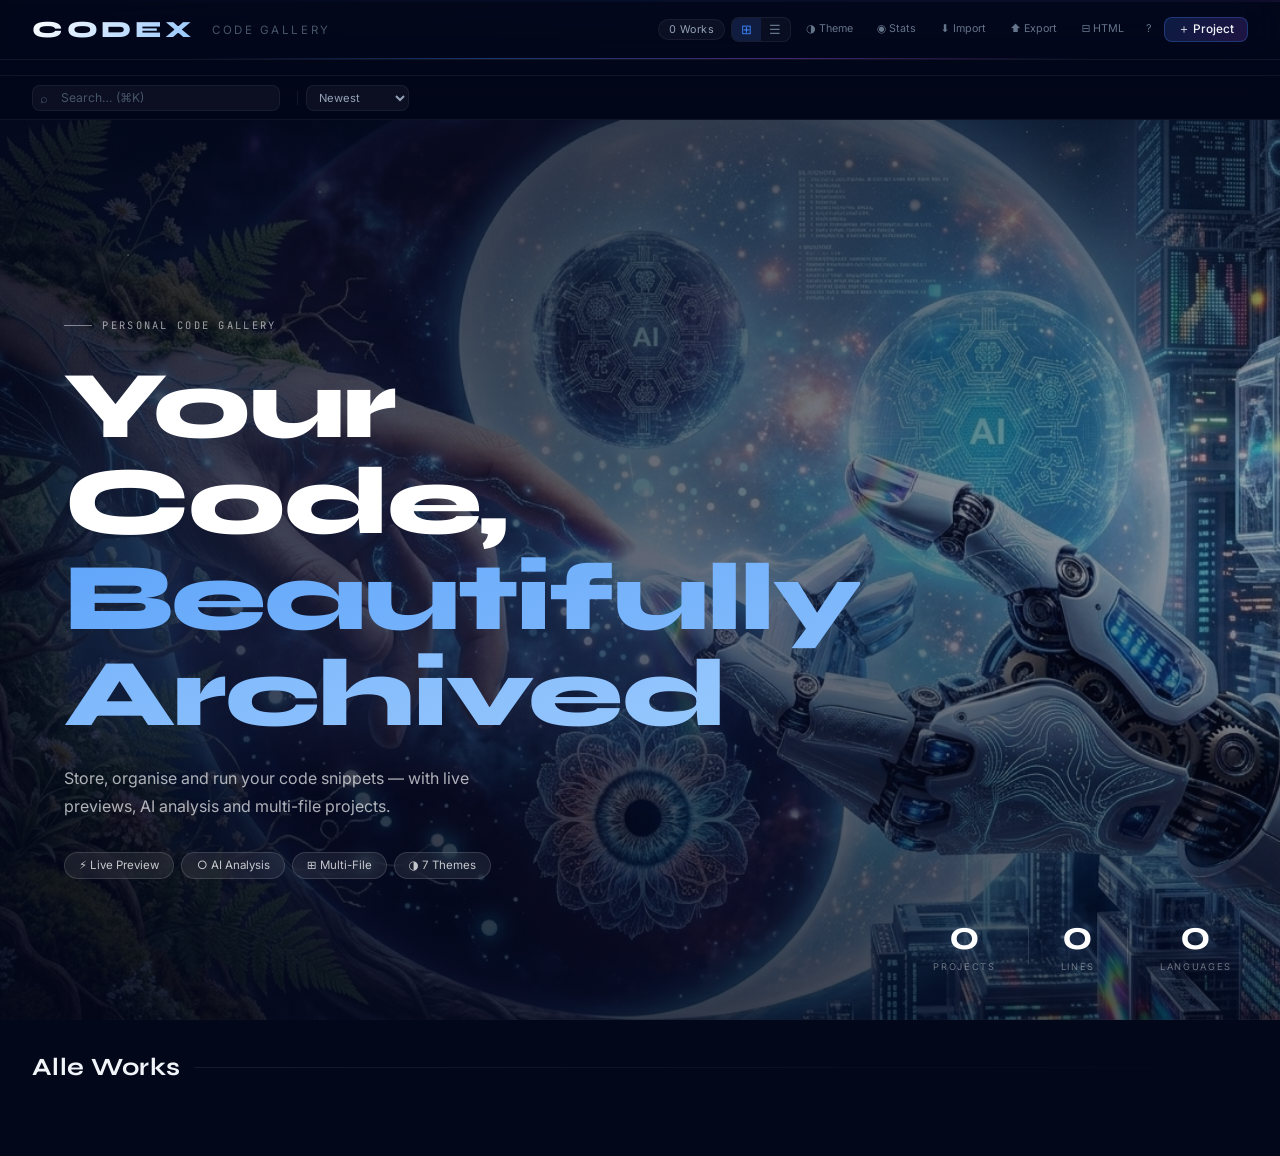
==== index.html @ 8d11b939 "Update index.html" ====
<!DOCTYPE html>
<html lang="en">
<head>
<meta charset="UTF-8">
<meta name="viewport" content="width=device-width, initial-scale=1.0">
<title>CODEX — Code Gallery</title>
<link href="https://fonts.googleapis.com/css2?family=Inter:wght@300;400;500;600;700&family=JetBrains+Mono:wght@300;400;500&family=Syne:wght@600;700;800&display=swap" rel="stylesheet">
<link rel="stylesheet" href="style.css">
</head>
<body>

<!-- ══════════════════════════════════════════
     APP NAV (sticky, appears below hero)
══════════════════════════════════════════ -->
<nav id="app-nav">
  <div class="nav-l">
    <div class="logo" onclick="closeAll()">CODEX</div>
    <span class="nav-gallery-label">Code Gallery</span>
  </div>
  <div class="nav-r">
    <span class="nav-pill" id="pcount">0 Works</span>
    <div class="vtog">
      <button class="vt on" id="vg" onclick="setView('grid')" title="Grid (G)">⊞</button>
      <button class="vt" id="vl" onclick="setView('list')" title="Liste (L)">☰</button>
    </div>
    <button class="btn btn-ghost btn-sm" onclick="toggleTheme()" id="theme-btn">◑ Theme</button>
    <button class="btn btn-ghost btn-sm" onclick="toggleDash()" id="dash-btn">◉ Stats</button>
    <button class="btn btn-ghost btn-sm" onclick="showModal('import-modal')">⬇ Import</button>
    <button class="btn btn-ghost btn-sm" onclick="exportAll()" title="Export JSON">⬆ Export</button>
    <button class="btn btn-ghost btn-sm" onclick="exportHTML()" title="Export read-only HTML gallery">⊟ HTML</button>
    <button class="btn btn-ghost btn-sm btn-ico" onclick="showModal('sc-modal')">?</button>
    <button class="btn btn-primary" onclick="openDrw(null)">＋ Project</button>
  </div>
</nav>

<div class="dash" id="dash"></div>
<div class="coll-bar" id="coll-bar"></div>

<div class="toolbar">
  <div class="sw">
    <span class="si">⌕</span>
    <input id="search" placeholder="Search… (⌘K)" oninput="focusIdx=-1;render()">
  </div>
  <button class="pill" id="fav-pill" onclick="toggleFavFilter()" style="display:none">★ Favorites</button>
  <div class="pills" id="pills"></div>
  <div class="tsep"></div>
  <select class="sortsel" id="sort" onchange="focusIdx=-1;render();window.scrollTo({top:0,behavior:'smooth'})">
    <option value="new">Newest</option>
    <option value="fav">Favorites ★</option>
    <option value="az">A → Z</option>
    <option value="lang">Language</option>
    <option value="lines">Lines</option>
    <option value="cx">Complexity</option>
  </select>
</div>

<div class="recent-bar" id="recent-bar">
  <span class="recent-label">Zuletzt</span>
  <div class="recent-chips" id="recent-chips"></div>
</div>

<!-- ══════════════════════════════════════════
     AMBIENT BACKGROUND (fixed canvas + beam)
══════════════════════════════════════════ -->
<div class="beam"></div>
<canvas id="bg-canvas"></canvas>
<div class="qp-tooltip" id="qp-tooltip">
  <canvas id="qp-cv" width="260" height="96"></canvas>
  <div id="qp-body"></div>
  <div class="qp-info">
    <div class="qp-name" id="qp-name"></div>
    <div class="qp-stats" id="qp-stats"></div>
  </div>
</div>

<!-- ══════════════════════════════════════════
     HERO BANNER
══════════════════════════════════════════ -->
<section class="hero" id="hero">
  <div class="hero-photo-bg"></div>
  <div class="hero-photo-overlay"></div>

  <div class="hero-content">
    <div class="hero-eyebrow">
      <span class="hero-eyebrow-line"></span>
      Personal Code Gallery
    </div>

    <h1 class="hero-title">
      Your Code,<br>
      <span class="hero-title-accent">Beautifully<br>Archived</span>
    </h1>

    <p class="hero-desc">
      Store, organise and run your code snippets — with live
      previews, AI analysis and multi-file projects.
    </p>

    <div class="hero-pills">
      <button class="hero-pill" onclick="openDrw(null)">⚡ Live Preview</button>
      <button class="hero-pill">○ AI Analysis</button>
      <button class="hero-pill">⊞ Multi-File</button>
      <button class="hero-pill">◑ 7 Themes</button>
    </div>
  </div>

  <!-- Stats — bottom right -->
  <div class="hero-stats" id="hero-stats">
    <div class="hero-stat">
      <div class="hero-stat-val" id="hs-projects">0</div>
      <div class="hero-stat-lbl">Projects</div>
    </div>
    <div class="hero-sep"></div>
    <div class="hero-stat">
      <div class="hero-stat-val" id="hs-lines">0</div>
      <div class="hero-stat-lbl">Lines</div>
    </div>
    <div class="hero-sep"></div>
    <div class="hero-stat">
      <div class="hero-stat-val" id="hs-langs">0</div>
      <div class="hero-stat-lbl">Languages</div>
    </div>
  </div>
</section>

<!-- ══════════════════════════════════════════
     GALLERY MAIN
══════════════════════════════════════════ -->
<main>
  <div class="sh">
    <span class="st" id="stitle">Alle Works</span>
    <div class="sr"></div>
    <span class="sc" id="scount"></span>
  </div>
  <div class="gallery" id="gallery"></div>
  <div class="empty" id="empty">
    <div class="empty-glyph">◈</div>
    <h2>No projects yet</h2>
    <p>Start your gallery with your first code project.</p>
    <button class="btn btn-primary" onclick="openDrw(null)">＋ First Project</button>
  </div>
</main>

<!-- ══════════════════════════════════════════
     DETAIL OVERLAY
══════════════════════════════════════════ -->
<div class="ov" id="ov" onclick="handleOvClick(event)">
  <div class="det">
    <div class="dh">
      <div class="dhl">
        <div class="dey">
          <div class="dac" id="dac"></div>
          <span class="dlb" id="dlb"></span>
          <span style="font-family:var(--fc);font-size:.58rem;padding:.09rem .32rem;border-radius:4px;border:1px solid" id="dcx"></span>
          <span style="font-size:.62rem;color:var(--mut);font-family:var(--fc)" id="dlines"></span>
        </div>
        <div class="dn" id="dname"></div>
        <div class="dd" id="ddesc"></div>
      </div>
      <div class="dhr">
        <button class="btn btn-sm" id="dfav-btn" onclick="toggleFav(curP?.id)">☆</button>
        <button class="btn btn-sm btn-ghost" onclick="shareProject()">⎋ Share</button>
        <button class="btn btn-sm" onclick="editCur()">✎</button>
        <button class="btn btn-sm btn-danger" onclick="delCur()">✕</button>
        <button class="btn btn-sm btn-ico btn-ghost" onclick="closeOv()">✕</button>
      </div>
    </div>
    <div class="tabs">
      <div class="tab tab-prev on" onclick="setTab('prev')" id="tprev">◉ Preview</div>
      <div class="tab" onclick="setTab('code')" id="tcode">⌥ Code</div>
      <div class="tab tab-run" onclick="setTab('run')" id="trun">▷ Run</div>
      <div class="tab tab-chart" onclick="setTab('chart')" id="tchart">⬟ Charts</div>
      <div class="tab tab-note" onclick="setTab('note')" id="tnote">✏ Notes</div>
      <div class="tab" onclick="setTab('stats')" id="tstats">◈ Analysis</div>
      <div class="tab tab-ai" onclick="setTab('ai')" id="tai">✦ AI</div>
    </div>
    <div class="dbody">
      <div class="dsb" id="dsb"></div>
      <div class="panel on" id="pprev">
        <div class="pvp">
          <div class="pvbar">
            <span class="pvbar-l" id="pvlbl">Preview</span>
            <div style="flex:1"></div>
            <button class="btn btn-sm btn-ghost" onclick="buildPrev(curP)">↺</button>
          </div>
          <div class="pvc" id="pvc">
            <button class="fs-btn" onclick="openFs()">⛶ Vollbild</button>
          </div>
        </div>
      </div>
      <div class="panel" id="pcode">
        <div class="cbar">
          <div class="cdots">
            <div class="cdot2" style="background:#ff5f57"></div>
            <div class="cdot2" style="background:#ffbd2e"></div>
            <div class="cdot2" style="background:#28c840"></div>
          </div>
          <span class="cfn" id="dfn"></span>
          <div class="cacts2">
            <button class="btn btn-sm btn-ghost" id="editbtn" onclick="toggleEdit()">✎ Edit</button>
            <button class="btn btn-sm btn-ghost" id="cpybtn" onclick="copyCode()">⎘</button>
            <button class="btn btn-sm btn-ghost" onclick="dlCode()">↓</button>
          </div>
        </div>
        <div class="code-wrap">
          <div class="code-scroll" id="code-scroll">
            <pre id="dcode"></pre>
            <textarea class="editor-ta" id="editor-ta" spellcheck="false" oninput="editorLive()" style="display:none;position:absolute;inset:0;height:100%"></textarea>
          </div>
          <div class="minimap" id="minimap" onclick="minimapClick(event)">
            <canvas id="mm-cv"></canvas>
            <div class="mm-vp" id="mm-vp"></div>
          </div>
        </div>
      </div>
      <div class="panel" id="prun">
        <div class="run-panel">
          <div class="run-bar">
            <span style="font-size:.67rem;color:var(--mut2)" id="run-label">JS Run</span>
            <div style="flex:1"></div>
            <button class="btn btn-sm btn-ghost" onclick="clearCons()">✕ Clear</button>
            <button class="btn btn-sm btn-green" onclick="runCode()" id="run-btn">▷ Run</button>
          </div>
          <div class="run-body">
            <div class="run-code"><pre id="run-pre"></pre></div>
            <div class="run-out">
              <div class="run-out-head">
                <span class="run-out-label">Console</span>
                <span style="font-size:.59rem;color:var(--mut)" id="ccount">0</span>
              </div>
              <div class="run-cons" id="run-cons"></div>
            </div>
          </div>
          <div class="run-hint" id="run-hint"></div>
        </div>
      </div>
      <div class="panel" id="pchart"><div class="chart-panel" id="chart-panel"></div></div>
      <div class="panel" id="pnote">
        <div style="display:flex;flex-direction:column;flex:1;overflow:hidden">
          <div class="notes-bar">
            <span style="font-size:.66rem;color:var(--mut2)">✏ Notes</span>
            <div style="flex:1"></div>
            <span style="font-size:.59rem;color:var(--mut)" id="note-st"></span>
          </div>
          <textarea class="notes-ta" id="notes-ta" placeholder="Gedanken, TODOs, Referenzen…" oninput="saveNote()"></textarea>
        </div>
      </div>
      <div class="panel" id="pstats"><div class="sp" id="dstats"></div></div>
      <div class="panel" id="pai">
        <div class="aip">
          <div class="ai-presets" id="ai-presets"></div>
          <div class="ai-bar">
            <input id="ai-input" placeholder='e.g. "Find bugs", "Explain", "Big-O"…' onkeydown="if(event.key==='Enter')runAI()">
            <button class="btn btn-sm" style="background:rgba(168,85,247,.14);border-color:rgba(168,85,247,.28);color:#c4b5fd" onclick="runAI()">✦</button>
          </div>
          <div class="ai-res empty" id="ai-res">
            <div>
              <div style="font-size:2rem;opacity:.16;margin-bottom:.48rem">✦</div>
              <span style="font-size:.74rem">Choose an analysis type or ask about the code</span>
            </div>
          </div>
          <div class="ai-meta" id="ai-meta" style="display:none">
            <span class="ai-metadot"></span>
            <span id="ai-mt" style="font-size:.59rem;color:var(--mut)"></span>
          </div>
        </div>
      </div>
    </div>
  </div>
</div>

<!-- ══════════════════════════════════════════
     FULLSCREEN OVERLAY
══════════════════════════════════════════ -->
<div class="fs-ov" id="fs-ov">
  <div class="fs-head">
    <span class="fs-title" id="fs-title">Fullscreen</span>
    <button class="btn btn-sm btn-ghost" onclick="closeFs()">✕ Close</button>
  </div>
  <div class="fs-body" id="fs-body"></div>
</div>

<!-- ══════════════════════════════════════════
     DRAWER — Add / Edit Project
══════════════════════════════════════════ -->
<div class="drw-bg" id="drwbg" onclick="if(event.target.id==='drwbg')closeDrw()">
  <div class="drw" style="width:540px">
    <div class="dwh">
      <span class="dwt" id="drwtitle">New Project</span>
      <button class="btn btn-ico btn-ghost" onclick="closeDrw()">✕</button>
    </div>
    <div id="drw-steps" style="display:flex;align-items:center;border-bottom:1px solid var(--bdr);flex-shrink:0">
      <div id="step1-tab" onclick="goDrwStep(1)" style="flex:1;text-align:center;padding:.55rem .5rem;font-size:.7rem;cursor:pointer;border-bottom:2px solid var(--blue);color:var(--txt);transition:all .2s"><span style="font-size:.9rem">①</span> Code eingeben</div>
      <div id="step2-tab" style="flex:1;text-align:center;padding:.55rem .5rem;font-size:.7rem;cursor:default;border-bottom:2px solid transparent;color:var(--mut);transition:all .2s"><span style="font-size:.9rem">②</span> KI-Prüfung</div>
      <div id="step3-tab" style="flex:1;text-align:center;padding:.55rem .5rem;font-size:.7rem;cursor:default;border-bottom:2px solid transparent;color:var(--mut);transition:all .2s"><span style="font-size:.9rem">③</span> Preview &amp; Publish</div>
    </div>
    <div id="drw-step1" class="dwb" style="flex:1;overflow-y:auto">
      <div class="field"><label>Project Name *</label><input id="fn" placeholder="e.g. Sierpinski Triangle"></div>
      <div class="field"><label>Description <span style="color:var(--mut);font-size:.7em">(optional — AI fills it in)</span></label><input id="fd" placeholder="AI can fill this in automatically…"></div>
      <div class="frow">
        <div class="field"><label>Collection</label><select id="fcoll"><option value="">– None –</option></select></div>
        <div class="field"><label>Language <span style="color:var(--mut);font-size:.7em" id="lang-auto-hint"></span></label>
          <select id="fl"><option>JavaScript</option><option>TypeScript</option><option>Python</option><option>Rust</option><option>Go</option><option>CSS</option><option>HTML</option><option>C++</option><option>Java</option><option>SQL</option><option>Shell</option><option>Other</option></select>
        </div>
      </div>
      <div class="frow">
        <div class="field"><label>Tags <span style="color:var(--mut);font-size:.7em">(AI suggests)</span></label><input id="ft" placeholder="math, recursion"></div>
        <div class="field"><label>Accent Color</label><div class="swts" id="swts"></div></div>
      </div>
      <div class="field"><label>Code * <span style="color:var(--mut);font-size:.7em" id="code-lines-hint"></span></label><textarea id="fc" placeholder="Paste code here — AI will analyze it automatically…" oninput="onCodeInput()" style="min-height:220px"></textarea></div>
      <div id="preview-type-hint" style="display:none;padding:.55rem .75rem;border-radius:8px;border:1px solid;font-size:.73rem;margin-top:-.2rem"></div>
    </div>
    <div id="drw-step2" style="display:none;flex:1;overflow-y:auto;padding:1.1rem 1.4rem;flex-direction:column;gap:.9rem">
      <div style="display:inline-flex;align-items:center;gap:.4rem;font-size:.62rem;color:#4ade80;background:rgba(74,222,128,.08);border:1px solid rgba(74,222,128,.22);border-radius:99px;padding:.18rem .62rem;margin-bottom:.5rem" id="local-analysis-badge">⚡ Instant local analysis — no API needed</div>
      <div id="ai-score-grid" style="display:grid;grid-template-columns:repeat(4,1fr);gap:.6rem">
        <div class="ai-score-card"><div class="asc-icon">✦</div><div class="asc-val" id="sc-q-val">–</div><div class="asc-lbl">Quality</div></div>
        <div class="ai-score-card"><div class="asc-icon">⬟</div><div class="asc-val" id="sc-cx-val">–</div><div class="asc-lbl">Complexity</div></div>
        <div class="ai-score-card"><div class="asc-icon">🐛</div><div class="asc-val" id="sc-bug-val">–</div><div class="asc-lbl">Bugs</div></div>
        <div class="ai-score-card"><div class="asc-icon">◈</div><div class="asc-val" id="sc-st-val">–</div><div class="asc-lbl">Style</div></div>
      </div>
      <div id="ai-verdict" style="display:none;padding:.85rem 1rem;border-radius:10px;border:1px solid;background:rgba(255,255,255,.02)">
        <div style="display:flex;align-items:center;gap:.75rem;margin-bottom:.5rem"><div id="verdict-light" style="width:14px;height:14px;border-radius:50%;flex-shrink:0"></div><div id="verdict-title" style="font-family:var(--fd);font-size:1rem;font-weight:700;color:var(--txt)"></div></div>
        <div id="verdict-text" style="font-size:.76rem;color:var(--txt2);line-height:1.6"></div>
      </div>
      <div id="ai-review-body" style="background:rgba(255,255,255,.02);border:1px solid var(--bdr);border-radius:8px;padding:1rem;font-size:.78rem;line-height:1.72;color:var(--txt2);min-height:120px">
        <div id="ai-review-loading" style="display:flex;align-items:center;gap:.6rem;justify-content:center;padding:1.5rem 0"><div style="width:22px;height:22px;border:2px solid rgba(168,85,247,.2);border-top-color:var(--purple);border-radius:50%;animation:spin .8s linear infinite"></div><span style="font-size:.74rem;color:var(--mut);font-family:var(--fc)">Analyzing your code locally…</span></div>
        <div id="ai-review-content" style="display:none"></div>
      </div>
      <div id="ai-autofill-preview" style="display:none;background:rgba(59,130,246,.05);border:1px solid rgba(59,130,246,.2);border-radius:8px;padding:.8rem 1rem">
        <div style="font-size:.62rem;text-transform:uppercase;letter-spacing:.14em;color:var(--blue);margin-bottom:.5rem">✦ AI hat ausgefüllt</div>
        <div id="autofill-items" style="display:flex;flex-direction:column;gap:.3rem;font-size:.75rem;color:var(--txt2)"></div>
      </div>
    </div>
    <div id="drw-step3" style="display:none;flex:1;overflow-y:auto;padding:1.1rem 1.4rem;flex-direction:column;gap:.9rem">
      <div>
        <div style="font-size:.62rem;text-transform:uppercase;letter-spacing:.14em;color:var(--mut);margin-bottom:.55rem">Preview — so erscheint es in der Galerie</div>
        <div id="drw-preview-wrap" style="border-radius:12px;overflow:hidden;border:1px solid var(--bdr);aspect-ratio:4/3;background:#000;position:relative"><div id="drw-preview-inner" style="position:absolute;inset:0"></div><div id="drw-preview-label" style="position:absolute;bottom:0;left:0;right:0;padding:.6rem .8rem;background:linear-gradient(to top,rgba(0,0,0,.95),transparent)"><div style="font-family:var(--fd);font-size:1rem;font-weight:700;color:#fff" id="drw-pname"></div><div style="font-size:.62rem;color:rgba(255,255,255,.5);margin-top:.1rem" id="drw-plang"></div></div></div>
      </div>
      <div style="display:flex;flex-direction:column;gap:.7rem">
        <div class="field"><label>Name (final)</label><input id="fn2" style="font-weight:600" oninput="document.getElementById('drw-pname').textContent=this.value"></div>
        <div class="field"><label>Description (final)</label><input id="fd2"></div>
        <div class="field"><label>Tags (comma-separated)</label><input id="ft2"></div>
      </div>
    </div>
    <div class="dwf" id="drw-footer">
      <button class="btn btn-ghost" onclick="closeDrw()">Cancel</button>
      <div style="display:flex;gap:.45rem" id="drw-footer-btns"></div>
    </div>
  </div>
</div>

<!-- ══════════════════════════════════════════
     MODALS
══════════════════════════════════════════ -->
<div class="modal-bg" id="confirm-modal">
  <div class="modal">
    <div class="modal-head"><h3>Delete?</h3></div>
    <div class="modal-body"><p id="cfmsg"></p></div>
    <div class="modal-foot">
      <button class="btn btn-ghost" onclick="hideModal('confirm-modal')">Cancel</button>
      <button class="btn btn-danger" id="cfok">Löschen</button>
    </div>
  </div>
</div>

<div class="modal-bg" id="sc-modal" onclick="if(event.target===this)hideModal('sc-modal')">
  <div class="modal" style="max-width:500px">
    <div class="modal-head" style="display:flex;align-items:center;justify-content:space-between">
      <h3>Keyboard Shortcuts</h3>
      <button class="btn btn-ico btn-ghost" onclick="hideModal('sc-modal')">✕</button>
    </div>
    <div class="modal-body">
      <div class="sc-grid">
        <div class="sc-row"><span class="sc-label">New Project</span><div class="sc-keys"><span class="kbd">⌘</span><span class="kbd">N</span></div></div>
        <div class="sc-row"><span class="sc-label">Search</span><div class="sc-keys"><span class="kbd">⌘</span><span class="kbd">K</span></div></div>
        <div class="sc-row"><span class="sc-label">Close</span><div class="sc-keys"><span class="kbd">Esc</span></div></div>
        <div class="sc-row"><span class="sc-label">Grid / List</span><div class="sc-keys"><span class="kbd">G</span><span class="kbd">L</span></div></div>
        <div class="sc-row"><span class="sc-label">Navigate</span><div class="sc-keys"><span class="kbd">←→↑↓</span></div></div>
        <div class="sc-row"><span class="sc-label">Open</span><div class="sc-keys"><span class="kbd">↵</span></div></div>
        <div class="sc-row"><span class="sc-label">Stats</span><div class="sc-keys"><span class="kbd">D</span></div></div>
        <div class="sc-row"><span class="sc-label">Copy Code</span><div class="sc-keys"><span class="kbd">⌘C</span></div></div>
        <div class="sc-row"><span class="sc-label">Run JS</span><div class="sc-keys"><span class="kbd">⌘↵</span></div></div>
        <div class="sc-row"><span class="sc-label">Fullscreen</span><div class="sc-keys"><span class="kbd">⌘⇧F</span></div></div>
        <div class="sc-row"><span class="sc-label">Favorites</span><div class="sc-keys"><span class="kbd">F</span></div></div>
        <div class="sc-row"><span class="sc-label">Export</span><div class="sc-keys"><span class="kbd">⌘E</span></div></div>
      </div>
    </div>
  </div>
</div>

<div class="modal-bg" id="import-modal" onclick="if(event.target===this)hideModal('import-modal')">
  <div class="modal">
    <div class="modal-head" style="display:flex;align-items:center;justify-content:space-between">
      <h3>Import</h3>
      <button class="btn btn-ico btn-ghost" onclick="hideModal('import-modal')">✕</button>
    </div>
    <div class="modal-body">
      <p>Import a <strong>JSON</strong> or an exported <strong>HTML gallery</strong> file — both work.</p>
      <label class="drop-zone" id="drop-zone" ondragover="dragOver(event)" ondragleave="dragLeave()" ondrop="dropFile(event)" onclick="document.getElementById('file-input').click()">
        <div style="font-size:1.1rem">⬇</div>
        <div style="margin-top:.2rem;font-size:.75rem">Drop file or click</div>
        <div style="font-size:.65rem;margin-top:.12rem;color:var(--mut)">Accepts .json or .html export</div>
        <input type="file" id="file-input" accept=".json,.html" onchange="importFile(event)">
      </label>
      <div style="margin-top:.62rem" class="field">
        <label>Paste JSON</label>
        <textarea id="import-json" style="min-height:70px;font-size:.7rem" placeholder='[{"name":"...","code":"..."}]'></textarea>
      </div>
    </div>
    <div class="modal-foot">
      <button class="btn btn-ghost" onclick="hideModal('import-modal')">Cancel</button>
      <button class="btn btn-primary" onclick="importJSON()">Import</button>
    </div>
  </div>
</div>

<div class="modal-bg" id="share-modal" onclick="if(event.target===this)hideModal('share-modal')">
  <div class="modal">
    <div class="modal-head" style="display:flex;align-items:center;justify-content:space-between">
      <h3>Share</h3>
      <button class="btn btn-ico btn-ghost" onclick="hideModal('share-modal')">✕</button>
    </div>
    <div class="modal-body">
      <p>The URL contains the complete project.</p>
      <div class="qr-wrap"><canvas id="qr-canvas" width="120" height="120"></canvas></div>
      <div class="share-url" id="share-url-text"></div>
    </div>
    <div class="modal-foot">
      <button class="btn btn-ghost" onclick="hideModal('share-modal')">Close</button>
      <button class="btn btn-primary" onclick="copyShareUrl()">⎘ Copy URL</button>
    </div>
  </div>
</div>

<div class="modal-bg" id="coll-modal" onclick="if(event.target===this)hideModal('coll-modal')">
  <div class="modal">
    <div class="modal-head" style="display:flex;align-items:center;justify-content:space-between">
      <h3>New Collection</h3>
      <button class="btn btn-ico btn-ghost" onclick="hideModal('coll-modal')">✕</button>
    </div>
    <div class="modal-body">
      <div style="display:flex;flex-direction:column;gap:.78rem">
        <div class="field"><label>Name *</label><input id="coll-name" placeholder="e.g. Algorithms"></div>
        <div class="field"><label>Color</label><div class="swts" id="coll-swts"></div></div>
      </div>
    </div>
    <div class="modal-foot">
      <button class="btn btn-ghost" onclick="hideModal('coll-modal')">Cancel</button>
      <button class="btn btn-primary" onclick="addColl()">Create</button>
    </div>
  </div>
</div>

<div id="toasts"></div>

<!-- ══════════════════════════════════════════
     SCRIPTS
══════════════════════════════════════════ -->
<script src="script.js"></script>
<script>
  // Update hero stats after data loads
  function updateHeroStats() {
    const total = P.length;
    const lines = P.reduce((s, p) => s + p.code.split('\n').length, 0);
    const langs = new Set(P.map(p => p.language)).size;

    function animCount(el, target) {
      if (!el) return;
      const dur = 900, step = 16;
      let cur = 0, t = 0;
      const tick = () => {
        t += step;
        cur = Math.round(target * Math.min(t / dur, 1));
        el.textContent = cur >= 1000 ? (cur / 1000).toFixed(1) + 'k' : cur;
        if (t < dur) requestAnimationFrame(tick);
      };
      requestAnimationFrame(tick);
    }
    animCount(document.getElementById('hs-projects'), total);
    animCount(document.getElementById('hs-lines'),    lines);
    animCount(document.getElementById('hs-langs'),    langs);
  }

  // Hook into the existing load/render cycle
  const _origLoad = load;
  window.addEventListener('DOMContentLoaded', () => {
    // load() is called at the bottom of script.js already;
    // we just observe when P is populated
    setTimeout(updateHeroStats, 200);
  });
  // Also refresh stats when a project is saved
  const _origSave = save;
  window.save = function() { _origSave(); updateHeroStats(); };
</script>

</body>
</html>
---- style.css ----
:root{
  --bg:#000000;--bg1:#03071a;--bg2:#060d20;--bg3:#0a1128;
  --sur:#0d1526;--sur2:#111c33;--sur3:#162040;
  --bdr:rgba(255,255,255,.06);--bdr2:rgba(255,255,255,.1);--bdr3:rgba(255,255,255,.15);
  --txt:#f1f5f9;--txt2:#94a3b8;--mut:#475569;--mut2:#64748b;
  --blue:#3b82f6;--purple:#a855f7;--cyan:#22d3ee;
  --green:#4ade80;--rose:#fb7185;--amber:#fbbf24;--orange:#fb923c;
  --fi:Inter,system-ui,sans-serif;--fd:'Syne',Inter,sans-serif;--fc:'JetBrains Mono',monospace;
}
*,*::before,*::after{box-sizing:border-box;margin:0;padding:0}
html{font-size:16px}
body{background:var(--bg1);color:var(--txt);font-family:var(--fi);min-height:100vh;-webkit-font-smoothing:antialiased;overflow-x:hidden}
::-webkit-scrollbar{width:4px;height:4px}
::-webkit-scrollbar-thumb{background:rgba(255,255,255,.08);border-radius:4px}
#bg-canvas{position:fixed;inset:0;z-index:0;pointer-events:none;opacity:.55}
.beam{position:fixed;top:0;left:0;right:0;z-index:10;height:1.5px;pointer-events:none;background:linear-gradient(90deg,transparent,#3b82f6,#a855f7,#22d3ee,transparent);background-size:200% 100%;animation:beamAnim 5s ease infinite}
@keyframes beamAnim{0%,100%{background-position:0% 0}50%{background-position:100% 0}}
.btn{display:inline-flex;align-items:center;gap:.3rem;padding:.33rem .8rem;border-radius:8px;border:1px solid rgba(255,255,255,.07);background:rgba(255,255,255,.03);color:var(--txt2);font-family:var(--fi);font-size:.74rem;cursor:pointer;transition:all .18s;white-space:nowrap;line-height:1}
.btn:hover{color:var(--txt);border-color:rgba(255,255,255,.13);background:rgba(255,255,255,.06)}
.btn-primary{background:linear-gradient(135deg,rgba(59,130,246,.18),rgba(168,85,247,.18));border-color:rgba(59,130,246,.3);color:var(--txt);font-weight:500}
.btn-primary:hover{border-color:rgba(59,130,246,.6);box-shadow:0 0 24px rgba(59,130,246,.18),0 0 48px rgba(168,85,247,.08)}
.btn-ghost{border-color:transparent;background:transparent;color:var(--mut2)}
.btn-ghost:hover{background:rgba(255,255,255,.05);border-color:var(--bdr);color:var(--txt)}
.btn-danger{border-color:rgba(251,113,133,.18);color:#f87171}
.btn-danger:hover{background:rgba(251,113,133,.08);border-color:rgba(251,113,133,.38)}
.btn-green{border-color:rgba(74,222,128,.22);color:var(--green);background:rgba(74,222,128,.05)}
.btn-green:hover{background:rgba(74,222,128,.14);border-color:rgba(74,222,128,.48)}
.btn-sm{padding:.19rem .5rem;font-size:.67rem}
.btn-ico{padding:.27rem .35rem}
/* FIX #1: removed duplicate position:relative that was overriding position:sticky */
nav{position:sticky;top:0;z-index:200;height:60px;display:flex;align-items:center;justify-content:space-between;padding:0 2rem;background:rgba(3,7,26,.88);backdrop-filter:blur(24px) saturate(160%);border-bottom:1px solid var(--bdr)}
nav::after{content:'';position:absolute;bottom:0;left:15%;right:15%;height:1px;background:linear-gradient(90deg,transparent,rgba(59,130,246,.4),rgba(168,85,247,.4),transparent)}
.nav-l{display:flex;align-items:center;gap:1.1rem;position:relative;z-index:1}
.nav-gallery-label{font-family:var(--fi);font-size:.72rem;letter-spacing:.22em;text-transform:uppercase;color:var(--mut);user-select:none}
.logo{font-family:var(--fd);font-size:1.45rem;font-weight:800;letter-spacing:.16em;text-transform:uppercase;cursor:pointer;user-select:none;background:linear-gradient(135deg,#fff,#93c5fd,#c4b5fd,#fff);background-size:300% 300%;-webkit-background-clip:text;-webkit-text-fill-color:transparent;background-clip:text;animation:logoShimmer 6s ease infinite;display:flex;align-items:center;gap:.55rem;z-index:1;position:relative}
@keyframes logoShimmer{0%,100%{background-position:0% 50%}50%{background-position:100% 50%}}
.logo-sub{font-family:var(--fi);font-size:.68rem;font-weight:400;-webkit-text-fill-color:var(--mut2)}
.nav-r{display:flex;align-items:center;gap:.4rem;position:relative;z-index:1}
.nav-pill{font-size:.67rem;color:var(--txt2);background:rgba(255,255,255,.04);border:1px solid var(--bdr);border-radius:99px;padding:.18rem .62rem;letter-spacing:.04em;font-variant-numeric:tabular-nums}
.vtog{display:flex;border:1px solid var(--bdr);border-radius:8px;overflow:hidden;background:rgba(255,255,255,.03)}
.vt{background:transparent;border:none;padding:.25rem .54rem;cursor:pointer;color:var(--mut2);font-size:.84rem;transition:all .15s}
.vt.on{background:rgba(59,130,246,.14);color:var(--blue)}
.dash{padding:.82rem 2rem;border-bottom:1px solid var(--bdr);background:rgba(3,7,26,.7);display:none;gap:.8rem;position:relative;z-index:70}
.dash.on{display:flex}
.dc{flex:1;background:rgba(255,255,255,.02);border:1px solid var(--bdr);border-radius:8px;padding:.68rem .9rem;transition:all .2s;cursor:default}
.dc:hover{border-color:rgba(59,130,246,.2);background:rgba(59,130,246,.03)}
.dcl{font-size:.56rem;text-transform:uppercase;letter-spacing:.16em;color:var(--mut);margin-bottom:.22rem}
.dcv{font-family:var(--fd);font-size:1.42rem;font-weight:700;line-height:1}
.dcs{font-size:.6rem;color:var(--mut);margin-top:.1rem}
.dash-chart{height:34px;margin-top:.38rem;position:relative}
.dash-chart canvas{width:100%;height:100%;display:block}
.coll-bar{display:flex;align-items:center;gap:.38rem;padding:.48rem 2rem;border-bottom:1px solid var(--bdr);background:rgba(3,7,26,.5);backdrop-filter:blur(8px);overflow-x:auto;position:relative;z-index:90;-ms-overflow-style:none;scrollbar-width:none}
.coll-bar::-webkit-scrollbar{display:none}
.ctab{display:inline-flex;align-items:center;gap:.3rem;padding:.19rem .68rem;border-radius:99px;border:1px solid var(--bdr);background:transparent;color:var(--mut2);font-size:.67rem;cursor:pointer;transition:all .15s;white-space:nowrap;font-family:var(--fi)}
.ctab:hover{border-color:var(--bdr2);color:var(--txt);background:rgba(255,255,255,.04)}
.ctab.on{border-color:rgba(168,85,247,.38);color:#c4b5fd;background:rgba(168,85,247,.1)}
.ctab-add{padding:.19rem .52rem;border-radius:99px;border:1px dashed rgba(255,255,255,.07);background:transparent;color:var(--mut);font-size:.67rem;cursor:pointer;transition:all .15s}
.ctab-add:hover{border-color:var(--bdr2);color:var(--txt2)}
.cdot{width:6px;height:6px;border-radius:50%;flex-shrink:0}
.toolbar{display:flex;align-items:center;gap:.52rem;padding:.52rem 2rem;border-bottom:1px solid var(--bdr);background:rgba(3,7,26,.65);backdrop-filter:blur(12px);flex-wrap:wrap;position:relative;z-index:80}
.sw{position:relative;flex:1;max-width:248px}
.sw input{width:100%;background:rgba(255,255,255,.04);border:1px solid var(--bdr);border-radius:8px;padding:.29rem .78rem .29rem 1.72rem;font-family:var(--fi);font-size:.76rem;color:var(--txt);outline:none;transition:all .2s}
.sw input::placeholder{color:var(--mut)}
.sw input:focus{border-color:rgba(59,130,246,.34);background:rgba(59,130,246,.04);box-shadow:0 0 0 3px rgba(59,130,246,.07)}
.si{position:absolute;left:.5rem;top:50%;transform:translateY(-50%);color:var(--mut);pointer-events:none;font-size:.84rem}
.pills{display:flex;gap:.24rem;flex-wrap:wrap}
.pill{padding:.17rem .56rem;border-radius:99px;border:1px solid var(--bdr);background:transparent;color:var(--mut2);font-family:var(--fi);font-size:.67rem;cursor:pointer;transition:all .15s;white-space:nowrap}
.pill:hover{border-color:var(--bdr2);color:var(--txt);background:rgba(255,255,255,.04)}
.pill.on{border-color:rgba(59,130,246,.38);color:#93c5fd;background:rgba(59,130,246,.1)}
.tsep{width:1px;height:14px;background:rgba(255,255,255,.07);flex-shrink:0}
.sortsel{background:rgba(255,255,255,.04);border:1px solid var(--bdr);border-radius:8px;padding:.25rem .5rem;font-family:var(--fi);font-size:.7rem;color:var(--txt2);outline:none;cursor:pointer}
.sortsel option{background:#0d1526}
.recent-bar{padding:.55rem 2rem;display:none;gap:.5rem;align-items:center;border-bottom:1px solid var(--bdr);background:rgba(3,7,26,.45);position:relative;z-index:60}
.recent-bar.show{display:flex}
.recent-label{font-size:.6rem;text-transform:uppercase;letter-spacing:.14em;color:var(--mut);white-space:nowrap;flex-shrink:0}
.recent-chips{display:flex;gap:.32rem;flex-wrap:nowrap;overflow-x:auto;-ms-overflow-style:none;scrollbar-width:none}
.recent-chips::-webkit-scrollbar{display:none}
.recent-chip{display:inline-flex;align-items:center;gap:.28rem;padding:.16rem .55rem;border-radius:99px;border:1px solid var(--bdr);background:rgba(255,255,255,.03);color:var(--txt2);font-size:.64rem;cursor:pointer;white-space:nowrap;transition:all .15s;flex-shrink:0}
.recent-chip:hover{border-color:var(--bdr2);color:var(--txt);background:rgba(255,255,255,.06)}
.rc-dot{width:5px;height:5px;border-radius:50%;flex-shrink:0}
main{padding:2rem 2rem 3rem;position:relative;z-index:1}
.sh{display:flex;align-items:center;gap:.8rem;margin-bottom:1.6rem}
.st{font-family:var(--fd);font-size:1.55rem;font-weight:700;color:var(--txt);white-space:nowrap;letter-spacing:.02em}
.sr{flex:1;height:1px;background:linear-gradient(90deg,rgba(255,255,255,.08),transparent)}
.sc{font-size:.64rem;color:var(--mut);font-variant-numeric:tabular-nums}
.gallery{display:grid;grid-template-columns:repeat(auto-fill,minmax(280px,1fr));gap:1.5rem}
.gallery.lm{grid-template-columns:1fr;gap:.8rem}
.empty{text-align:center;padding:5.5rem 2rem;display:none}
.empty-glyph{font-size:2.5rem;opacity:.18;margin-bottom:.9rem}
.empty h2{font-family:var(--fd);font-size:1.8rem;font-weight:700;color:var(--txt2);margin-bottom:.45rem}
.empty p{font-size:.8rem;color:var(--mut);margin-bottom:1.4rem}
.card{border-radius:16px;overflow:hidden;cursor:pointer;display:block;position:relative;aspect-ratio:4/3;background:#000;border:1px solid rgba(255,255,255,.06);transition:transform .3s cubic-bezier(.34,1.2,.64,1),border-color .3s,box-shadow .3s;animation:cIn .45s cubic-bezier(.34,1.2,.64,1) both;user-select:none;box-shadow:0 4px 24px rgba(0,0,0,.5)}
.card.dragging{opacity:.35;transform:scale(.94)}
.card.drag-over{border-color:rgba(59,130,246,.6);box-shadow:0 0 0 2px rgba(59,130,246,.3),0 8px 32px rgba(59,130,246,.15)}
@keyframes cIn{from{opacity:0;transform:translateY(16px) scale(.95)}to{opacity:1;transform:translateY(0) scale(1)}}
.card:hover{transform:translateY(-8px) scale(1.02);border-color:rgba(255,255,255,.18);box-shadow:0 0 0 1px rgba(255,255,255,.08),0 32px 64px -8px rgba(0,0,0,.8),0 0 100px -20px var(--card-glow,rgba(59,130,246,.25))}
.card.focused-card{border-color:rgba(59,130,246,.5);box-shadow:0 0 0 2px rgba(59,130,246,.25),0 20px 40px rgba(0,0,0,.6)}
.card.lm{aspect-ratio:unset;height:100px;display:flex;flex-direction:row}
.card.lm .card-canvas-wrap{flex:0 0 160px;height:100%}
.card.lm .card-overlay{display:flex;flex-direction:row;align-items:center;gap:1rem;padding:.75rem 1.1rem;background:var(--bg2);position:relative;border-radius:0 16px 16px 0;flex:1;transform:none!important;opacity:1!important;backdrop-filter:none;border-left:1px solid rgba(255,255,255,.06)}
.card.lm .card-overlay-name{font-size:1.05rem}
.card.lm .card-overlay-meta{display:flex;flex-direction:row;gap:.75rem;align-items:center;margin-top:0;flex:1}
.card-canvas-wrap{position:absolute;inset:0;z-index:0}
.card.lm .card-canvas-wrap{position:relative;inset:unset}
.card-canvas-wrap canvas{width:100%;height:100%;display:block;image-rendering:pixelated;transition:transform .4s ease,filter .4s ease}
.card:hover .card-canvas-wrap canvas{transform:scale(1.04);filter:brightness(1.08) saturate(1.1)}
.card-live-wrap{position:absolute;inset:0;z-index:0;overflow:hidden;background:#000}
.card.lm .card-live-wrap{position:relative;inset:unset;flex:0 0 200px}
.card-live-wrap iframe{width:100%;height:100%;border:none;display:block;pointer-events:none;transform-origin:top left;transition:filter .4s ease}
.card:hover .card-live-wrap iframe{filter:brightness(1.05) saturate(1.08)}
.card-live-badge{position:absolute;top:10px;left:10px;z-index:16;font-family:var(--fc);font-size:.58rem;font-weight:600;letter-spacing:.08em;padding:.12rem .45rem;border-radius:99px;background:rgba(0,0,0,.75);backdrop-filter:blur(8px);border:1px solid rgba(74,222,128,.35);color:var(--green);display:flex;align-items:center;gap:.3rem}
.card-live-dot{width:5px;height:5px;border-radius:50%;background:var(--green);box-shadow:0 0 6px var(--green);animation:livePulse 2s ease infinite}
@keyframes livePulse{0%,100%{opacity:1}50%{opacity:.4}}
.card-live-placeholder{position:absolute;inset:0;z-index:1;display:flex;align-items:center;justify-content:center;background:var(--bg2);font-size:.7rem;color:var(--mut);font-family:var(--fc);flex-direction:column;gap:.5rem}
.card-live-spinner{width:20px;height:20px;border:2px solid rgba(255,255,255,.08);border-top-color:var(--green);border-radius:50%;animation:spin .8s linear infinite}
.card-top-glow{position:absolute;top:0;left:0;right:0;height:3px;z-index:5;transition:height .3s ease}
.card:hover .card-top-glow{height:4px}
.card-overlay{position:absolute;bottom:0;left:0;right:0;z-index:10;padding:1.4rem 1.2rem 1rem;background:linear-gradient(to top,rgba(0,0,0,.97) 0%,rgba(0,0,0,.85) 50%,transparent 100%);transform:translateY(8px);opacity:0;transition:transform .3s ease,opacity .3s ease}
.card:hover .card-overlay{transform:translateY(0);opacity:1}
.card-label{position:absolute;bottom:0;left:0;right:0;z-index:9;padding:.65rem 1rem .55rem;background:linear-gradient(to top,rgba(0,0,0,.92) 0%,transparent 100%);transition:opacity .3s}
.card:hover .card-label{opacity:0}
.card-label-name{font-family:var(--fd);font-size:.95rem;font-weight:700;color:rgba(255,255,255,.92);white-space:nowrap;overflow:hidden;text-overflow:ellipsis;text-shadow:0 1px 8px rgba(0,0,0,.8)}
.card-label-lang{font-family:var(--fc);font-size:.58rem;color:rgba(255,255,255,.5);letter-spacing:.08em;margin-top:.1rem}
.card-overlay-name{font-family:var(--fd);font-size:1.2rem;font-weight:700;color:#fff;line-height:1.2;margin-bottom:.4rem;text-shadow:0 2px 12px rgba(0,0,0,.6)}
.card-overlay-desc{font-size:.72rem;color:rgba(255,255,255,.7);line-height:1.5;display:-webkit-box;-webkit-line-clamp:2;-webkit-box-orient:vertical;overflow:hidden;margin-bottom:.55rem}
.card-overlay-desc mark,.card-overlay-name mark{background:rgba(251,191,36,.3);color:var(--amber);border-radius:2px}
.card-overlay-meta{display:flex;align-items:center;justify-content:space-between;margin-top:.45rem}
.card-overlay-tags{display:flex;gap:.24rem;flex-wrap:wrap}
.card-chip{position:absolute;z-index:8;font-family:var(--fc);font-size:.57rem;font-weight:500;letter-spacing:.05em;padding:.1rem .4rem;border-radius:5px;border:1px solid;backdrop-filter:blur(12px);background:rgba(0,0,0,.72)}
.card-fav{position:absolute;top:10px;left:10px;z-index:15;background:rgba(0,0,0,.6);border:1px solid rgba(255,255,255,.1);border-radius:99px;padding:.14rem .38rem;font-size:.66rem;cursor:pointer;transition:all .18s;opacity:0;backdrop-filter:blur(8px)}
.card:hover .card-fav,.card-fav.on{opacity:1}
.card-fav.on{color:var(--amber);border-color:rgba(251,191,36,.3);background:rgba(251,191,36,.12)}
.card-drag{position:absolute;bottom:44px;right:10px;z-index:15;opacity:0;cursor:grab;color:rgba(255,255,255,.45);font-size:.78rem;background:rgba(0,0,0,.5);border-radius:4px;padding:.1rem .28rem;transition:opacity .18s}
.card:hover .card-drag{opacity:1}
.card-drag:active{cursor:grabbing}
.card-coll-pip{position:absolute;top:10px;left:50%;transform:translateX(-50%);z-index:15;width:8px;height:8px;border-radius:50%}
.card-acts{display:flex;gap:.22rem;opacity:0;transition:opacity .18s}
.card:hover .card-acts{opacity:1}
.tag{font-size:.58rem;color:rgba(255,255,255,.65);background:rgba(255,255,255,.07);border:1px solid rgba(255,255,255,.12);padding:.06rem .34rem;border-radius:99px;font-family:var(--fc);cursor:pointer;transition:all .15s}
.tag:hover{border-color:rgba(59,130,246,.5);color:#93c5fd;background:rgba(59,130,246,.1)}
.qp-tooltip{position:fixed;z-index:9000;pointer-events:none;opacity:0;transform:translateY(4px) scale(.97);transition:opacity .18s,transform .18s;border-radius:10px;overflow:hidden;border:1px solid rgba(255,255,255,.1);box-shadow:0 20px 60px rgba(0,0,0,.7);width:260px;background:var(--bg2)}
.qp-tooltip.show{opacity:1;transform:translateY(0) scale(1)}
#qp-cv{width:260px;height:96px;display:block;image-rendering:pixelated}
.qp-info{padding:.6rem .75rem;border-top:1px solid var(--bdr)}
.qp-name{font-family:var(--fd);font-size:.85rem;font-weight:700;color:var(--txt);margin-bottom:.18rem;white-space:nowrap;overflow:hidden;text-overflow:ellipsis}
.qp-stats{display:flex;gap:.5rem;font-size:.62rem;color:var(--mut2);font-family:var(--fc)}
.ov{position:fixed;inset:0;z-index:300;background:rgba(0,0,0,.9);backdrop-filter:blur(18px) saturate(150%);display:none;animation:fi .2s ease}
@keyframes fi{from{opacity:0}to{opacity:1}}
.det{position:absolute;inset:0;display:flex;flex-direction:column;max-width:1280px;width:100%;margin:0 auto;background:var(--bg2);border-left:1px solid var(--bdr);border-right:1px solid var(--bdr)}
.dh{display:flex;align-items:flex-start;justify-content:space-between;padding:1.1rem 1.75rem .88rem;border-bottom:1px solid var(--bdr);gap:1rem;flex-shrink:0;background:rgba(3,7,26,.7);backdrop-filter:blur(12px);position:relative;overflow:hidden}
.dh::before{content:'';position:absolute;bottom:0;left:0;right:0;height:1px;background:linear-gradient(90deg,transparent,rgba(59,130,246,.45),rgba(168,85,247,.45),transparent)}
.dhl{flex:1;min-width:0}
.dey{display:flex;align-items:center;gap:.4rem;margin-bottom:.48rem;flex-wrap:wrap}
.dac{height:3px;width:30px;border-radius:2px}
.dlb{font-family:var(--fc);font-size:.62rem;font-weight:500;letter-spacing:.07em;padding:.1rem .44rem;border-radius:99px;border:1px solid}
.dn{font-family:var(--fd);font-size:1.9rem;font-weight:700;line-height:1.1;background:linear-gradient(135deg,#fff,#e2e8f0,#94a3b8);-webkit-background-clip:text;-webkit-text-fill-color:transparent;background-clip:text}
.dd{font-size:.77rem;color:var(--txt2);margin-top:.28rem;max-width:560px;line-height:1.6}
.dhr{display:flex;align-items:center;gap:.37rem;flex-shrink:0;flex-wrap:wrap}
.tabs{display:flex;border-bottom:1px solid var(--bdr);flex-shrink:0;padding:0 1.75rem;background:rgba(3,7,26,.5);overflow-x:auto;-ms-overflow-style:none;scrollbar-width:none}
.tabs::-webkit-scrollbar{display:none}
.tab{padding:.56rem .82rem .5rem;font-size:.71rem;color:var(--mut2);cursor:pointer;border-bottom:2px solid transparent;margin-bottom:-1px;transition:all .18s;display:flex;align-items:center;gap:.26rem;white-space:nowrap}
.tab:hover{color:var(--txt2)}
.tab.on{color:var(--txt);border-bottom-color:var(--blue)}
.tab-prev.on{border-bottom-color:var(--cyan)}.tab-run.on{border-bottom-color:var(--green)}.tab-note.on{border-bottom-color:var(--amber)}.tab-ai.on{border-bottom-color:var(--purple)}.tab-chart.on{border-bottom-color:var(--orange)}
.dbody{flex:1;display:flex;overflow:hidden}
.dsb{width:205px;flex-shrink:0;border-right:1px solid var(--bdr);overflow-y:auto;padding:1rem;background:rgba(0,0,0,.25)}
.sbs{margin-bottom:1.32rem}
.sbl{font-size:.55rem;text-transform:uppercase;letter-spacing:.18em;color:var(--mut);margin-bottom:.44rem;font-weight:500}
.sbst{display:flex;justify-content:space-between;font-size:.68rem;color:var(--txt2);margin-bottom:.2rem}
.sbst span:last-child{color:var(--txt);font-family:var(--fc);font-size:.62rem}
.sbi{display:flex;align-items:center;gap:.34rem;font-size:.68rem;color:var(--txt2);margin-bottom:.2rem}
.sdot{width:6px;height:6px;border-radius:50%;flex-shrink:0}
.fc2{font-size:.59rem;font-family:var(--fc);padding:.1rem .35rem .1rem .27rem;border-radius:4px;display:inline-flex;align-items:center;gap:.22rem;margin:.08rem;border:1px solid;cursor:pointer;transition:opacity .15s}
.fc2:hover{opacity:.7}
.fcn{border-color:rgba(96,165,250,.18);color:#60a5fa;background:rgba(96,165,250,.05)}
.fcc{border-color:rgba(251,191,36,.18);color:#fbbf24;background:rgba(251,191,36,.05)}
.fck{border-color:rgba(52,211,153,.18);color:#34d399;background:rgba(52,211,153,.05)}
.fci{border-color:rgba(167,139,250,.18);color:#a78bfa;background:rgba(167,139,250,.05)}
.fln{font-size:.53rem;color:var(--mut);margin-left:.1rem}
.cx-bar-bg{height:3px;background:rgba(255,255,255,.06);border-radius:2px;overflow:hidden;margin:.22rem 0}
.cx-bar{height:100%;border-radius:2px;transition:width .8s cubic-bezier(.4,0,.2,1)}
.panel{display:none;flex:1;overflow:auto;flex-direction:column}
.panel.on{display:flex}
.pvp{flex:1;display:flex;flex-direction:column;overflow:hidden}
.pvbar{display:flex;align-items:center;gap:.5rem;padding:.42rem .85rem;border-bottom:1px solid var(--bdr);background:rgba(3,7,26,.8);flex-shrink:0}
.pvbar-l{font-size:.66rem;color:var(--mut2)}
.pvc{flex:1;overflow:auto;display:flex;align-items:center;justify-content:center;background:#000;position:relative}
.pv-cw{width:100%;height:100%;display:flex;align-items:center;justify-content:center;flex-direction:column;gap:1.1rem;padding:1.5rem}
.pv-cw canvas{max-width:92%;max-height:85%;border:1px solid rgba(255,255,255,.07);border-radius:10px;box-shadow:0 0 60px rgba(59,130,246,.1)}
.pv-iframe{width:100%;height:100%;border:none}
.pv-meta{font-size:.63rem;color:var(--mut);font-family:var(--fc);text-align:center}
.fs-btn{position:absolute;top:10px;right:10px;z-index:20;background:rgba(0,0,0,.72);border:1px solid rgba(255,255,255,.09);border-radius:7px;padding:.27rem .5rem;font-size:.62rem;color:var(--mut2);cursor:pointer;transition:all .18s;backdrop-filter:blur(8px)}
.fs-btn:hover{color:var(--txt);border-color:rgba(59,130,246,.38)}
.code-wrap{flex:1;display:flex;overflow:hidden}
.code-scroll{flex:1;overflow:auto;position:relative}
.cbar{display:flex;align-items:center;gap:.44rem;padding:.42rem .82rem;border-bottom:1px solid var(--bdr);background:rgba(3,7,26,.8);flex-shrink:0}
.cdots{display:flex;gap:.3rem}
.cdot2{width:9px;height:9px;border-radius:50%}
.cfn{font-family:var(--fc);font-size:.66rem;color:var(--mut2);flex:1;margin-left:.26rem}
.cacts2{display:flex;gap:.25rem;margin-left:auto}
pre{margin:0;padding:1.25rem 1.25rem 3rem;font-family:var(--fc);font-size:.76rem;line-height:1.8;color:#cdd6f4}
.cl{display:flex;transition:background .1s}
.cl:hover{background:rgba(59,130,246,.05)}
.ln{color:rgba(71,85,105,.5);user-select:none;min-width:2.2rem;padding-right:.72rem;text-align:right;font-size:.63rem;flex-shrink:0}
.lc{flex:1;white-space:pre-wrap;word-break:break-all}
.lc mark{background:rgba(251,191,36,.22);color:var(--amber);border-radius:2px}
.minimap{width:72px;flex-shrink:0;border-left:1px solid var(--bdr);background:rgba(0,0,0,.45);cursor:pointer;overflow:hidden;position:relative}
.mm-vp{position:absolute;left:0;right:0;background:rgba(59,130,246,.1);border:1px solid rgba(59,130,246,.22);pointer-events:none;transition:top .08s}
.editor-ta{flex:1;background:transparent;border:none;outline:none;resize:none;font-family:var(--fc);font-size:.76rem;color:#cdd6f4;line-height:1.8;padding:1.25rem;tab-size:2;width:100%;display:block;caret-color:var(--blue)}
.editor-ta::selection{background:rgba(59,130,246,.24)}
.run-panel{flex:1;display:flex;flex-direction:column}
.run-bar{display:flex;align-items:center;gap:.48rem;padding:.42rem .85rem;border-bottom:1px solid var(--bdr);background:rgba(3,7,26,.8);flex-shrink:0}
.run-body{flex:1;display:flex;overflow:hidden}
.run-code{flex:1;overflow-y:auto;border-right:1px solid var(--bdr)}
.run-out{width:340px;flex-shrink:0;display:flex;flex-direction:column;background:rgba(0,0,0,.28)}
.run-out-head{padding:.36rem .82rem;border-bottom:1px solid var(--bdr);display:flex;align-items:center;justify-content:space-between;flex-shrink:0}
.run-out-label{font-size:.61rem;text-transform:uppercase;letter-spacing:.14em;color:var(--mut)}
.run-cons{flex:1;overflow-y:auto;padding:.8rem;font-family:var(--fc);font-size:.7rem;line-height:1.65}
.cline{margin-bottom:.14rem;display:flex;gap:.44rem;align-items:flex-start}
.cline.log{color:#94a3b8}.cline.err{color:#f87171}.cline.warn{color:#fbbf24}.cline.ret{color:#4ade80}.cline.info{color:#60a5fa}
.cts{color:var(--mut);flex-shrink:0;font-size:.59rem;padding-top:.1rem}
.run-hint{padding:.55rem .82rem;border-top:1px solid var(--bdr);font-size:.62rem;color:var(--mut);background:rgba(0,0,0,.2);flex-shrink:0}
.notes-ta{flex:1;background:transparent;border:none;outline:none;resize:none;font-family:var(--fi);font-size:.81rem;color:var(--txt2);line-height:1.76;padding:1.45rem 1.75rem;min-height:100%;display:block;width:100%}
.notes-ta::placeholder{color:var(--mut)}
.notes-ta:focus{color:var(--txt)}
.notes-bar{display:flex;align-items:center;gap:.5rem;padding:.42rem .85rem;border-bottom:1px solid var(--bdr);background:rgba(3,7,26,.8);flex-shrink:0}
.sp{flex:1;padding:1.4rem;overflow-y:auto;display:flex;flex-direction:column;gap:1.18rem}
.sgrid{display:grid;grid-template-columns:repeat(auto-fill,minmax(108px,1fr));gap:.58rem}
.sb2{background:rgba(255,255,255,.02);border:1px solid var(--bdr);border-radius:8px;padding:.68rem;text-align:center;transition:all .2s}
.sb2:hover{border-color:rgba(59,130,246,.22);background:rgba(59,130,246,.03)}
.sb2-l{font-size:.54rem;text-transform:uppercase;letter-spacing:.11em;color:var(--mut);margin-bottom:.22rem}
.sb2-v{font-family:var(--fd);font-size:1.55rem;font-weight:700;line-height:1}
.sb2-u{font-size:.57rem;color:var(--mut);margin-top:.07rem}
.stl{font-size:.61rem;text-transform:uppercase;letter-spacing:.15em;color:var(--mut);margin-bottom:.52rem;font-weight:500}
.si2{display:flex;align-items:center;gap:.54rem;padding:.38rem 0;border-bottom:1px solid rgba(255,255,255,.04)}
.si2:last-child{border-bottom:none}
.sic{width:24px;height:24px;border-radius:5px;display:flex;align-items:center;justify-content:center;font-size:.56rem;flex-shrink:0}
.sin{font-family:var(--fc);font-size:.69rem;color:var(--txt);flex:1}
.sik{font-size:.56rem;color:var(--mut);text-transform:uppercase;letter-spacing:.07em}
.sill{font-size:.59rem;color:var(--mut);font-family:var(--fc);background:rgba(255,255,255,.04);border:1px solid var(--bdr);padding:.06rem .28rem;border-radius:3px;flex-shrink:0}
.chart-panel{flex:1;padding:1.4rem;overflow-y:auto;display:flex;flex-direction:column;gap:1.2rem}
.chart-title{font-family:var(--fd);font-size:.9rem;font-weight:700;color:var(--txt);margin-bottom:.75rem}
.chart-wrap{background:rgba(255,255,255,.02);border:1px solid var(--bdr);border-radius:8px;padding:1rem}
.chart-wrap canvas{width:100%;display:block}
.aip{flex:1;padding:1.25rem;overflow-y:auto;display:flex;flex-direction:column;gap:.88rem}
.ai-presets{display:flex;gap:.26rem;flex-wrap:wrap}
.ai-preset{padding:.18rem .58rem;border-radius:99px;border:1px solid rgba(168,85,247,.22);background:rgba(168,85,247,.07);color:#c4b5fd;font-size:.66rem;cursor:pointer;transition:all .16s;font-family:var(--fi)}
.ai-preset:hover{background:rgba(168,85,247,.17);border-color:rgba(168,85,247,.48)}
.ai-bar{display:flex;gap:.48rem}
.ai-bar input{flex:1;background:rgba(255,255,255,.04);border:1px solid var(--bdr);border-radius:8px;padding:.38rem .64rem;font-family:var(--fi);font-size:.77rem;color:var(--txt);outline:none;transition:all .2s}
.ai-bar input:focus{border-color:rgba(168,85,247,.32);box-shadow:0 0 0 3px rgba(168,85,247,.07)}
.ai-res{background:rgba(255,255,255,.02);border:1px solid var(--bdr);border-radius:8px;padding:1rem 1.08rem;font-size:.78rem;line-height:1.72;color:var(--txt2);flex:1;min-height:118px}
.ai-res.loading{display:flex;align-items:center;justify-content:center;flex-direction:column;gap:.6rem}
.ai-res.empty{display:flex;align-items:center;justify-content:center;text-align:center;color:var(--mut)}
.ai-spin{width:24px;height:24px;border:2px solid rgba(168,85,247,.22);border-top-color:var(--purple);border-radius:50%;animation:spin .8s linear infinite}
@keyframes spin{to{transform:rotate(360deg)}}
.ai-res h4{font-family:var(--fd);font-size:.93rem;font-weight:700;color:#93c5fd;margin:.56rem 0 .2rem}
.ai-res strong{color:var(--txt);font-weight:600}
.ai-res code{font-family:var(--fc);font-size:.71rem;background:rgba(255,255,255,.06);border:1px solid var(--bdr);padding:.07rem .25rem;border-radius:3px;color:#7dd3fc}
.ai-res ul{padding-left:1.05rem;margin:.22rem 0}
.ai-res li{margin-bottom:.13rem}
.ai-meta{font-size:.59rem;color:var(--mut);display:flex;align-items:center;gap:.38rem;flex-shrink:0}
.ai-metadot{width:5px;height:5px;border-radius:50%;background:var(--green)}
.s-kw{color:#c792ea}.s-str{color:#c3e88d}.s-cmt{color:#4a5568;font-style:italic}.s-num{color:#f78c6c}.s-fn{color:#82aaff}.s-cls{color:#ffcb6b}
.fs-ov{position:fixed;inset:0;z-index:600;background:#000;display:none;flex-direction:column;animation:fi .2s ease}
.fs-ov.on{display:flex}
.fs-head{display:flex;align-items:center;justify-content:space-between;padding:.52rem 1rem;border-bottom:1px solid var(--bdr);background:rgba(3,7,26,.95);flex-shrink:0}
.fs-title{font-family:var(--fd);font-size:.92rem;font-weight:700;color:var(--txt)}
.fs-body{flex:1;overflow:hidden}
.fs-body iframe,.fs-body canvas{width:100%;height:100%;border:none;display:block}
#ai-score-grid{margin-bottom:.2rem}
.ai-score-card{background:rgba(255,255,255,.03);border:1px solid var(--bdr);border-radius:10px;padding:.7rem .5rem;text-align:center;transition:all .3s}
.asc-icon{font-size:1.1rem;margin-bottom:.25rem;opacity:.5}
.asc-val{font-family:var(--fd);font-size:1.6rem;font-weight:700;line-height:1;color:var(--mut2);transition:color .4s}
.asc-lbl{font-size:.6rem;text-transform:uppercase;letter-spacing:.1em;color:var(--mut);margin-top:.2rem}
#ai-review-content h4{font-family:var(--fd);font-size:.95rem;font-weight:700;color:#93c5fd;margin:.6rem 0 .2rem}
#ai-review-content strong{color:var(--txt);font-weight:600}
#ai-review-content code{font-family:var(--fc);font-size:.71rem;background:rgba(255,255,255,.06);border:1px solid var(--bdr);padding:.07rem .25rem;border-radius:3px;color:#7dd3fc}
#ai-review-content ul{padding-left:1.1rem;margin:.2rem 0}
#ai-review-content li{margin-bottom:.15rem}
.drw-bg{position:fixed;inset:0;z-index:400;background:rgba(0,0,0,.82);backdrop-filter:blur(8px);display:none;justify-content:flex-end;animation:fi .2s ease}
.drw{width:488px;max-width:95vw;background:var(--bg2);border-left:1px solid var(--bdr);display:flex;flex-direction:column;animation:si .22s ease}
@keyframes si{from{transform:translateX(30px);opacity:0}to{transform:translateX(0);opacity:1}}
.dwh{padding:1.08rem 1.38rem;border-bottom:1px solid var(--bdr);display:flex;align-items:center;justify-content:space-between;flex-shrink:0;background:rgba(3,7,26,.72)}
.dwt{font-family:var(--fd);font-size:1.2rem;font-weight:700;color:var(--txt)}
.dwb{flex:1;overflow-y:auto;padding:1.08rem 1.38rem;display:flex;flex-direction:column;gap:.88rem}
.dwf{padding:.76rem 1.38rem;border-top:1px solid var(--bdr);display:flex;gap:.48rem;justify-content:flex-end;flex-shrink:0;background:rgba(0,0,0,.2)}
.field{display:flex;flex-direction:column;gap:.27rem}
.field label{font-size:.59rem;text-transform:uppercase;letter-spacing:.15em;color:var(--mut)}
.field input,.field select,.field textarea{background:rgba(255,255,255,.04);border:1px solid var(--bdr);border-radius:8px;padding:.38rem .64rem;font-family:var(--fi);font-size:.79rem;color:var(--txt);outline:none;transition:all .2s;width:100%}
.field textarea{resize:vertical;min-height:198px;font-family:var(--fc);font-size:.72rem;line-height:1.65}
.field input:focus,.field select:focus,.field textarea:focus{border-color:rgba(59,130,246,.32);box-shadow:0 0 0 3px rgba(59,130,246,.07)}
.field select option{background:#0d1526}
.frow{display:flex;gap:.7rem}
.frow .field{flex:1}
.swts{display:flex;gap:.36rem;flex-wrap:wrap;margin-top:.13rem}
.sw2{width:20px;height:20px;border-radius:50%;cursor:pointer;border:2px solid transparent;transition:transform .15s,border-color .15s,box-shadow .15s}
.sw2:hover{transform:scale(1.2)}
.sw2.on{border-color:#fff;box-shadow:0 0 10px currentColor}
.modal-bg{position:fixed;inset:0;z-index:500;background:rgba(0,0,0,.88);display:none;align-items:center;justify-content:center;padding:1rem;backdrop-filter:blur(10px)}
.modal-bg.on{display:flex}
.modal{background:var(--bg2);border:1px solid rgba(255,255,255,.08);border-radius:14px;max-width:440px;width:100%;animation:mIn .2s ease;overflow:hidden;box-shadow:0 0 0 1px rgba(59,130,246,.08),0 40px 80px -20px rgba(0,0,0,.8)}
@keyframes mIn{from{opacity:0;transform:scale(.95) translateY(10px)}to{opacity:1;transform:scale(1) translateY(0)}}
.modal-head{padding:1.18rem 1.4rem .92rem;border-bottom:1px solid var(--bdr)}
.modal-head h3{font-family:var(--fd);font-size:1.15rem;font-weight:700;color:var(--txt)}
.modal-body{padding:.95rem 1.4rem}
.modal-body p{font-size:.76rem;color:var(--txt2);margin-bottom:.78rem;line-height:1.56}
.modal-foot{padding:.75rem 1.4rem;border-top:1px solid var(--bdr);display:flex;gap:.48rem;justify-content:flex-end;background:rgba(0,0,0,.2)}
.sc-grid{display:grid;grid-template-columns:1fr 1fr;gap:.38rem}
.sc-row{display:flex;align-items:center;justify-content:space-between;padding:.34rem .52rem;background:rgba(255,255,255,.02);border:1px solid var(--bdr);border-radius:5px}
.sc-label{font-size:.7rem;color:var(--txt2)}
.sc-keys{display:flex;gap:.17rem}
.kbd{font-family:var(--fc);font-size:.59rem;background:rgba(255,255,255,.06);border:1px solid rgba(255,255,255,.1);padding:.09rem .34rem;border-radius:3px;color:var(--txt)}
.share-url{background:rgba(255,255,255,.03);border:1px solid var(--bdr);border-radius:8px;padding:.48rem .7rem;font-family:var(--fc);font-size:.67rem;color:var(--txt2);word-break:break-all;line-height:1.5;max-height:74px;overflow-y:auto;margin-bottom:.68rem}
.qr-wrap{display:flex;justify-content:center;margin-bottom:.68rem}
.qr-wrap canvas{border:4px solid #fff;border-radius:6px}
.drop-zone{border:2px dashed rgba(255,255,255,.07);border-radius:8px;padding:1.22rem;text-align:center;font-size:.76rem;color:var(--mut);transition:all .2s;cursor:pointer}
.drop-zone:hover,.drop-zone.active{border-color:rgba(59,130,246,.38);color:#93c5fd;background:rgba(59,130,246,.05)}
.drop-zone input{display:none}
#toasts{position:fixed;bottom:1.28rem;right:1.28rem;z-index:999;display:flex;flex-direction:column;gap:.36rem;pointer-events:none}
.toast{padding:.46rem .9rem;border-radius:8px;font-size:.72rem;border:1px solid;backdrop-filter:blur(16px);animation:ti .22s ease;max-width:252px;transition:opacity .3s,transform .3s;pointer-events:auto}
.t-ok{background:rgba(0,14,9,.95);border-color:rgba(74,222,128,.18);color:var(--green)}
.t-info{background:rgba(0,8,23,.95);border-color:rgba(59,130,246,.18);color:#93c5fd}
.t-err{background:rgba(24,0,10,.95);border-color:rgba(251,113,133,.18);color:#fb7185}
.t-ai{background:rgba(10,0,20,.95);border-color:rgba(168,85,247,.18);color:#c4b5fd}
@keyframes ti{from{opacity:0;transform:translateX(10px)}to{opacity:1;transform:translateX(0)}}
@media(max-width:700px){nav,.toolbar,main,.dh,.coll-bar,.recent-bar{padding-left:1rem;padding-right:1rem}.dsb,.minimap,.run-out{display:none}.dn{font-size:1.4rem}.gallery{grid-template-columns:1fr}}
/* ══════════════════════════════════════════
   HERO BANNER  — photo-style, matches live site
══════════════════════════════════════════ */

/* ── Light theme variables ── */
body.light-theme{
  --bg:#f0f4f8;--bg1:#e8ecf2;--bg2:#dde3ed;--bg3:#d0d8e8;
  --sur:#c8d0e0;--sur2:#bcc6d8;
  --bdr:rgba(0,0,0,.08);--bdr2:rgba(0,0,0,.14);--bdr3:rgba(0,0,0,.2);
  --txt:#0f172a;--txt2:#334155;--mut:#64748b;--mut2:#94a3b8;
}

.hero{
  position:relative;
  z-index:1;
  min-height:100vh;
  display:flex;
  flex-direction:column;
  align-items:flex-start;
  justify-content:center;
  text-align:left;
  padding:7rem 4rem 4rem;
  overflow:hidden;
  isolation:isolate;
}

/* ── Photo background — image loaded from assets folder ── */
.hero-photo-bg{
  position:absolute;
  inset:0;
  z-index:0;
  background-image:url('assets/hero-bg.jpg');
  background-size:cover;
  background-position:center 30%;
  background-repeat:no-repeat;
  /* Fallback dark gradient if image not yet present */
  background-color:#020510;
}
/* grain overlay */
.hero-photo-bg::after{
  content:'';
  position:absolute;
  inset:0;
  background-image:url("data:image/svg+xml,%3Csvg viewBox='0 0 256 256' xmlns='http://www.w3.org/2000/svg'%3E%3Cfilter id='n'%3E%3CfeTurbulence type='fractalNoise' baseFrequency='0.9' numOctaves='4' stitchTiles='stitch'/%3E%3C/filter%3E%3Crect width='100%25' height='100%25' filter='url(%23n)' opacity='0.06'/%3E%3C/svg%3E");
  background-size:200px 200px;
  opacity:.14;
  pointer-events:none;
}

/* ── Semi-transparent overlay for text readability ── */
.hero-photo-overlay{
  position:absolute;
  inset:0;
  z-index:1;
  background:
    linear-gradient(to right,
      rgba(3,7,26,.80) 0%,
      rgba(3,7,26,.55) 50%,
      rgba(3,7,26,.25) 100%),
    linear-gradient(to bottom,
      rgba(3,7,26,.40) 0%,
      rgba(3,7,26,.10) 40%,
      rgba(3,7,26,.55) 100%);
  pointer-events:none;
}

/* star-field dots */
.hero::before{
  content:'';
  position:absolute;
  inset:0;
  z-index:2;
  background-image:
    radial-gradient(1px 1px at 10%  15%, rgba(255,255,255,.55) 0%, transparent 100%),
    radial-gradient(1px 1px at 25%  8%,  rgba(255,255,255,.4)  0%, transparent 100%),
    radial-gradient(1px 1px at 40%  20%, rgba(255,255,255,.6)  0%, transparent 100%),
    radial-gradient(1px 1px at 60%  5%,  rgba(255,255,255,.45) 0%, transparent 100%),
    radial-gradient(1px 1px at 75%  18%, rgba(255,255,255,.5)  0%, transparent 100%),
    radial-gradient(1px 1px at 88%  10%, rgba(255,255,255,.4)  0%, transparent 100%),
    radial-gradient(1px 1px at 15%  35%, rgba(255,255,255,.25) 0%, transparent 100%),
    radial-gradient(1px 1px at 50%  12%, rgba(255,255,255,.5)  0%, transparent 100%),
    radial-gradient(1.5px 1.5px at 85% 25%, rgba(200,210,255,.6) 0%, transparent 100%),
    radial-gradient(1px 1px at 30%  45%, rgba(255,255,255,.2)  0%, transparent 100%);
  pointer-events:none;
  animation:starTwinkle 8s ease-in-out infinite alternate;
}
@keyframes starTwinkle{
  0%  {opacity:.7}
  50% {opacity:1}
  100%{opacity:.6}
}

.hero-content{
  position:relative;
  z-index:5;
  max-width:600px;
}
.hero-eyebrow{
  display:inline-flex;
  align-items:center;
  gap:.65rem;
  font-family:var(--fc);
  font-size:.65rem;
  letter-spacing:.22em;
  text-transform:uppercase;
  color:rgba(255,255,255,.6);
  margin-bottom:1.6rem;
}
.hero-eyebrow-line{
  display:block;
  width:28px;
  height:1px;
  background:rgba(255,255,255,.45);
  flex-shrink:0;
}
.hero-title{
  font-family:var(--fd);
  font-size:clamp(3.2rem, 7.5vw, 6.5rem);
  font-weight:800;
  line-height:1.0;
  letter-spacing:-.02em;
  color:#fff;
  margin-bottom:1.4rem;
  filter:drop-shadow(0 0 40px rgba(99,160,255,.25));
}
.hero-title-accent{
  background:linear-gradient(160deg,
    #60a5fa 0%,
    #93c5fd 30%,
    #67e8f9 65%,
    #a5f3fc 100%);
  background-size:300% 300%;
  -webkit-background-clip:text;
  -webkit-text-fill-color:transparent;
  background-clip:text;
  animation:heroShimmer 8s ease infinite;
}
@keyframes heroShimmer{
  0%,100%{background-position:0% 50%}
  50%{background-position:100% 50%}
}
.hero-desc{
  font-size:clamp(.88rem,2vw,1rem);
  color:rgba(255,255,255,.68);
  line-height:1.75;
  max-width:480px;
  margin-bottom:2rem;
}
.hero-pills{
  display:flex;
  align-items:center;
  gap:.45rem;
  flex-wrap:wrap;
}
.hero-pill{
  display:inline-flex;
  align-items:center;
  gap:.38rem;
  padding:.33rem .88rem;
  border-radius:99px;
  border:1px solid rgba(255,255,255,.14);
  background:rgba(255,255,255,.07);
  color:rgba(255,255,255,.75);
  font-family:var(--fi);
  font-size:.72rem;
  cursor:pointer;
  backdrop-filter:blur(8px);
  transition:all .2s;
  white-space:nowrap;
}
.hero-pill:hover{
  background:rgba(255,255,255,.14);
  border-color:rgba(255,255,255,.28);
  color:#fff;
}

/* Stats — bottom right of hero */
.hero-stats{
  position:absolute;
  bottom:3rem;
  right:3rem;
  z-index:5;
  display:flex;
  align-items:flex-end;
  gap:2rem;
}
.hero-stat{
  text-align:center;
}
.hero-stat-val{
  font-family:var(--fd);
  font-size:2.6rem;
  font-weight:700;
  color:#fff;
  line-height:1;
  text-shadow:0 0 20px rgba(150,200,255,.35);
}
.hero-stat-lbl{
  font-size:.58rem;
  letter-spacing:.18em;
  text-transform:uppercase;
  color:rgba(255,255,255,.4);
  margin-top:.3rem;
}
.hero-sep{
  width:1px;height:36px;
  background:rgba(255,255,255,.12);
  margin-bottom:.5rem;
}
@media(max-width:700px){
  .hero{min-height:90vh;padding:5rem 1.5rem 3rem}
  .hero-stats{position:relative;bottom:unset;right:unset;margin-top:3rem;gap:1.5rem}
  .hero-sep{display:none}
}
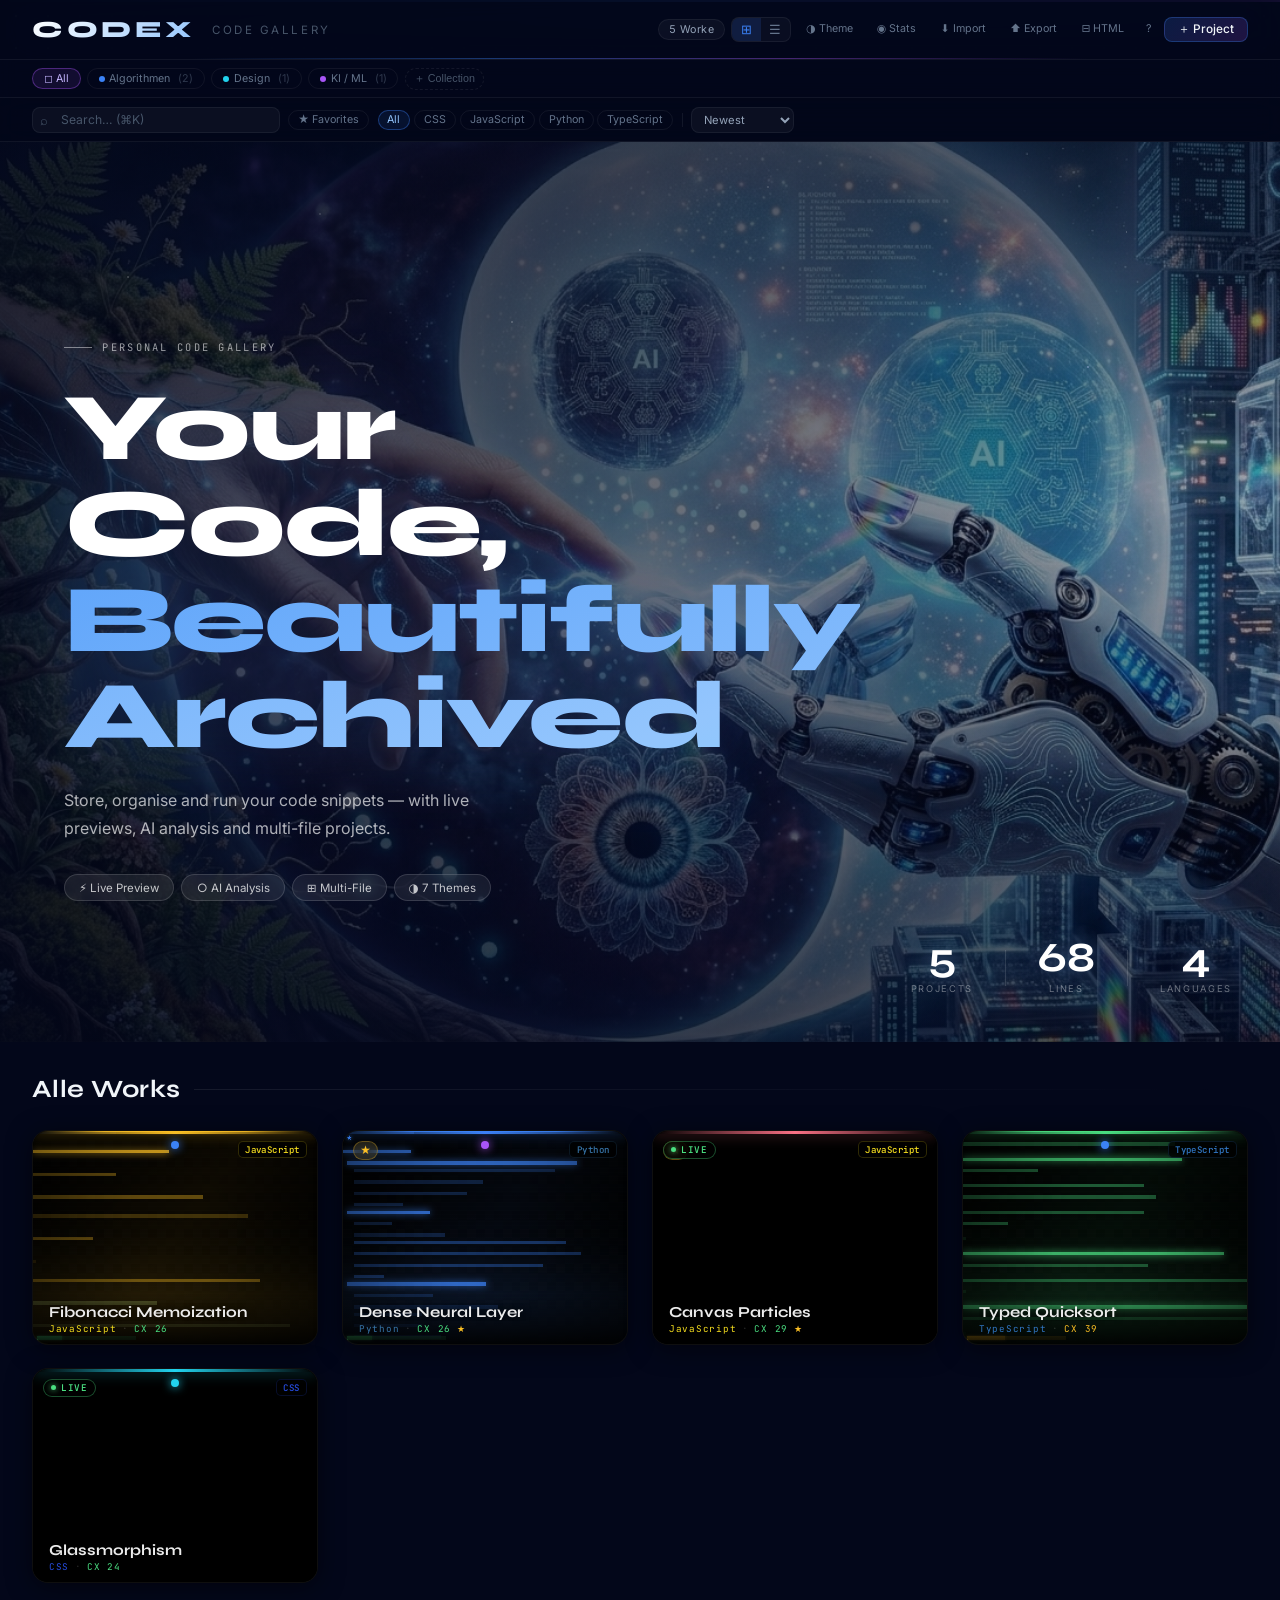
==== commit fe2150a6: "Change script source and adjust hero stats update Updated script source to 'Script.js' and modified " ====
--- a/index.html
+++ b/index.html
@@ -456,7 +456,7 @@
 <!-- ══════════════════════════════════════════
      SCRIPTS
 ══════════════════════════════════════════ -->
-<script src="script.js"></script>
+<script src="Script.js"></script>
 <script>
   // Update hero stats after data loads
   function updateHeroStats() {
@@ -481,14 +481,10 @@
     animCount(document.getElementById('hs-langs'),    langs);
   }
 
-  // Hook into the existing load/render cycle
-  const _origLoad = load;
-  window.addEventListener('DOMContentLoaded', () => {
-    // load() is called at the bottom of script.js already;
-    // we just observe when P is populated
-    setTimeout(updateHeroStats, 200);
-  });
-  // Also refresh stats when a project is saved
+  // Refresh hero stats after initial load (script.js already called load())
+  setTimeout(updateHeroStats, 250);
+
+  // Also refresh stats whenever a project is saved
   const _origSave = save;
   window.save = function() { _origSave(); updateHeroStats(); };
 </script>
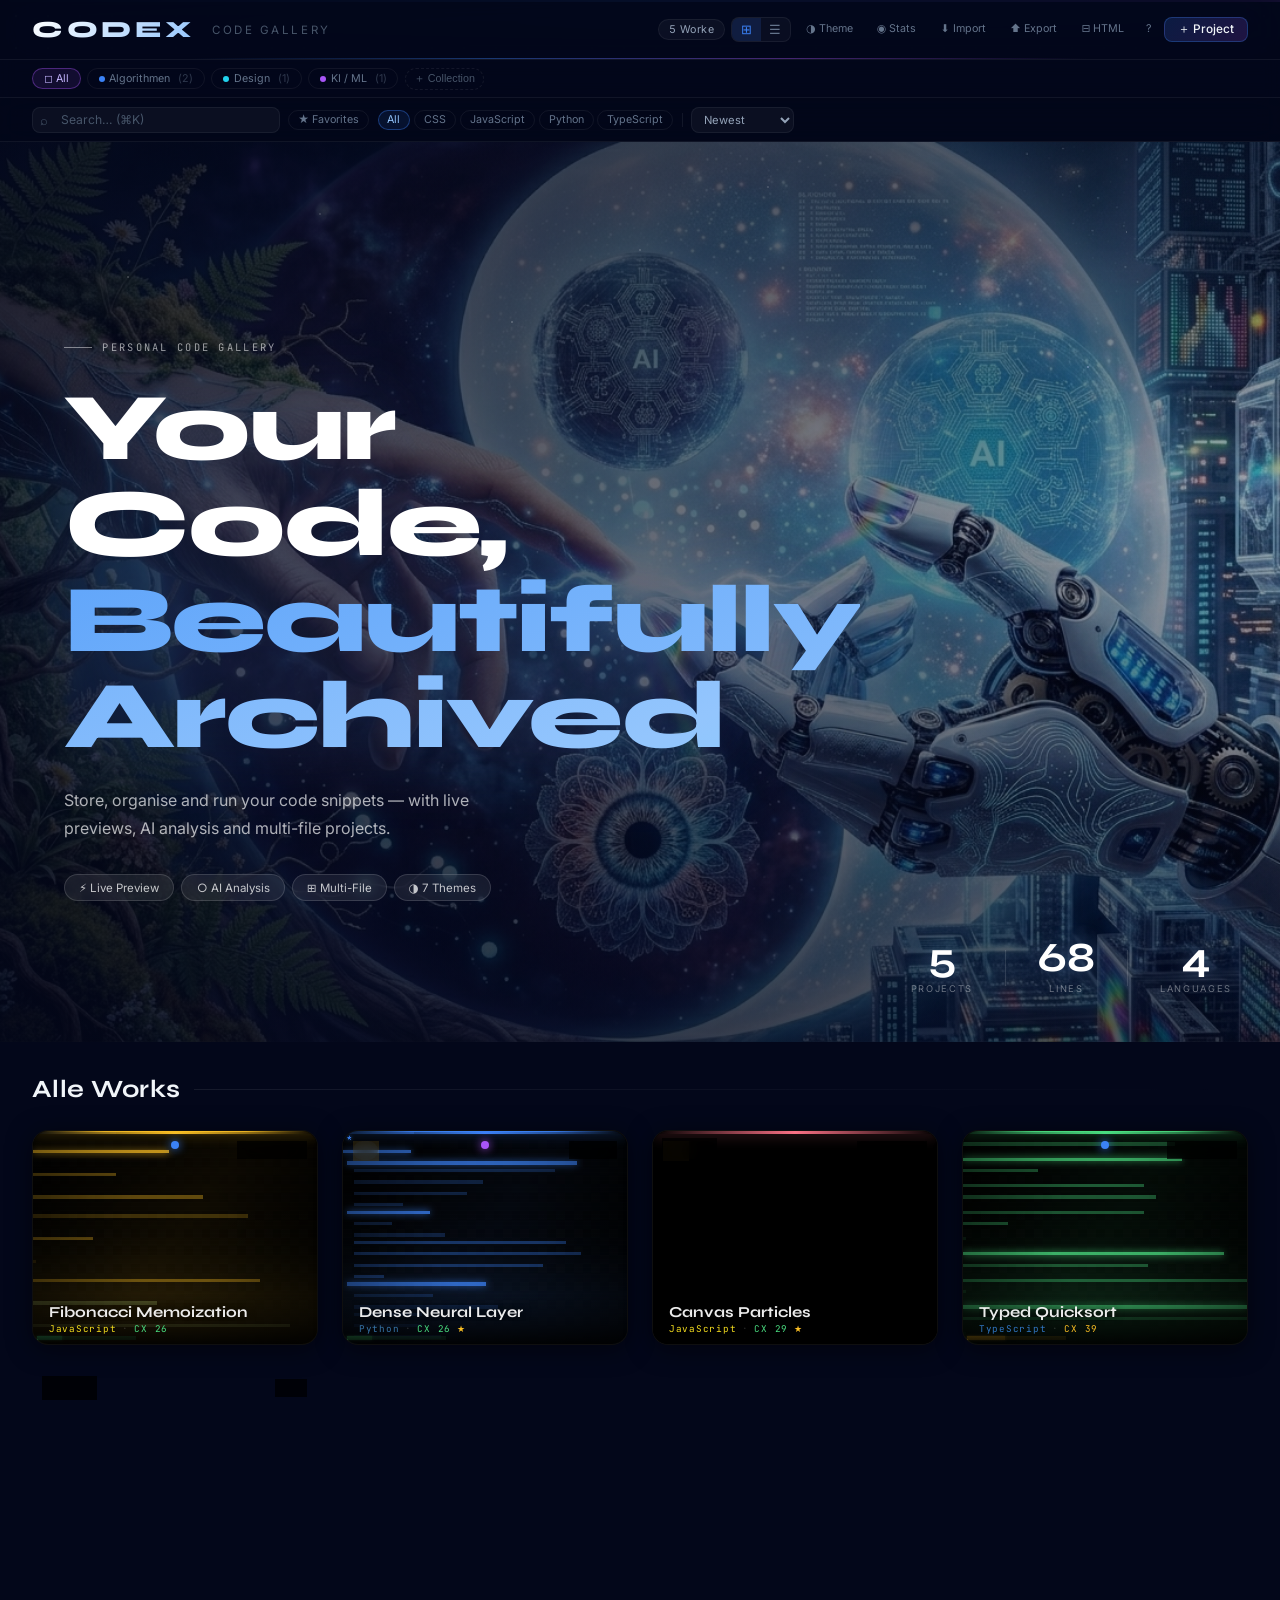
==== commit 1074e181: "Update index.html" ====
--- a/index.html
+++ b/index.html
@@ -456,7 +456,7 @@
 <!-- ══════════════════════════════════════════
      SCRIPTS
 ══════════════════════════════════════════ -->
-<script src="Script.js"></script>
+<script src="script.js"></script>
 <script>
   // Update hero stats after data loads
   function updateHeroStats() {
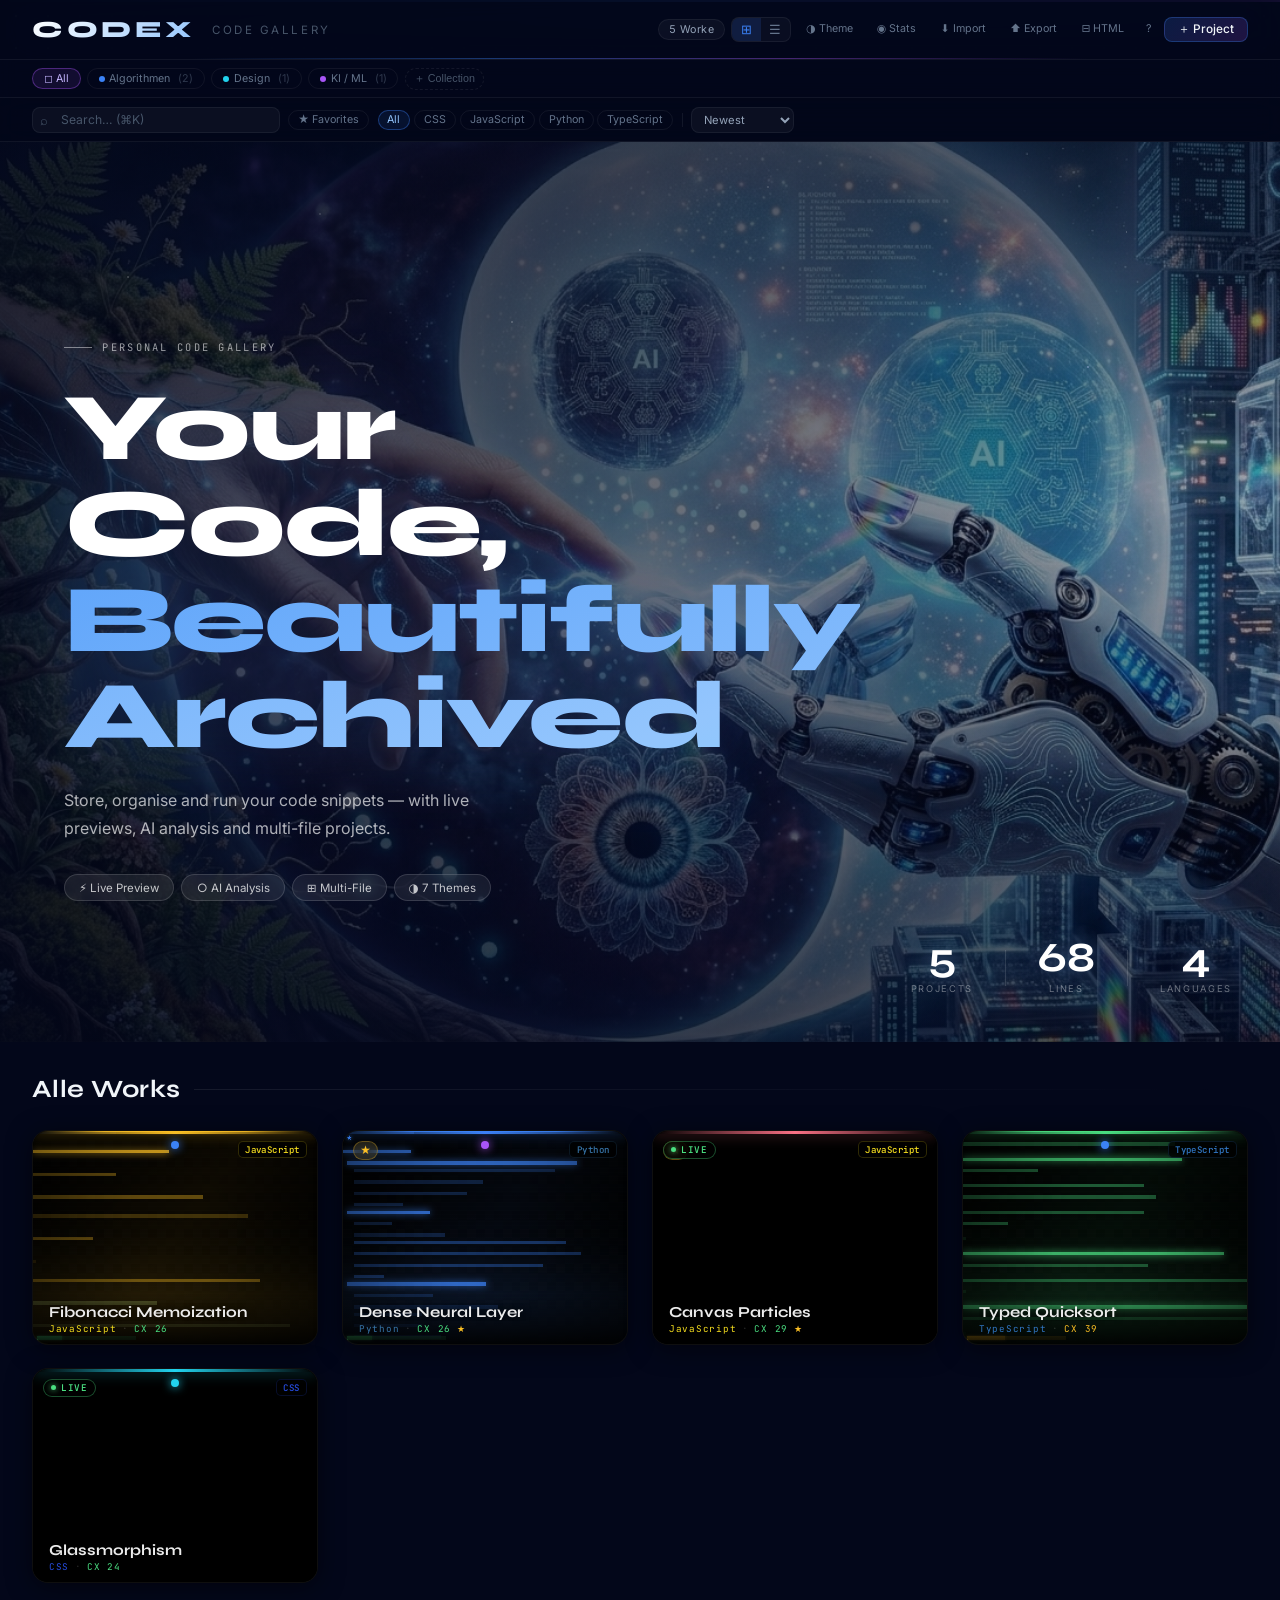
==== commit 5bb56a93: "Refactor hero stats update mechanism" ====
--- a/index.html
+++ b/index.html
@@ -481,12 +481,9 @@
     animCount(document.getElementById('hs-langs'),    langs);
   }
 
-  // Refresh hero stats after initial load (script.js already called load())
-  setTimeout(updateHeroStats, 250);
-
-  // Also refresh stats whenever a project is saved
-  const _origSave = save;
-  window.save = function() { _origSave(); updateHeroStats(); };
+  // Update hero stats on load and after every save (safe: no override needed)
+  setTimeout(updateHeroStats, 300);
+  setInterval(updateHeroStats, 2500);
 </script>
 
 </body>
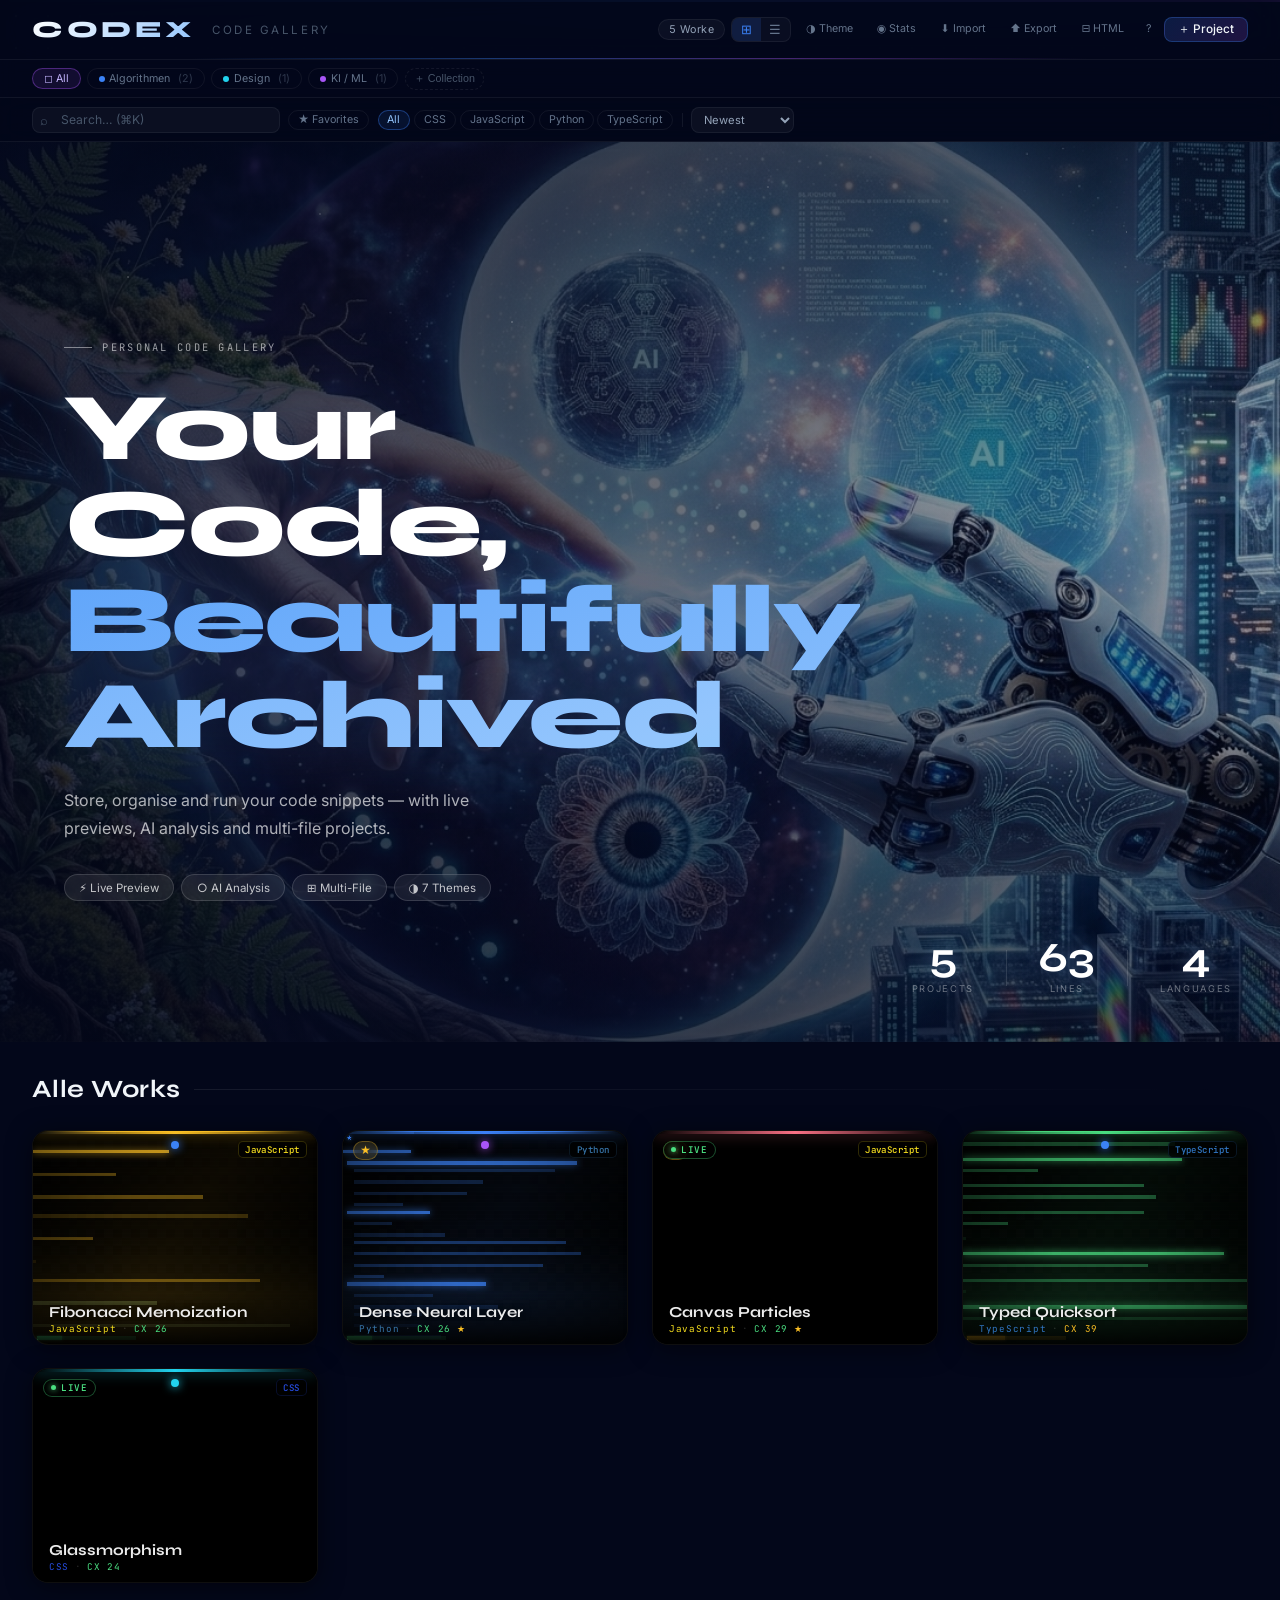
==== commit 1091bc2d: "Update fmt.Println message from 'Hello' to 'Goodbye'" ====
--- a/index.html
+++ b/index.html
@@ -5,7 +5,550 @@
 <meta name="viewport" content="width=device-width, initial-scale=1.0">
 <title>CODEX — Code Gallery</title>
 <link href="https://fonts.googleapis.com/css2?family=Inter:wght@300;400;500;600;700&family=JetBrains+Mono:wght@300;400;500&family=Syne:wght@600;700;800&display=swap" rel="stylesheet">
-<link rel="stylesheet" href="style.css">
+<style>
+:root{
+  --bg:#000000;--bg1:#03071a;--bg2:#060d20;--bg3:#0a1128;
+  --sur:#0d1526;--sur2:#111c33;--sur3:#162040;
+  --bdr:rgba(255,255,255,.06);--bdr2:rgba(255,255,255,.1);--bdr3:rgba(255,255,255,.15);
+  --txt:#f1f5f9;--txt2:#94a3b8;--mut:#475569;--mut2:#64748b;
+  --blue:#3b82f6;--purple:#a855f7;--cyan:#22d3ee;
+  --green:#4ade80;--rose:#fb7185;--amber:#fbbf24;--orange:#fb923c;
+  --fi:Inter,system-ui,sans-serif;--fd:'Syne',Inter,sans-serif;--fc:'JetBrains Mono',monospace;
+}
+*,*::before,*::after{box-sizing:border-box;margin:0;padding:0}
+html{font-size:16px}
+body{background:var(--bg1);color:var(--txt);font-family:var(--fi);min-height:100vh;-webkit-font-smoothing:antialiased;overflow-x:hidden}
+::-webkit-scrollbar{width:4px;height:4px}
+::-webkit-scrollbar-thumb{background:rgba(255,255,255,.08);border-radius:4px}
+#bg-canvas{position:fixed;inset:0;z-index:0;pointer-events:none;opacity:.55}
+.beam{position:fixed;top:0;left:0;right:0;z-index:10;height:1.5px;pointer-events:none;background:linear-gradient(90deg,transparent,#3b82f6,#a855f7,#22d3ee,transparent);background-size:200% 100%;animation:beamAnim 5s ease infinite}
+@keyframes beamAnim{0%,100%{background-position:0% 0}50%{background-position:100% 0}}
+.btn{display:inline-flex;align-items:center;gap:.3rem;padding:.33rem .8rem;border-radius:8px;border:1px solid rgba(255,255,255,.07);background:rgba(255,255,255,.03);color:var(--txt2);font-family:var(--fi);font-size:.74rem;cursor:pointer;transition:all .18s;white-space:nowrap;line-height:1}
+.btn:hover{color:var(--txt);border-color:rgba(255,255,255,.13);background:rgba(255,255,255,.06)}
+.btn-primary{background:linear-gradient(135deg,rgba(59,130,246,.18),rgba(168,85,247,.18));border-color:rgba(59,130,246,.3);color:var(--txt);font-weight:500}
+.btn-primary:hover{border-color:rgba(59,130,246,.6);box-shadow:0 0 24px rgba(59,130,246,.18),0 0 48px rgba(168,85,247,.08)}
+.btn-ghost{border-color:transparent;background:transparent;color:var(--mut2)}
+.btn-ghost:hover{background:rgba(255,255,255,.05);border-color:var(--bdr);color:var(--txt)}
+.btn-danger{border-color:rgba(251,113,133,.18);color:#f87171}
+.btn-danger:hover{background:rgba(251,113,133,.08);border-color:rgba(251,113,133,.38)}
+.btn-green{border-color:rgba(74,222,128,.22);color:var(--green);background:rgba(74,222,128,.05)}
+.btn-green:hover{background:rgba(74,222,128,.14);border-color:rgba(74,222,128,.48)}
+.btn-sm{padding:.19rem .5rem;font-size:.67rem}
+.btn-ico{padding:.27rem .35rem}
+/* FIX #1: removed duplicate position:relative that was overriding position:sticky */
+nav{position:sticky;top:0;z-index:200;height:60px;display:flex;align-items:center;justify-content:space-between;padding:0 2rem;background:rgba(3,7,26,.88);backdrop-filter:blur(24px) saturate(160%);border-bottom:1px solid var(--bdr)}
+nav::after{content:'';position:absolute;bottom:0;left:15%;right:15%;height:1px;background:linear-gradient(90deg,transparent,rgba(59,130,246,.4),rgba(168,85,247,.4),transparent)}
+.nav-l{display:flex;align-items:center;gap:1.1rem;position:relative;z-index:1}
+.nav-gallery-label{font-family:var(--fi);font-size:.72rem;letter-spacing:.22em;text-transform:uppercase;color:var(--mut);user-select:none}
+.logo{font-family:var(--fd);font-size:1.45rem;font-weight:800;letter-spacing:.16em;text-transform:uppercase;cursor:pointer;user-select:none;background:linear-gradient(135deg,#fff,#93c5fd,#c4b5fd,#fff);background-size:300% 300%;-webkit-background-clip:text;-webkit-text-fill-color:transparent;background-clip:text;animation:logoShimmer 6s ease infinite;display:flex;align-items:center;gap:.55rem;z-index:1;position:relative}
+@keyframes logoShimmer{0%,100%{background-position:0% 50%}50%{background-position:100% 50%}}
+.logo-sub{font-family:var(--fi);font-size:.68rem;font-weight:400;-webkit-text-fill-color:var(--mut2)}
+.nav-r{display:flex;align-items:center;gap:.4rem;position:relative;z-index:1}
+.nav-pill{font-size:.67rem;color:var(--txt2);background:rgba(255,255,255,.04);border:1px solid var(--bdr);border-radius:99px;padding:.18rem .62rem;letter-spacing:.04em;font-variant-numeric:tabular-nums}
+.vtog{display:flex;border:1px solid var(--bdr);border-radius:8px;overflow:hidden;background:rgba(255,255,255,.03)}
+.vt{background:transparent;border:none;padding:.25rem .54rem;cursor:pointer;color:var(--mut2);font-size:.84rem;transition:all .15s}
+.vt.on{background:rgba(59,130,246,.14);color:var(--blue)}
+.dash{padding:.82rem 2rem;border-bottom:1px solid var(--bdr);background:rgba(3,7,26,.7);display:none;gap:.8rem;position:relative;z-index:70}
+.dash.on{display:flex}
+.dc{flex:1;background:rgba(255,255,255,.02);border:1px solid var(--bdr);border-radius:8px;padding:.68rem .9rem;transition:all .2s;cursor:default}
+.dc:hover{border-color:rgba(59,130,246,.2);background:rgba(59,130,246,.03)}
+.dcl{font-size:.56rem;text-transform:uppercase;letter-spacing:.16em;color:var(--mut);margin-bottom:.22rem}
+.dcv{font-family:var(--fd);font-size:1.42rem;font-weight:700;line-height:1}
+.dcs{font-size:.6rem;color:var(--mut);margin-top:.1rem}
+.dash-chart{height:34px;margin-top:.38rem;position:relative}
+.dash-chart canvas{width:100%;height:100%;display:block}
+.coll-bar{display:flex;align-items:center;gap:.38rem;padding:.48rem 2rem;border-bottom:1px solid var(--bdr);background:rgba(3,7,26,.5);backdrop-filter:blur(8px);overflow-x:auto;position:relative;z-index:90;-ms-overflow-style:none;scrollbar-width:none}
+.coll-bar::-webkit-scrollbar{display:none}
+.ctab{display:inline-flex;align-items:center;gap:.3rem;padding:.19rem .68rem;border-radius:99px;border:1px solid var(--bdr);background:transparent;color:var(--mut2);font-size:.67rem;cursor:pointer;transition:all .15s;white-space:nowrap;font-family:var(--fi)}
+.ctab:hover{border-color:var(--bdr2);color:var(--txt);background:rgba(255,255,255,.04)}
+.ctab.on{border-color:rgba(168,85,247,.38);color:#c4b5fd;background:rgba(168,85,247,.1)}
+.ctab-add{padding:.19rem .52rem;border-radius:99px;border:1px dashed rgba(255,255,255,.07);background:transparent;color:var(--mut);font-size:.67rem;cursor:pointer;transition:all .15s}
+.ctab-add:hover{border-color:var(--bdr2);color:var(--txt2)}
+.cdot{width:6px;height:6px;border-radius:50%;flex-shrink:0}
+.toolbar{display:flex;align-items:center;gap:.52rem;padding:.52rem 2rem;border-bottom:1px solid var(--bdr);background:rgba(3,7,26,.65);backdrop-filter:blur(12px);flex-wrap:wrap;position:relative;z-index:80}
+.sw{position:relative;flex:1;max-width:248px}
+.sw input{width:100%;background:rgba(255,255,255,.04);border:1px solid var(--bdr);border-radius:8px;padding:.29rem .78rem .29rem 1.72rem;font-family:var(--fi);font-size:.76rem;color:var(--txt);outline:none;transition:all .2s}
+.sw input::placeholder{color:var(--mut)}
+.sw input:focus{border-color:rgba(59,130,246,.34);background:rgba(59,130,246,.04);box-shadow:0 0 0 3px rgba(59,130,246,.07)}
+.si{position:absolute;left:.5rem;top:50%;transform:translateY(-50%);color:var(--mut);pointer-events:none;font-size:.84rem}
+.pills{display:flex;gap:.24rem;flex-wrap:wrap}
+.pill{padding:.17rem .56rem;border-radius:99px;border:1px solid var(--bdr);background:transparent;color:var(--mut2);font-family:var(--fi);font-size:.67rem;cursor:pointer;transition:all .15s;white-space:nowrap}
+.pill:hover{border-color:var(--bdr2);color:var(--txt);background:rgba(255,255,255,.04)}
+.pill.on{border-color:rgba(59,130,246,.38);color:#93c5fd;background:rgba(59,130,246,.1)}
+.tsep{width:1px;height:14px;background:rgba(255,255,255,.07);flex-shrink:0}
+.sortsel{background:rgba(255,255,255,.04);border:1px solid var(--bdr);border-radius:8px;padding:.25rem .5rem;font-family:var(--fi);font-size:.7rem;color:var(--txt2);outline:none;cursor:pointer}
+.sortsel option{background:#0d1526}
+.recent-bar{padding:.55rem 2rem;display:none;gap:.5rem;align-items:center;border-bottom:1px solid var(--bdr);background:rgba(3,7,26,.45);position:relative;z-index:60}
+.recent-bar.show{display:flex}
+.recent-label{font-size:.6rem;text-transform:uppercase;letter-spacing:.14em;color:var(--mut);white-space:nowrap;flex-shrink:0}
+.recent-chips{display:flex;gap:.32rem;flex-wrap:nowrap;overflow-x:auto;-ms-overflow-style:none;scrollbar-width:none}
+.recent-chips::-webkit-scrollbar{display:none}
+.recent-chip{display:inline-flex;align-items:center;gap:.28rem;padding:.16rem .55rem;border-radius:99px;border:1px solid var(--bdr);background:rgba(255,255,255,.03);color:var(--txt2);font-size:.64rem;cursor:pointer;white-space:nowrap;transition:all .15s;flex-shrink:0}
+.recent-chip:hover{border-color:var(--bdr2);color:var(--txt);background:rgba(255,255,255,.06)}
+.rc-dot{width:5px;height:5px;border-radius:50%;flex-shrink:0}
+main{padding:2rem 2rem 3rem;position:relative;z-index:1}
+.sh{display:flex;align-items:center;gap:.8rem;margin-bottom:1.6rem}
+.st{font-family:var(--fd);font-size:1.55rem;font-weight:700;color:var(--txt);white-space:nowrap;letter-spacing:.02em}
+.sr{flex:1;height:1px;background:linear-gradient(90deg,rgba(255,255,255,.08),transparent)}
+.sc{font-size:.64rem;color:var(--mut);font-variant-numeric:tabular-nums}
+.gallery{display:grid;grid-template-columns:repeat(auto-fill,minmax(280px,1fr));gap:1.5rem}
+.gallery.lm{grid-template-columns:1fr;gap:.8rem}
+.empty{text-align:center;padding:5.5rem 2rem;display:none}
+.empty-glyph{font-size:2.5rem;opacity:.18;margin-bottom:.9rem}
+.empty h2{font-family:var(--fd);font-size:1.8rem;font-weight:700;color:var(--txt2);margin-bottom:.45rem}
+.empty p{font-size:.8rem;color:var(--mut);margin-bottom:1.4rem}
+.card{border-radius:16px;overflow:hidden;cursor:pointer;display:block;position:relative;aspect-ratio:4/3;background:#000;border:1px solid rgba(255,255,255,.06);transition:transform .3s cubic-bezier(.34,1.2,.64,1),border-color .3s,box-shadow .3s;animation:cIn .45s cubic-bezier(.34,1.2,.64,1) both;user-select:none;box-shadow:0 4px 24px rgba(0,0,0,.5)}
+.card.dragging{opacity:.35;transform:scale(.94)}
+.card.drag-over{border-color:rgba(59,130,246,.6);box-shadow:0 0 0 2px rgba(59,130,246,.3),0 8px 32px rgba(59,130,246,.15)}
+@keyframes cIn{from{opacity:0;transform:translateY(16px) scale(.95)}to{opacity:1;transform:translateY(0) scale(1)}}
+.card:hover{transform:translateY(-8px) scale(1.02);border-color:rgba(255,255,255,.18);box-shadow:0 0 0 1px rgba(255,255,255,.08),0 32px 64px -8px rgba(0,0,0,.8),0 0 100px -20px var(--card-glow,rgba(59,130,246,.25))}
+.card.focused-card{border-color:rgba(59,130,246,.5);box-shadow:0 0 0 2px rgba(59,130,246,.25),0 20px 40px rgba(0,0,0,.6)}
+.card.lm{aspect-ratio:unset;height:100px;display:flex;flex-direction:row}
+.card.lm .card-canvas-wrap{flex:0 0 160px;height:100%}
+.card.lm .card-overlay{display:flex;flex-direction:row;align-items:center;gap:1rem;padding:.75rem 1.1rem;background:var(--bg2);position:relative;border-radius:0 16px 16px 0;flex:1;transform:none!important;opacity:1!important;backdrop-filter:none;border-left:1px solid rgba(255,255,255,.06)}
+.card.lm .card-overlay-name{font-size:1.05rem}
+.card.lm .card-overlay-meta{display:flex;flex-direction:row;gap:.75rem;align-items:center;margin-top:0;flex:1}
+.card-canvas-wrap{position:absolute;inset:0;z-index:0}
+.card.lm .card-canvas-wrap{position:relative;inset:unset}
+.card-canvas-wrap canvas{width:100%;height:100%;display:block;image-rendering:pixelated;transition:transform .4s ease,filter .4s ease}
+.card:hover .card-canvas-wrap canvas{transform:scale(1.04);filter:brightness(1.08) saturate(1.1)}
+.card-live-wrap{position:absolute;inset:0;z-index:0;overflow:hidden;background:#000}
+.card.lm .card-live-wrap{position:relative;inset:unset;flex:0 0 200px}
+.card-live-wrap iframe{width:100%;height:100%;border:none;display:block;pointer-events:none;transform-origin:top left;transition:filter .4s ease}
+.card:hover .card-live-wrap iframe{filter:brightness(1.05) saturate(1.08)}
+.card-live-badge{position:absolute;top:10px;left:10px;z-index:16;font-family:var(--fc);font-size:.58rem;font-weight:600;letter-spacing:.08em;padding:.12rem .45rem;border-radius:99px;background:rgba(0,0,0,.75);backdrop-filter:blur(8px);border:1px solid rgba(74,222,128,.35);color:var(--green);display:flex;align-items:center;gap:.3rem}
+.card-live-dot{width:5px;height:5px;border-radius:50%;background:var(--green);box-shadow:0 0 6px var(--green);animation:livePulse 2s ease infinite}
+@keyframes livePulse{0%,100%{opacity:1}50%{opacity:.4}}
+.card-live-placeholder{position:absolute;inset:0;z-index:1;display:flex;align-items:center;justify-content:center;background:var(--bg2);font-size:.7rem;color:var(--mut);font-family:var(--fc);flex-direction:column;gap:.5rem}
+.card-live-spinner{width:20px;height:20px;border:2px solid rgba(255,255,255,.08);border-top-color:var(--green);border-radius:50%;animation:spin .8s linear infinite}
+.card-top-glow{position:absolute;top:0;left:0;right:0;height:3px;z-index:5;transition:height .3s ease}
+.card:hover .card-top-glow{height:4px}
+.card-overlay{position:absolute;bottom:0;left:0;right:0;z-index:10;padding:1.4rem 1.2rem 1rem;background:linear-gradient(to top,rgba(0,0,0,.97) 0%,rgba(0,0,0,.85) 50%,transparent 100%);transform:translateY(8px);opacity:0;transition:transform .3s ease,opacity .3s ease}
+.card:hover .card-overlay{transform:translateY(0);opacity:1}
+.card-label{position:absolute;bottom:0;left:0;right:0;z-index:9;padding:.65rem 1rem .55rem;background:linear-gradient(to top,rgba(0,0,0,.92) 0%,transparent 100%);transition:opacity .3s}
+.card:hover .card-label{opacity:0}
+.card-label-name{font-family:var(--fd);font-size:.95rem;font-weight:700;color:rgba(255,255,255,.92);white-space:nowrap;overflow:hidden;text-overflow:ellipsis;text-shadow:0 1px 8px rgba(0,0,0,.8)}
+.card-label-lang{font-family:var(--fc);font-size:.58rem;color:rgba(255,255,255,.5);letter-spacing:.08em;margin-top:.1rem}
+.card-overlay-name{font-family:var(--fd);font-size:1.2rem;font-weight:700;color:#fff;line-height:1.2;margin-bottom:.4rem;text-shadow:0 2px 12px rgba(0,0,0,.6)}
+.card-overlay-desc{font-size:.72rem;color:rgba(255,255,255,.7);line-height:1.5;display:-webkit-box;-webkit-line-clamp:2;-webkit-box-orient:vertical;overflow:hidden;margin-bottom:.55rem}
+.card-overlay-desc mark,.card-overlay-name mark{background:rgba(251,191,36,.3);color:var(--amber);border-radius:2px}
+.card-overlay-meta{display:flex;align-items:center;justify-content:space-between;margin-top:.45rem}
+.card-overlay-tags{display:flex;gap:.24rem;flex-wrap:wrap}
+.card-chip{position:absolute;z-index:8;font-family:var(--fc);font-size:.57rem;font-weight:500;letter-spacing:.05em;padding:.1rem .4rem;border-radius:5px;border:1px solid;backdrop-filter:blur(12px);background:rgba(0,0,0,.72)}
+.card-fav{position:absolute;top:10px;left:10px;z-index:15;background:rgba(0,0,0,.6);border:1px solid rgba(255,255,255,.1);border-radius:99px;padding:.14rem .38rem;font-size:.66rem;cursor:pointer;transition:all .18s;opacity:0;backdrop-filter:blur(8px)}
+.card:hover .card-fav,.card-fav.on{opacity:1}
+.card-fav.on{color:var(--amber);border-color:rgba(251,191,36,.3);background:rgba(251,191,36,.12)}
+.card-drag{position:absolute;bottom:44px;right:10px;z-index:15;opacity:0;cursor:grab;color:rgba(255,255,255,.45);font-size:.78rem;background:rgba(0,0,0,.5);border-radius:4px;padding:.1rem .28rem;transition:opacity .18s}
+.card:hover .card-drag{opacity:1}
+.card-drag:active{cursor:grabbing}
+.card-coll-pip{position:absolute;top:10px;left:50%;transform:translateX(-50%);z-index:15;width:8px;height:8px;border-radius:50%}
+.card-acts{display:flex;gap:.22rem;opacity:0;transition:opacity .18s}
+.card:hover .card-acts{opacity:1}
+.tag{font-size:.58rem;color:rgba(255,255,255,.65);background:rgba(255,255,255,.07);border:1px solid rgba(255,255,255,.12);padding:.06rem .34rem;border-radius:99px;font-family:var(--fc);cursor:pointer;transition:all .15s}
+.tag:hover{border-color:rgba(59,130,246,.5);color:#93c5fd;background:rgba(59,130,246,.1)}
+.qp-tooltip{position:fixed;z-index:9000;pointer-events:none;opacity:0;transform:translateY(4px) scale(.97);transition:opacity .18s,transform .18s;border-radius:10px;overflow:hidden;border:1px solid rgba(255,255,255,.1);box-shadow:0 20px 60px rgba(0,0,0,.7);width:260px;background:var(--bg2)}
+.qp-tooltip.show{opacity:1;transform:translateY(0) scale(1)}
+#qp-cv{width:260px;height:96px;display:block;image-rendering:pixelated}
+.qp-info{padding:.6rem .75rem;border-top:1px solid var(--bdr)}
+.qp-name{font-family:var(--fd);font-size:.85rem;font-weight:700;color:var(--txt);margin-bottom:.18rem;white-space:nowrap;overflow:hidden;text-overflow:ellipsis}
+.qp-stats{display:flex;gap:.5rem;font-size:.62rem;color:var(--mut2);font-family:var(--fc)}
+.ov{position:fixed;inset:0;z-index:300;background:rgba(0,0,0,.9);backdrop-filter:blur(18px) saturate(150%);display:none;animation:fi .2s ease}
+@keyframes fi{from{opacity:0}to{opacity:1}}
+.det{position:absolute;inset:0;display:flex;flex-direction:column;max-width:1280px;width:100%;margin:0 auto;background:var(--bg2);border-left:1px solid var(--bdr);border-right:1px solid var(--bdr)}
+.dh{display:flex;align-items:flex-start;justify-content:space-between;padding:1.1rem 1.75rem .88rem;border-bottom:1px solid var(--bdr);gap:1rem;flex-shrink:0;background:rgba(3,7,26,.7);backdrop-filter:blur(12px);position:relative;overflow:hidden}
+.dh::before{content:'';position:absolute;bottom:0;left:0;right:0;height:1px;background:linear-gradient(90deg,transparent,rgba(59,130,246,.45),rgba(168,85,247,.45),transparent)}
+.dhl{flex:1;min-width:0}
+.dey{display:flex;align-items:center;gap:.4rem;margin-bottom:.48rem;flex-wrap:wrap}
+.dac{height:3px;width:30px;border-radius:2px}
+.dlb{font-family:var(--fc);font-size:.62rem;font-weight:500;letter-spacing:.07em;padding:.1rem .44rem;border-radius:99px;border:1px solid}
+.dn{font-family:var(--fd);font-size:1.9rem;font-weight:700;line-height:1.1;background:linear-gradient(135deg,#fff,#e2e8f0,#94a3b8);-webkit-background-clip:text;-webkit-text-fill-color:transparent;background-clip:text}
+.dd{font-size:.77rem;color:var(--txt2);margin-top:.28rem;max-width:560px;line-height:1.6}
+.dhr{display:flex;align-items:center;gap:.37rem;flex-shrink:0;flex-wrap:wrap}
+.tabs{display:flex;border-bottom:1px solid var(--bdr);flex-shrink:0;padding:0 1.75rem;background:rgba(3,7,26,.5);overflow-x:auto;-ms-overflow-style:none;scrollbar-width:none}
+.tabs::-webkit-scrollbar{display:none}
+.tab{padding:.56rem .82rem .5rem;font-size:.71rem;color:var(--mut2);cursor:pointer;border-bottom:2px solid transparent;margin-bottom:-1px;transition:all .18s;display:flex;align-items:center;gap:.26rem;white-space:nowrap}
+.tab:hover{color:var(--txt2)}
+.tab.on{color:var(--txt);border-bottom-color:var(--blue)}
+.tab-prev.on{border-bottom-color:var(--cyan)}.tab-run.on{border-bottom-color:var(--green)}.tab-note.on{border-bottom-color:var(--amber)}.tab-ai.on{border-bottom-color:var(--purple)}.tab-chart.on{border-bottom-color:var(--orange)}
+.dbody{flex:1;display:flex;overflow:hidden}
+.dsb{width:205px;flex-shrink:0;border-right:1px solid var(--bdr);overflow-y:auto;padding:1rem;background:rgba(0,0,0,.25)}
+.sbs{margin-bottom:1.32rem}
+.sbl{font-size:.55rem;text-transform:uppercase;letter-spacing:.18em;color:var(--mut);margin-bottom:.44rem;font-weight:500}
+.sbst{display:flex;justify-content:space-between;font-size:.68rem;color:var(--txt2);margin-bottom:.2rem}
+.sbst span:last-child{color:var(--txt);font-family:var(--fc);font-size:.62rem}
+.sbi{display:flex;align-items:center;gap:.34rem;font-size:.68rem;color:var(--txt2);margin-bottom:.2rem}
+.sdot{width:6px;height:6px;border-radius:50%;flex-shrink:0}
+.fc2{font-size:.59rem;font-family:var(--fc);padding:.1rem .35rem .1rem .27rem;border-radius:4px;display:inline-flex;align-items:center;gap:.22rem;margin:.08rem;border:1px solid;cursor:pointer;transition:opacity .15s}
+.fc2:hover{opacity:.7}
+.fcn{border-color:rgba(96,165,250,.18);color:#60a5fa;background:rgba(96,165,250,.05)}
+.fcc{border-color:rgba(251,191,36,.18);color:#fbbf24;background:rgba(251,191,36,.05)}
+.fck{border-color:rgba(52,211,153,.18);color:#34d399;background:rgba(52,211,153,.05)}
+.fci{border-color:rgba(167,139,250,.18);color:#a78bfa;background:rgba(167,139,250,.05)}
+.fln{font-size:.53rem;color:var(--mut);margin-left:.1rem}
+.cx-bar-bg{height:3px;background:rgba(255,255,255,.06);border-radius:2px;overflow:hidden;margin:.22rem 0}
+.cx-bar{height:100%;border-radius:2px;transition:width .8s cubic-bezier(.4,0,.2,1)}
+.panel{display:none;flex:1;overflow:auto;flex-direction:column}
+.panel.on{display:flex}
+.pvp{flex:1;display:flex;flex-direction:column;overflow:hidden}
+.pvbar{display:flex;align-items:center;gap:.5rem;padding:.42rem .85rem;border-bottom:1px solid var(--bdr);background:rgba(3,7,26,.8);flex-shrink:0}
+.pvbar-l{font-size:.66rem;color:var(--mut2)}
+.pvc{flex:1;overflow:auto;display:flex;align-items:center;justify-content:center;background:#000;position:relative}
+.pv-cw{width:100%;height:100%;display:flex;align-items:center;justify-content:center;flex-direction:column;gap:1.1rem;padding:1.5rem}
+.pv-cw canvas{max-width:92%;max-height:85%;border:1px solid rgba(255,255,255,.07);border-radius:10px;box-shadow:0 0 60px rgba(59,130,246,.1)}
+.pv-iframe{width:100%;height:100%;border:none}
+.pv-meta{font-size:.63rem;color:var(--mut);font-family:var(--fc);text-align:center}
+.fs-btn{position:absolute;top:10px;right:10px;z-index:20;background:rgba(0,0,0,.72);border:1px solid rgba(255,255,255,.09);border-radius:7px;padding:.27rem .5rem;font-size:.62rem;color:var(--mut2);cursor:pointer;transition:all .18s;backdrop-filter:blur(8px)}
+.fs-btn:hover{color:var(--txt);border-color:rgba(59,130,246,.38)}
+.code-wrap{flex:1;display:flex;overflow:hidden}
+.code-scroll{flex:1;overflow:auto;position:relative}
+.cbar{display:flex;align-items:center;gap:.44rem;padding:.42rem .82rem;border-bottom:1px solid var(--bdr);background:rgba(3,7,26,.8);flex-shrink:0}
+.cdots{display:flex;gap:.3rem}
+.cdot2{width:9px;height:9px;border-radius:50%}
+.cfn{font-family:var(--fc);font-size:.66rem;color:var(--mut2);flex:1;margin-left:.26rem}
+.cacts2{display:flex;gap:.25rem;margin-left:auto}
+pre{margin:0;padding:1.25rem 1.25rem 3rem;font-family:var(--fc);font-size:.76rem;line-height:1.8;color:#cdd6f4}
+.cl{display:flex;transition:background .1s}
+.cl:hover{background:rgba(59,130,246,.05)}
+.ln{color:rgba(71,85,105,.5);user-select:none;min-width:2.2rem;padding-right:.72rem;text-align:right;font-size:.63rem;flex-shrink:0}
+.lc{flex:1;white-space:pre-wrap;word-break:break-all}
+.lc mark{background:rgba(251,191,36,.22);color:var(--amber);border-radius:2px}
+.minimap{width:72px;flex-shrink:0;border-left:1px solid var(--bdr);background:rgba(0,0,0,.45);cursor:pointer;overflow:hidden;position:relative}
+.mm-vp{position:absolute;left:0;right:0;background:rgba(59,130,246,.1);border:1px solid rgba(59,130,246,.22);pointer-events:none;transition:top .08s}
+.editor-ta{flex:1;background:transparent;border:none;outline:none;resize:none;font-family:var(--fc);font-size:.76rem;color:#cdd6f4;line-height:1.8;padding:1.25rem;tab-size:2;width:100%;display:block;caret-color:var(--blue)}
+.editor-ta::selection{background:rgba(59,130,246,.24)}
+.run-panel{flex:1;display:flex;flex-direction:column}
+.run-bar{display:flex;align-items:center;gap:.48rem;padding:.42rem .85rem;border-bottom:1px solid var(--bdr);background:rgba(3,7,26,.8);flex-shrink:0}
+.run-body{flex:1;display:flex;overflow:hidden}
+.run-code{flex:1;overflow-y:auto;border-right:1px solid var(--bdr)}
+.run-out{width:340px;flex-shrink:0;display:flex;flex-direction:column;background:rgba(0,0,0,.28)}
+.run-out-head{padding:.36rem .82rem;border-bottom:1px solid var(--bdr);display:flex;align-items:center;justify-content:space-between;flex-shrink:0}
+.run-out-label{font-size:.61rem;text-transform:uppercase;letter-spacing:.14em;color:var(--mut)}
+.run-cons{flex:1;overflow-y:auto;padding:.8rem;font-family:var(--fc);font-size:.7rem;line-height:1.65}
+.cline{margin-bottom:.14rem;display:flex;gap:.44rem;align-items:flex-start}
+.cline.log{color:#94a3b8}.cline.err{color:#f87171}.cline.warn{color:#fbbf24}.cline.ret{color:#4ade80}.cline.info{color:#60a5fa}
+.cts{color:var(--mut);flex-shrink:0;font-size:.59rem;padding-top:.1rem}
+.run-hint{padding:.55rem .82rem;border-top:1px solid var(--bdr);font-size:.62rem;color:var(--mut);background:rgba(0,0,0,.2);flex-shrink:0}
+.notes-ta{flex:1;background:transparent;border:none;outline:none;resize:none;font-family:var(--fi);font-size:.81rem;color:var(--txt2);line-height:1.76;padding:1.45rem 1.75rem;min-height:100%;display:block;width:100%}
+.notes-ta::placeholder{color:var(--mut)}
+.notes-ta:focus{color:var(--txt)}
+.notes-bar{display:flex;align-items:center;gap:.5rem;padding:.42rem .85rem;border-bottom:1px solid var(--bdr);background:rgba(3,7,26,.8);flex-shrink:0}
+.sp{flex:1;padding:1.4rem;overflow-y:auto;display:flex;flex-direction:column;gap:1.18rem}
+.sgrid{display:grid;grid-template-columns:repeat(auto-fill,minmax(108px,1fr));gap:.58rem}
+.sb2{background:rgba(255,255,255,.02);border:1px solid var(--bdr);border-radius:8px;padding:.68rem;text-align:center;transition:all .2s}
+.sb2:hover{border-color:rgba(59,130,246,.22);background:rgba(59,130,246,.03)}
+.sb2-l{font-size:.54rem;text-transform:uppercase;letter-spacing:.11em;color:var(--mut);margin-bottom:.22rem}
+.sb2-v{font-family:var(--fd);font-size:1.55rem;font-weight:700;line-height:1}
+.sb2-u{font-size:.57rem;color:var(--mut);margin-top:.07rem}
+.stl{font-size:.61rem;text-transform:uppercase;letter-spacing:.15em;color:var(--mut);margin-bottom:.52rem;font-weight:500}
+.si2{display:flex;align-items:center;gap:.54rem;padding:.38rem 0;border-bottom:1px solid rgba(255,255,255,.04)}
+.si2:last-child{border-bottom:none}
+.sic{width:24px;height:24px;border-radius:5px;display:flex;align-items:center;justify-content:center;font-size:.56rem;flex-shrink:0}
+.sin{font-family:var(--fc);font-size:.69rem;color:var(--txt);flex:1}
+.sik{font-size:.56rem;color:var(--mut);text-transform:uppercase;letter-spacing:.07em}
+.sill{font-size:.59rem;color:var(--mut);font-family:var(--fc);background:rgba(255,255,255,.04);border:1px solid var(--bdr);padding:.06rem .28rem;border-radius:3px;flex-shrink:0}
+.chart-panel{flex:1;padding:1.4rem;overflow-y:auto;display:flex;flex-direction:column;gap:1.2rem}
+.chart-title{font-family:var(--fd);font-size:.9rem;font-weight:700;color:var(--txt);margin-bottom:.75rem}
+.chart-wrap{background:rgba(255,255,255,.02);border:1px solid var(--bdr);border-radius:8px;padding:1rem}
+.chart-wrap canvas{width:100%;display:block}
+.aip{flex:1;padding:1.25rem;overflow-y:auto;display:flex;flex-direction:column;gap:.88rem}
+.ai-presets{display:flex;gap:.26rem;flex-wrap:wrap}
+.ai-preset{padding:.18rem .58rem;border-radius:99px;border:1px solid rgba(168,85,247,.22);background:rgba(168,85,247,.07);color:#c4b5fd;font-size:.66rem;cursor:pointer;transition:all .16s;font-family:var(--fi)}
+.ai-preset:hover{background:rgba(168,85,247,.17);border-color:rgba(168,85,247,.48)}
+.ai-bar{display:flex;gap:.48rem}
+.ai-bar input{flex:1;background:rgba(255,255,255,.04);border:1px solid var(--bdr);border-radius:8px;padding:.38rem .64rem;font-family:var(--fi);font-size:.77rem;color:var(--txt);outline:none;transition:all .2s}
+.ai-bar input:focus{border-color:rgba(168,85,247,.32);box-shadow:0 0 0 3px rgba(168,85,247,.07)}
+.ai-res{background:rgba(255,255,255,.02);border:1px solid var(--bdr);border-radius:8px;padding:1rem 1.08rem;font-size:.78rem;line-height:1.72;color:var(--txt2);flex:1;min-height:118px}
+.ai-res.loading{display:flex;align-items:center;justify-content:center;flex-direction:column;gap:.6rem}
+.ai-res.empty{display:flex;align-items:center;justify-content:center;text-align:center;color:var(--mut)}
+.ai-spin{width:24px;height:24px;border:2px solid rgba(168,85,247,.22);border-top-color:var(--purple);border-radius:50%;animation:spin .8s linear infinite}
+@keyframes spin{to{transform:rotate(360deg)}}
+.ai-res h4{font-family:var(--fd);font-size:.93rem;font-weight:700;color:#93c5fd;margin:.56rem 0 .2rem}
+.ai-res strong{color:var(--txt);font-weight:600}
+.ai-res code{font-family:var(--fc);font-size:.71rem;background:rgba(255,255,255,.06);border:1px solid var(--bdr);padding:.07rem .25rem;border-radius:3px;color:#7dd3fc}
+.ai-res ul{padding-left:1.05rem;margin:.22rem 0}
+.ai-res li{margin-bottom:.13rem}
+.ai-meta{font-size:.59rem;color:var(--mut);display:flex;align-items:center;gap:.38rem;flex-shrink:0}
+.ai-metadot{width:5px;height:5px;border-radius:50%;background:var(--green)}
+.s-kw{color:#c792ea}.s-str{color:#c3e88d}.s-cmt{color:#4a5568;font-style:italic}.s-num{color:#f78c6c}.s-fn{color:#82aaff}.s-cls{color:#ffcb6b}
+.fs-ov{position:fixed;inset:0;z-index:600;background:#000;display:none;flex-direction:column;animation:fi .2s ease}
+.fs-ov.on{display:flex}
+.fs-head{display:flex;align-items:center;justify-content:space-between;padding:.52rem 1rem;border-bottom:1px solid var(--bdr);background:rgba(3,7,26,.95);flex-shrink:0}
+.fs-title{font-family:var(--fd);font-size:.92rem;font-weight:700;color:var(--txt)}
+.fs-body{flex:1;overflow:hidden}
+.fs-body iframe,.fs-body canvas{width:100%;height:100%;border:none;display:block}
+#ai-score-grid{margin-bottom:.2rem}
+.ai-score-card{background:rgba(255,255,255,.03);border:1px solid var(--bdr);border-radius:10px;padding:.7rem .5rem;text-align:center;transition:all .3s}
+.asc-icon{font-size:1.1rem;margin-bottom:.25rem;opacity:.5}
+.asc-val{font-family:var(--fd);font-size:1.6rem;font-weight:700;line-height:1;color:var(--mut2);transition:color .4s}
+.asc-lbl{font-size:.6rem;text-transform:uppercase;letter-spacing:.1em;color:var(--mut);margin-top:.2rem}
+#ai-review-content h4{font-family:var(--fd);font-size:.95rem;font-weight:700;color:#93c5fd;margin:.6rem 0 .2rem}
+#ai-review-content strong{color:var(--txt);font-weight:600}
+#ai-review-content code{font-family:var(--fc);font-size:.71rem;background:rgba(255,255,255,.06);border:1px solid var(--bdr);padding:.07rem .25rem;border-radius:3px;color:#7dd3fc}
+#ai-review-content ul{padding-left:1.1rem;margin:.2rem 0}
+#ai-review-content li{margin-bottom:.15rem}
+.drw-bg{position:fixed;inset:0;z-index:400;background:rgba(0,0,0,.82);backdrop-filter:blur(8px);display:none;justify-content:flex-end;animation:fi .2s ease}
+.drw{width:488px;max-width:95vw;background:var(--bg2);border-left:1px solid var(--bdr);display:flex;flex-direction:column;animation:si .22s ease}
+@keyframes si{from{transform:translateX(30px);opacity:0}to{transform:translateX(0);opacity:1}}
+.dwh{padding:1.08rem 1.38rem;border-bottom:1px solid var(--bdr);display:flex;align-items:center;justify-content:space-between;flex-shrink:0;background:rgba(3,7,26,.72)}
+.dwt{font-family:var(--fd);font-size:1.2rem;font-weight:700;color:var(--txt)}
+.dwb{flex:1;overflow-y:auto;padding:1.08rem 1.38rem;display:flex;flex-direction:column;gap:.88rem}
+.dwf{padding:.76rem 1.38rem;border-top:1px solid var(--bdr);display:flex;gap:.48rem;justify-content:flex-end;flex-shrink:0;background:rgba(0,0,0,.2)}
+.field{display:flex;flex-direction:column;gap:.27rem}
+.field label{font-size:.59rem;text-transform:uppercase;letter-spacing:.15em;color:var(--mut)}
+.field input,.field select,.field textarea{background:rgba(255,255,255,.04);border:1px solid var(--bdr);border-radius:8px;padding:.38rem .64rem;font-family:var(--fi);font-size:.79rem;color:var(--txt);outline:none;transition:all .2s;width:100%}
+.field textarea{resize:vertical;min-height:198px;font-family:var(--fc);font-size:.72rem;line-height:1.65}
+.field input:focus,.field select:focus,.field textarea:focus{border-color:rgba(59,130,246,.32);box-shadow:0 0 0 3px rgba(59,130,246,.07)}
+.field select option{background:#0d1526}
+.frow{display:flex;gap:.7rem}
+.frow .field{flex:1}
+.swts{display:flex;gap:.36rem;flex-wrap:wrap;margin-top:.13rem}
+.sw2{width:20px;height:20px;border-radius:50%;cursor:pointer;border:2px solid transparent;transition:transform .15s,border-color .15s,box-shadow .15s}
+.sw2:hover{transform:scale(1.2)}
+.sw2.on{border-color:#fff;box-shadow:0 0 10px currentColor}
+.modal-bg{position:fixed;inset:0;z-index:500;background:rgba(0,0,0,.88);display:none;align-items:center;justify-content:center;padding:1rem;backdrop-filter:blur(10px)}
+.modal-bg.on{display:flex}
+.modal{background:var(--bg2);border:1px solid rgba(255,255,255,.08);border-radius:14px;max-width:440px;width:100%;animation:mIn .2s ease;overflow:hidden;box-shadow:0 0 0 1px rgba(59,130,246,.08),0 40px 80px -20px rgba(0,0,0,.8)}
+@keyframes mIn{from{opacity:0;transform:scale(.95) translateY(10px)}to{opacity:1;transform:scale(1) translateY(0)}}
+.modal-head{padding:1.18rem 1.4rem .92rem;border-bottom:1px solid var(--bdr)}
+.modal-head h3{font-family:var(--fd);font-size:1.15rem;font-weight:700;color:var(--txt)}
+.modal-body{padding:.95rem 1.4rem}
+.modal-body p{font-size:.76rem;color:var(--txt2);margin-bottom:.78rem;line-height:1.56}
+.modal-foot{padding:.75rem 1.4rem;border-top:1px solid var(--bdr);display:flex;gap:.48rem;justify-content:flex-end;background:rgba(0,0,0,.2)}
+.sc-grid{display:grid;grid-template-columns:1fr 1fr;gap:.38rem}
+.sc-row{display:flex;align-items:center;justify-content:space-between;padding:.34rem .52rem;background:rgba(255,255,255,.02);border:1px solid var(--bdr);border-radius:5px}
+.sc-label{font-size:.7rem;color:var(--txt2)}
+.sc-keys{display:flex;gap:.17rem}
+.kbd{font-family:var(--fc);font-size:.59rem;background:rgba(255,255,255,.06);border:1px solid rgba(255,255,255,.1);padding:.09rem .34rem;border-radius:3px;color:var(--txt)}
+.share-url{background:rgba(255,255,255,.03);border:1px solid var(--bdr);border-radius:8px;padding:.48rem .7rem;font-family:var(--fc);font-size:.67rem;color:var(--txt2);word-break:break-all;line-height:1.5;max-height:74px;overflow-y:auto;margin-bottom:.68rem}
+.qr-wrap{display:flex;justify-content:center;margin-bottom:.68rem}
+.qr-wrap canvas{border:4px solid #fff;border-radius:6px}
+.drop-zone{border:2px dashed rgba(255,255,255,.07);border-radius:8px;padding:1.22rem;text-align:center;font-size:.76rem;color:var(--mut);transition:all .2s;cursor:pointer}
+.drop-zone:hover,.drop-zone.active{border-color:rgba(59,130,246,.38);color:#93c5fd;background:rgba(59,130,246,.05)}
+.drop-zone input{display:none}
+#toasts{position:fixed;bottom:1.28rem;right:1.28rem;z-index:999;display:flex;flex-direction:column;gap:.36rem;pointer-events:none}
+.toast{padding:.46rem .9rem;border-radius:8px;font-size:.72rem;border:1px solid;backdrop-filter:blur(16px);animation:ti .22s ease;max-width:252px;transition:opacity .3s,transform .3s;pointer-events:auto}
+.t-ok{background:rgba(0,14,9,.95);border-color:rgba(74,222,128,.18);color:var(--green)}
+.t-info{background:rgba(0,8,23,.95);border-color:rgba(59,130,246,.18);color:#93c5fd}
+.t-err{background:rgba(24,0,10,.95);border-color:rgba(251,113,133,.18);color:#fb7185}
+.t-ai{background:rgba(10,0,20,.95);border-color:rgba(168,85,247,.18);color:#c4b5fd}
+@keyframes ti{from{opacity:0;transform:translateX(10px)}to{opacity:1;transform:translateX(0)}}
+@media(max-width:700px){nav,.toolbar,main,.dh,.coll-bar,.recent-bar{padding-left:1rem;padding-right:1rem}.dsb,.minimap,.run-out{display:none}.dn{font-size:1.4rem}.gallery{grid-template-columns:1fr}}
+/* ══════════════════════════════════════════
+   HERO BANNER  — photo-style, matches live site
+══════════════════════════════════════════ */
+
+/* ── Light theme variables ── */
+body.light-theme{
+  --bg:#f0f4f8;--bg1:#e8ecf2;--bg2:#dde3ed;--bg3:#d0d8e8;
+  --sur:#c8d0e0;--sur2:#bcc6d8;
+  --bdr:rgba(0,0,0,.08);--bdr2:rgba(0,0,0,.14);--bdr3:rgba(0,0,0,.2);
+  --txt:#0f172a;--txt2:#334155;--mut:#64748b;--mut2:#94a3b8;
+}
+
+.hero{
+  position:relative;
+  z-index:1;
+  min-height:100vh;
+  display:flex;
+  flex-direction:column;
+  align-items:flex-start;
+  justify-content:center;
+  text-align:left;
+  padding:7rem 4rem 4rem;
+  overflow:hidden;
+  isolation:isolate;
+}
+
+/* ── Photo background — image loaded from assets folder ── */
+.hero-photo-bg{
+  position:absolute;
+  inset:0;
+  z-index:0;
+  background-image:url('assets/hero-bg.jpg');
+  background-size:cover;
+  background-position:center 30%;
+  background-repeat:no-repeat;
+  /* Fallback dark gradient if image not yet present */
+  background-color:#020510;
+}
+/* grain overlay */
+.hero-photo-bg::after{
+  content:'';
+  position:absolute;
+  inset:0;
+  background-image:url("data:image/svg+xml,%3Csvg viewBox='0 0 256 256' xmlns='http://www.w3.org/2000/svg'%3E%3Cfilter id='n'%3E%3CfeTurbulence type='fractalNoise' baseFrequency='0.9' numOctaves='4' stitchTiles='stitch'/%3E%3C/filter%3E%3Crect width='100%25' height='100%25' filter='url(%23n)' opacity='0.06'/%3E%3C/svg%3E");
+  background-size:200px 200px;
+  opacity:.14;
+  pointer-events:none;
+}
+
+/* ── Semi-transparent overlay for text readability ── */
+.hero-photo-overlay{
+  position:absolute;
+  inset:0;
+  z-index:1;
+  background:
+    linear-gradient(to right,
+      rgba(3,7,26,.80) 0%,
+      rgba(3,7,26,.55) 50%,
+      rgba(3,7,26,.25) 100%),
+    linear-gradient(to bottom,
+      rgba(3,7,26,.40) 0%,
+      rgba(3,7,26,.10) 40%,
+      rgba(3,7,26,.55) 100%);
+  pointer-events:none;
+}
+
+/* star-field dots */
+.hero::before{
+  content:'';
+  position:absolute;
+  inset:0;
+  z-index:2;
+  background-image:
+    radial-gradient(1px 1px at 10%  15%, rgba(255,255,255,.55) 0%, transparent 100%),
+    radial-gradient(1px 1px at 25%  8%,  rgba(255,255,255,.4)  0%, transparent 100%),
+    radial-gradient(1px 1px at 40%  20%, rgba(255,255,255,.6)  0%, transparent 100%),
+    radial-gradient(1px 1px at 60%  5%,  rgba(255,255,255,.45) 0%, transparent 100%),
+    radial-gradient(1px 1px at 75%  18%, rgba(255,255,255,.5)  0%, transparent 100%),
+    radial-gradient(1px 1px at 88%  10%, rgba(255,255,255,.4)  0%, transparent 100%),
+    radial-gradient(1px 1px at 15%  35%, rgba(255,255,255,.25) 0%, transparent 100%),
+    radial-gradient(1px 1px at 50%  12%, rgba(255,255,255,.5)  0%, transparent 100%),
+    radial-gradient(1.5px 1.5px at 85% 25%, rgba(200,210,255,.6) 0%, transparent 100%),
+    radial-gradient(1px 1px at 30%  45%, rgba(255,255,255,.2)  0%, transparent 100%);
+  pointer-events:none;
+  animation:starTwinkle 8s ease-in-out infinite alternate;
+}
+@keyframes starTwinkle{
+  0%  {opacity:.7}
+  50% {opacity:1}
+  100%{opacity:.6}
+}
+
+.hero-content{
+  position:relative;
+  z-index:5;
+  max-width:600px;
+}
+.hero-eyebrow{
+  display:inline-flex;
+  align-items:center;
+  gap:.65rem;
+  font-family:var(--fc);
+  font-size:.65rem;
+  letter-spacing:.22em;
+  text-transform:uppercase;
+  color:rgba(255,255,255,.6);
+  margin-bottom:1.6rem;
+}
+.hero-eyebrow-line{
+  display:block;
+  width:28px;
+  height:1px;
+  background:rgba(255,255,255,.45);
+  flex-shrink:0;
+}
+.hero-title{
+  font-family:var(--fd);
+  font-size:clamp(3.2rem, 7.5vw, 6.5rem);
+  font-weight:800;
+  line-height:1.0;
+  letter-spacing:-.02em;
+  color:#fff;
+  margin-bottom:1.4rem;
+  filter:drop-shadow(0 0 40px rgba(99,160,255,.25));
+}
+.hero-title-accent{
+  background:linear-gradient(160deg,
+    #60a5fa 0%,
+    #93c5fd 30%,
+    #67e8f9 65%,
+    #a5f3fc 100%);
+  background-size:300% 300%;
+  -webkit-background-clip:text;
+  -webkit-text-fill-color:transparent;
+  background-clip:text;
+  animation:heroShimmer 8s ease infinite;
+}
+@keyframes heroShimmer{
+  0%,100%{background-position:0% 50%}
+  50%{background-position:100% 50%}
+}
+.hero-desc{
+  font-size:clamp(.88rem,2vw,1rem);
+  color:rgba(255,255,255,.68);
+  line-height:1.75;
+  max-width:480px;
+  margin-bottom:2rem;
+}
+.hero-pills{
+  display:flex;
+  align-items:center;
+  gap:.45rem;
+  flex-wrap:wrap;
+}
+.hero-pill{
+  display:inline-flex;
+  align-items:center;
+  gap:.38rem;
+  padding:.33rem .88rem;
+  border-radius:99px;
+  border:1px solid rgba(255,255,255,.14);
+  background:rgba(255,255,255,.07);
+  color:rgba(255,255,255,.75);
+  font-family:var(--fi);
+  font-size:.72rem;
+  cursor:pointer;
+  backdrop-filter:blur(8px);
+  transition:all .2s;
+  white-space:nowrap;
+}
+.hero-pill:hover{
+  background:rgba(255,255,255,.14);
+  border-color:rgba(255,255,255,.28);
+  color:#fff;
+}
+
+/* Stats — bottom right of hero */
+.hero-stats{
+  position:absolute;
+  bottom:3rem;
+  right:3rem;
+  z-index:5;
+  display:flex;
+  align-items:flex-end;
+  gap:2rem;
+}
+.hero-stat{
+  text-align:center;
+}
+.hero-stat-val{
+  font-family:var(--fd);
+  font-size:2.6rem;
+  font-weight:700;
+  color:#fff;
+  line-height:1;
+  text-shadow:0 0 20px rgba(150,200,255,.35);
+}
+.hero-stat-lbl{
+  font-size:.58rem;
+  letter-spacing:.18em;
+  text-transform:uppercase;
+  color:rgba(255,255,255,.4);
+  margin-top:.3rem;
+}
+.hero-sep{
+  width:1px;height:36px;
+  background:rgba(255,255,255,.12);
+  margin-bottom:.5rem;
+}
+@media(max-width:700px){
+  .hero{min-height:90vh;padding:5rem 1.5rem 3rem}
+  .hero-stats{position:relative;bottom:unset;right:unset;margin-top:3rem;gap:1.5rem}
+  .hero-sep{display:none}
+}
+
+</style>
 </head>
 <body>
 
@@ -456,7 +999,7 @@
 <!-- ══════════════════════════════════════════
      SCRIPTS
 ══════════════════════════════════════════ -->
-<script src="script.js"></script>
+
 <script>
   // Update hero stats after data loads
   function updateHeroStats() {
@@ -481,10 +1024,1363 @@
     animCount(document.getElementById('hs-langs'),    langs);
   }
 
-  // Update hero stats on load and after every save (safe: no override needed)
-  setTimeout(updateHeroStats, 300);
-  setInterval(updateHeroStats, 2500);
+  // Update hero stats periodically (safe approach)
+  setTimeout(updateHeroStats, 400);
+  setInterval(updateHeroStats, 3000);
 </script>
 
+<script>
+const SK='codex_v9';
+
+function apiHeaders(){return{'Content-Type':'application/json'}}
+
+// ══════════════════════════════════════════
+// LOCAL AI ENGINE (no API needed)
+// ══════════════════════════════════════════
+const LocalAI = {
+
+  // ── ENTRY POINT: routes prompt to correct handler ──────────
+  analyze(code, lang, prompt) {
+    const p = prompt.toLowerCase();
+    const s = cst(code), a = ana(code, lang), cxs = cx(code);
+    if (p.includes('explain') || p.includes('what') || p.includes('how'))
+      return this.explain(code, lang, s, a, cxs);
+    if (p.includes('bug') || p.includes('error') || p.includes('issue') || p.includes('fix'))
+      return this.bugs(code, lang, s, a);
+    if (p.includes('big-o') || p.includes('complex') || p.includes('o(n') || p.includes('time'))
+      return this.complexity(code, lang, a, cxs);
+    if (p.includes('test') || p.includes('unit'))
+      return this.tests(code, lang, a);
+    if (p.includes('doc') || p.includes('comment') || p.includes('api'))
+      return this.docs(code, lang, a);
+    if (p.includes('refactor') || p.includes('clean') || p.includes('restructur'))
+      return this.refactor(code, lang, s, a);
+    if (p.includes('improve') || p.includes('better') || p.includes('optim') || p.includes('performance'))
+      return this.improve(code, lang, s, a, cxs);
+    return this.explain(code, lang, s, a, cxs);
+  },
+
+  // ── EXPLAIN ────────────────────────────────────────────────
+  explain(code, lang, s, a, cxs) {
+    const lines = code.split('\n');
+    const imports = a.im.map(i => i.t).join(', ');
+    const fns = a.fn.map(f => `\`${f.n}()\``).join(', ');
+    const cls = a.cl.map(c => `\`${c.n}\``).join(', ');
+    const cc = cxC(cxs);
+
+    let out = `## What this ${lang} code does\n\n`;
+
+    // Purpose detection
+    const codeLow = code.toLowerCase();
+    const purposes = [];
+    if (/\b(sort|quicksort|mergesort|bubble|insertion)\b/i.test(code)) purposes.push('a **sorting algorithm**');
+    if (/\b(fibonacci|fib)\b/i.test(code)) purposes.push('the **Fibonacci sequence**');
+    if (/\b(search|binary.search|linear.search)\b/i.test(code)) purposes.push('a **search algorithm**');
+    if (/\b(hash|hashmap|dictionary|map)\b/i.test(code)) purposes.push('a **hash map / dictionary**');
+    if (/\b(tree|node|leaf|root|bst)\b/i.test(code)) purposes.push('a **tree data structure**');
+    if (/\b(graph|vertex|edge|dijkstra|bfs|dfs)\b/i.test(code)) purposes.push('a **graph algorithm**');
+    if (/\b(neural|layer|backprop|gradient|weight)\b/i.test(code)) purposes.push('a **neural network layer**');
+    if (/canvas|requestAnimationFrame|ctx\./i.test(code)) purposes.push('a **canvas animation**');
+    if (/\b(class|extends|prototype)\b/.test(code) && a.cl.length > 0) purposes.push('**object-oriented code**');
+    if (/\b(fetch|axios|xhr|http|request|response)\b/i.test(code)) purposes.push('**HTTP requests / API calls**');
+    if (/\b(regex|regexp|match|replace)\b/i.test(code)) purposes.push('**regular expression processing**');
+    if (/\b(encrypt|decrypt|hash|sha|md5|aes)\b/i.test(code)) purposes.push('**cryptography**');
+
+    if (purposes.length > 0) {
+      out += `This code implements ${purposes.join(' and ')}.\n\n`;
+    } else {
+      out += `This is a ${lang} module with **${s.tot} lines** of code.\n\n`;
+    }
+
+    // Structure
+    out += `## Structure\n\n`;
+    out += `- **${s.tot} total lines** (${s.ne} code, ${s.cm} comments, ${s.tot - s.ne - s.cm} blank)\n`;
+    if (a.fn.length > 0) out += `- **Functions:** ${fns}\n`;
+    if (a.cl.length > 0) out += `- **Classes:** ${cls}\n`;
+    if (a.co.length > 0) out += `- **Constants:** ${a.co.map(c => `\`${c.n}\``).join(', ')}\n`;
+    if (imports) out += `- **Imports:** ${imports}\n`;
+    out += `- **Complexity:** ${cxs}/100 — ${cc.l}\n\n`;
+
+    // Function explanations
+    if (a.fn.length > 0) {
+      out += `## Key Functions\n\n`;
+      a.fn.slice(0, 6).forEach(fn => {
+        const fnLines = lines.slice(fn.l - 1, fn.l + 8);
+        const hasReturn = fnLines.some(l => /\breturn\b/.test(l));
+        const hasAsync = fnLines.some(l => /\basync\b/.test(l));
+        const hasLoop = fnLines.some(l => /\b(for|while|forEach|map)\b/.test(l));
+        const hasRecursion = fnLines.some(l => new RegExp(`\\b${fn.n}\\s*\\(`).test(l));
+        const traits = [];
+        if (hasAsync) traits.push('async');
+        if (hasLoop) traits.push('iterative');
+        if (hasRecursion) traits.push('recursive');
+        if (hasReturn) traits.push('returns a value');
+        out += `**\`${fn.n}()\`** (line ${fn.l})`;
+        if (traits.length > 0) out += ` — ${traits.join(', ')}`;
+        out += `\n`;
+      });
+      if (a.fn.length > 6) out += `\n...and ${a.fn.length - 6} more functions.\n`;
+      out += '\n';
+    }
+
+    // How it works (pattern-based)
+    out += `## How it works\n\n`;
+    if (/\brecursion\b|function\s+\w+[^{]+\{[\s\S]*?\1\s*\(/i.test(code) ||
+        a.fn.some(f => code.slice(code.indexOf(`function ${f.n}`)).slice(0, 300).includes(f.n + '('))) {
+      out += `- Uses **recursion** — functions call themselves\n`;
+    }
+    if (/\b(for|while|forEach)\b/.test(code)) out += `- Uses **iteration** (loops)\n`;
+    if (/\b(map|filter|reduce)\b/.test(code)) out += `- Uses **functional programming** patterns\n`;
+    if (/\basync\b|\bawait\b/.test(code)) out += `- Uses **async/await** for non-blocking operations\n`;
+    if (/\btry\b[\s\S]*?\bcatch\b/.test(code)) out += `- Has **error handling** (try/catch)\n`;
+    if (/\bconst\b/.test(code) && !/\bvar\b/.test(code)) out += `- Uses **modern JS** (const/let, no var)\n`;
+    if (/=>/g.test(code)) out += `- Uses **arrow functions**\n`;
+
+    return out;
+  },
+
+  // ── BUG DETECTION ──────────────────────────────────────────
+  bugs(code, lang, s, a) {
+    const lines = code.split('\n');
+    const issues = [];
+
+    // Universal patterns
+    lines.forEach((line, i) => {
+      const n = i + 1, t = line.trim();
+      if (/\/\/\s*(TODO|FIXME|HACK|BUG|XXX)/i.test(t))
+        issues.push({ sev: 'warn', line: n, msg: `**TODO/FIXME** marker — unfinished code` });
+      if (t.length > 200)
+        issues.push({ sev: 'info', line: n, msg: `Line is very long (${t.length} chars) — hard to read` });
+    });
+
+    // JavaScript / TypeScript
+    if (['JavaScript', 'TypeScript'].includes(lang)) {
+      lines.forEach((line, i) => {
+        const n = i + 1, t = line.trim();
+        if (/[^=!<>]=[^=>]/.test(t) && /==[^=]/.test(t))
+          issues.push({ sev: 'err', line: n, msg: `Loose equality \`==\` — use \`===\` for strict comparison` });
+        if (/\bvar\s+/.test(t))
+          issues.push({ sev: 'warn', line: n, msg: `\`var\` is function-scoped and hoisted — use \`const\` or \`let\`` });
+        if (/console\.log/.test(t))
+          issues.push({ sev: 'info', line: n, msg: `\`console.log()\` debug statement — remove before production` });
+        if (/catch\s*\([^)]*\)\s*\{\s*\}/.test(t))
+          issues.push({ sev: 'err', line: n, msg: `Empty \`catch\` block — errors are silently swallowed` });
+        if (/\bnew Array\(/.test(t))
+          issues.push({ sev: 'info', line: n, msg: `\`new Array()\` can be confusing — prefer \`[]\` literal` });
+        if (/==(null|undefined)/.test(t) && !/===/g.test(t))
+          issues.push({ sev: 'warn', line: n, msg: `Null check with \`==\` — intentional? Use \`=== null\`` });
+        if (/document\.write\b/.test(t))
+          issues.push({ sev: 'err', line: n, msg: `\`document.write()\` is dangerous and deprecated` });
+        if (/\beval\s*\(/.test(t))
+          issues.push({ sev: 'err', line: n, msg: `\`eval()\` is a security risk — avoid it` });
+        if (/\bsetTimeout\s*\(\s*['"]/.test(t))
+          issues.push({ sev: 'err', line: n, msg: `\`setTimeout\` with string argument — use a function instead` });
+      });
+      if (!code.includes('use strict') && lang === 'JavaScript' && !code.includes('import '))
+        issues.push({ sev: 'info', line: 1, msg: `Consider adding \`'use strict';\` for safer JS` });
+    }
+
+    // Python
+    if (lang === 'Python') {
+      lines.forEach((line, i) => {
+        const n = i + 1, t = line.trim();
+        if (/^except\s*:/.test(t))
+          issues.push({ sev: 'err', line: n, msg: `Bare \`except:\` catches everything including \`KeyboardInterrupt\`` });
+        if (/^except\s+Exception\s*:/.test(t))
+          issues.push({ sev: 'warn', line: n, msg: `\`except Exception\` is very broad — be more specific` });
+        if (/\bprint\s*\(/.test(t))
+          issues.push({ sev: 'info', line: n, msg: `\`print()\` debug statement — use \`logging\` in production` });
+        if (/\bl\b\s*=|\bO\b\s*=|\bI\b\s*=/.test(t))
+          issues.push({ sev: 'warn', line: n, msg: `Variable name \`l\`, \`O\` or \`I\` — easily confused with 1/0` });
+        if (/\btype\s*\(/.test(t) && /==/.test(t))
+          issues.push({ sev: 'warn', line: n, msg: `Use \`isinstance()\` instead of comparing \`type()\`` });
+      });
+    }
+
+    // Rust
+    if (lang === 'Rust') {
+      lines.forEach((line, i) => {
+        const n = i + 1, t = line.trim();
+        if (/\.unwrap\(\)/.test(t))
+          issues.push({ sev: 'warn', line: n, msg: `\`.unwrap()\` will panic on \`None\`/\`Err\` — use \`?\` or match` });
+        if (/\.expect\(/.test(t))
+          issues.push({ sev: 'info', line: n, msg: `\`.expect()\` panics on error — handle \`Result\` properly in production` });
+        if (/\bclone\(\)/.test(t))
+          issues.push({ sev: 'info', line: n, msg: `\`.clone()\` found — check if borrowing is possible instead` });
+      });
+    }
+
+    // CSS
+    if (lang === 'CSS') {
+      lines.forEach((line, i) => {
+        const n = i + 1, t = line.trim();
+        if (/!important/.test(t))
+          issues.push({ sev: 'warn', line: n, msg: `\`!important\` overrides cascade — use specificity instead` });
+        if (/color:\s*#[0-9a-f]{3,6}/.test(t) && !/var\(/.test(t))
+          issues.push({ sev: 'info', line: n, msg: `Hardcoded color — consider using CSS custom properties (--var)` });
+      });
+    }
+
+    // Complexity warning
+    const cxs = cx(code);
+    if (cxs > 75)
+      issues.push({ sev: 'warn', line: 0, msg: `High complexity score (${cxs}/100) — consider splitting into smaller functions` });
+
+    // Missing return
+    if (['JavaScript', 'TypeScript'].includes(lang)) {
+      a.fn.forEach(fn => {
+        const fnCode = code.slice(code.indexOf(`function ${fn.n}`)).slice(0, 400);
+        if (!/\breturn\b/.test(fnCode) && !/=>\s*\{/.test(fnCode))
+          issues.push({ sev: 'info', line: fn.l, msg: `\`${fn.n}()\` has no return statement — returns \`undefined\`` });
+      });
+    }
+
+    if (issues.length === 0) {
+      return `## Bug Analysis\n\n✅ **No obvious issues detected!**\n\nThe code looks clean. Run unit tests to verify edge cases.\n\n**Tips for robustness:**\n- Add input validation\n- Test with null/undefined inputs\n- Check boundary conditions`;
+    }
+
+    const errors = issues.filter(i => i.sev === 'err');
+    const warns = issues.filter(i => i.sev === 'warn');
+    const infos = issues.filter(i => i.sev === 'info');
+
+    let out = `## Bug Analysis\n\nFound **${issues.length} issue${issues.length !== 1 ? 's' : ''}** (${errors.length} errors, ${warns.length} warnings, ${infos.length} info)\n\n`;
+
+    if (errors.length > 0) {
+      out += `### 🔴 Errors\n`;
+      errors.forEach(i => { out += `- **Line ${i.line || '?'}:** ${i.msg}\n`; });
+      out += '\n';
+    }
+    if (warns.length > 0) {
+      out += `### 🟡 Warnings\n`;
+      warns.forEach(i => { out += `- **Line ${i.line || '?'}:** ${i.msg}\n`; });
+      out += '\n';
+    }
+    if (infos.length > 0) {
+      out += `### 🔵 Info\n`;
+      infos.forEach(i => { out += `- **Line ${i.line || '?'}:** ${i.msg}\n`; });
+    }
+    return out;
+  },
+
+  // ── COMPLEXITY ANALYSIS ────────────────────────────────────
+  complexity(code, lang, a, cxs) {
+    const cc = cxC(cxs);
+    let out = `## Big-O Complexity Analysis\n\n`;
+    out += `**Overall complexity score:** ${cxs}/100 — ${cc.l}\n\n`;
+
+    // Pattern-based Big-O detection
+    const hasNestedLoop = /for[\s\S]{0,200}for/.test(code) || /while[\s\S]{0,200}while/.test(code);
+    const hasSingleLoop = /\b(for|while|forEach|map|filter|reduce)\b/.test(code);
+    const hasRecursion = a.fn.some(f => {
+      const idx = code.indexOf(f.n + '(');
+      if (idx < 0) return false;
+      const fnBody = code.slice(idx, idx + 500);
+      return (fnBody.match(new RegExp(f.n + '\\s*\\(', 'g')) || []).length > 1;
+    });
+    const hasSort = /\b(sort|quicksort|mergesort|heapsort)\b/i.test(code);
+    const hasBinarySearch = /\bbinary.?search\b/i.test(code) || /\bmid\s*=/.test(code);
+    const hasHashMap = /\b(Map|Set|{}\s*;|Object\.keys)\b/.test(code) || /\bdict\b/.test(code);
+
+    out += `### Time Complexity\n\n`;
+    if (hasNestedLoop) {
+      out += `- **O(n²)** — nested loops detected\n`;
+      out += `  - Each iteration runs another full iteration → quadratic growth\n`;
+    } else if (hasRecursion && hasSort) {
+      out += `- **O(n log n)** — recursive sort detected\n`;
+      out += `  - Divide-and-conquer strategy → log n recursion levels × n work\n`;
+    } else if (hasBinarySearch) {
+      out += `- **O(log n)** — binary search pattern detected\n`;
+      out += `  - Halves the search space each step\n`;
+    } else if (hasRecursion) {
+      out += `- **O(n) to O(2ⁿ)** — recursion detected\n`;
+      out += `  - Depends on branching: linear (tail recursion) to exponential (naive fibonacci)\n`;
+    } else if (hasSingleLoop) {
+      out += `- **O(n)** — single loop / iteration detected\n`;
+      out += `  - Processes each element once → linear growth\n`;
+    } else if (hasHashMap) {
+      out += `- **O(1)** average — hash map lookups\n`;
+      out += `  - Hash maps provide constant-time average access\n`;
+    } else {
+      out += `- **O(1)** — no loops or recursion detected\n`;
+      out += `  - Constant time: runs the same regardless of input size\n`;
+    }
+
+    out += `\n### Space Complexity\n\n`;
+    const hasExtraArray = /\[\]|\bnew Array\b|\.push\(/.test(code);
+    const hasRecursiveStack = hasRecursion;
+    if (hasRecursiveStack) {
+      out += `- **O(n)** — recursion uses call stack proportional to input depth\n`;
+    } else if (hasExtraArray) {
+      out += `- **O(n)** — creates new arrays proportional to input size\n`;
+    } else {
+      out += `- **O(1)** — no extra data structures allocated\n`;
+    }
+
+    if (a.fn.length > 0) {
+      out += `\n### Per-Function Breakdown\n\n`;
+      a.fn.slice(0, 5).forEach(fn => {
+        const fnCode = code.slice(
+          code.indexOf(fn.n),
+          code.indexOf(fn.n) + 500
+        );
+        const nested = /for[\s\S]{0,100}for/.test(fnCode);
+        const loop = /\b(for|while|forEach|map)\b/.test(fnCode);
+        const recur = (fnCode.match(new RegExp(fn.n + '\\s*\\(', 'g')) || []).length > 1;
+        const bigO = nested ? 'O(n²)' : recur ? 'O(n)' : loop ? 'O(n)' : 'O(1)';
+        out += `- \`${fn.n}()\` → **${bigO}**\n`;
+      });
+    }
+
+    out += `\n### Optimization Tips\n\n`;
+    if (hasNestedLoop)
+      out += `- Consider using a hash map to reduce O(n²) → O(n)\n`;
+    if (hasRecursion && !code.includes('memo') && !code.includes('cache'))
+      out += `- Add **memoization** to avoid repeated recursive calls\n`;
+    if (hasSingleLoop && hasSort)
+      out += `- If data is nearly sorted, **insertion sort** can be O(n)\n`;
+
+    return out;
+  },
+
+  // ── IMPROVEMENT SUGGESTIONS ────────────────────────────────
+  improve(code, lang, s, a, cxs) {
+    const suggestions = [];
+    const cc = cxC(cxs);
+
+    let out = `## Improvement Suggestions\n\n`;
+    out += `Current state: **${s.tot} lines**, complexity **${cxs}/100** (${cc.l}), **${a.fn.length} functions**\n\n`;
+
+    // Performance
+    out += `### ⚡ Performance\n`;
+    if (/\.forEach[\s\S]{0,50}\.push\(/.test(code))
+      out += `- Replace \`.forEach() + .push()\` with \`.map()\` — more idiomatic and slightly faster\n`;
+    if (/for\s*\(let i=0[\s\S]{0,100}\.length/.test(code))
+      out += `- Cache array length: \`const len = arr.length\` outside the loop\n`;
+    if (code.split('document.querySelector').length > 3)
+      out += `- Cache DOM queries in variables — querying the DOM repeatedly is slow\n`;
+    if (/\+\s*['"]|['"]\s*\+/.test(code) && lang !== 'Python')
+      out += `- Use template literals \`\${var}\` instead of string concatenation\n`;
+    if (suggestions.length === 0 && cxs < 40)
+      out += `- Performance looks good! No obvious bottlenecks.\n`;
+
+    // Readability
+    out += `\n### 📖 Readability\n`;
+    if (s.cm / s.tot < 0.08 && s.tot > 15)
+      out += `- Add comments to explain **why**, not just **what** the code does\n`;
+    if (s.al > 80)
+      out += `- Shorten long lines — aim for **< 80 characters** per line\n`;
+    if (a.fn.some(f => f.n.length <= 2))
+      out += `- Use descriptive function names (avoid single-letter names like \`a\`, \`fn\`)\n`;
+    if (cxs > 50)
+      out += `- Extract complex logic into smaller, **single-responsibility** functions\n`;
+    if (!/^\/\/|^#|^\/\*/.test(code.trim()))
+      out += `- Add a **file header comment** explaining the module's purpose\n`;
+
+    // Maintainability
+    out += `\n### 🔧 Maintainability\n`;
+    if (a.cl.length === 0 && a.fn.length > 5 && lang !== 'Python')
+      out += `- Consider grouping related functions into a **class** or **module**\n`;
+    if (/\b(1000|9999|255|3\.14|2\.71)\b/.test(code))
+      out += `- Replace magic numbers with **named constants** (e.g. \`const MAX = 1000\`)\n`;
+    if (a.fn.length > 10)
+      out += `- Split into **multiple files/modules** — this file is doing a lot\n`;
+    if (!/export/.test(code) && lang !== 'Python' && a.fn.length > 3)
+      out += `- Add \`export\` statements to make functions reusable as a module\n`;
+
+    // Modern patterns
+    out += `\n### 🌟 Modern Patterns\n`;
+    if (/\bvar\s+/.test(code))
+      out += `- Replace \`var\` with \`const\` (immutable) or \`let\` (reassignable)\n`;
+    if (/function\s*\(/.test(code) && !/=>\s/.test(code) && lang === 'JavaScript')
+      out += `- Use **arrow functions** \`(x) => x * 2\` for shorter anonymous functions\n`;
+    if (/\.then\(/.test(code) && !/async/.test(code))
+      out += `- Convert \`.then()\` chains to **async/await** for cleaner flow\n`;
+    if (/Object\.assign/.test(code))
+      out += `- Use **spread operator** \`{...obj}\` instead of \`Object.assign()\`\n`;
+
+    return out;
+  },
+
+  // ── TEST SUGGESTIONS ───────────────────────────────────────
+  tests(code, lang, a) {
+    const fw = {
+      JavaScript: 'Jest', TypeScript: 'Jest', Python: 'pytest',
+      Rust: 'built-in tests (#[test])', Go: 'testing package',
+      Java: 'JUnit 5', 'C++': 'Google Test'
+    };
+    const framework = fw[lang] || 'your preferred test framework';
+
+    let out = `## Unit Test Suggestions\n\n`;
+    out += `**Recommended framework:** ${framework}\n\n`;
+
+    if (a.fn.length === 0) {
+      out += `No functions detected — tests depend on your code structure.\n\n`;
+      out += `**General test checklist:**\n`;
+      out += `- Test with empty input\n- Test with typical input\n- Test with boundary values\n- Test error cases\n`;
+      return out;
+    }
+
+    out += `### Test Cases\n\n`;
+    a.fn.slice(0, 5).forEach(fn => {
+      out += `**\`${fn.n}()\`** — suggested tests:\n`;
+
+      // Generate test names based on function name patterns
+      const nm = fn.n.toLowerCase();
+      if (/sort|order/.test(nm)) {
+        out += `- ✅ Empty array → returns \`[]\`\n`;
+        out += `- ✅ Single element → returns same element\n`;
+        out += `- ✅ Already sorted → unchanged\n`;
+        out += `- ✅ Reverse sorted → correctly sorted\n`;
+        out += `- ✅ Duplicates → all preserved\n`;
+      } else if (/search|find|get|lookup/.test(nm)) {
+        out += `- ✅ Element exists → returns correct index/value\n`;
+        out += `- ✅ Element missing → returns -1/null/undefined\n`;
+        out += `- ✅ Empty collection → handles gracefully\n`;
+        out += `- ✅ Duplicate values → returns first match\n`;
+      } else if (/calc|compute|sum|add|multiply/.test(nm)) {
+        out += `- ✅ Zero input → returns 0\n`;
+        out += `- ✅ Positive numbers → correct result\n`;
+        out += `- ✅ Negative numbers → correct result\n`;
+        out += `- ✅ Large numbers → no overflow\n`;
+      } else if (/parse|format|convert/.test(nm)) {
+        out += `- ✅ Valid input → correct output format\n`;
+        out += `- ✅ Invalid input → throws or returns null\n`;
+        out += `- ✅ Edge case strings → empty, whitespace\n`;
+      } else {
+        out += `- ✅ Happy path — typical valid input\n`;
+        out += `- ✅ Edge case — empty/null/zero input\n`;
+        out += `- ✅ Error case — invalid input throws\n`;
+        out += `- ✅ Boundary — max/min values\n`;
+      }
+      out += '\n';
+    });
+
+    // Code example
+    if (lang === 'JavaScript' || lang === 'TypeScript') {
+      const firstFn = a.fn[0].n;
+      out += `### Example (Jest)\n\n`;
+      out += `\`\`\`js\nimport { ${firstFn} } from './yourFile';\n\ndescribe('${firstFn}', () => {\n  test('handles empty input', () => {\n    expect(${firstFn}([])).toEqual([]);\n  });\n  test('typical case', () => {\n    expect(${firstFn}([3,1,2])).toEqual([1,2,3]);\n  });\n});\n\`\`\``;
+    } else if (lang === 'Python') {
+      const firstFn = a.fn[0].n;
+      out += `### Example (pytest)\n\n`;
+      out += `\`\`\`python\nfrom your_module import ${firstFn}\n\ndef test_${firstFn}_empty():\n    assert ${firstFn}([]) == []\n\ndef test_${firstFn}_typical():\n    assert ${firstFn}([3,1,2]) == [1,2,3]\n\`\`\``;
+    }
+
+    return out;
+  },
+
+  // ── DOCUMENTATION ──────────────────────────────────────────
+  docs(code, lang, a) {
+    let out = `## API Documentation\n\n`;
+    const isJS = ['JavaScript', 'TypeScript'].includes(lang);
+    const isPy = lang === 'Python';
+
+    if (a.fn.length === 0 && a.cl.length === 0) {
+      out += `No functions or classes detected.\n`;
+      return out;
+    }
+
+    // Classes
+    a.cl.slice(0, 3).forEach(cl => {
+      out += `### Class \`${cl.n}\`\n\n`;
+      out += `> *Line ${cl.l}*\n\n`;
+      const classMethods = a.fn.filter(f => {
+        const idx = code.indexOf(`class ${cl.n}`);
+        return f.l > cl.l && f.l < (cl.l + 80);
+      });
+      if (classMethods.length > 0) {
+        out += `**Methods:**\n`;
+        classMethods.forEach(m => { out += `- \`${m.n}()\`\n`; });
+      }
+      out += '\n';
+    });
+
+    // Functions
+    a.fn.slice(0, 6).forEach(fn => {
+      out += `### \`${fn.n}()\`\n\n`;
+      // Try to extract signature
+      const lines = code.split('\n');
+      const defLine = lines[fn.l - 1] || '';
+      const params = defLine.match(/\(([^)]*)\)/);
+      const paramList = params ? params[1] : '';
+
+      if (isJS) {
+        out += `\`\`\`js\n${defLine.trim()}\n\`\`\`\n\n`;
+      } else if (isPy) {
+        out += `\`\`\`python\n${defLine.trim()}\n\`\`\`\n\n`;
+      }
+
+      out += `**Parameters:**\n`;
+      if (paramList.trim()) {
+        paramList.split(',').map(p => p.trim()).filter(Boolean).forEach(p => {
+          const name = p.split(/[:=]/)[0].trim().replace(/\.\.\./g, '');
+          out += `- \`${name}\` — description\n`;
+        });
+      } else {
+        out += `- *(none)*\n`;
+      }
+
+      const fnCode = lines.slice(fn.l - 1, fn.l + 15).join('\n');
+      const hasReturn = /\breturn\s+[^;]/.test(fnCode);
+      out += `\n**Returns:** ${hasReturn ? '`value` — description' : '`void` — no return value'}\n\n`;
+
+      out += `**Example:**\n`;
+      if (isJS) out += `\`\`\`js\nconst result = ${fn.n}(/* args */);\nconsole.log(result);\n\`\`\`\n\n`;
+      else if (isPy) out += `\`\`\`python\nresult = ${fn.n}(# args)\nprint(result)\n\`\`\`\n\n`;
+    });
+
+    return out;
+  },
+
+  // ── REFACTORING ────────────────────────────────────────────
+  refactor(code, lang, s, a) {
+    let out = `## Refactoring Suggestions\n\n`;
+    const isJS = ['JavaScript', 'TypeScript'].includes(lang);
+    let count = 0;
+
+    // 1. Long functions
+    if (a.fn.length > 1) {
+      const lines = code.split('\n');
+      a.fn.forEach((fn, i) => {
+        const nextFn = a.fn[i + 1];
+        const end = nextFn ? nextFn.l - 1 : lines.length;
+        const len = end - fn.l;
+        if (len > 40) {
+          out += `### 1. Split long function \`${fn.n}()\`\n\n`;
+          out += `This function is ~**${len} lines** — hard to test and understand.\n`;
+          out += `**How to refactor:**\n`;
+          out += `- Identify logical sections (setup, processing, output)\n`;
+          out += `- Extract each section into a named helper function\n`;
+          out += `- Aim for functions under **20-30 lines**\n\n`;
+          count++;
+        }
+      });
+    }
+
+    // 2. Magic numbers
+    const magics = [];
+    code.split('\n').forEach((line, i) => {
+      const m = line.match(/\b([2-9]\d{2,}|\d{4,})\b/g);
+      if (m) m.forEach(n => { if (n !== '2023' && n !== '2024' && n !== '2025') magics.push({ n, line: i + 1 }); });
+    });
+    if (magics.length > 0) {
+      out += `### ${++count}. Replace magic numbers with constants\n\n`;
+      out += `Found ${magics.length} magic number(s):\n`;
+      magics.slice(0, 4).forEach(m => {
+        out += `- Line ${m.line}: \`${m.n}\` → \`const MEANINGFUL_NAME = ${m.n}\`\n`;
+      });
+      out += '\n';
+    }
+
+    // 3. Repeated code
+    const fnCodes = a.fn.map(f => {
+      const idx = code.indexOf(f.n + '(');
+      return { name: f.n, code: code.slice(idx, idx + 200) };
+    });
+
+    // 4. Long parameter lists
+    a.fn.forEach(fn => {
+      const defLine = code.split('\n')[fn.l - 1] || '';
+      const params = defLine.match(/\(([^)]{40,})\)/);
+      if (params) {
+        out += `### ${++count}. Reduce parameters of \`${fn.n}()\`\n\n`;
+        out += `This function has many parameters — consider using an **options object**:\n\n`;
+        if (isJS) {
+          out += `\`\`\`js\n// Before\nfunction ${fn.n}(a, b, c, d) { ... }\n\n// After\nfunction ${fn.n}({ a, b, c, d }) { ... }\n\`\`\`\n\n`;
+        }
+      }
+    });
+
+    // 5. Deeply nested code
+    const maxIndent = Math.max(...code.split('\n').map(l => (l.match(/^(\s+)/)?.[1]?.length || 0)));
+    if (maxIndent > 16) {
+      out += `### ${++count}. Reduce nesting depth\n\n`;
+      out += `Code is nested **${Math.round(maxIndent / 2)} levels** deep — hard to follow.\n`;
+      out += `**Techniques:**\n`;
+      out += `- Use **early returns** to handle edge cases first\n`;
+      out += `- Extract nested blocks into named functions\n`;
+      out += `- Replace nested ifs with a single switch/object map\n\n`;
+    }
+
+    if (count === 0) {
+      out += `✅ **Code structure looks clean!**\n\n`;
+      out += `Minor style suggestions:\n`;
+      if (isJS) out += `- Use **destructuring** for cleaner variable extraction\n`;
+      out += `- Add **JSDoc/docstring** comments for public functions\n`;
+      out += `- Consider a consistent naming convention throughout\n`;
+    }
+
+    return out;
+  }
+};
+
+const ACC=['#3b82f6','#a855f7','#22d3ee','#4ade80','#fbbf24','#fb7185','#f97316','#c084fc','#34d399','#60a5fa'];
+const LC={JavaScript:'#f7df1e',TypeScript:'#3178c6',Python:'#3776ab',Rust:'#ce422b',Go:'#00add8',CSS:'#264de4',HTML:'#e34c26','C++':'#00599c',Java:'#007396',SQL:'#fbbf24',Shell:'#4ade80',Other:'#a855f7'};
+const EXT={JavaScript:'script.js',TypeScript:'module.ts',Python:'main.py',Rust:'main.rs',Go:'main.go',CSS:'styles.css',HTML:'index.html','C++':'main.cpp',Java:'Main.java',SQL:'query.sql',Shell:'run.sh',Other:'code.txt'};
+const AI_P=[
+  {l:'✦ Explain',p:'Explain this code in detail. What does it do and how does it work?'},
+  {l:'🐛 Bugs',p:'Find bugs and edge cases. Include line numbers.'},
+  {l:'⚡ Big-O',p:'Analyze time and space complexity for each algorithm.'},
+  {l:'⚙ Improve',p:'Improve performance, readability, and best practices.'},
+  {l:'🧪 Tests',p:'Write unit tests using the appropriate testing library.'},
+  {l:'📖 Docs',p:'Generate API documentation: parameters, return values, examples.'},
+  {l:'♻ Refactor',p:'Refactor this code: structure, naming, modularity.'},
+];
+let P=[],C=[],curP=null,flt='All',vw='grid',dashOn=false,selC=ACC[0],pDel=null,curtab='prev',favOnly=false,curColl=null,aiCache={},editMode=false,selCollC=ACC[0],ntTimer=null,recentIds=[],focusIdx=-1,dragSrcId=null,galleryObserver=null;
+let mouse={x:0,y:0};
+
+(function(){
+  const cv=document.getElementById('bg-canvas'),ctx=cv.getContext('2d');
+  let W,H,dots=[];const SP=32,R=1.2;
+  function resize(){W=cv.width=innerWidth;H=cv.height=innerHeight;dots=[];for(let x=SP/2;x<W;x+=SP)for(let y=SP/2;y<H;y+=SP)dots.push({x,y});}
+  function draw(){ctx.clearRect(0,0,W,H);const mx=mouse.x,my=mouse.y,RL=160;for(const d of dots){const dx=d.x-mx,dy=d.y-my,dist=Math.sqrt(dx*dx+dy*dy);let b=0.06;if(dist<RL)b=0.06+0.44*(1-dist/RL)**2;ctx.beginPath();ctx.arc(d.x,d.y,R,0,Math.PI*2);ctx.fillStyle=`rgba(255,255,255,${b})`;ctx.fill();}requestAnimationFrame(draw);}
+  window.addEventListener('mousemove',e=>{mouse.x=e.clientX;mouse.y=e.clientY});
+  window.addEventListener('resize',resize);resize();draw();
+})();
+
+function load(){try{const d=JSON.parse(localStorage.getItem(SK)||'{}');P=d.P||[];C=d.C||[];recentIds=d.recent||[]}catch{P=[];C=[];recentIds=[]}if(!P.length)P=defs();checkShare()}
+function save(){localStorage.setItem(SK,JSON.stringify({P,C,recent:recentIds}))}
+function uid(){return Date.now().toString(36)+Math.random().toString(36).slice(2,5)}
+function esc(s){return String(s||'').replace(/&/g,'&amp;').replace(/</g,'&lt;').replace(/>/g,'&gt;').replace(/"/g,'&quot;')}
+
+function defs(){
+  C=[{id:'c1',name:'Algorithmen',color:'#3b82f6'},{id:'c2',name:'Design',color:'#22d3ee'},{id:'c3',name:'KI / ML',color:'#a855f7'}];
+  return[
+    {id:uid(),name:'Fibonacci Memoization',accentColor:'#fbbf24',language:'JavaScript',tags:['rekursion','math','dp'],starred:false,collId:'c1',note:'Goldener Schnitt nähert sich für große n an.',description:'Rekursive Fibonacci mit Memoization-Cache. O(n) statt exponentiell.',code:"// Memoized Fibonacci\nfunction fibonacci(n, memo = {}) {\n  if (n <= 1) return n;\n  if (memo[n] !== undefined) return memo[n];\n  memo[n] = fibonacci(n-1, memo) + fibonacci(n-2, memo);\n  return memo[n];\n}\nconst seq = Array.from({length:15},(_,i)=>fibonacci(i));\nconsole.log('Fibonacci:', seq);\nconsole.log('Goldener Schnitt:', (seq[14]/seq[13]).toFixed(10));"},
+    {id:uid(),name:'Dense Neural Layer',accentColor:'#3b82f6',language:'Python',tags:['ML','numpy','backprop'],starred:true,collId:'c3',note:'',description:'Vollverbundene Netzschicht mit Backpropagation.',code:"import numpy as np\n\nclass DenseLayer:\n    def __init__(self, in_size, out_size, activation='relu'):\n        self.W = np.random.randn(in_size, out_size) * 0.01\n        self.b = np.zeros((1, out_size))\n        self.activation = activation\n        self.x = None\n    def forward(self, x):\n        self.x = x\n        z = x @ self.W + self.b\n        if self.activation == 'relu': return np.maximum(0, z)\n        if self.activation == 'sigmoid': return 1/(1+np.exp(-z))\n        if self.activation == 'tanh': return np.tanh(z)\n        return z\n    def backward(self, dout, lr=0.001):\n        dW = self.x.T @ dout\n        db = dout.sum(axis=0, keepdims=True)\n        self.W -= lr * dW\n        self.b -= lr * db\n        return dout @ self.W.T"},
+    {id:uid(),name:'Canvas Particles',accentColor:'#fb7185',language:'JavaScript',tags:['canvas','particles','animation'],starred:true,collId:null,note:'120 Partikel, Verbindung < 120px.',description:'Interaktives Partikelsystem mit Canvas-API.',code:"window.onload=function(){\n  var c=document.querySelector('canvas'),ctx=c.getContext('2d');\n  c.width=innerWidth;c.height=innerHeight;\n  var pts=[];\n  for(var i=0;i<120;i++)pts.push({x:Math.random()*c.width,y:Math.random()*c.height,vx:(Math.random()-.5)*.8,vy:(Math.random()-.5)*.8,r:Math.random()*2+1,h:Math.floor(Math.random()*60+200)});\n  window.onresize=function(){c.width=innerWidth;c.height=innerHeight};\n  function step(){ctx.fillStyle='rgba(0,0,0,.1)';ctx.fillRect(0,0,c.width,c.height);for(var i=0;i<pts.length;i++){var p=pts[i];p.x+=p.vx;p.y+=p.vy;if(p.x<0||p.x>c.width)p.vx*=-1;if(p.y<0||p.y>c.height)p.vy*=-1;ctx.beginPath();ctx.arc(p.x,p.y,p.r,0,Math.PI*2);ctx.fillStyle='hsl('+p.h+',80%,70%)';ctx.fill();}for(var i=0;i<pts.length;i++)for(var j=i+1;j<pts.length;j++){var dx=pts[i].x-pts[j].x,dy=pts[i].y-pts[j].y,d=Math.sqrt(dx*dx+dy*dy);if(d<120){ctx.strokeStyle='rgba(100,150,255,'+(1-d/120)+')';ctx.lineWidth=.4;ctx.beginPath();ctx.moveTo(pts[i].x,pts[i].y);ctx.lineTo(pts[j].x,pts[j].y);ctx.stroke();}}requestAnimationFrame(step);}step();\n};"},
+    {id:uid(),name:'Typed Quicksort',accentColor:'#4ade80',language:'TypeScript',tags:['sortierung','generics'],starred:false,collId:'c1',note:'',description:'Generisches Quicksort mit Median-of-Three Pivot.',code:"type Cmp<T>=(a:T,b:T)=>number;\nconst defaultCmp=<T>(a:T,b:T):number=>a<b?-1:a>b?1:0;\nfunction med3<T>(a:T[],lo:number,hi:number,c:Cmp<T>):T{\n  const m=(lo+hi)>>1;\n  if(c(a[lo],a[m])>0)[a[lo],a[m]]=[a[m],a[lo]];\n  if(c(a[lo],a[hi])>0)[a[lo],a[hi]]=[a[hi],a[lo]];\n  if(c(a[m],a[hi])>0)[a[m],a[hi]]=[a[hi],a[m]];\n  return a[m];\n}\nfunction partition<T>(a:T[],lo:number,hi:number,c:Cmp<T>):number{\n  const pivot=med3(a,lo,hi,c);let i=lo-1,j=hi+1;\n  for(;;){while(c(a[++i],pivot)<0){}while(c(a[--j],pivot)>0){}if(i>=j)return j;[a[i],a[j]]=[a[j],a[i]];}\n}\nexport function quickSort<T>(a:T[],c:Cmp<T>=defaultCmp,lo=0,hi=a.length-1):T[]{\n  if(lo<hi){const p=partition(a,lo,hi,c);quickSort(a,c,lo,p);quickSort(a,c,p+1,hi);}return a;\n}"},
+    {id:uid(),name:'Glassmorphism',accentColor:'#22d3ee',language:'CSS',tags:['design','glass','ui'],starred:false,collId:'c2',note:'Benötigt bunten Hintergrund.',description:'Glassmorphism mit backdrop-filter und Hover-Animation.',code:".glass {\n  background: rgba(255,255,255,.08);\n  backdrop-filter: blur(20px) saturate(180%);\n  -webkit-backdrop-filter: blur(20px) saturate(180%);\n  border: 1px solid rgba(255,255,255,.12);\n  border-radius: 16px; padding: 1.5rem 1.75rem;\n  box-shadow: 0 8px 32px rgba(0,0,0,.24);\n  transition: transform .25s, box-shadow .25s;\n}\n.glass:hover {\n  transform: translateY(-4px);\n  box-shadow: 0 20px 60px rgba(0,0,0,.35);\n}"}
+  ];
+}
+
+function cx(code){let s=0;const ls=code.split('\n'),n=ls.length;if(n>10)s+=8;if(n>30)s+=10;if(n>80)s+=14;const md=ls.reduce((m,l)=>{const d=(l.match(/[{([]|if\s*\(|for\s*\(|while\s*\(/g)||[]).length;return Math.max(m,d)},0);s+=Math.min(md*7,22);['if','else','for','while','switch','try','catch','class','async','await','Promise','map','filter','reduce','match'].forEach(k=>{if(new RegExp('\\b'+k+'\\b').test(code))s+=2});s+=Math.min((code.match(/&&|\|\||=>|\?\.|async|await/g)||[]).length*1.5,15);return Math.min(Math.round(s),100)}
+function cxC(n){if(n<30)return{c:'#4ade80',b:'rgba(74,222,128,.22)',l:'Simple'};if(n<60)return{c:'#fbbf24',b:'rgba(251,191,36,.22)',l:'Medium'};if(n<80)return{c:'#fb923c',b:'rgba(249,115,22,.22)',l:'Complex'};return{c:'#fb7185',b:'rgba(251,113,133,.22)',l:'High'}}
+
+function ana(code,lang){
+  const ls=code.split('\n'),out={fn:[],cl:[],co:[],im:[]};
+  ls.forEach((r,i)=>{const t=r.trim(),n=i+1;
+    const jf=t.match(/^(?:export\s+)?(?:async\s+)?function\s+(\w+)/);
+    const af=t.match(/^(?:export\s+)?(?:const|let)\s+(\w+)\s*=\s*(?:async\s+)?\(/);
+    const pf=t.match(/^\s{0,8}def\s+([a-zA-Z]\w*)\s*\(/);
+    const jc=t.match(/^(?:export\s+)?(?:abstract\s+)?class\s+(\w+)/);
+    const pc=t.match(/^class\s+(\w+)/);
+    const km=t.match(/^(?:export\s+)?const\s+([A-Z][A-Z0-9_]{1,})\s*=/);
+    const im=t.match(/^(?:import\s|from\s+\S+\s+import)/);
+    if(jf)out.fn.push({n:jf[1],l:n});else if(af)out.fn.push({n:af[1],l:n});else if(pf&&!pf[1].startsWith('_'))out.fn.push({n:pf[1],l:n});
+    if(jc)out.cl.push({n:jc[1],l:n});else if(pc&&!jc)out.cl.push({n:pc[1],l:n});
+    if(km)out.co.push({n:km[1],l:n});if(im&&t.length<120)out.im.push({t:t.slice(0,62),l:n});
+  });return out;
+}
+function cst(code){const ls=code.split('\n'),w=code.match(/\b\w+\b/g)||[];return{tot:ls.length,ne:ls.filter(l=>l.trim()).length,cm:ls.filter(l=>/^\s*(\/\/|#|\/\*|\*|"""|''')/.test(l)).length,ml:Math.max(...ls.map(l=>l.length),0),al:Math.round(ls.reduce((a,l)=>a+l.length,0)/Math.max(ls.length,1)),ch:code.length,wc:w.length,uw:new Set(w.map(x=>x.toLowerCase())).size}}
+
+function hlCode(code,lang){
+  let h=code.replace(/&/g,'&amp;').replace(/</g,'&lt;').replace(/>/g,'&gt;');
+  const KW={JavaScript:/\b(function|const|let|var|return|if|else|for|of|in|while|do|class|extends|import|export|from|default|async|await|new|this|typeof|instanceof|true|false|null|undefined|void|try|catch|finally|throw|switch|case|break|continue)\b/g,TypeScript:/\b(function|const|let|var|return|if|else|for|of|in|while|do|class|extends|import|export|from|default|async|await|new|this|typeof|instanceof|true|false|null|undefined|void|try|catch|finally|throw|switch|case|break|continue|type|interface|enum|implements|abstract|static|public|private|protected|readonly|declare|as|keyof)\b/g,Python:/\b(def|class|return|if|elif|else|for|while|import|from|as|with|pass|True|False|None|self|cls|lambda|yield|raise|try|except|finally|and|or|not|in|is|global|nonlocal|del|assert|break|continue|async|await|match|case)\b/g,Rust:/\b(fn|let|mut|const|struct|enum|impl|trait|use|mod|pub|return|if|else|for|in|while|loop|match|break|continue|true|false|None|Some|Ok|Err|self|Self|crate|type|where|as|ref|move|async|await|dyn)\b/g,Go:/\b(func|var|const|type|struct|interface|package|import|return|if|else|for|range|switch|case|default|go|defer|chan|select|nil|true|false|make|new|len|cap|append|copy|delete|panic|recover)\b/g,CSS:/\b(auto|none|flex|grid|block|inline|absolute|relative|fixed|sticky|visible|inherit|initial|unset|center|solid|dashed|transparent|rgba|linear-gradient|var|calc)\b/g,SQL:/\b(SELECT|FROM|WHERE|JOIN|INNER|LEFT|ON|AS|AND|OR|NOT|IN|ORDER|BY|GROUP|LIMIT|INSERT|INTO|VALUES|UPDATE|SET|DELETE|CREATE|TABLE|DROP|ALTER|NULL|DEFAULT)\b/gi,Shell:/\b(if|then|else|fi|for|while|do|done|function|return|exit|echo|cd|ls|grep|sed|awk|cat|rm|mv|cp|mkdir|chmod|export|local)\b/g};
+  const kw=KW[lang]||KW.JavaScript;
+  h=h.replace(/("""[\s\S]*?"""|'''[\s\S]*?'''|`[^`\n]*`|"(?:[^"\\]|\\.)*"|'(?:[^'\\]|\\.)*')/g,m=>'\x02'+btoa(unescape(encodeURIComponent(m)))+'\x03');
+  h=h.replace(/(\/\/[^\n]*|\/\*[\s\S]*?\*\/|#[^\n]*)/g,m=>'<span class="s-cmt">'+m+'</span>');
+  h=h.replace(/(?<![a-zA-Z_\x02])\b(\d+\.?\d*(?:[eE][+-]?\d+)?)\b/g,'<span class="s-num">$1</span>');
+  h=h.replace(kw,'<span class="s-kw">$1</span>');
+  h=h.replace(/\b(class\s+)(\w+)/g,'$1<span class="s-cls">$2</span>');
+  h=h.replace(/\b(\w+)(?=\s*\()/g,(m,n)=>{const k=['if','for','while','switch','catch','function','return','typeof','instanceof','new','class','async','await','import','export','def','elif'];return k.includes(n)?m:'<span class="s-fn">'+n+'</span>'});
+  h=h.replace(/\x02([A-Za-z0-9+/=]+)\x03/g,(_,b)=>{try{return'<span class="s-str">'+decodeURIComponent(escape(atob(b)))+'</span>'}catch{return b}});
+  return h;
+}
+function hlSearch(text,query){if(!query)return esc(text);const safe=esc(text),q=esc(query.replace(/[.*+?^${}()|[\]\\]/g,'\\$&'));return safe.replace(new RegExp(q,'gi'),m=>'<mark>'+m+'</mark>')}
+
+function drawThumb(canvas,p){
+  const ctx=canvas.getContext('2d'),W=canvas.width,H=canvas.height,ac=p.accentColor;
+  const r2=parseInt(ac.slice(1,3),16),g2=parseInt(ac.slice(3,5),16),b2=parseInt(ac.slice(5,7),16);
+  const bg=ctx.createLinearGradient(0,0,W,H);bg.addColorStop(0,'#000');bg.addColorStop(.5,`rgb(${Math.round(r2*.06)},${Math.round(g2*.06)},${Math.round(b2*.06)})`);bg.addColorStop(1,'#000');ctx.fillStyle=bg;ctx.fillRect(0,0,W,H);
+  const PX=W>400?8:6,cols=Math.ceil(W/PX),rows=Math.ceil(H/PX),lines=p.code.split('\n'),total=Math.max(lines.length,1);
+  lines.forEach((line,li)=>{const t=line.trim();if(!t)return;const rowY=Math.floor((li/total)*rows);if(rowY>=rows)return;
+    const isFn=/\b(function|def|class|fn|func|async function)\b/.test(t),isKw=/\b(const|let|var|return|if|else|for|while|import|export)\b/.test(t),isStr=/"[^"]*"|'[^']*'|`[^`]*`/.test(t),isCmt=/^\s*(\/\/|#|\/\*)/.test(t);
+    let col,alpha,glow=false;
+    if(isFn){col=ac;alpha=0.85;glow=true}else if(isKw){col=ac;alpha=0.38}else if(isStr){col='#c3e88d';alpha=0.32}else if(isCmt){col='#4a6080';alpha=0.18}else{col=ac;alpha=0.12+Math.min(t.length/80,.12)}
+    const indent=line.search(/\S/),startCol=Math.floor((indent/4)*1.5),endCol=Math.min(startCol+Math.floor((Math.min(t.length,70)/70)*cols),cols);
+    if(glow){ctx.shadowColor=ac;ctx.shadowBlur=PX*1.8}ctx.fillStyle=col+Math.round(alpha*255).toString(16).padStart(2,'0');ctx.fillRect(startCol*PX,rowY*PX,(endCol-startCol)*PX-1,PX-1);ctx.shadowBlur=0;
+  });
+  for(let y=0;y<H;y+=2){ctx.fillStyle='rgba(0,0,0,.08)';ctx.fillRect(0,y,W,1)}
+  ctx.strokeStyle='rgba(255,255,255,.025)';ctx.lineWidth=.5;for(let x=0;x<W;x+=PX){ctx.beginPath();ctx.moveTo(x,0);ctx.lineTo(x,H);ctx.stroke()}for(let y=0;y<H;y+=PX){ctx.beginPath();ctx.moveTo(0,y);ctx.lineTo(W,y);ctx.stroke()}
+  const grd=ctx.createLinearGradient(0,H*.35,0,H);grd.addColorStop(0,'transparent');grd.addColorStop(1,`rgba(${r2},${g2},${b2},.22)`);ctx.fillStyle=grd;ctx.fillRect(0,0,W,H);
+  const vig=ctx.createRadialGradient(W/2,H/2,H*.25,W/2,H/2,H*.85);vig.addColorStop(0,'transparent');vig.addColorStop(1,'rgba(0,0,0,.55)');ctx.fillStyle=vig;ctx.fillRect(0,0,W,H);
+  const tg=ctx.createLinearGradient(0,0,W,0);tg.addColorStop(0,'transparent');tg.addColorStop(.25,ac+'CC');tg.addColorStop(.5,ac);tg.addColorStop(.75,ac+'CC');tg.addColorStop(1,'transparent');
+  ctx.shadowColor=ac;ctx.shadowBlur=8;ctx.fillStyle=tg;ctx.fillRect(0,0,W,2.5);ctx.shadowBlur=0;
+  const cxs=cx(p.code),cc=cxC(cxs),barW=Math.floor((cxs/100)*(W*.35));ctx.fillStyle=cc.c+'60';ctx.fillRect(PX,H-PX*2,Math.floor(W*.35),PX-1);ctx.shadowColor=cc.c;ctx.shadowBlur=6;ctx.fillStyle=cc.c+'CC';ctx.fillRect(PX,H-PX*2,barW,PX-1);ctx.shadowBlur=0;
+  if(p.starred){ctx.fillStyle=ac+'DD';ctx.shadowColor=ac;ctx.shadowBlur=8;ctx.font=`bold ${PX+3}px sans-serif`;ctx.fillText('★',PX,PX*2+2);ctx.shadowBlur=0}
+}
+function drawPixelArt(canvas,p){
+  const ctx=canvas.getContext('2d'),W=canvas.width,H=canvas.height,ac=p.accentColor;
+  ctx.fillStyle='#000';ctx.fillRect(0,0,W,H);const PX=6;
+  const r2=parseInt(ac.slice(1,3),16),g2=parseInt(ac.slice(3,5),16),b2=parseInt(ac.slice(5,7),16);
+  const a=ana(p.code,p.language),lines=p.code.split('\n'),total=lines.length,n=Math.min(total,280),pts=[];
+  lines.slice(0,n).forEach((line,i)=>{const t=line.trim(),ang=(i/n)*Math.PI*7.8-Math.PI/2,rr=(0.14+0.38*(i/n))*Math.min(W,H);const x=W/2+Math.cos(ang)*rr,y=H/2+Math.sin(ang)*rr;const px=Math.floor(x/PX)*PX,py=Math.floor(y/PX)*PX;if(px<0||py<0||px>=W-PX||py>=H-PX)return;
+    const isFn=/\b(function|def|class|fn|func)\b/.test(t),isKw=/\b(const|let|return|if|for)\b/.test(t);
+    let alpha=0.08;if(isFn){alpha=0.95;ctx.shadowColor=ac;ctx.shadowBlur=PX*2;pts.push({x:px,y:py,name:a.fn.find(f=>f.l===i+1)?.n||a.cl.find(c=>c.l===i+1)?.n||''})}else if(isKw)alpha=0.42;else if(/\/\/|#/.test(t))alpha=0.1;else if(t.length>3)alpha=0.18+Math.random()*.08;
+    ctx.fillStyle=`rgba(${r2},${g2},${b2},${alpha})`;ctx.fillRect(px,py,PX-1,PX-1);ctx.shadowBlur=0;
+  });
+  ctx.strokeStyle='rgba(255,255,255,.025)';ctx.lineWidth=.5;for(let x=0;x<W;x+=PX){ctx.beginPath();ctx.moveTo(x,0);ctx.lineTo(x,H);ctx.stroke()}for(let y=0;y<H;y+=PX){ctx.beginPath();ctx.moveTo(0,y);ctx.lineTo(W,y);ctx.stroke()}
+  for(let y=0;y<H;y+=2){ctx.fillStyle='rgba(0,0,0,.07)';ctx.fillRect(0,y,W,1)}
+  const g=ctx.createRadialGradient(W/2,H/2,0,W/2,H/2,58);g.addColorStop(0,ac+'30');g.addColorStop(1,'transparent');ctx.fillStyle=g;ctx.fillRect(0,0,W,H);
+  ctx.shadowColor=ac;ctx.shadowBlur=18;ctx.fillStyle=ac;ctx.fillRect(W/2-PX/2,H/2-PX/2,PX-1,PX-1);ctx.shadowBlur=0;
+  ctx.font='bold 7.5px "JetBrains Mono",monospace';pts.filter(pt=>pt.name).slice(0,12).forEach(pt=>{ctx.fillStyle=ac+'CC';ctx.fillText(pt.name,pt.x+PX+2,pt.y+5)});
+  const cxs=cx(p.code),cc=cxC(cxs),rx=38,ry=H-38,rr=24;
+  for(let a2=0;a2<Math.PI*2;a2+=Math.PI/18){const xx=rx+Math.cos(a2-Math.PI/2)*rr,yy=ry+Math.sin(a2-Math.PI/2)*rr;const inArc=a2<Math.PI*2*(cxs/100);if(inArc){ctx.shadowColor=cc.c;ctx.shadowBlur=4}ctx.fillStyle=inArc?cc.c:'rgba(255,255,255,.04)';ctx.fillRect(Math.floor(xx/PX)*PX,Math.floor(yy/PX)*PX,PX-1,PX-1);ctx.shadowBlur=0;}
+  ctx.fillStyle=cc.c;ctx.font='bold 8px "JetBrains Mono",monospace';ctx.textAlign='center';ctx.fillText(cxs,rx,ry+3);ctx.textAlign='left';
+}
+
+let qpTimer=null;
+function attachQP(card,p){card.addEventListener('mouseenter',()=>{clearTimeout(qpTimer);qpTimer=setTimeout(()=>showQP(p),420)});card.addEventListener('mouseleave',()=>{clearTimeout(qpTimer);document.getElementById('qp-tooltip').classList.remove('show')});card.addEventListener('mousemove',e=>positionQP(e))}
+function showQP(p){
+  const tt=document.getElementById('qp-tooltip'),cv=document.getElementById('qp-cv'),qpBody=document.getElementById('qp-body');
+  const s=cst(p.code),cxs=cx(p.code),cc=cxC(cxs);
+  if(isLivable(p)){cv.style.display='none';qpBody.innerHTML='';const wrap=document.createElement('div');wrap.style.cssText='width:260px;height:96px;position:relative;overflow:hidden;background:#000';const ifr=document.createElement('iframe');ifr.sandbox='allow-scripts';ifr.style.cssText='width:100%;height:100%;border:none;pointer-events:none;opacity:0;transition:opacity .4s';ifr.onload=()=>ifr.style.opacity='1';ifr.srcdoc=buildSrcdoc(p);wrap.appendChild(ifr);qpBody.appendChild(wrap)}
+  else{cv.style.display='block';qpBody.innerHTML='';cv.width=260;cv.height=96;drawThumb(cv,p)}
+  document.getElementById('qp-name').textContent=p.name;
+  document.getElementById('qp-stats').innerHTML='<span style="color:'+(LC[p.language]||'#888')+'">'+p.language+'</span><span style="color:'+cc.c+'">CX '+cxs+'</span><span>'+s.tot+' Zeilen</span>';
+  tt.classList.add('show');
+}
+function positionQP(e){const tt=document.getElementById('qp-tooltip');if(!tt.classList.contains('show'))return;let x=e.clientX+16,y=e.clientY+16;if(x+270>innerWidth)x=e.clientX-278;if(y+160>innerHeight)y=e.clientY-168;tt.style.left=x+'px';tt.style.top=y+'px'}
+function attachSpot(card,ac){
+  let spot=card.querySelector('.card-spot-overlay');if(!spot){spot=document.createElement('div');spot.className='card-spot-overlay';spot.style.cssText='position:absolute;inset:0;z-index:3;pointer-events:none;border-radius:inherit;opacity:0;transition:opacity .3s';card.appendChild(spot)}
+  const rv=parseInt(ac.slice(1,3),16),gv=parseInt(ac.slice(3,5),16),bv=parseInt(ac.slice(5,7),16);
+  card.addEventListener('mousemove',e=>{const r=card.getBoundingClientRect(),x=((e.clientX-r.left)/r.width*100).toFixed(1)+'%',y=((e.clientY-r.top)/r.height*100).toFixed(1)+'%';spot.style.background=`radial-gradient(280px circle at ${x} ${y},rgba(${rv},${gv},${bv},.18) 0%,transparent 70%)`;spot.style.opacity='1'});
+  card.addEventListener('mouseleave',()=>spot.style.opacity='0');
+}
+function setupDrag(card,id){
+  card.draggable=true;
+  card.addEventListener('dragstart',e=>{dragSrcId=id;card.classList.add('dragging');e.dataTransfer.setData('text/plain',id)});
+  card.addEventListener('dragend',()=>{card.classList.remove('dragging');document.querySelectorAll('.card').forEach(c=>c.classList.remove('drag-over'));dragSrcId=null});
+  card.addEventListener('dragover',e=>{e.preventDefault();if(dragSrcId&&dragSrcId!==id)card.classList.add('drag-over')});
+  card.addEventListener('dragleave',()=>card.classList.remove('drag-over'));
+  card.addEventListener('drop',e=>{e.preventDefault();card.classList.remove('drag-over');if(!dragSrcId||dragSrcId===id)return;const si=P.findIndex(p=>p.id===dragSrcId),di=P.findIndex(p=>p.id===id);if(si>=0&&di>=0){const[m]=P.splice(si,1);P.splice(di,0,m);save();render();toast('Order changed','info')}});
+}
+function addRecent(id){recentIds=recentIds.filter(x=>x!==id);recentIds.unshift(id);if(recentIds.length>8)recentIds=recentIds.slice(0,8);save();renderRecent()}
+function renderRecent(){const bar=document.getElementById('recent-bar'),chips=document.getElementById('recent-chips');const valid=recentIds.map(id=>P.find(p=>p.id===id)).filter(Boolean);if(!valid.length){bar.classList.remove('show');return}bar.classList.add('show');chips.innerHTML=valid.map(p=>'<span class="recent-chip" onclick="openP(\''+p.id+'\')"><span class="rc-dot" style="background:'+(LC[p.language]||'#888')+'"></span>'+esc(p.name)+'</span>').join('')}
+
+function buildCharts(p){
+  const panel=document.getElementById('chart-panel');panel.innerHTML='';
+  const cxs=cx(p.code),ac=p.accentColor,r2=parseInt(ac.slice(1,3),16),g2=parseInt(ac.slice(3,5),16),b2=parseInt(ac.slice(5,7),16);
+  const w1=document.createElement('div');w1.className='chart-wrap';w1.innerHTML='<div class="chart-title">Code Structure by Line Segment</div>';const cv1=document.createElement('canvas');cv1.height=120;w1.appendChild(cv1);panel.appendChild(w1);
+  requestAnimationFrame(()=>{cv1.width=w1.clientWidth-32;const ctx=cv1.getContext('2d'),W=cv1.width,H=120;ctx.clearRect(0,0,W,H);const lines=p.code.split('\n'),segs=20,segL=Math.ceil(lines.length/segs),vals=[];for(let i=0;i<segs;i++){const sl=lines.slice(i*segL,(i+1)*segL);vals.push(Math.min(sl.reduce((s,l)=>{const t=l.trim();if(/\b(function|def|class|fn)\b/.test(t))return s+10;if(/\b(const|let|return|if|for)\b/.test(t))return s+3;return s+(t.length>3?2:0)},0),100))}const mx=Math.max(...vals,1),bw=W/segs;vals.forEach((v,i)=>{ctx.fillStyle=`rgba(${r2},${g2},${b2},${0.3+0.7*(v/mx)})`;ctx.fillRect(i*bw+1,H-(v/mx)*(H-16),bw-2,(v/mx)*(H-16))})});
+  const w3=document.createElement('div');w3.className='chart-wrap';w3.innerHTML='<div class="chart-title">Komplexität · CX '+cxs+' · '+cxC(cxs).l+'</div>';const cv3=document.createElement('canvas');cv3.height=90;w3.appendChild(cv3);panel.appendChild(w3);
+  requestAnimationFrame(()=>{cv3.width=w3.clientWidth-32;const ctx=cv3.getContext('2d'),W=cv3.width,H=90;const zones=[{l:'Simple',c:'#4ade80',f:0,t:30},{l:'Medium',c:'#fbbf24',f:30,t:60},{l:'Complex',c:'#fb923c',f:60,t:80},{l:'High',c:'#fb7185',f:80,t:100}];const barH=20,y=(H-barH)/2;zones.forEach(z=>{const x1=(z.f/100)*W,x2=(z.t/100)*W;ctx.fillStyle=z.c+'30';ctx.fillRect(x1,y,x2-x1,barH)});const nx=(cxs/100)*W,cc2=cxC(cxs);ctx.shadowColor=cc2.c;ctx.shadowBlur=12;ctx.fillStyle=cc2.c;ctx.fillRect(nx-1.5,y-4,3,barH+8);ctx.shadowBlur=0;ctx.font='8px "JetBrains Mono",monospace';zones.forEach(z=>{const mid=((z.f+z.t)/2/100)*W;ctx.fillStyle=z.c;ctx.textAlign='center';ctx.fillText(z.l,mid,y+barH+14)});ctx.textAlign='left'});
+}
+function isLivable(p){
+  if(p.language==='HTML'||p.language==='CSS')return true;
+  // Full HTML document saved under any language
+  if(/<!DOCTYPE|<html\b/i.test(p.code.slice(0,300)))return true;
+  if(p.language==='JavaScript'&&(
+    p.code.includes('canvas')||p.code.includes('document')||
+    p.code.includes('requestAnimationFrame')||p.code.includes('setInterval')
+  ))return true;
+  return false;
+}
+function buildSrcdoc(p){
+  const safe=p.code.replace(/<\/script>/gi,'<\\/script>');
+  if(p.language==='HTML'||/<!DOCTYPE|<html\b/i.test(p.code.slice(0,300))){
+  // Full HTML document → use directly, no double-wrapping
+  if(/<!DOCTYPE|<html\b/i.test(p.code.slice(0,300)))return p.code;
+  return '<!DOCTYPE html><html><head><meta charset="UTF-8">'
+    +'<style>*{box-sizing:border-box;margin:0;padding:0}'
+    +'html,body{width:100%;height:100%;overflow:hidden;font-family:system-ui,sans-serif}'
+    +'</style></head><body>'+p.code+'</body></html>';
+}
+  if(p.language==='CSS'){
+  const selectors=[...new Set((p.code.match(/\.([a-zA-Z][\w-]*)/g)||[]).map(c=>c.slice(1)))];
+  const demoHTML=selectors.length>0
+    ?selectors.slice(0,3).map(c=>'<div class="'+c+'"></div>').join('')
+    :'';
+  // Escape </style> so CSS code can never break out of the <style> block
+  const safeCss=p.code.replace(/<\/style>/gi,'<\\/style>');
+  return '<!DOCTYPE html><html><head><meta charset="UTF-8"><style>'
+    +'*{box-sizing:border-box;margin:0;padding:0}'
+    +'html,body{width:100%;height:100%;overflow:hidden;'
+    +'display:flex;flex-wrap:wrap;align-items:center;justify-content:center;'
+    +'gap:1.5rem;padding:1.5rem}'
+    +safeCss
+    +'</style></head><body>'+demoHTML+'</body></html>';
+}
+
+  // If code is a full HTML document (even if saved as JS), pass through directly
+if(/<!DOCTYPE|<html\b/i.test(p.code.slice(0,300)))return p.code;
+if(p.code.includes('canvas')||p.code.includes('requestAnimationFrame'))return '<!DOCTYPE html><html><head><meta charset="UTF-8"><style>*{margin:0;padding:0;box-sizing:border-box}html,body{width:100%;height:100%;overflow:hidden;background:#000}canvas{display:block;width:100%!important;height:100%!important}</style></head><body><canvas></canvas><script>'+safe+'<\/script></body></html>';
+  return '<!DOCTYPE html><html><head><meta charset="UTF-8"><style>*{box-sizing:border-box;margin:0}body{background:#020817;color:#cdd6f4;font-family:"JetBrains Mono",monospace;font-size:11px;padding:.75rem;overflow:hidden}#out{line-height:1.6}.l{margin-bottom:2px}.ok{color:#4ade80}.err{color:#f87171}.ret{color:#fbbf24}</style></head><body><div id="out"></div><script>var out=document.getElementById("out");function add(c,t){var d=document.createElement("div");d.className="l "+c;d.textContent=t;out.appendChild(d)}var ol=console.log,oe=console.error;console.log=function(){ol.apply(console,arguments);add("ok",Array.from(arguments).map(function(x){return typeof x==="object"?JSON.stringify(x):String(x)}).join(" "))};console.error=function(){oe.apply(console,arguments);add("err",Array.from(arguments).join(" "))};try{var r=(function(){'+safe+'})();if(r!==undefined)add("ret","→ "+JSON.stringify(r))}catch(e){add("err",e.name+": "+e.message)}<\/script></body></html>';
+}
+function injectLiveIframe(card,p){const wrap=card.querySelector('.card-live-wrap');if(!wrap||wrap.dataset.loaded)return;wrap.dataset.loaded='1';const ph=wrap.querySelector('.card-live-placeholder');const ifr=document.createElement('iframe');ifr.sandbox='allow-scripts';ifr.style.cssText='position:absolute;inset:0;width:100%;height:100%;border:none;display:block;pointer-events:none;opacity:0;transition:opacity .6s';ifr.onload=()=>{ifr.style.opacity='1';if(ph)ph.style.display='none'};ifr.srcdoc=buildSrcdoc(p);wrap.appendChild(ifr)}
+function buildPrev(p){
+  const el=document.getElementById('pvc');const fsB=el.querySelector('.fs-btn');const fsBc=fsB?.cloneNode(true);el.innerHTML='';if(fsBc){fsBc.onclick=openFs;el.appendChild(fsBc)}if(!p)return;
+  if(p.language==='HTML'||p.language==='CSS'){document.getElementById('pvlbl').textContent=  (p.language==='HTML'||/<!DOCTYPE|<html\b/i.test(p.code.slice(0,300)))?'🔴 Live HTML':  p.language==='CSS'?'🔵 Live CSS':'🟢 Live Preview';const ifr=document.createElement('iframe');ifr.className='pv-iframe';ifr.srcdoc=buildSrcdoc(p);ifr.sandbox='allow-scripts';el.appendChild(ifr);return}
+  if(p.language==='JavaScript'&&p.code.includes('canvas')){document.getElementById('pvlbl').textContent='🟢 Live Canvas';const ifr=document.createElement('iframe');ifr.className='pv-iframe';ifr.style.background='#000';ifr.srcdoc=buildSrcdoc(p);ifr.sandbox='allow-scripts';el.appendChild(ifr);return}
+  document.getElementById('pvlbl').textContent='◈ Pixelated Code View';
+  const wrap=document.createElement('div');wrap.className='pv-cw';const cv=document.createElement('canvas');const W=Math.min(540,el.clientWidth-60||500),H=Math.round(W*.72);cv.width=W;cv.height=H;cv.style.cssText='max-width:92%;max-height:85%;border:1px solid rgba(255,255,255,.07);border-radius:10px;cursor:crosshair';
+  const s=cst(p.code),cxs=cx(p.code),a=ana(p.code,p.language);const m=document.createElement('div');m.className='pv-meta';m.textContent=s.tot+' Zeilen · CX '+cxs+' · '+a.fn.length+' fn · '+p.language;
+  wrap.appendChild(cv);wrap.appendChild(m);el.appendChild(wrap);drawPixelArt(cv,p);
+}
+function openFs(){if(!curP)return;const body=document.getElementById('fs-body');body.innerHTML='';document.getElementById('fs-title').textContent=curP.name;if(isLivable(curP)){const ifr=document.createElement('iframe');ifr.style.cssText='width:100%;height:100%;border:none';ifr.srcdoc=buildSrcdoc(curP);ifr.sandbox='allow-scripts';body.appendChild(ifr)}else{const cv=document.createElement('canvas');cv.style.cssText='width:100%;height:100%;display:block';cv.width=body.clientWidth||1200;cv.height=body.clientHeight||720;body.appendChild(cv);drawPixelArt(cv,curP)}document.getElementById('fs-ov').classList.add('on')}
+function closeFs(){document.getElementById('fs-ov').classList.remove('on')}
+function buildMinimap(code){
+  const cv=document.getElementById('mm-cv'),wrap=document.getElementById('minimap'),scroll=document.getElementById('code-scroll');if(!cv||!wrap)return;
+  const W=wrap.clientWidth||72,H=wrap.clientHeight||600;cv.width=W;cv.height=H;cv.style.width='100%';cv.style.height='100%';const ctx=cv.getContext('2d');ctx.fillStyle='#000';ctx.fillRect(0,0,W,H);
+  const ls=code.split('\n'),lh=Math.max(H/Math.max(ls.length,1),1);
+  ls.forEach((line,i)=>{const t=line.trim(),w=(Math.min(t.length,55)/55)*(W-3);let col='rgba(255,255,255,.04)';if(/\b(function|def|class)\b/.test(t))col=(curP?.accentColor||'#3b82f6')+'AA';else if(/\b(const|let|return)\b/.test(t))col='rgba(255,255,255,.1)';else if(/\/\/|#/.test(t))col='rgba(255,255,255,.05)';else if(t.length>2)col='rgba(255,255,255,.07)';ctx.fillStyle=col;ctx.fillRect(2,i*lh,Math.max(w,1),Math.max(lh-.3,1))});
+  const upd=()=>{const vp=document.getElementById('mm-vp');if(!vp)return;const sh=scroll.scrollHeight,ch=scroll.clientHeight;if(!sh)return;vp.style.top=(scroll.scrollTop/sh)*H+'px';vp.style.height=Math.max((ch/sh)*H,14)+'px'};scroll.onscroll=upd;upd();
+}
+function minimapClick(e){const wrap=document.getElementById('minimap'),scroll=document.getElementById('code-scroll');if(!wrap||!scroll)return;scroll.scrollTop=(e.offsetY/wrap.clientHeight)*scroll.scrollHeight}
+function toggleEdit(){
+  editMode=!editMode;const pre=document.getElementById('dcode'),ta=document.getElementById('editor-ta'),btn=document.getElementById('editbtn');
+  if(editMode){ta.value=curP.code;pre.style.display='none';ta.style.display='block';btn.textContent='✓ Fertig';btn.style.color='var(--green)';btn.style.borderColor='rgba(74,222,128,.28)';ta.focus();toast('Edit mode active','info')}
+  else{if(ta.value!==curP.code){curP.code=ta.value;const p=P.find(x=>x.id===curP.id);if(p)p.code=ta.value;save();toast('Saved ✓','ok')}pre.style.display='';ta.style.display='none';btn.textContent='✎ Edit';btn.style.color='';btn.style.borderColor='';renderCode(curP);editMode=false}
+}
+function editorLive(){document.getElementById('dlines').textContent=document.getElementById('editor-ta').value.split('\n').length+' Zeilen'}
+let consLines=[];
+function runCode(){
+  if(!curP)return;if(!['JavaScript','TypeScript'].includes(curP.language)){toast('Only JS/TS can be executed','info');return}
+  clearCons();const code=editMode?document.getElementById('editor-ta').value:curP.code;
+  const orig={log:console.log,warn:console.warn,error:console.error,info:console.info};
+  const add=(type,...a)=>{const t=a.map(x=>{try{return typeof x==='object'?JSON.stringify(x,null,1):String(x)}catch{return String(x)}}).join(' ');addLine(type,t)};
+  Object.assign(console,{log:(...a)=>{orig.log(...a);add('log',...a)},warn:(...a)=>{orig.warn(...a);add('warn',...a)},error:(...a)=>{orig.error(...a);add('err',...a)},info:(...a)=>{orig.info(...a);add('info',...a)}});
+  try{const run=code.replace(/:\s*\w[\w<>\[\]|&,\s]*(?=\s*[=,){\n])/g,'').replace(/export\s+/g,'');const ret=new Function(run)();if(ret!==undefined)addLine('ret','↩ '+JSON.stringify(ret));toast('Executed ✓','ok')}
+  catch(err){addLine('err',err.name+': '+err.message);toast('Runtime error','err')}
+  finally{Object.assign(console,orig)}
+}
+function addLine(type,txt){const el=document.getElementById('run-cons');if(!el)return;const ts=new Date().toLocaleTimeString('de',{hour12:false});const d=document.createElement('div');d.className='cline '+type;d.innerHTML='<span class="cts">'+ts+'</span><span>'+esc(txt)+'</span>';el.appendChild(d);el.scrollTop=el.scrollHeight;consLines.push({type,txt});const cc=document.getElementById('ccount');if(cc)cc.textContent=consLines.length}
+function clearCons(){consLines=[];const el=document.getElementById('run-cons');if(el)el.innerHTML='';const cc=document.getElementById('ccount');if(cc)cc.textContent=0}
+function saveNote(){if(!curP)return;const v=document.getElementById('notes-ta').value;curP.note=v;const p=P.find(x=>x.id===curP.id);if(p)p.note=v;clearTimeout(ntTimer);const st=document.getElementById('note-st');if(st)st.textContent='Saved';ntTimer=setTimeout(()=>{save();if(st)st.textContent=''},2000)}
+function renderCollBar(){const bar=document.getElementById('coll-bar');bar.innerHTML='<button class="ctab '+(curColl===null?'on':'')+'" onclick="setColl(null)">◻ All</button>'+C.map(c=>'<button class="ctab '+(curColl===c.id?'on':'')+'" onclick="setColl(\''+c.id+'\')"><span class="cdot" style="background:'+c.color+'"></span>'+esc(c.name)+'<span style="opacity:.45;margin-left:.2rem">('+P.filter(p=>p.collId===c.id).length+')</span></button>').join('')+'<button class="ctab-add" onclick="openCollModal()">＋ Collection</button>'}
+function setColl(id){curColl=id;focusIdx=-1;render();window.scrollTo({top:0,behavior:'smooth'})}
+function openCollModal(){document.getElementById('coll-swts').innerHTML=ACC.map(c=>'<div class="sw2 '+(c===selCollC?'on':'')+'" style="background:'+c+'" data-color="'+c+'" onclick="setCC(\''+c+'\')"></div>').join('');showModal('coll-modal');setTimeout(()=>document.getElementById('coll-name').focus(),100)}
+function setCC(c){selCollC=c;document.querySelectorAll('#coll-swts .sw2').forEach(s=>s.classList.toggle('on',s.dataset.color===c))}
+function addColl(){const name=document.getElementById('coll-name').value.trim();if(!name){toast('Name required','err');return}C.push({id:uid(),name,color:selCollC});save();hideModal('coll-modal');document.getElementById('coll-name').value='';renderCollBar();render();updCollSel();toast('"'+name+'" erstellt','ok')}
+function updCollSel(){const s=document.getElementById('fcoll');if(!s)return;s.innerHTML='<option value="">– None –</option>'+C.map(c=>'<option value="'+c.id+'">'+esc(c.name)+'</option>').join('')}
+function drawQR(url){const cv=document.getElementById('qr-canvas');if(!cv)return;const ctx=cv.getContext('2d'),S=120;cv.width=S;cv.height=S;ctx.fillStyle='#fff';ctx.fillRect(0,0,S,S);function sq(x,y,w,f){ctx.fillStyle=f;ctx.fillRect(x,y,w,w)}sq(4,4,24,'#000');sq(8,8,16,'#fff');sq(10,10,12,'#000');sq(S-28,4,24,'#000');sq(S-24,8,16,'#fff');sq(S-22,10,12,'#000');sq(4,S-28,24,'#000');sq(8,S-24,16,'#fff');sq(10,S-22,12,'#000');let h=0;for(let i=0;i<url.length;i++)h=(h*31+url.charCodeAt(i))&0xFFFFFF;for(let r=0;r<8;r++)for(let col=0;col<8;col++){if((r<4&&col<4)||(r<4&&col>3)||(r>3&&col<4))continue;if((h>>(r*8+col))&1)sq(30+col*8,30+r*8,7,'#000')}ctx.fillStyle='#000';ctx.font='6px monospace';ctx.textAlign='center';ctx.fillText('CODEX',S/2,S-3)}
+function toggleDash(){dashOn=!dashOn;document.getElementById('dash').classList.toggle('on',dashOn);document.getElementById('dash-btn').style.color=dashOn?'var(--blue)':'';if(dashOn)renderDash()}
+function renderDash(){
+  if(!dashOn)return;const tot=P.length,totL=P.reduce((s,p)=>s+p.code.split('\n').length,0),totC=P.reduce((s,p)=>s+p.code.length,0),favs=P.filter(p=>p.starred).length,langs={};P.forEach(p=>{langs[p.language]=(langs[p.language]||0)+1});
+  const sl=Object.entries(langs).sort((a,b)=>b[1]-a[1]),ml=sl[0]?.[1]||1,avgCx=P.length?Math.round(P.reduce((s,p)=>s+cx(p.code),0)/P.length):0,cc=cxC(avgCx);
+  document.getElementById('dash').innerHTML='<div class="dc"><div class="dcl">Projects</div><div class="dcv" style="color:var(--blue)">'+tot+'</div><div class="dcs">'+favs+' ★ · '+C.length+' Sammlungen</div></div><div class="dc"><div class="dcl">Lines of Code</div><div class="dcv" style="color:var(--cyan)">'+totL.toLocaleString('de')+'</div><div class="dcs">Ø '+Math.round(totL/Math.max(tot,1))+'/Projekt</div></div><div class="dc"><div class="dcl">Characters</div><div class="dcv" style="color:var(--green)">'+(totC/1000).toFixed(1)+'k</div></div><div class="dc"><div class="dcl">Avg Complexity</div><div class="dcv" style="color:'+cc.c+'">'+avgCx+'</div><div class="dcs">'+cc.l+'</div></div><div class="dc" style="flex:1.5"><div class="dcl">Languages</div><div class="dash-chart"><canvas id="lang-chart"></canvas></div><div class="dcs">'+sl.slice(0,4).map(([l,c])=>l+'('+c+')').join(' · ')+'</div></div>';
+  requestAnimationFrame(()=>{const cv=document.getElementById('lang-chart');if(!cv)return;const wrap=cv.parentElement;cv.width=wrap.clientWidth;cv.height=34;const ctx=cv.getContext('2d'),W=cv.width,bw=W/Math.max(sl.length,1);sl.forEach(([l,c],i)=>{const h=(c/ml)*28,lc=LC[l]||'#888';ctx.shadowColor=lc;ctx.shadowBlur=4;ctx.fillStyle=lc+'CC';ctx.fillRect(i*bw+2,34-h,bw-4,h);ctx.shadowBlur=0})});
+}
+function getFilteredList(){return getSorted(getFiltered())}
+function moveFocus(dir){const list=getFilteredList();if(!list.length)return;const cols=vw==='list'?1:Math.max(1,Math.floor(document.getElementById('gallery').clientWidth/305));if(dir==='right')focusIdx=Math.min(focusIdx+1,list.length-1);else if(dir==='left')focusIdx=Math.max(focusIdx-1,0);else if(dir==='down')focusIdx=Math.min(focusIdx+cols,list.length-1);else if(dir==='up')focusIdx=Math.max(focusIdx-cols,0);if(focusIdx<0)focusIdx=0;document.querySelectorAll('.card').forEach(c=>c.classList.remove('focused-card'));const cards=document.querySelectorAll('.card');if(cards[focusIdx]){cards[focusIdx].classList.add('focused-card');cards[focusIdx].scrollIntoView({block:'nearest',behavior:'smooth'})}}
+function getLangs(){return['All',...[...new Set(P.map(p=>p.language))].sort()]}
+function getSorted(list){const s=document.getElementById('sort').value;if(s==='fav')return[...list].sort((a,b)=>(b.starred?1:0)-(a.starred?1:0));if(s==='az')return[...list].sort((a,b)=>a.name.localeCompare(b.name));if(s==='lang')return[...list].sort((a,b)=>a.language.localeCompare(b.language));if(s==='lines')return[...list].sort((a,b)=>b.code.split('\n').length-a.code.split('\n').length);if(s==='cx')return[...list].sort((a,b)=>cx(b.code)-cx(a.code));return[...list]}
+function getFiltered(){const q=document.getElementById('search').value.trim().toLowerCase();return P.filter(p=>{if(favOnly&&!p.starred)return false;if(curColl!==null&&p.collId!==curColl)return false;const ml=flt==='All'||p.language===flt;if(!q)return ml;return ml&&(p.name+p.description+(p.tags||[]).join(' ')+p.language+(p.note||'')).toLowerCase().includes(q)})}
+function render(){renderPills();renderGallery();renderDash();renderCollBar();renderRecent();const hasFavs=P.some(p=>p.starred);const pill=document.getElementById('fav-pill');pill.style.display=hasFavs?'':'none';pill.classList.toggle('on',favOnly)}
+function renderPills(){document.getElementById('pills').innerHTML=getLangs().map(l=>'<button class="pill '+(l===flt?'on':'')+'" onclick="setFlt(\''+l+'\')">'+l+'</button>').join('')}
+function renderGallery(){
+  const list=getSorted(getFiltered()),gal=document.getElementById('gallery'),emp=document.getElementById('empty'),q=document.getElementById('search').value.trim();
+  document.getElementById('pcount').textContent=P.length+' Work'+(P.length!==1?'e':'');
+  document.getElementById('stitle').textContent=curColl?C.find(c=>c.id===curColl)?.name||'Sammlung':favOnly?'Favorites':flt==='All'?'Alle Works':flt;
+  document.getElementById('scount').textContent=list.length!==P.length?list.length+' found':'';
+  if(!list.length){gal.style.display='none';emp.style.display='block';return}
+  gal.style.display='grid';emp.style.display='none';gal.className='gallery'+(vw==='list'?' lm':'');
+  gal.innerHTML=list.map((p,idx)=>{
+    const lc=LC[p.language]||'#888',cxs=cx(p.code),cc=cxC(cxs),coll=C.find(c=>c.id===p.collId),focused=idx===focusIdx?'focused-card':'';
+    const r2=parseInt(p.accentColor.slice(1,3),16),g2=parseInt(p.accentColor.slice(3,5),16),b2=parseInt(p.accentColor.slice(5,7),16),isLive=isLivable(p);
+    return '<div class="card '+focused+'" onclick="openP(\''+p.id+'\')" style="animation-delay:'+Math.min(idx*.05,.6)+'s;--card-glow:rgba('+r2+','+g2+','+b2+',.3)" data-id="'+p.id+'" data-live="'+isLive+'" draggable="true">'
+      +(isLive?'<div class="card-live-wrap"><div class="card-live-placeholder" id="ph-'+p.id+'"><div class="card-live-spinner"></div><span>Loading…</span></div></div><span class="card-live-badge"><span class="card-live-dot"></span>LIVE</span>'
+              :'<div class="card-canvas-wrap"><canvas id="th-'+p.id+'" width="600" height="450"></canvas></div>')
+      +'<div class="card-top-glow" style="background:linear-gradient(90deg,transparent,'+p.accentColor+',transparent);box-shadow:0 0 14px '+p.accentColor+'90"></div>'
+      +'<span class="card-fav '+(p.starred?'on':'')+'" onclick="event.stopPropagation();toggleFav(\''+p.id+'\')">'+(p.starred?'★':'☆')+'</span>'
+      +'<span class="card-drag" onclick="event.stopPropagation()">⠿</span>'
+      +(coll?'<span class="card-coll-pip" style="background:'+coll.color+';box-shadow:0 0 10px '+coll.color+'" title="'+esc(coll.name)+'"></span>':'')
+      +'<span class="card-chip" style="top:10px;right:10px;color:'+lc+';border-color:'+lc+'30">'+p.language+'</span>'
+      +'<div class="card-label"><div class="card-label-name">'+(q?hlSearch(p.name,q):esc(p.name))+'</div>'
+      +'<div class="card-label-lang"><span style="color:'+lc+'">'+p.language+'</span><span style="margin:0 .35rem;opacity:.3">·</span><span style="color:'+cc.c+'">CX '+cxs+'</span>'+(p.starred?'<span style="margin-left:.35rem;color:var(--amber)">★</span>':'')+'</div></div>'
+      +'<div class="card-overlay"><div class="card-overlay-name">'+(q?hlSearch(p.name,q):esc(p.name))+'</div>'
+      +'<div class="card-overlay-desc">'+(q?hlSearch(p.description,q):esc(p.description))+'</div>'
+      +(p.note?'<div style="font-size:.64rem;color:rgba(255,255,255,.5);font-style:italic;margin-bottom:.4rem">✏ '+esc(p.note)+'</div>':'')
+      +'<div class="card-overlay-meta"><div class="card-overlay-tags">'+(p.tags||[]).slice(0,3).map(t=>'<span class="tag" onclick="event.stopPropagation();filterTag(\''+esc(t)+'\')">'+esc(t)+'</span>').join('')+'</div>'
+      +'<div class="card-acts"><button class="btn btn-sm btn-ghost btn-ico" onclick="event.stopPropagation();openDrw(\''+p.id+'\')">✎</button><button class="btn btn-sm btn-danger btn-ico" onclick="event.stopPropagation();confirmDel(\''+p.id+'\')">✕</button></div></div></div></div>';
+  }).join('');
+  if(galleryObserver){galleryObserver.disconnect();galleryObserver=null}
+  galleryObserver=new IntersectionObserver(entries=>{entries.forEach(entry=>{if(!entry.isIntersecting)return;const card=entry.target,pid=card.dataset.id,p=P.find(x=>x.id===pid);if(!p)return;if(card.dataset.live==='true')injectLiveIframe(card,p);else{const cv=document.getElementById('th-'+pid);if(cv&&!cv.dataset.drawn){drawThumb(cv,p);cv.dataset.drawn='1'}}galleryObserver.unobserve(card)})},{rootMargin:'120px',threshold:0.01});
+  requestAnimationFrame(()=>{list.forEach(p=>{const card=document.querySelector('.card[data-id="'+p.id+'"]');if(!card)return;attachSpot(card,p.accentColor);attachQP(card,p);setupDrag(card,p.id);galleryObserver.observe(card)})});
+}
+function filterTag(t){document.getElementById('search').value=t;focusIdx=-1;render();window.scrollTo({top:0,behavior:'smooth'})}
+function setFlt(l){flt=l;focusIdx=-1;render();window.scrollTo({top:0,behavior:'smooth'})}
+function setView(v){vw=v;document.getElementById('vg').classList.toggle('on',v==='grid');document.getElementById('vl').classList.toggle('on',v==='list');focusIdx=-1;render()}
+function toggleFavFilter(){favOnly=!favOnly;focusIdx=-1;render();window.scrollTo({top:0,behavior:'smooth'})}
+function openP(id){
+  const p=P.find(x=>x.id===id);if(!p)return;curP=p;editMode=false;clearCons();
+  document.getElementById('ov').style.display='block';document.body.style.overflow='hidden';addRecent(id);
+  const lc=LC[p.language]||'#888',cxs=cx(p.code),cc=cxC(cxs);
+  document.getElementById('dac').style.background=p.accentColor;document.getElementById('dlb').textContent=p.language;document.getElementById('dlb').style.cssText='color:'+lc+';border-color:'+lc+'28;background:'+lc+'0F';
+  document.getElementById('dcx').textContent='CX '+cxs+' · '+cc.l;document.getElementById('dcx').style.cssText='color:'+cc.c+';border-color:'+cc.b;
+  document.getElementById('dlines').textContent=p.code.split('\n').length+' Zeilen';document.getElementById('dname').textContent=p.name;document.getElementById('ddesc').textContent=p.description;
+  document.getElementById('dfn').textContent=EXT[p.language]||'code.txt';document.getElementById('run-label').textContent=p.language+' Run';
+  const canRun=['JavaScript','TypeScript'].includes(p.language);document.getElementById('run-btn').disabled=!canRun;
+  document.getElementById('run-hint').textContent=canRun?'Code runs in the browser. console.log() output appears on the right.':p.language+' cannot be executed directly.';
+  updateFavBtn(p);renderCode(p);buildSidebar(p);buildStats(p);resetAI();document.getElementById('notes-ta').value=p.note||'';setTab('prev');
+}
+function renderCode(p){
+  const coded=hlCode(p.code,p.language),lines=coded.split('\n').map((l,i)=>'<div class="cl"><span class="ln">'+(i+1)+'</span><span class="lc">'+(l||' ')+'</span></div>').join('');
+  document.getElementById('dcode').innerHTML=lines;document.getElementById('run-pre').innerHTML=lines;document.getElementById('dcode').style.display='';document.getElementById('editor-ta').style.display='none';
+  const b=document.getElementById('editbtn');if(b){b.textContent='✎ Edit';b.style.color='';b.style.borderColor=''}setTimeout(()=>buildMinimap(p.code),100);
+}
+function buildSidebar(p){
+  const lc=LC[p.language]||'#888',a=ana(p.code,p.language),s=cst(p.code),cxs=cx(p.code),cc=cxC(cxs),coll=C.find(c=>c.id===p.collId);
+  let sb='<div class="sbs"><div class="sbl">Language</div><div class="sbi"><span class="sdot" style="background:'+lc+'"></span>'+p.language+'</div></div>';
+  if(coll)sb+='<div class="sbs"><div class="sbl">Collection</div><div class="sbi"><span class="sdot" style="background:'+coll.color+'"></span>'+esc(coll.name)+'</div></div>';
+  sb+='<div class="sbs"><div class="sbl">Complexity</div><div style="display:flex;justify-content:space-between;font-size:.65rem;margin-bottom:.2rem"><span style="color:'+cc.c+';font-weight:600">'+cc.l+'</span><span style="font-family:var(--fc);color:'+cc.c+';font-size:.6rem">'+cxs+'/100</span></div><div class="cx-bar-bg"><div class="cx-bar" style="width:'+cxs+'%;background:'+cc.c+'"></div></div></div>';
+  sb+='<div class="sbs"><div class="sbl">Statistics</div><div class="sbst"><span>Lines</span><span>'+s.tot+'</span></div><div class="sbst"><span>Non-empty</span><span>'+s.ne+'</span></div><div class="sbst"><span>Comments</span><span>'+s.cm+'</span></div><div class="sbst"><span>Functions</span><span>'+a.fn.length+'</span></div><div class="sbst"><span>Classes</span><span>'+a.cl.length+'</span></div></div>';
+  if(p.tags?.length)sb+='<div class="sbs"><div class="sbl">Tags</div><div style="display:flex;flex-wrap:wrap;gap:.2rem">'+p.tags.map(t=>'<span class="tag" onclick="filterTag(\''+esc(t)+'\')">'+esc(t)+'</span>').join('')+'</div></div>';
+  if(a.fn.length)sb+='<div class="sbs"><div class="sbl">Functions</div>'+a.fn.map(f=>'<span class="fc2 fcn">fn '+f.n+'<span class="fln">:'+f.l+'</span></span>').join('')+'</div>';
+  if(a.cl.length)sb+='<div class="sbs"><div class="sbl">Classes</div>'+a.cl.map(c=>'<span class="fc2 fcc">class '+c.n+'<span class="fln">:'+c.l+'</span></span>').join('')+'</div>';
+  if(a.co.length)sb+='<div class="sbs"><div class="sbl">Constants</div>'+a.co.map(c=>'<span class="fc2 fck">'+c.n+'</span>').join('')+'</div>';
+  if(a.im.length)sb+='<div class="sbs"><div class="sbl">Imports</div>'+a.im.slice(0,5).map(m=>'<span class="fc2 fci" style="font-size:.56rem;max-width:160px;overflow:hidden;text-overflow:ellipsis;white-space:nowrap">'+esc(m.t)+'</span>').join('')+'</div>';
+  document.getElementById('dsb').innerHTML=sb;
+}
+function buildStats(p){
+  const a=ana(p.code,p.language),s=cst(p.code);
+  const all=[...a.fn.map(f=>({...f,k:'Funktion'})),...a.cl.map(c=>({...c,k:'Klasse'})),...a.co.map(c=>({...c,k:'Konstante'}))];
+  const kc={Funktion:['rgba(96,165,250,.07)','#60a5fa'],Klasse:['rgba(251,191,36,.07)','#fbbf24'],Konstante:['rgba(52,211,153,.07)','#34d399']};
+  document.getElementById('dstats').innerHTML='<div><div class="stl">Metrics</div><div class="sgrid">'
+    +'<div class="sb2"><div class="sb2-l">Lines</div><div class="sb2-v" style="color:var(--blue)">'+s.tot+'</div><div class="sb2-u">total</div></div>'
+    +'<div class="sb2"><div class="sb2-l">Non-empty</div><div class="sb2-v" style="color:var(--cyan)">'+s.ne+'</div><div class="sb2-u">code</div></div>'
+    +'<div class="sb2"><div class="sb2-l">Characters</div><div class="sb2-v" style="color:var(--green)">'+(s.ch/1000).toFixed(1)+'k</div><div class="sb2-u">total</div></div>'
+    +'<div class="sb2"><div class="sb2-l">Comments</div><div class="sb2-v" style="color:var(--txt2)">'+s.cm+'</div><div class="sb2-u">Lines</div></div>'
+    +'<div class="sb2"><div class="sb2-l">Functions</div><div class="sb2-v" style="color:#a78bfa">'+a.fn.length+'</div><div class="sb2-u">detected</div></div>'
+    +'<div class="sb2"><div class="sb2-l">Words</div><div class="sb2-v" style="color:var(--txt)">'+s.wc+'</div><div class="sb2-u">total</div></div>'
+    +'<div class="sb2"><div class="sb2-l">Unique</div><div class="sb2-v" style="color:var(--cyan)">'+s.uw+'</div><div class="sb2-u">Tokens</div></div></div></div>'
+    +(all.length?'<div><div class="stl">Code Structures</div>'+all.map(item=>{const[bg,fg]=kc[item.k]||['rgba(255,255,255,.04)','#888'];return'<div class="si2"><div class="sic" style="background:'+bg+';color:'+fg+'">'+item.k[0]+'</div><div><div class="sin">'+esc(item.n)+'</div><div class="sik">'+item.k+'</div></div><span class="sill">:'+item.l+'</span></div>'}).join('')+'</div>':'')
+    +(a.im.length?'<div><div class="stl">Imports</div>'+a.im.map(m=>'<div class="si2"><div class="sic" style="background:rgba(167,139,250,.07);color:#a78bfa">↓</div><div class="sin" style="font-size:.65rem;max-width:290px;overflow:hidden;text-overflow:ellipsis;white-space:nowrap">'+esc(m.t)+'</div><span class="sill">:'+m.l+'</span></div>').join('')+'</div>':'');
+}
+function setTab(t){
+  curtab=t;const tm={prev:'tprev',code:'tcode',run:'trun',chart:'tchart',note:'tnote',stats:'tstats',ai:'tai'},pm={prev:'pprev',code:'pcode',run:'prun',chart:'pchart',note:'pnote',stats:'pstats',ai:'pai'};
+  Object.entries(tm).forEach(([k,v])=>document.getElementById(v)?.classList.toggle('on',k===t));Object.entries(pm).forEach(([k,v])=>document.getElementById(v)?.classList.toggle('on',k===t));
+  if(t==='prev'&&curP)buildPrev(curP);if(t==='ai')setupAIP();if(t==='chart'&&curP)buildCharts(curP);if(t==='code'||t==='run')setTimeout(()=>buildMinimap(curP?.code||''),120);
+  if(t==='code'){editMode=false;document.getElementById('dcode').style.display='';document.getElementById('editor-ta').style.display='none';const b=document.getElementById('editbtn');if(b){b.textContent='✎ Edit';b.style.color='';b.style.borderColor=''}}
+}
+function closeOv(){if(editMode)toggleEdit();document.getElementById('ov').style.display='none';document.body.style.overflow='';curP=null;editMode=false}
+function handleOvClick(e){if(e.target===document.getElementById('ov'))closeOv()}
+function editCur(){if(curP)openDrw(curP.id)}
+function delCur(){if(curP)confirmDel(curP.id)}
+function toggleFav(id){const p=P.find(x=>x.id===id);if(!p)return;p.starred=!p.starred;save();render();if(curP?.id===id)updateFavBtn(p);toast(p.starred?'★ Favorit':'Aus Favorites entfernt','info')}
+function updateFavBtn(p){const b=document.getElementById('dfav-btn');if(!b)return;b.textContent=p.starred?'★':'☆';b.style.color=p.starred?'var(--amber)':'';b.style.borderColor=p.starred?'rgba(251,191,36,.28)':'';b.style.background=p.starred?'rgba(251,191,36,.08)':''}
+async function copyCode(){const code=editMode?document.getElementById('editor-ta').value:curP?.code;if(!code)return;try{await navigator.clipboard.writeText(code);const b=document.getElementById('cpybtn');b.textContent='✓';b.style.color='var(--green)';setTimeout(()=>{b.textContent='⎘';b.style.color=''},1800);toast('Code copied','ok')}catch{toast('Copy failed','err')}}
+function dlCode(){if(!curP)return;const blob=new Blob([curP.code],{type:'text/plain'});const url=URL.createObjectURL(blob);const a=document.createElement('a');a.href=url;a.download=EXT[curP.language]||'code.txt';a.click();URL.revokeObjectURL(url);toast('Download started','info')}
+function exportAll(){const blob=new Blob([JSON.stringify({P,C},null,2)],{type:'application/json'});const url=URL.createObjectURL(blob);const a=document.createElement('a');a.href=url;a.download='codex-'+new Date().toISOString().slice(0,10)+'.json';a.click();URL.revokeObjectURL(url);toast(P.length+' projects exported','ok')}
+
+function importFromHTML(htmlContent){
+  // Strategy 1: extract Base64 from our own export format
+  // Pattern: const RAW=atob('...');
+  const b64Match = htmlContent.match(/const RAW=atob\('([A-Za-z0-9+/=]+)'\)/);
+  if(b64Match){
+    try{
+      const json=decodeURIComponent(escape(atob(b64Match[1])));
+      importData(json);
+      return;
+    }catch(e){
+      toast('HTML data corrupt: '+e.message,'err');
+      return;
+    }
+  }
+
+  // Strategy 2: look for embedded JSON script block
+  const jsonMatch = htmlContent.match(/const\s+CODEX_DATA\s*=\s*({[\s\S]+?});/);
+  if(jsonMatch){
+    try{
+      importData(jsonMatch[1]);
+      return;
+    }catch(e){}
+  }
+
+  // Strategy 3: look for any JSON-like block with P: and C: arrays
+  const pMatch = htmlContent.match(/"P"\s*:\s*(\[[\s\S]+?\])/);
+  if(pMatch){
+    try{
+      const wrapped='{"P":'+pMatch[1]+',"C":[]}';
+      importData(wrapped);
+      return;
+    }catch(e){}
+  }
+
+  toast('No CODEX data found in this HTML file','err');
+}
+function importJSON(){
+  const raw=document.getElementById('import-json').value.trim();
+  if(!raw){toast('No JSON','err');return}
+  if(raw.startsWith('<!DOCTYPE')||raw.startsWith('<html')){
+    importFromHTML(raw);
+  } else {
+    importData(raw);
+  }
+}
+function importFile(e){const f=e.target.files[0];if(!f)return;
+  const r=new FileReader();
+  r.onload=ev=>{
+    const content=ev.target.result;
+    // Detect exported HTML gallery and extract embedded data
+    if(f.name.endsWith('.html')||content.trimStart().startsWith('<!DOCTYPE')||content.trimStart().startsWith('<html')){
+      importFromHTML(content);
+    } else {
+      importData(content);
+    }
+  };
+  r.readAsText(f);
+}
+function importData(raw){try{const d=JSON.parse(raw);const arr=d.P||[].concat(d);let n=0,skippedDup=0,skippedInvalid=0;if(d.C)d.C.forEach(c=>{if(!C.find(x=>x.id===c.id))C.push(c)});arr.forEach(p=>{if(!p.name||!p.code){skippedInvalid++;return;}if(P.find(x=>x.name===p.name&&x.code===p.code)){skippedDup++;return;}P.push({id:uid(),language:'Other',tags:[],accentColor:ACC[0],description:'',starred:false,note:'',...p,id:uid()});n++;});save();render();hideModal('import-modal');if(n>0){toast(n+' Projekt'+(n!==1?'e':'')+' importiert ✓','ok');}else if(skippedDup>0){toast('Bereits vorhanden ('+skippedDup+' Duplikate)','info');}else if(skippedInvalid>0){toast('Format ungültig','err');}else{toast('Nichts zum Importieren','err');}}catch(e){toast('Ungültiges JSON: '+e.message,'err');}}
+function dragOver(e){e.preventDefault();document.getElementById('drop-zone').classList.add('active')}
+function dragLeave(){document.getElementById('drop-zone').classList.remove('active')}
+function dropFile(e){e.preventDefault();dragLeave();const f=e.dataTransfer.files[0];
+  if(!f)return;
+  const r=new FileReader();
+  r.onload=ev=>{
+    const content=ev.target.result;
+    if(f.name.endsWith('.html')||content.trimStart().startsWith('<!DOCTYPE')||content.trimStart().startsWith('<html')){
+      importFromHTML(content);
+    } else {
+      importData(content);
+    }
+  };
+  r.readAsText(f);
+}
+function shareProject(){if(!curP)return;try{const data=btoa(unescape(encodeURIComponent(JSON.stringify(curP))));const url=location.href.split('#')[0]+'#share='+data;document.getElementById('share-url-text').textContent=url;drawQR(url);showModal('share-modal')}catch{toast('Share failed','err')}}
+async function copyShareUrl(){try{await navigator.clipboard.writeText(document.getElementById('share-url-text').textContent);toast('URL copied','ok')}catch{toast('Copy failed','err')}}
+function checkShare(){if(!location.hash.startsWith('#share='))return;try{const p=JSON.parse(decodeURIComponent(escape(atob(location.hash.slice(7)))));if(!p.name||!p.code)return;if(!P.find(x=>x.name===p.name&&x.code===p.code)){P.push({id:uid(),language:'Other',tags:[],accentColor:ACC[0],description:'',starred:false,note:'',...p,id:uid()});save();setTimeout(()=>toast('Shared project added ✓','ok'),500)}history.replaceState(null,'',location.pathname)}catch{}}
+function setupAIP(){document.getElementById('ai-presets').innerHTML=AI_P.map(p=>'<button class="ai-preset" onclick="runPreset('+JSON.stringify(p.p)+')">'+p.l+'</button>').join('')}
+function runPreset(prompt){document.getElementById('ai-input').value=prompt;runAI()}
+function resetAI(){const res=document.getElementById('ai-res');res.className='ai-res empty';res.innerHTML='<div><div style="font-size:2rem;opacity:.15;margin-bottom:.46rem">✦</div><span style="font-size:.73rem">Choose an analysis type or ask about the code</span></div>';document.getElementById('ai-meta').style.display='none';document.getElementById('ai-input').value=''}
+function runAI(){
+  if(!curP)return;
+  const userPrompt=document.getElementById('ai-input').value.trim();
+  if(!userPrompt){toast('Question required','err');return}
+  const key=curP.id+'::'+userPrompt;
+  if(aiCache[key]){showAIR(aiCache[key],true);return}
+  const res=document.getElementById('ai-res');
+  res.className='ai-res loading';
+  res.innerHTML='<div class="ai-spin"></div><div style="font-size:.68rem;color:var(--mut);margin-top:.28rem;font-family:var(--fc)">Analyzing locally…</div>';
+  document.getElementById('ai-meta').style.display='none';
+  // Use local engine — works everywhere, instant, no API needed
+  setTimeout(()=>{
+    try{
+      const result=LocalAI.analyze(curP.code,curP.language,userPrompt);
+      aiCache[key]=result;
+      showAIR(result,false);
+      toast('Analysis complete','ok');
+    }catch(err){
+      res.className='ai-res';
+      res.innerHTML='<div style="color:var(--rose)">Error: '+esc(err.message)+'</div>';
+      toast('Analysis failed','err');
+    }
+  },300);
+}
+function showAIR(txt,fromCache){
+  const res=document.getElementById('ai-res');res.className='ai-res';
+  // Improved markdown renderer
+  let h=esc(txt)
+    .replace(/^### (.+)$/gm,'<h4 style="color:#a78bfa;font-size:.82rem;margin:.6rem 0 .2rem">$1</h4>')
+    .replace(/^## (.+)$/gm,'<h4 style="color:#93c5fd;font-size:.9rem;font-weight:700;margin:.7rem 0 .3rem;padding-bottom:.2rem;border-bottom:1px solid rgba(255,255,255,.06)">$1</h4>')
+    .replace(/^# (.+)$/gm,'<h4 style="color:#fff;font-size:1rem;font-weight:800;margin:.5rem 0 .4rem">$1</h4>')
+    .replace(/\*\*(.+?)\*\*/g,'<strong style="color:var(--txt);font-weight:600">$1</strong>')
+    .replace(/\*(.+?)\*/g,'<em>$1</em>')
+    .replace(/```[a-z]*\n([\s\S]*?)```/g,'<pre style="background:rgba(0,0,0,.35);border:1px solid rgba(255,255,255,.08);border-radius:6px;padding:.5rem .7rem;font-size:.68rem;overflow-x:auto;margin:.3rem 0;white-space:pre-wrap">$1</pre>')
+    .replace(/`([^`]+)`/g,'<code style="font-family:var(--fc);font-size:.71rem;background:rgba(255,255,255,.08);border:1px solid rgba(255,255,255,.1);padding:.07rem .28rem;border-radius:3px;color:#7dd3fc">$1</code>')
+    .replace(/^[-*] ✅(.+)$/gm,'<li style="color:#4ade80;list-style:none;padding-left:.3rem">✅$1</li>')
+    .replace(/^[-*] ❌(.+)$/gm,'<li style="color:#f87171;list-style:none;padding-left:.3rem">❌$1</li>')
+    .replace(/^[-*] 🔴(.+)$/gm,'<li style="color:#f87171;list-style:none;padding-left:.3rem">🔴$1</li>')
+    .replace(/^[-*] 🟡(.+)$/gm,'<li style="color:#fbbf24;list-style:none;padding-left:.3rem">🟡$1</li>')
+    .replace(/^[-*] (.+)$/gm,'<li style="padding-left:.3rem">$1</li>')
+    .replace(/(<li[^>]*>[\s\S]*?<\/li>\n?)+/g,'<ul style="padding-left:.8rem;margin:.2rem 0;display:flex;flex-direction:column;gap:.12rem">$&</ul>')
+    .replace(/\n\n/g,'<div style="height:.4rem"></div>')
+    .replace(/\n/g,'<br>');
+  res.innerHTML=h;
+  document.getElementById('ai-mt').textContent='⚡ Local · '+(fromCache?'Cached':'Fresh')+' · '+txt.length+' chars';
+  document.getElementById('ai-meta').style.display='flex';
+}
+let drwStep=1,drwEditId=null,aiReviewData=null;
+function renderSwts(sel){document.getElementById('swts').innerHTML=ACC.map(c=>'<div class="sw2 '+(c===sel?'on':'')+'" style="background:'+c+'" data-color="'+c+'" onclick="setAcc(\''+c+'\')"></div>').join('');selC=sel}
+function setAcc(c){selC=c;document.querySelectorAll('#swts .sw2').forEach(s=>s.classList.toggle('on',s.dataset.color===c))}
+function goDrwStep(n){
+  drwStep=n;[1,2,3].forEach(i=>{const t=document.getElementById('step'+i+'-tab');if(!t)return;if(i===n)t.style.cssText='flex:1;text-align:center;padding:.55rem .5rem;font-size:.7rem;cursor:pointer;border-bottom:2px solid var(--blue);color:var(--txt);transition:all .2s';else if(i<n)t.style.cssText='flex:1;text-align:center;padding:.55rem .5rem;font-size:.7rem;cursor:pointer;border-bottom:2px solid rgba(74,222,128,.4);color:#4ade80;transition:all .2s';else t.style.cssText='flex:1;text-align:center;padding:.55rem .5rem;font-size:.7rem;cursor:default;border-bottom:2px solid transparent;color:var(--mut);transition:all .2s'});
+  document.getElementById('drw-step1').style.display=n===1?'flex':'none';document.getElementById('drw-step2').style.display=n===2?'flex':'none';document.getElementById('drw-step3').style.display=n===3?'flex':'none';
+  renderDrwFooter(n);if(n===2)runAIReview();if(n===3)buildDrwPreview();
+}
+function renderDrwFooter(step){const btns=document.getElementById('drw-footer-btns');if(!btns)return;if(step===1)btns.innerHTML='<button class="btn btn-primary" onclick="drwNext1()">Next → AI Review ✦</button>';else if(step===2)btns.innerHTML='<button class="btn btn-ghost" onclick="goDrwStep(1)">← Back</button><button class="btn btn-primary" id="drw-pub-btn" onclick="goDrwStep(3)">Preview &amp; Publish →</button>';else btns.innerHTML='<button class="btn btn-ghost" onclick="goDrwStep(2)">← AI Results</button><button class="btn btn-primary" onclick="saveP()" style="background:linear-gradient(135deg,rgba(74,222,128,.18),rgba(59,130,246,.18));border-color:rgba(74,222,128,.38)">🚀 Publish to Gallery</button>'}
+function drwNext1(){const name=document.getElementById('fn').value.trim(),code=document.getElementById('fc').value.trim();if(!name){document.getElementById('fn').focus();toast('Name required','err');return}if(code.length<10){document.getElementById('fc').focus();toast('Code is too short','err');return}autoDetectLang(code);goDrwStep(2)}
+function autoDetectLang(code){const hints=[{lang:'Python',s:()=>(code.match(/\bdef \w+\s*\(|\bimport \w|\bprint\s*\(|\bself\b/g)||[]).length},{lang:'TypeScript',s:()=>(code.match(/:\s*(string|number|boolean|void|any)\b|interface |<T>/g)||[]).length*2},{lang:'JavaScript',s:()=>(code.match(/\bconst\b|\blet\b|\bconsole\b|\bfunction\b/g)||[]).length},{lang:'Rust',s:()=>(code.match(/\bfn \w+|\blet mut\b|\bimpl\b/g)||[]).length},{lang:'Go',s:()=>(code.match(/\bfunc \w+|\bpackage\b|\bfmt\./g)||[]).length},{lang:'CSS',s:()=>(code.match(/\{[\s\S]*?:\s*[\w#]|\bmargin:\b/g)||[]).length},{lang:'HTML',s:()=>(code.match(/<html|<div|<body|<!DOCTYPE/gi)||[]).length},{lang:'SQL',s:()=>(code.match(/\bSELECT\b|\bFROM\b|\bWHERE\b/gi)||[]).length}];const best=hints.sort((a,b)=>b.s()-a.s())[0];if(best&&best.s()>0){const sel=document.getElementById('fl');for(let i=0;i<sel.options.length;i++){if(sel.options[i].text===best.lang){sel.selectedIndex=i;document.getElementById('lang-auto-hint').textContent='(auto-detected)';break}}}updatePreviewHint()}
+function onCodeInput(){const code=document.getElementById('fc').value;const hint=document.getElementById('code-lines-hint');if(hint)hint.textContent=code.split('\n').length>1?'('+code.split('\n').length+' lines)':'';updatePreviewHint()}
+function updatePreviewHint(){const code=document.getElementById('fc').value,lang=document.getElementById('fl').value,hint=document.getElementById('preview-type-hint');if(!hint)return;const p={language:lang,code};if(isLivable(p)){hint.style.cssText='display:flex;align-items:center;gap:.5rem;padding:.5rem .75rem;border-radius:8px;border:1px solid rgba(74,222,128,.3);background:rgba(74,222,128,.06);color:#4ade80;font-size:.73rem';hint.innerHTML='<span>▶</span><span><strong>Live Preview</strong> — dieser Code runs animated in the gallery</span>'}else if(lang&&lang!=='Other'){hint.style.cssText='display:flex;align-items:center;gap:.5rem;padding:.5rem .75rem;border-radius:8px;border:1px solid rgba(59,130,246,.2);background:rgba(59,130,246,.04);color:#93c5fd;font-size:.73rem';hint.innerHTML='<span>◈</span><span><strong>Pixelated Art</strong> — structural code visualization</span>'}else hint.style.display='none'}
+function runAIReview(){
+  const code=document.getElementById('fc').value.trim();
+  const lang=document.getElementById('fl').value;
+  aiReviewData=null;
+  const ld=document.getElementById('ai-review-loading'),ct=document.getElementById('ai-review-content'),vd=document.getElementById('ai-verdict'),af=document.getElementById('ai-autofill-preview');
+  if(ld)ld.style.display='flex';if(ct){ct.style.display='none';ct.innerHTML=''}if(vd)vd.style.display='none';if(af)af.style.display='none';
+  ['sc-q-val','sc-cx-val','sc-bug-val','sc-st-val'].forEach(id=>{const el=document.getElementById(id);if(el){el.textContent='–';el.style.color=''}});
+
+  // ── LOCAL ANALYSIS ENGINE ── runs instantly, no API needed ──
+  setTimeout(()=>{
+    try{
+      const s=cst(code), a=ana(code,lang), cxs=cx(code);
+
+      // ── 1. COMPLEXITY score (already computed) ──
+      const cxc=cxC(cxs);
+      const cxEl=document.getElementById('sc-cx-val');
+      if(cxEl){cxEl.textContent=cxs;cxEl.style.color=cxc.c}
+
+      // ── 2. QUALITY grade ──
+      let q=100;
+      const commentRatio=s.tot>0?s.cm/s.tot:0;
+      if(commentRatio<0.05&&s.tot>10)q-=12;   // very few comments
+      if(s.al>120)q-=10;                        // very long lines
+      if(cxs>80)q-=25;                          // very high complexity
+      else if(cxs>60)q-=12;
+      if(s.uw/Math.max(s.wc,1)<0.3)q-=8;       // low vocabulary diversity
+      if(a.fn.length===0&&s.tot>15)q-=10;       // no functions detected
+      if(s.ne/Math.max(s.tot,1)<0.5)q-=5;       // lots of empty lines
+      const quality=q>=90?'A':q>=75?'B':q>=60?'C':q>=45?'D':'F';
+      const qEl=document.getElementById('sc-q-val');
+      if(qEl){qEl.textContent=quality;qEl.style.color={A:'#4ade80',B:'#86efac',C:'#fbbf24',D:'#fb923c',F:'#f87171'}[quality]}
+
+      // ── 3. BUG detection ──
+      const bugIssues=[];
+      if(lang==='JavaScript'||lang==='TypeScript'){
+        if(/[^=!<>]={1}(?!=)/.test(code)&&!/=>/g.test(code)||/==[^=]/.test(code))
+          bugIssues.push('Possible loose equality (== instead of ===)');
+        if(/var\s+/.test(code))bugIssues.push('var used — prefer const/let');
+        if(/console\.log/.test(code))bugIssues.push('Debug console.log statements found');
+        if(/\/\/\s*(TODO|FIXME|HACK|BUG)/i.test(code))bugIssues.push('TODO/FIXME markers in code');
+        if(/catch\s*\([^)]*\)\s*\{\s*\}/.test(code))bugIssues.push('Empty catch block detected');
+        if(/==[^=]/.test(code))bugIssues.push('Loose equality == found (use ===)');
+      }
+      if(lang==='Python'){
+        if(/except\s*:/.test(code))bugIssues.push('Bare except clause — too broad');
+        if(/print\s*\(/.test(code))bugIssues.push('Debug print() statements found');
+        if(/[^=!<>]=[^=]/.test(code)&&/	/.test(code))bugIssues.push('Mixed tabs/spaces possible');
+      }
+      if(s.tot>5&&s.cm===0)bugIssues.push('No comments — consider documenting');
+      const bugLevel=bugIssues.length===0?'none':bugIssues.length<=1?'minor':bugIssues.length<=3?'medium':'critical';
+      const bm={none:'✓',minor:'!',medium:'!!',critical:'✗'},bc={none:'#4ade80',minor:'#fbbf24',medium:'#fb923c',critical:'#f87171'};
+      const bugEl=document.getElementById('sc-bug-val');
+      if(bugEl){bugEl.textContent=bm[bugLevel];bugEl.style.color=bc[bugLevel]}
+
+      // ── 4. STYLE grade ──
+      let st=100;
+      if(s.al>80)st-=15;
+      if(s.ml>200)st-=10;
+      const hasConsistentIndent=/^(    |	)/m.test(code)||/^  /m.test(code);
+      if(!hasConsistentIndent&&s.tot>5)st-=10;
+      if(/[a-z][A-Z]/.test(code)||/[a-z]_[a-z]/.test(code))st+=5; // naming convention present
+      const style=st>=90?'A':st>=75?'B':st>=60?'C':st>=45?'D':'F';
+      const stEl=document.getElementById('sc-st-val');
+      if(stEl){stEl.textContent=style;stEl.style.color={A:'#4ade80',B:'#86efac',C:'#fbbf24',D:'#fb923c',F:'#f87171'}[style]}
+
+      // ── 5. VERDICT ──
+      const issues=bugIssues.length,grade=[quality,style];
+      let verdict='publish';
+      if(issues>=3||grade.includes('F'))verdict='fix';
+      else if(issues>=1||grade.includes('D')||cxs>75)verdict='review';
+
+      const verdictText=verdict==='publish'
+        ?'Code looks solid — ready to publish to your gallery.'
+        :verdict==='review'
+        ?'A few minor issues worth addressing before publishing.'
+        :'Several issues detected — consider fixing them first.';
+
+      // ── 6. STRENGTHS & IMPROVEMENTS ──
+      const strengths=[];
+      if(quality==='A'||quality==='B')strengths.push('Clean, well-structured code');
+      if(commentRatio>0.15)strengths.push('Good code documentation');
+      if(a.fn.length>0)strengths.push(`${a.fn.length} function${a.fn.length>1?'s':''} properly defined`);
+      if(a.cl.length>0)strengths.push(`${a.cl.length} class${a.cl.length>1?'es':''} detected`);
+      if(cxs<30)strengths.push('Low complexity — easy to understand');
+      if(bugIssues.length===0)strengths.push('No obvious bugs detected');
+      if(strengths.length===0)strengths.push('Code is functional');
+
+      const improvements=[];
+      if(commentRatio<0.05&&s.tot>8)improvements.push('Add comments to explain key logic');
+      if(cxs>60)improvements.push('Consider breaking down complex functions');
+      if(s.al>80)improvements.push('Shorten long lines (aim for < 80 chars)');
+      if(a.fn.length===0&&s.tot>15)improvements.push('Extract repeated logic into named functions');
+      improvements.push(...bugIssues.slice(0,2));
+      if(improvements.length===0)improvements.push('Good overall — minor style tweaks possible');
+
+      // ── 7. AUTO-FILL description & tags ──
+      const kwMap={
+        fibonacci:'recursive algorithm computing the Fibonacci sequence',
+        sort:'sorting algorithm for ordering data',
+        search:'search algorithm for finding elements',
+        hash:'hash map / dictionary data structure',
+        tree:'tree data structure implementation',
+        graph:'graph traversal algorithm',
+        neural:'neural network layer implementation',
+        canvas:'interactive canvas animation',
+        fetch:'data fetching and HTTP requests',
+        class:'object-oriented class implementation',
+        async:'asynchronous operations with async/await',
+        react:'React component',
+        css:'CSS styles and visual design',
+        html:'HTML page structure',
+      };
+      let autoDesc='';
+      const codeLow=code.toLowerCase();
+      for(const[kw,desc]of Object.entries(kwMap)){if(codeLow.includes(kw)){autoDesc=`A ${lang} implementation of a ${desc}.`;break}}
+      if(!autoDesc){
+        if(a.cl.length>0)autoDesc=`A ${lang} ${a.cl[0].n} class with ${a.fn.length} method${a.fn.length!==1?'s':''}.`;
+        else if(a.fn.length>0)autoDesc=`A ${lang} module with ${a.fn.length} function${a.fn.length!==1?'s':''} (${a.fn.slice(0,2).map(f=>f.n).join(', ')}${a.fn.length>2?'…':''}).`;
+        else autoDesc=`A ${lang} code snippet (${s.tot} lines, complexity ${cxs}).`;
+      }
+
+      const autoTags=[];
+      if(/(sort|quicksort|mergesort|heapsort)/i.test(code))autoTags.push('sorting');
+      if(/(recursion|recursive|fibonacci)/i.test(code))autoTags.push('recursion');
+      if(/(canvas|animation|requestAnimationFrame)/i.test(code))autoTags.push('animation');
+      if(/(class|extends|prototype)/i.test(code))autoTags.push('oop');
+      if(/(async|await|promise|fetch)/i.test(code))autoTags.push('async');
+      if(/(map|filter|reduce)/i.test(code))autoTags.push('functional');
+      if(/(neural|layer|backprop|gradient)/i.test(code))autoTags.push('ml');
+      if(/(graph|node|edge|tree)/i.test(code))autoTags.push('data-structures');
+      autoTags.push(lang.toLowerCase());
+      const uniqueTags=[...new Set(autoTags)].slice(0,4);
+
+      // ── Build result object (same shape as API response) ──
+      const result={
+        quality,bugs:bugLevel,style,verdict,verdict_text:verdictText,
+        suggested_description:autoDesc,
+        suggested_tags:uniqueTags,
+        strengths:strengths.slice(0,3),
+        issues:bugIssues.slice(0,3),
+        improvements:improvements.slice(0,3),
+        _local:true
+      };
+      aiReviewData=result;
+      showReviewResult(result);
+      toast('Analysis complete ✦','ok');
+    }catch(err){
+      if(ld)ld.style.display='none';
+  // Show local badge if not from API
+  const localBadge=document.getElementById('local-analysis-badge');
+  if(localBadge)localBadge.style.display=r._local?'inline-flex':'none';
+      if(ct){ct.style.display='block';ct.innerHTML='<div style="color:var(--rose)">Analysis error: '+esc(err.message)+'</div>'}
+      toast('Analysis failed','err');
+    }
+  }, 600); // small delay so the loading spinner shows
+}
+function showReviewResult(r){
+  const ld=document.getElementById('ai-review-loading'),ct=document.getElementById('ai-review-content'),vd=document.getElementById('ai-verdict'),af=document.getElementById('ai-autofill-preview');if(ld)ld.style.display='none';
+  const gc={A:'#4ade80',B:'#86efac',C:'#fbbf24',D:'#fb923c',F:'#f87171'};
+  const qEl=document.getElementById('sc-q-val');if(qEl){qEl.textContent=r.quality||'?';qEl.style.color=gc[r.quality]||'#fbbf24'}
+  const bm={'none':'✓','minor':'!','medium':'!!','critical':'✗'},bc={'none':'#4ade80','minor':'#fbbf24','medium':'#fb923c','critical':'#f87171'};
+  const bugEl=document.getElementById('sc-bug-val');if(bugEl){bugEl.textContent=bm[r.bugs]||'?';bugEl.style.color=bc[r.bugs]||'#fbbf24'}
+  const stEl=document.getElementById('sc-st-val');if(stEl){stEl.textContent=r.style||'?';stEl.style.color=gc[r.style]||'#fbbf24'}
+  if(vd){vd.style.display='block';const vm={publish:{border:'rgba(74,222,128,.28)',bg:'rgba(74,222,128,.06)',light:'#4ade80',title:'✓ Ready to Publish'},review:{border:'rgba(251,191,36,.28)',bg:'rgba(251,191,36,.06)',light:'#fbbf24',title:'⚠ Review Before Publishing'},fix:{border:'rgba(251,113,133,.28)',bg:'rgba(251,113,133,.06)',light:'#f87171',title:'✗ Fix Issues Before Publishing'}};const v=vm[r.verdict]||vm.review;vd.style.cssText='display:block;padding:.85rem 1rem;border-radius:10px;border:1px solid '+v.border+';background:'+v.bg;const vl=document.getElementById('verdict-light'),vt=document.getElementById('verdict-title'),vtxt=document.getElementById('verdict-text');if(vl){vl.style.background=v.light;vl.style.boxShadow='0 0 10px '+v.light}if(vt)vt.textContent=v.title;if(vtxt)vtxt.textContent=r.verdict_text||''}
+  if(ct){ct.style.display='block';let html='';if(r.strengths?.length){html+='<h4>✓ Stärken</h4><ul>';r.strengths.forEach(s=>{html+='<li style="color:#4ade80">'+esc(s)+'</li>'});html+='</ul>'}if(r.issues?.length){html+='<h4>⚠ Probleme</h4><ul>';r.issues.forEach(s=>{html+='<li style="color:#fbbf24">'+esc(s)+'</li>'});html+='</ul>'}if(r.improvements?.length){html+='<h4>💡 Verbesserungen</h4><ul>';r.improvements.forEach(s=>{html+='<li>'+esc(s)+'</li>'});html+='</ul>'}ct.innerHTML=html}
+  const items=[],curDesc=document.getElementById('fd').value.trim(),curTags=document.getElementById('ft').value.trim();if(!curDesc&&r.suggested_description){document.getElementById('fd').value=r.suggested_description;items.push('Description: "'+r.suggested_description.slice(0,55)+(r.suggested_description.length>55?'…':'')+'"')}if(!curTags&&r.suggested_tags?.length){document.getElementById('ft').value=r.suggested_tags.join(', ');items.push('Tags: '+r.suggested_tags.join(', '))}
+  if(items.length&&af){af.style.display='block';document.getElementById('autofill-items').innerHTML=items.map(i=>'<div style="display:flex;gap:.4rem"><span style="color:var(--blue)">✦</span><span>'+esc(i)+'</span></div>').join('')}
+  const pb=document.getElementById('drw-pub-btn');if(pb&&r.verdict==='fix'){pb.textContent='Publish anyway →';pb.style.opacity='.65'}toast('AI review complete ✦','ai');
+}
+function buildDrwPreview(){
+  const fn2=document.getElementById('fn2'),fd2=document.getElementById('fd2'),ft2=document.getElementById('ft2');
+  if(fn2&&!fn2.value)fn2.value=document.getElementById('fn').value;if(fd2&&!fd2.value)fd2.value=document.getElementById('fd').value;if(ft2&&!ft2.value)ft2.value=document.getElementById('ft').value;
+  const pName=document.getElementById('drw-pname'),pLang=document.getElementById('drw-plang');if(pName)pName.textContent=fn2?.value||document.getElementById('fn').value;
+  const lang=document.getElementById('fl').value,cxs=cx(document.getElementById('fc').value),cc=cxC(cxs);
+  if(pLang)pLang.innerHTML='<span style="color:'+(LC[lang]||'#888')+'">'+lang+'</span> &nbsp;·&nbsp; <span style="color:'+cc.c+'">CX '+cxs+'</span>';
+  const inner=document.getElementById('drw-preview-inner');if(!inner)return;inner.innerHTML='';
+  const tmpP={id:'preview',name:'',language:lang,code:document.getElementById('fc').value,accentColor:selC||ACC[0],tags:[],starred:false,collId:null,note:''};
+  if(isLivable(tmpP)){const ifr=document.createElement('iframe');ifr.sandbox='allow-scripts';ifr.style.cssText='position:absolute;inset:0;width:100%;height:100%;border:none;pointer-events:none;opacity:0;transition:opacity .6s';ifr.srcdoc=buildSrcdoc(tmpP);ifr.onload=()=>ifr.style.opacity='1';inner.appendChild(ifr)}
+  else{const cv=document.createElement('canvas');cv.style.cssText='position:absolute;inset:0;width:100%;height:100%;display:block';cv.width=480;cv.height=360;inner.appendChild(cv);requestAnimationFrame(()=>drawThumb(cv,tmpP))}
+}
+function openDrw(id){
+  drwEditId=id||null;drwStep=1;aiReviewData=null;document.getElementById('drwtitle').textContent=id?'Edit Project':'New Project';updCollSel();
+  const ld=document.getElementById('ai-review-loading'),ct=document.getElementById('ai-review-content'),vd=document.getElementById('ai-verdict'),af=document.getElementById('ai-autofill-preview');if(ld)ld.style.display='flex';if(ct){ct.style.display='none';ct.innerHTML=''}if(vd)vd.style.display='none';if(af)af.style.display='none';
+  if(id){const p=P.find(x=>x.id===id);if(p){document.getElementById('fn').value=p.name;document.getElementById('fd').value=p.description;document.getElementById('fl').value=p.language;document.getElementById('ft').value=(p.tags||[]).join(', ');document.getElementById('fc').value=p.code;document.getElementById('fcoll').value=p.collId||'';renderSwts(p.accentColor)}}
+  else{['fn','fd','ft','fc'].forEach(i=>{const el=document.getElementById(i);if(el)el.value=''});['fn2','fd2','ft2'].forEach(i=>{const el=document.getElementById(i);if(el)el.value=''});document.getElementById('fl').value='JavaScript';document.getElementById('fcoll').value=curColl||'';renderSwts(ACC[0])}
+  const lah=document.getElementById('lang-auto-hint');if(lah)lah.textContent='';const clh=document.getElementById('code-lines-hint');if(clh)clh.textContent='';const pth=document.getElementById('preview-type-hint');if(pth)pth.style.display='none';
+  goDrwStep(1);document.getElementById('drwbg').style.display='flex';setTimeout(()=>document.getElementById('fn').focus(),150);
+}
+function saveP(){
+  const name=(document.getElementById('fn2')?.value.trim()||document.getElementById('fn').value.trim()),desc=(document.getElementById('fd2')?.value.trim()||document.getElementById('fd').value.trim()),tags=(document.getElementById('ft2')?.value.trim()||document.getElementById('ft').value.trim()),code=document.getElementById('fc').value.trim();
+  if(!name){toast('Name required','err');return}if(!code){toast('Code required','err');return}
+  const p={id:drwEditId||uid(),name,description:desc||'A code project.',language:document.getElementById('fl').value,tags:tags.split(',').map(t=>t.trim()).filter(Boolean),accentColor:selC,code,collId:document.getElementById('fcoll').value||null,starred:drwEditId?P.find(x=>x.id===drwEditId)?.starred||false:false,note:drwEditId?P.find(x=>x.id===drwEditId)?.note||'':''};
+  if(drwEditId){const i=P.findIndex(x=>x.id===drwEditId);if(i>=0)P[i]=p}else P.unshift(p);
+  save();closeDrw();if(curP?.id===drwEditId)closeOv();render();toast(drwEditId?'Aktualisiert ✓':'🚀 In deiner Galerie veröffentlicht!','ok');drwEditId=null;
+}
+function closeDrw(){document.getElementById('drwbg').style.display='none'}
+function confirmDel(id){const p=P.find(x=>x.id===id);if(!p)return;pDel=id;document.getElementById('cfmsg').textContent='„'+p.name+'" wird dauerhaft gelöscht.';showModal('confirm-modal');document.getElementById('cfok').onclick=doDel}
+function doDel(){if(!pDel)return;P=P.filter(p=>p.id!==pDel);save();hideModal('confirm-modal');if(curP?.id===pDel)closeOv();pDel=null;render();toast('Deleted','info')}
+function showModal(id){document.getElementById(id).classList.add('on')}
+function hideModal(id){document.getElementById(id).classList.remove('on')}
+function toast(msg,type='ok'){const el=document.createElement('div');el.className='toast t-'+type;el.textContent=msg;document.getElementById('toasts').appendChild(el);setTimeout(()=>{el.style.opacity='0';el.style.transform='translateX(10px)';setTimeout(()=>el.remove(),300)},2700)}
+// ══════════════════════════════════════════
+// EXPORT AS READ-ONLY HTML GALLERY
+// ══════════════════════════════════════════
+function exportHTML(){
+  const sorted=getSorted(P);
+  const dataJSON=JSON.stringify({P:sorted,C},null,2);
+  const dataB64=btoa(unescape(encodeURIComponent(dataJSON)));
+
+  const cards=sorted.map((p,idx)=>{
+    const lc=LC[p.language]||'#888';
+    const cxs=cx(p.code);
+    const cc=cxC(cxs);
+    const coll=C.find(c=>c.id===p.collId);
+    const live=isLivable(p);
+    const tags=(p.tags||[]).slice(0,3).map(t=>'<span class="ro-tag">'+esc(t)+'</span>').join('');
+    return '<div class="ro-card" data-id="'+p.id+'" onclick="openDetail(\''+p.id+'\')" style="animation-delay:'+Math.min(idx*.04,.5)+'s">'
+      +(live
+        ?'<div class="ro-live" id="lw-'+p.id+'"><div class="ro-spin-wrap"><div class="ro-spin"></div></div></div>'
+        :'<canvas class="ro-cv" id="cv-'+p.id+'" width="600" height="450"></canvas>')
+      +'<div class="ro-glow" style="background:linear-gradient(90deg,transparent,'+p.accentColor+',transparent);box-shadow:0 0 14px '+p.accentColor+'80"></div>'
+      +'<div class="ro-lbl"><div class="ro-lname">'+esc(p.name)+'</div>'
+      +'<div class="ro-lmeta"><span style="color:'+lc+'">'+p.language+'</span><span style="opacity:.3;margin:0 .3rem">·</span><span style="color:'+cc.c+'">CX '+cxs+'</span>'+(p.starred?'<span style="margin-left:.3rem;color:#fbbf24">★</span>':'')+'</div></div>'
+      +'</div>';
+  }).join('');
+
+  const html='<!DOCTYPE html>\n<html lang="en">\n<head>\n<meta charset="UTF-8">\n<meta name="viewport" content="width=device-width,initial-scale=1">\n<title>CODEX Gallery — Export</title>\n<link href="https://fonts.googleapis.com/css2?family=Inter:wght@300;400;500;600;700&family=JetBrains+Mono:wght@300;400;500&family=Syne:wght@600;700;800&display=swap" rel="stylesheet">\n<style>\n:root{--bg1:#03071a;--bg2:#060d20;--bdr:rgba(255,255,255,.06);--txt:#f1f5f9;--txt2:#94a3b8;--mut:#475569;--mut2:#64748b;--blue:#3b82f6;--purple:#a855f7;--green:#4ade80;--amber:#fbbf24;--fi:Inter,system-ui,sans-serif;--fd:\'Syne\',Inter,sans-serif;--fc:\'JetBrains Mono\',monospace}\n*,*::before,*::after{box-sizing:border-box;margin:0;padding:0}\nbody{background:var(--bg1);color:var(--txt);font-family:var(--fi);min-height:100vh;-webkit-font-smoothing:antialiased;overflow-x:hidden}\n::-webkit-scrollbar{width:4px}::-webkit-scrollbar-thumb{background:rgba(255,255,255,.08);border-radius:4px}\n.ro-nav{position:sticky;top:0;z-index:100;height:56px;display:flex;align-items:center;justify-content:space-between;padding:0 2rem;background:rgba(3,7,26,.92);backdrop-filter:blur(20px);border-bottom:1px solid var(--bdr)}\n.ro-nav::after{content:\'\';position:absolute;bottom:0;left:15%;right:15%;height:1px;background:linear-gradient(90deg,transparent,rgba(59,130,246,.4),rgba(168,85,247,.4),transparent)}\n.ro-logo{font-family:var(--fd);font-size:1.25rem;font-weight:800;letter-spacing:.15em;background:linear-gradient(135deg,#fff,#93c5fd,#c4b5fd);-webkit-background-clip:text;-webkit-text-fill-color:transparent;background-clip:text}\n.ro-badge{font-size:.6rem;padding:.16rem .55rem;border-radius:99px;border:1px solid rgba(168,85,247,.35);color:#c4b5fd;background:rgba(168,85,247,.08)}\n.ro-btn{display:inline-flex;align-items:center;gap:.28rem;padding:.28rem .7rem;border-radius:8px;border:1px solid rgba(255,255,255,.08);background:rgba(255,255,255,.03);color:var(--txt2);font-family:var(--fi);font-size:.71rem;cursor:pointer;transition:all .18s}\n.ro-btn:hover{border-color:rgba(59,130,246,.4);color:var(--txt);background:rgba(59,130,246,.07)}\n.ro-btn-g{border-color:rgba(74,222,128,.28);color:var(--green);background:rgba(74,222,128,.05)}\n.ro-btn-g:hover{background:rgba(74,222,128,.14);border-color:rgba(74,222,128,.5)}\n.ro-main{padding:2rem 2rem 4rem}\n.ro-head{display:flex;align-items:center;gap:.8rem;margin-bottom:1.6rem}\n.ro-title{font-family:var(--fd);font-size:1.4rem;font-weight:700}\n.ro-hr{flex:1;height:1px;background:linear-gradient(90deg,rgba(255,255,255,.08),transparent)}\n.ro-cnt{font-size:.62rem;color:var(--mut)}\n.ro-grid{display:grid;grid-template-columns:repeat(auto-fill,minmax(280px,1fr));gap:1.5rem}\n.ro-card{border-radius:16px;overflow:hidden;cursor:pointer;position:relative;aspect-ratio:4/3;background:#000;border:1px solid rgba(255,255,255,.06);transition:transform .3s cubic-bezier(.34,1.2,.64,1),border-color .3s,box-shadow .3s;animation:cIn .4s both;box-shadow:0 4px 20px rgba(0,0,0,.5)}\n.ro-card:hover{transform:translateY(-8px) scale(1.02);border-color:rgba(255,255,255,.18);box-shadow:0 32px 60px -8px rgba(0,0,0,.8)}\n@keyframes cIn{from{opacity:0;transform:translateY(14px) scale(.95)}to{opacity:1;transform:none}}\n.ro-cv{position:absolute;inset:0;width:100%;height:100%;display:block;image-rendering:pixelated}\n.ro-live{position:absolute;inset:0;overflow:hidden;background:#000}\n.ro-live iframe{position:absolute;inset:0;width:100%;height:100%;border:none;pointer-events:none;opacity:0;transition:opacity .6s}\n.ro-spin-wrap{position:absolute;inset:0;display:flex;align-items:center;justify-content:center}\n.ro-spin{width:18px;height:18px;border:2px solid rgba(255,255,255,.07);border-top-color:var(--green);border-radius:50%;animation:spin .8s linear infinite}\n@keyframes spin{to{transform:rotate(360deg)}}\n.ro-glow{position:absolute;top:0;left:0;right:0;height:3px;z-index:4}\n.ro-lbl{position:absolute;bottom:0;left:0;right:0;z-index:5;padding:.6rem .9rem .5rem;background:linear-gradient(to top,rgba(0,0,0,.92),transparent)}\n.ro-lname{font-family:var(--fd);font-size:.92rem;font-weight:700;color:rgba(255,255,255,.92);white-space:nowrap;overflow:hidden;text-overflow:ellipsis;text-shadow:0 1px 6px rgba(0,0,0,.8)}\n.ro-lmeta{font-family:var(--fc);font-size:.56rem;color:rgba(255,255,255,.48);margin-top:.07rem}\n.ro-tag{font-size:.56rem;color:rgba(255,255,255,.6);background:rgba(255,255,255,.07);border:1px solid rgba(255,255,255,.1);padding:.04rem .28rem;border-radius:99px;font-family:var(--fc)}\n.ro-ov{position:fixed;inset:0;z-index:300;background:rgba(0,0,0,.92);backdrop-filter:blur(16px);display:none}\n.ro-det{position:absolute;inset:0;display:flex;flex-direction:column;max-width:1200px;width:100%;margin:0 auto;background:var(--bg2);border-left:1px solid var(--bdr);border-right:1px solid var(--bdr)}\n.ro-dh{display:flex;align-items:flex-start;justify-content:space-between;padding:1rem 1.6rem .8rem;border-bottom:1px solid var(--bdr);background:rgba(3,7,26,.7);flex-shrink:0;position:relative;gap:1rem;overflow:hidden}\n.ro-dh::before{content:\'\';position:absolute;bottom:0;left:0;right:0;height:1px;background:linear-gradient(90deg,transparent,rgba(59,130,246,.4),rgba(168,85,247,.4),transparent)}\n.ro-dname{font-family:var(--fd);font-size:1.65rem;font-weight:700;background:linear-gradient(135deg,#fff,#94a3b8);-webkit-background-clip:text;-webkit-text-fill-color:transparent;background-clip:text;margin-bottom:.2rem}\n.ro-ddesc{font-size:.74rem;color:var(--txt2);line-height:1.55;max-width:520px}\n.ro-tabs{display:flex;border-bottom:1px solid var(--bdr);padding:0 1.6rem;background:rgba(3,7,26,.5);flex-shrink:0;overflow-x:auto;-ms-overflow-style:none;scrollbar-width:none}\n.ro-tabs::-webkit-scrollbar{display:none}\n.ro-tab{padding:.5rem .75rem .44rem;font-size:.7rem;color:var(--mut2);cursor:pointer;border-bottom:2px solid transparent;margin-bottom:-1px;transition:all .18s;white-space:nowrap}\n.ro-tab:hover{color:var(--txt2)}\n.ro-tab.on{color:var(--txt);border-bottom-color:var(--blue)}\n.ro-body{flex:1;overflow:hidden;display:flex}\n.ro-panel{display:none;flex:1;overflow:auto;flex-direction:column}\n.ro-panel.on{display:flex}\n.ro-pvc{flex:1;overflow:auto;display:flex;align-items:center;justify-content:center;background:#000;position:relative}\n.ro-pvc iframe{width:100%;height:100%;border:none}\n.ro-pvc canvas{max-width:90%;max-height:86%;border:1px solid rgba(255,255,255,.07);border-radius:10px}\n.ro-fsb{position:absolute;top:10px;right:10px;z-index:10;background:rgba(0,0,0,.7);border:1px solid rgba(255,255,255,.08);border-radius:6px;padding:.22rem .46rem;font-size:.6rem;color:var(--mut2);cursor:pointer;backdrop-filter:blur(8px)}\n.ro-fsb:hover{color:var(--txt);border-color:rgba(59,130,246,.4)}\n.ro-cbar{display:flex;align-items:center;gap:.5rem;padding:.4rem .85rem;border-bottom:1px solid var(--bdr);background:rgba(3,7,26,.8);flex-shrink:0}\n.ro-fn{font-family:var(--fc);font-size:.63rem;color:var(--mut2);flex:1}\n.ro-cw{flex:1;overflow:auto;padding:1.2rem 1.2rem 3rem;font-family:var(--fc);font-size:.75rem;line-height:1.8;color:#cdd6f4}\n.ro-cl{display:flex;transition:background .1s}\n.ro-cl:hover{background:rgba(59,130,246,.05)}\n.ro-ln{color:rgba(71,85,105,.45);user-select:none;min-width:2.1rem;padding-right:.65rem;text-align:right;font-size:.61rem;flex-shrink:0}\n.ro-lc{flex:1;white-space:pre-wrap;word-break:break-all}\n.ro-sb{width:188px;flex-shrink:0;border-right:1px solid var(--bdr);overflow-y:auto;padding:.9rem;background:rgba(0,0,0,.2)}\n.ro-sbl{font-size:.53rem;text-transform:uppercase;letter-spacing:.16em;color:var(--mut);margin-bottom:.35rem;margin-top:.88rem;font-weight:500}\n.ro-sbl:first-child{margin-top:0}\n.ro-sbi{display:flex;justify-content:space-between;font-size:.66rem;color:var(--txt2);margin-bottom:.14rem}\n.ro-sbi span:last-child{color:var(--txt);font-family:var(--fc);font-size:.6rem}\n.ro-cxb{height:3px;background:rgba(255,255,255,.06);border-radius:2px;overflow:hidden;margin:.18rem 0 .5rem}\n.ro-cxf{height:100%;border-radius:2px}\n.ro-fsov{position:fixed;inset:0;z-index:600;background:#000;display:none;flex-direction:column}\n.ro-fsov.on{display:flex}\n.ro-fsh{display:flex;align-items:center;justify-content:space-between;padding:.48rem 1rem;border-bottom:1px solid var(--bdr);background:rgba(3,7,26,.95);flex-shrink:0}\n.ro-fsbdy{flex:1;overflow:hidden}\n.ro-fsbdy iframe,.ro-fsbdy canvas{width:100%;height:100%;border:none;display:block}\n.ro-toast{position:fixed;bottom:1.2rem;right:1.2rem;z-index:999;padding:.42rem .88rem;border-radius:8px;font-size:.7rem;border:1px solid rgba(74,222,128,.2);color:var(--green);background:rgba(0,14,9,.95);backdrop-filter:blur(16px);opacity:0;transform:translateX(10px);transition:all .25s;pointer-events:none}\n.ro-toast.show{opacity:1;transform:none}\n.s-kw{color:#c792ea}.s-str{color:#c3e88d}.s-cmt{color:#4a5568;font-style:italic}.s-num{color:#f78c6c}.s-fn{color:#82aaff}.s-cls{color:#ffcb6b}\n@media(max-width:680px){.ro-nav,.ro-main{padding-left:1rem;padding-right:1rem}.ro-grid{grid-template-columns:1fr}.ro-sb{display:none}}\n</style>\n</head>\n<body>\n<nav class="ro-nav">\n  <div style="display:flex;align-items:center;gap:.6rem"><span class="ro-logo">CODEX</span><span class="ro-badge">View Only</span></div>\n  <div style="display:flex;align-items:center;gap:.5rem">\n    <span style="font-size:.61rem;color:var(--mut)">'+sorted.length+' project'+(sorted.length!==1?'s':'')+' · '+new Date().toLocaleDateString('en',{day:'numeric',month:'short',year:'numeric'})+'</span>\n    <button class="ro-btn ro-btn-g" onclick="importBack()">⬆ Import to CODEX</button>\n  </div>\n</nav>\n<main class="ro-main">\n  <div class="ro-head"><span class="ro-title">Gallery</span><div class="ro-hr"></div><span class="ro-cnt">'+sorted.length+' works</span></div>\n  <div class="ro-grid">'+cards+'</div>\n</main>\n<div class="ro-ov" id="roOv" onclick="if(event.target===this)closeDetail()">\n  <div class="ro-det">\n    <div class="ro-dh">\n      <div style="flex:1;min-width:0">\n        <div style="display:flex;align-items:center;gap:.4rem;margin-bottom:.38rem" id="roMeta"></div>\n        <div class="ro-dname" id="roDname"></div>\n        <div class="ro-ddesc" id="roDdesc"></div>\n      </div>\n      <button class="ro-btn" onclick="closeDetail()">✕</button>\n    </div>\n    <div class="ro-tabs">\n      <div class="ro-tab on" onclick="setROTab(\'prev\')" id="rt-prev">◉ Preview</div>\n      <div class="ro-tab" onclick="setROTab(\'code\')" id="rt-code">⌥ Code</div>\n    </div>\n    <div class="ro-body">\n      <div class="ro-sb" id="roSb"></div>\n      <div class="ro-panel on" id="rp-prev"><div class="ro-pvc" id="roPvc"><button class="ro-fsb" onclick="openROFs()">⛶</button></div></div>\n      <div class="ro-panel" id="rp-code">\n        <div class="ro-cbar"><span class="ro-fn" id="roFn"></span><button class="ro-btn" onclick="copyROCode()">⎘ Copy</button><button class="ro-btn" onclick="dlROCode()">↓ Download</button></div>\n        <div class="ro-cw" id="roCode"></div>\n      </div>\n    </div>\n  </div>\n</div>\n<div class="ro-fsov" id="roFsOv"><div class="ro-fsh"><span style="font-family:var(--fd);font-size:.88rem;font-weight:700;color:var(--txt)" id="roFsT"></span><button class="ro-btn" onclick="closeROFs()">✕ Close</button></div><div class="ro-fsbdy" id="roFsB"></div></div>\n<div class="ro-toast" id="roToast"></div>\n<script>\nconst RAW=atob(\''+dataB64+'\');\nconst {P,C}=JSON.parse(decodeURIComponent(escape(RAW)));\nconst LC={JavaScript:\'#f7df1e\',TypeScript:\'#3178c6\',Python:\'#3776ab\',Rust:\'#ce422b\',Go:\'#00add8\',CSS:\'#264de4\',HTML:\'#e34c26\',\'C++\':\'#00599c\',Java:\'#007396\',SQL:\'#fbbf24\',Shell:\'#4ade80\',Other:\'#a855f7\'};\nconst EXT={JavaScript:\'script.js\',TypeScript:\'module.ts\',Python:\'main.py\',Rust:\'main.rs\',Go:\'main.go\',CSS:\'styles.css\',HTML:\'index.html\',\'C++\':\'main.cpp\',Java:\'Main.java\',SQL:\'query.sql\',Shell:\'run.sh\',Other:\'code.txt\'};\nlet curP=null,roTab=\'prev\';\nfunction cx(code){let s=0;const ls=code.split(\'\\n\'),n=ls.length;if(n>10)s+=8;if(n>30)s+=10;if(n>80)s+=14;const md=ls.reduce((m,l)=>{const d=(l.match(/[{([]|if\\s*\\(|for\\s*\\(|while\\s*\\(/g)||[]).length;return Math.max(m,d)},0);s+=Math.min(md*7,22);[\'if\',\'else\',\'for\',\'while\',\'switch\',\'try\',\'catch\',\'class\',\'async\',\'await\'].forEach(k=>{if(new RegExp(\'\\\\b\'+k+\'\\\\b\').test(code))s+=2});s+=Math.min((code.match(/&&|\\|\\||=>|\\?\\./g)||[]).length*1.5,15);return Math.min(Math.round(s),100)}\nfunction cxC(n){if(n<30)return{c:\'#4ade80\',l:\'Simple\'};if(n<60)return{c:\'#fbbf24\',l:\'Medium\'};if(n<80)return{c:\'#fb923c\',l:\'Complex\'};return{c:\'#fb7185\',l:\'High\'}}\nfunction cst(code){const ls=code.split(\'\\n\'),w=code.match(/\\b\\w+\\b/g)||[];return{tot:ls.length,ne:ls.filter(l=>l.trim()).length,cm:ls.filter(l=>/^\\s*(\\/\\/|#|\\/\\*)/.test(l)).length,ch:code.length}}\nfunction esc(s){return String(s||\'\').replace(/&/g,\'&amp;\').replace(/</g,\'&lt;\').replace(/>/g,\'&gt;\')}\nfunction hlCode(code,lang){\n  let h=code.replace(/&/g,\'&amp;\').replace(/</g,\'&lt;\').replace(/>/g,\'&gt;\');\n  const KW={JavaScript:/\\b(function|const|let|var|return|if|else|for|of|in|while|do|class|extends|import|export|from|default|async|await|new|this|typeof|true|false|null|undefined|void|try|catch|finally|throw|switch|case|break|continue)\\b/g,TypeScript:/\\b(function|const|let|var|return|if|else|for|of|in|while|do|class|extends|import|export|from|default|async|await|new|this|type|interface|enum|abstract|static|public|private|protected|readonly)\\b/g,Python:/\\b(def|class|return|if|elif|else|for|while|import|from|as|with|pass|True|False|None|self|lambda|yield|raise|try|except|finally|and|or|not|in|is|async|await)\\b/g,Rust:/\\b(fn|let|mut|const|struct|enum|impl|trait|use|pub|return|if|else|for|in|while|loop|match|true|false|None|Some|Ok|Err|self|async|await)\\b/g,Go:/\\b(func|var|const|type|struct|interface|package|import|return|if|else|for|range|switch|case|default|go|defer|nil|true|false|make|new|len|append)\\b/g};\n  const kw=KW[lang]||KW.JavaScript;\n  h=h.replace(/(\\/\\/[^\\n]*|\\/\\*[\\s\\S]*?\\*\\/|#[^\\n]*)/g,m=>\'<span class="s-cmt">\'+m+\'</span>\');\n  h=h.replace(/(?<![a-zA-Z_])\\b(\\d+\\.?\\d*)\\b/g,\'<span class="s-num">$1</span>\');\n  h=h.replace(kw,\'<span class="s-kw">$1</span>\');\n  h=h.replace(/(["\'`])(?:(?!\\1)[^\\\\]|\\\\.)*\\1/g,m=>\'<span class="s-str">\'+m+\'</span>\');\n  h=h.replace(/\\b(\\w+)(?=\\s*\\()/g,(m,n)=>{const k=[\'if\',\'for\',\'while\',\'switch\',\'catch\',\'function\',\'return\',\'new\',\'class\',\'async\',\'await\',\'def\'];return k.includes(n)?m:\'<span class="s-fn">\'+n+\'</span>\'});\n  return h;\n}\nfunction drawThumb(canvas,p){\n  const ctx=canvas.getContext(\'2d\'),W=canvas.width,H=canvas.height,ac=p.accentColor||\'#3b82f6\';\n  const r2=parseInt(ac.slice(1,3),16),g2=parseInt(ac.slice(3,5),16),b2=parseInt(ac.slice(5,7),16);\n  const bg=ctx.createLinearGradient(0,0,W,H);bg.addColorStop(0,\'#000\');bg.addColorStop(.5,\'rgb(\'+Math.round(r2*.06)+\',\'+Math.round(g2*.06)+\',\'+Math.round(b2*.06)+\')\');bg.addColorStop(1,\'#000\');ctx.fillStyle=bg;ctx.fillRect(0,0,W,H);\n  const PX=6,cols=Math.ceil(W/PX),rows=Math.ceil(H/PX),lines=p.code.split(\'\\n\'),total=Math.max(lines.length,1);\n  lines.forEach((line,li)=>{const t=line.trim();if(!t)return;const rowY=Math.floor((li/total)*rows);if(rowY>=rows)return;\n    const isFn=/\\b(function|def|class|fn|func)\\b/.test(t),isKw=/\\b(const|let|return|if|for)\\b/.test(t);\n    let col=ac,alpha=isFn?0.85:isKw?0.38:/^\\s*(\\/\\/|#)/.test(t)?0.1:0.14;\n    const indent=line.search(/\\S/),sc=Math.floor((indent/4)*1.5),ec=Math.min(sc+Math.floor((Math.min(t.length,70)/70)*cols),cols);\n    if(isFn){ctx.shadowColor=ac;ctx.shadowBlur=PX*1.5}ctx.fillStyle=col+Math.round(alpha*255).toString(16).padStart(2,\'0\');ctx.fillRect(sc*PX,rowY*PX,(ec-sc)*PX-1,PX-1);ctx.shadowBlur=0;\n  });\n  for(let y=0;y<H;y+=2){ctx.fillStyle=\'rgba(0,0,0,.07)\';ctx.fillRect(0,y,W,1)}\n  const tg=ctx.createLinearGradient(0,0,W,0);tg.addColorStop(0,\'transparent\');tg.addColorStop(.5,ac);tg.addColorStop(1,\'transparent\');ctx.shadowColor=ac;ctx.shadowBlur=6;ctx.fillStyle=tg;ctx.fillRect(0,0,W,2.5);ctx.shadowBlur=0;\n  const grd=ctx.createLinearGradient(0,H*.4,0,H);grd.addColorStop(0,\'transparent\');grd.addColorStop(1,\'rgba(\'+r2+\',\'+g2+\',\'+b2+\',.2)\');ctx.fillStyle=grd;ctx.fillRect(0,0,W,H);\n  const vig=ctx.createRadialGradient(W/2,H/2,H*.2,W/2,H/2,H*.85);vig.addColorStop(0,\'transparent\');vig.addColorStop(1,\'rgba(0,0,0,.5)\');ctx.fillStyle=vig;ctx.fillRect(0,0,W,H);\n  const cxs=cx(p.code),cc=cxC(cxs);ctx.fillStyle=cc.c+\'50\';ctx.fillRect(PX,H-PX*2,W*.3,PX-1);ctx.fillStyle=cc.c+\'AA\';ctx.fillRect(PX,H-PX*2,(cxs/100)*W*.3,PX-1);\n}\nfunction isLivable(p){if(p.language===\'HTML\'||p.language===\'CSS\')return true;if(p.language===\'JavaScript\'&&(p.code.includes(\'canvas\')||p.code.includes(\'requestAnimationFrame\')||p.code.includes(\'setInterval\')))return true;return false}\nfunction buildSrcdoc(p){\n  const safe=p.code.replace(/<\\/script>/gi,\'<\\\\/script>\');\n  if(p.language===\'HTML\'||/<!DOCTYPE|<html\\b/i.test(p.code.slice(0,300))){if(/<!DOCTYPE|<html\\b/i.test(p.code.slice(0,300)))return p.code;return \'<!DOCTYPE html><html><head><meta charset="UTF-8"><style>*{margin:0;padding:0;box-sizing:border-box}html,body{width:100%;height:100%;overflow:hidden;font-family:system-ui}</style></head><body>\'+p.code+\'</body></html>\';}\n  if(p.language===\'CSS\'){const sels=[...new Set((p.code.match(/\\.([a-zA-Z][\\w-]*)/g)||[]).map(c=>c.slice(1)))];const body=sels.length>0?sels.slice(0,3).map(c=>\'<div class="\'+c+\'"></div>\').join(\'\'):\'<div></div>\';const safeCss=p.code.replace(/<\\/style>/gi,\'<\\\\/style>\');return \'<!DOCTYPE html><html><head><meta charset="UTF-8"><style>*{box-sizing:border-box;margin:0;padding:0}html,body{width:100%;height:100%;overflow:hidden;display:flex;flex-wrap:wrap;align-items:center;justify-content:center;gap:1.5rem;padding:1.5rem}\'+safeCss+\'</style></head><body>\'+body+\'</body></html>\';}\n  if(p.code.includes(\'canvas\')||p.code.includes(\'requestAnimationFrame\'))return \'<!DOCTYPE html><html><head><meta charset="UTF-8"><style>*{margin:0;padding:0;box-sizing:border-box}html,body{width:100%;height:100%;overflow:hidden;background:#000}canvas{display:block;width:100%!important;height:100%!important}</style></head><body><canvas></canvas><script>\'+safe+\'<\\/script></body></html>\';\n  return \'<!DOCTYPE html><html><head><meta charset="UTF-8"><style>*{box-sizing:border-box;margin:0}body{background:#020817;color:#cdd6f4;font-family:monospace;font-size:11px;padding:.75rem;overflow:hidden}#out{line-height:1.6}.ok{color:#4ade80}.err{color:#f87171}</style></head><body><div id="out"></div><script>var out=document.getElementById("out");function add(c,t){var d=document.createElement("div");d.className=c;d.textContent=t;out.appendChild(d)}var ol=console.log;console.log=function(){ol.apply(console,arguments);add("ok",Array.from(arguments).map(function(x){return typeof x==="object"?JSON.stringify(x):String(x)}).join(" "))};try{(function(){\'+safe+\'})()}catch(e){add("err",e.message)}<\\/script></body></html>\';\n}\nconst obs=new IntersectionObserver(entries=>{entries.forEach(e=>{if(!e.isIntersecting)return;const el=e.target,pid=el.closest(\'[data-id]\')?.dataset.id,p=P.find(x=>x.id===pid);if(!p)return;if(el.classList.contains(\'ro-live\')){if(el.dataset.loaded)return;el.dataset.loaded=\'1\';const ph=el.querySelector(\'.ro-spin-wrap\');const ifr=document.createElement(\'iframe\');ifr.sandbox=\'allow-scripts\';ifr.style.cssText=\'position:absolute;inset:0;width:100%;height:100%;border:none;pointer-events:none;opacity:0;transition:opacity .6s\';ifr.onload=()=>{ifr.style.opacity=\'1\';if(ph)ph.style.display=\'none\'};ifr.srcdoc=buildSrcdoc(p);el.appendChild(ifr)}else if(el.classList.contains(\'ro-cv\')){if(el.dataset.drawn)return;el.dataset.drawn=\'1\';drawThumb(el,p)}obs.unobserve(el)})},{rootMargin:\'100px\',threshold:0.01});\ndocument.querySelectorAll(\'.ro-cv,.ro-live\').forEach(el=>obs.observe(el));\nfunction openDetail(id){const p=P.find(x=>x.id===id);if(!p)return;curP=p;const lc=LC[p.language]||\'#888\',cxs=cx(p.code),cc=cxC(cxs),s=cst(p.code),coll=C.find(c=>c.id===p.collId);document.getElementById(\'roDname\').textContent=p.name;document.getElementById(\'roDdesc\').textContent=p.description||\'\';\ndocument.getElementById(\'roMeta\').innerHTML=\'<span style="width:22px;height:3px;border-radius:2px;background:\'+p.accentColor+\';display:inline-block"></span><span style="font-family:var(--fc);font-size:.59rem;padding:.07rem .36rem;border-radius:99px;border:1px solid;color:\'+lc+\';border-color:\'+lc+\'28;background:\'+lc+\'0D">\'+p.language+\'</span><span style="font-family:var(--fc);font-size:.59rem;padding:.07rem .3rem;border-radius:4px;border:1px solid rgba(255,255,255,.08);color:\'+cc.c+\'">CX \'+cxs+\' · \'+cc.l+\'</span>\'+(p.starred?\'<span style="color:#fbbf24">★</span>\':\'\')+\'\';document.getElementById(\'roFn\').textContent=EXT[p.language]||\'code.txt\';\nlet sb=\'<div class="ro-sbl">Language</div><div class="ro-sbi"><span>\'+p.language+\'</span></div>\';\nif(coll)sb+=\'<div class="ro-sbl">Collection</div><div class="ro-sbi"><span style="display:flex;align-items:center;gap:.3rem"><span style="width:7px;height:7px;border-radius:50%;background:\'+coll.color+\'"></span>\'+esc(coll.name)+\'</span></div>\';\nsb+=\'<div class="ro-sbl">Complexity</div><div style="display:flex;justify-content:space-between;font-size:.63rem;color:var(--txt2);margin-bottom:.14rem"><span style="color:\'+cc.c+\'">\'+cc.l+\'</span><span style="font-family:var(--fc);font-size:.58rem;color:\'+cc.c+\'">\'+cxs+\'/100</span></div><div class="ro-cxb"><div class="ro-cxf" style="width:\'+cxs+\'%;background:\'+cc.c+\'"></div></div>\';\nsb+=\'<div class="ro-sbl">Statistics</div><div class="ro-sbi"><span>Lines</span><span>\'+s.tot+\'</span></div><div class="ro-sbi"><span>Code</span><span>\'+s.ne+\'</span></div><div class="ro-sbi"><span>Comments</span><span>\'+s.cm+\'</span></div>\';\nif(p.tags&&p.tags.length)sb+=\'<div class="ro-sbl">Tags</div><div style="display:flex;flex-wrap:wrap;gap:.18rem">\'+p.tags.map(t=>\'<span class="ro-tag">\'+esc(t)+\'</span>\').join(\'\')+\'</div>\';\ndocument.getElementById(\'roSb\').innerHTML=sb;\ndocument.getElementById(\'roCode\').innerHTML=hlCode(p.code,p.language).split(\'\\n\').map((l,i)=>\'<div class="ro-cl"><span class="ro-ln">\'+( i+1)+\'</span><span class="ro-lc">\'+( l||\'&nbsp;\')+\'</span></div>\').join(\'\');\nsetROTab(\'prev\');document.getElementById(\'roOv\').style.display=\'block\';document.body.style.overflow=\'hidden\';}\nfunction closeDetail(){document.getElementById(\'roOv\').style.display=\'none\';document.body.style.overflow=\'\';curP=null}\nfunction setROTab(t){roTab=t;[\'prev\',\'code\'].forEach(k=>{document.getElementById(\'rt-\'+k).classList.toggle(\'on\',k===t);document.getElementById(\'rp-\'+k).classList.toggle(\'on\',k===t)});if(t===\'prev\'&&curP)buildROPrev(curP)}\nfunction buildROPrev(p){const el=document.getElementById(\'roPvc\');const fb=el.querySelector(\'.ro-fsb\');const fbc=fb?.cloneNode(true);el.innerHTML=\'\';if(fbc){fbc.onclick=openROFs;el.appendChild(fbc);}if(!p)return;if(isLivable(p)){const ifr=document.createElement(\'iframe\');ifr.style.cssText=\'width:100%;height:100%;border:none\';ifr.sandbox=\'allow-scripts\';ifr.srcdoc=buildSrcdoc(p);el.appendChild(ifr)}else{const cv=document.createElement(\'canvas\');const W=Math.min(520,el.clientWidth-40||480),H=Math.round(W*.72);cv.width=W;cv.height=H;cv.style.cssText=\'max-width:90%;max-height:86%;border:1px solid rgba(255,255,255,.07);border-radius:10px\';el.appendChild(cv);drawThumb(cv,p)}}\nfunction openROFs(){if(!curP)return;const b=document.getElementById(\'roFsB\');b.innerHTML=\'\';document.getElementById(\'roFsT\').textContent=curP.name;if(isLivable(curP)){const ifr=document.createElement(\'iframe\');ifr.style.cssText=\'width:100%;height:100%;border:none\';ifr.srcdoc=buildSrcdoc(curP);ifr.sandbox=\'allow-scripts\';b.appendChild(ifr)}else{const cv=document.createElement(\'canvas\');cv.style.cssText=\'width:100%;height:100%;display:block\';cv.width=b.clientWidth||1200;cv.height=b.clientHeight||720;b.appendChild(cv);drawThumb(cv,curP)}document.getElementById(\'roFsOv\').classList.add(\'on\')}\nfunction closeROFs(){document.getElementById(\'roFsOv\').classList.remove(\'on\')}\nasync function copyROCode(){if(!curP)return;try{await navigator.clipboard.writeText(curP.code);toast2(\'Code copied ✓\')}catch{toast2(\'Copy failed\')}}\nfunction dlROCode(){if(!curP)return;const blob=new Blob([curP.code],{type:\'text/plain\'});const a=document.createElement(\'a\');a.href=URL.createObjectURL(blob);a.download=EXT[curP.language]||\'code.txt\';a.click()}\nfunction importBack(){try{const json=JSON.stringify({P,C},null,2);navigator.clipboard.writeText(json).then(()=>{toast2(\'JSON copied — paste in CODEX → ⬇ JSON → Import ✓\')}).catch(()=>{const blob=new Blob([json],{type:\'application/json\'});const a=document.createElement(\'a\');a.href=URL.createObjectURL(blob);a.download=\'codex-import.json\';a.click();toast2(\'JSON downloaded — import via CODEX\')});}catch(e){toast2(\'Error: \'+e.message)}}\nfunction toast2(msg){const t=document.getElementById(\'roToast\');t.textContent=msg;t.classList.add(\'show\');setTimeout(()=>t.classList.remove(\'show\'),3000)}\ndocument.addEventListener(\'keydown\',e=>{if(e.key===\'Escape\'){closeDetail();closeROFs()}});\n<\/script>\n</body>\n</html>';
+
+  const blob=new Blob([html],{type:'text/html'});
+  const url=URL.createObjectURL(blob);
+  const a=document.createElement('a');
+  a.href=url;
+  a.download='codex-gallery-'+new Date().toISOString().slice(0,10)+'.html';
+  a.click();
+  URL.revokeObjectURL(url);
+  toast('HTML gallery exported ✓','ok');
+}
+
+function closeAll(){if(editMode)toggleEdit();closeOv();closeDrw();closeFs();document.getElementById('qp-tooltip').classList.remove('show');['confirm-modal','sc-modal','import-modal','share-modal','coll-modal'].forEach(hideModal)}
+document.addEventListener('keydown',e=>{
+  const typing=['INPUT','TEXTAREA','SELECT'].includes(document.activeElement.tagName),ovOpen=document.getElementById('ov').style.display!=='none';
+  if(e.key==='Escape'){closeAll();return}
+  if((e.metaKey||e.ctrlKey)&&e.key==='k'){e.preventDefault();document.getElementById('search').focus();return}
+  if((e.metaKey||e.ctrlKey)&&e.key==='n'&&document.getElementById('drwbg').style.display!=='flex'){e.preventDefault();openDrw(null);return}
+  if((e.metaKey||e.ctrlKey)&&e.key==='e'){e.preventDefault();exportAll();return}
+  if((e.metaKey||e.ctrlKey)&&e.key==='Enter'&&curP&&curtab==='run'){e.preventDefault();runCode();return}
+  if((e.metaKey||e.ctrlKey)&&e.key==='c'&&curP&&curtab==='code'&&!typing){e.preventDefault();copyCode();return}
+  if((e.metaKey||e.ctrlKey)&&e.shiftKey&&(e.key==='f'||e.key==='F')&&curP){e.preventDefault();openFs();return}
+  if(typing||ovOpen)return;
+  if(e.key==='g'||e.key==='G')setView('grid');if(e.key==='l'||e.key==='L')setView('list');if(e.key==='d'||e.key==='D')toggleDash();
+  if((e.key==='f'||e.key==='F')&&P.some(p=>p.starred))toggleFavFilter();if(e.key==='?')showModal('sc-modal');
+  if(e.key==='ArrowRight'){e.preventDefault();moveFocus('right')}if(e.key==='ArrowLeft'){e.preventDefault();moveFocus('left')}if(e.key==='ArrowDown'){e.preventDefault();moveFocus('down')}if(e.key==='ArrowUp'){e.preventDefault();moveFocus('up')}
+  if(e.key==='Enter'&&focusIdx>=0){const list=getFilteredList();if(list[focusIdx])openP(list[focusIdx].id)}
+});
+load();updCollSel();render();
+// ══════════════════════════════════════════
+// THEME TOGGLE  (◐ Light / Dark)
+// ══════════════════════════════════════════
+let darkMode = true;
+function toggleTheme() {
+  darkMode = !darkMode;
+  document.body.classList.toggle('light-theme', !darkMode);
+  const btn = document.getElementById('theme-btn');
+  if (btn) btn.textContent = darkMode ? '◐ Theme' : '◑ Theme';
+  localStorage.setItem('codex_theme', darkMode ? 'dark' : 'light');
+}
+// Restore preference on load
+(function initTheme() {
+  const saved = localStorage.getItem('codex_theme');
+  if (saved === 'light') {
+    darkMode = false;
+    document.body.classList.add('light-theme');
+    const btn = document.getElementById('theme-btn');
+    if (btn) btn.textContent = '◑ Theme';
+  }
+})();
+
+</script>
 </body>
 </html>
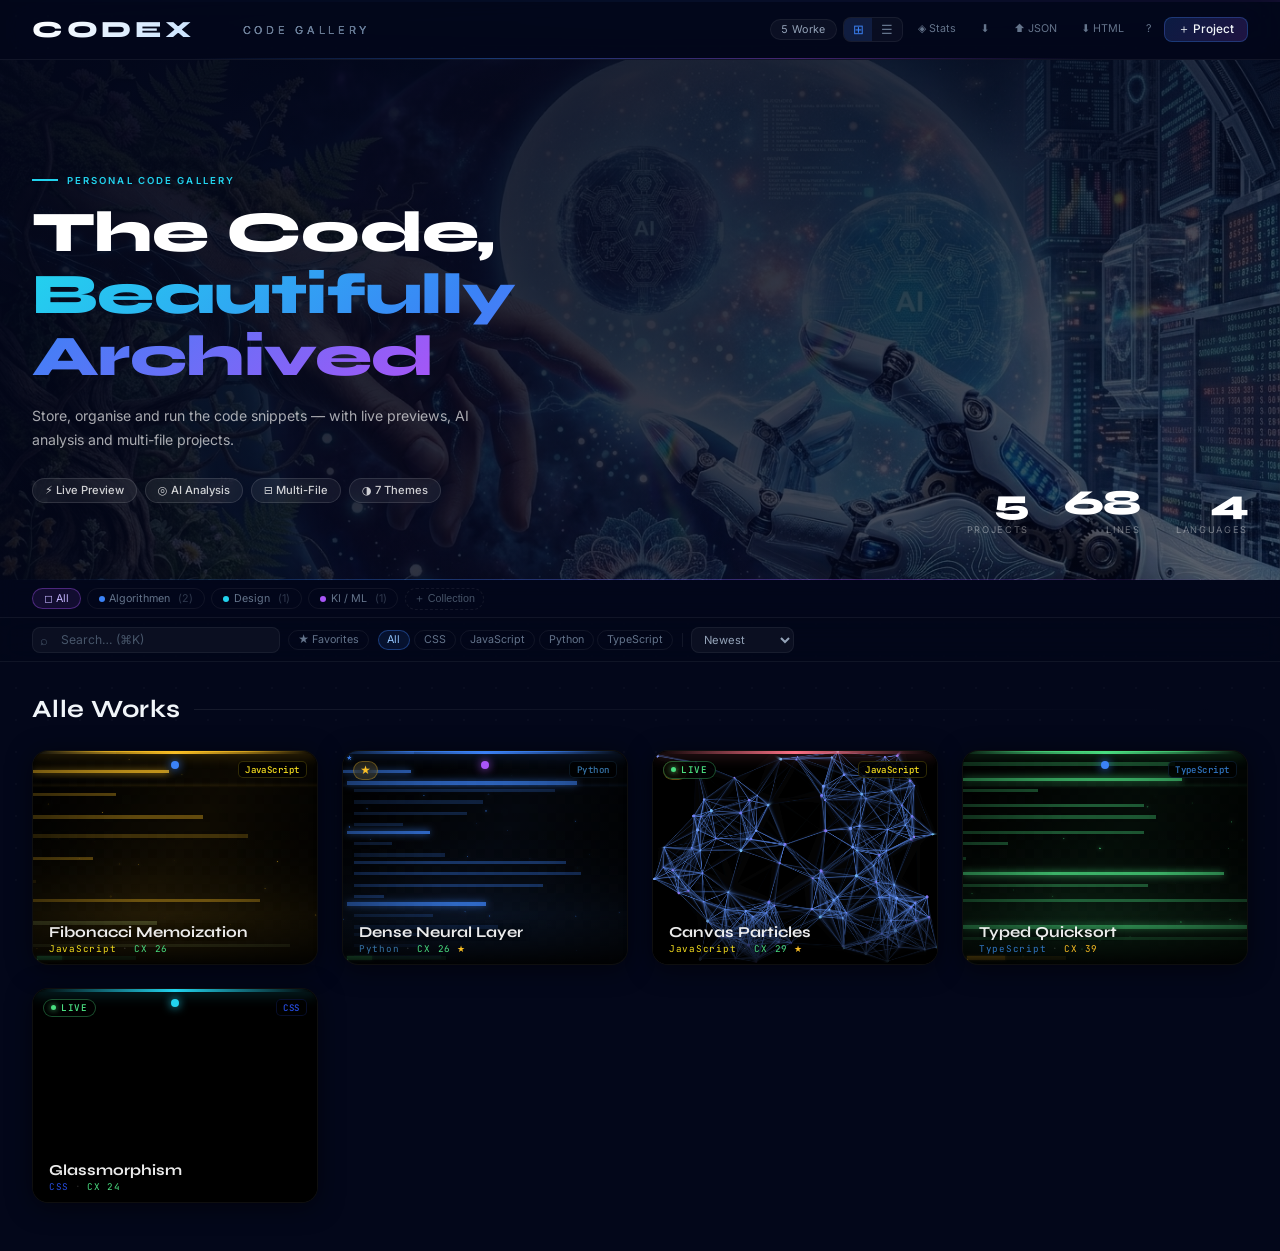
==== commit 08005aa4: "Update index.html" ====
--- a/index.html
+++ b/index.html
@@ -38,8 +38,6 @@
 /* FIX #1: removed duplicate position:relative that was overriding position:sticky */
 nav{position:sticky;top:0;z-index:200;height:60px;display:flex;align-items:center;justify-content:space-between;padding:0 2rem;background:rgba(3,7,26,.88);backdrop-filter:blur(24px) saturate(160%);border-bottom:1px solid var(--bdr)}
 nav::after{content:'';position:absolute;bottom:0;left:15%;right:15%;height:1px;background:linear-gradient(90deg,transparent,rgba(59,130,246,.4),rgba(168,85,247,.4),transparent)}
-.nav-l{display:flex;align-items:center;gap:1.1rem;position:relative;z-index:1}
-.nav-gallery-label{font-family:var(--fi);font-size:.72rem;letter-spacing:.22em;text-transform:uppercase;color:var(--mut);user-select:none}
 .logo{font-family:var(--fd);font-size:1.45rem;font-weight:800;letter-spacing:.16em;text-transform:uppercase;cursor:pointer;user-select:none;background:linear-gradient(135deg,#fff,#93c5fd,#c4b5fd,#fff);background-size:300% 300%;-webkit-background-clip:text;-webkit-text-fill-color:transparent;background-clip:text;animation:logoShimmer 6s ease infinite;display:flex;align-items:center;gap:.55rem;z-index:1;position:relative}
 @keyframes logoShimmer{0%,100%{background-position:0% 50%}50%{background-position:100% 50%}}
 .logo-sub{font-family:var(--fi);font-size:.68rem;font-weight:400;-webkit-text-fill-color:var(--mut2)}
@@ -78,6 +76,23 @@
 .tsep{width:1px;height:14px;background:rgba(255,255,255,.07);flex-shrink:0}
 .sortsel{background:rgba(255,255,255,.04);border:1px solid var(--bdr);border-radius:8px;padding:.25rem .5rem;font-family:var(--fi);font-size:.7rem;color:var(--txt2);outline:none;cursor:pointer}
 .sortsel option{background:#0d1526}
+/* ── HERO ─────────────────────────────────────────────────── */
+.hero{position:relative;z-index:50;min-height:520px;display:flex;align-items:flex-end;overflow:hidden;background:var(--bg1)}
+.hero-bg{position:absolute;inset:0;background-image:url('assets/hero-bg.jpg');background-size:cover;background-position:center top;opacity:.55;z-index:0}
+.hero-overlay{position:absolute;inset:0;z-index:1;background:linear-gradient(135deg,rgba(3,7,26,.92) 0%,rgba(3,7,26,.65) 55%,rgba(3,7,26,.3) 100%)}
+.hero-content{position:relative;z-index:2;padding:3.5rem 2rem 2.8rem;max-width:680px}
+.hero-label{font-size:.6rem;text-transform:uppercase;letter-spacing:.22em;color:var(--cyan);font-weight:600;margin-bottom:1rem;display:flex;align-items:center;gap:.55rem}
+.hero-label::before{content:'';display:inline-block;width:26px;height:1.5px;background:var(--cyan)}
+.hero-title{font-family:var(--fd);font-size:clamp(2.4rem,5vw,3.6rem);font-weight:800;line-height:1.08;letter-spacing:-.01em;color:#fff;margin-bottom:1rem}
+.hero-title span{background:linear-gradient(135deg,var(--cyan),var(--blue),var(--purple));-webkit-background-clip:text;-webkit-text-fill-color:transparent;background-clip:text}
+.hero-desc{font-size:.88rem;color:rgba(255,255,255,.65);line-height:1.7;max-width:480px;margin-bottom:1.6rem}
+.hero-pills{display:flex;flex-wrap:wrap;gap:.5rem;margin-bottom:2rem}
+.hero-pill{display:inline-flex;align-items:center;gap:.35rem;padding:.3rem .75rem;border-radius:99px;border:1px solid rgba(255,255,255,.12);background:rgba(255,255,255,.06);backdrop-filter:blur(8px);font-size:.7rem;color:rgba(255,255,255,.8);font-weight:500}
+.hero-stats{position:absolute;right:2rem;bottom:2.8rem;z-index:2;display:flex;gap:2.2rem;align-items:flex-end}
+.hstat{text-align:right}
+.hstat-num{font-family:var(--fd);font-size:2.2rem;font-weight:800;color:#fff;line-height:1;letter-spacing:-.02em}
+.hstat-lbl{font-size:.58rem;text-transform:uppercase;letter-spacing:.18em;color:rgba(255,255,255,.4);margin-top:.22rem}
+.hero-divider{position:absolute;bottom:0;left:0;right:0;height:1px;background:linear-gradient(90deg,transparent,rgba(59,130,246,.35),rgba(168,85,247,.35),transparent);z-index:3}
 .recent-bar{padding:.55rem 2rem;display:none;gap:.5rem;align-items:center;border-bottom:1px solid var(--bdr);background:rgba(3,7,26,.45);position:relative;z-index:60}
 .recent-bar.show{display:flex}
 .recent-label{font-size:.6rem;text-transform:uppercase;letter-spacing:.14em;color:var(--mut);white-space:nowrap;flex-shrink:0}
@@ -207,10 +222,11 @@
 .cfn{font-family:var(--fc);font-size:.66rem;color:var(--mut2);flex:1;margin-left:.26rem}
 .cacts2{display:flex;gap:.25rem;margin-left:auto}
 pre{margin:0;padding:1.25rem 1.25rem 3rem;font-family:var(--fc);font-size:.76rem;line-height:1.8;color:#cdd6f4}
-.cl{display:flex;transition:background .1s}
+.cl{display:table-row}.cl:hover .ln,.cl:hover .lc{background:rgba(59,130,246,.05)}
 .cl:hover{background:rgba(59,130,246,.05)}
-.ln{color:rgba(71,85,105,.5);user-select:none;min-width:2.2rem;padding-right:.72rem;text-align:right;font-size:.63rem;flex-shrink:0}
-.lc{flex:1;white-space:pre-wrap;word-break:break-all}
+.ln{display:table-cell;color:rgba(71,85,105,.45);user-select:none;min-width:2.4rem;padding:.13rem .65rem .13rem .4rem;text-align:right;font-size:.65rem;font-variant-numeric:tabular-nums;border-right:1px solid rgba(255,255,255,.05);white-space:nowrap;vertical-align:top}
+.lc{display:table-cell;white-space:pre;line-height:1.65;padding:.13rem 0 .13rem .72rem;vertical-align:top;width:100%}
+.code-table{border-collapse:collapse;width:max-content;min-width:100%;font-family:var(--fc);font-size:.73rem}
 .lc mark{background:rgba(251,191,36,.22);color:var(--amber);border-radius:2px}
 .minimap{width:72px;flex-shrink:0;border-left:1px solid var(--bdr);background:rgba(0,0,0,.45);cursor:pointer;overflow:hidden;position:relative}
 .mm-vp{position:absolute;left:0;right:0;background:rgba(59,130,246,.1);border:1px solid rgba(59,130,246,.22);pointer-events:none;transition:top .08s}
@@ -333,372 +349,71 @@
 .t-ai{background:rgba(10,0,20,.95);border-color:rgba(168,85,247,.18);color:#c4b5fd}
 @keyframes ti{from{opacity:0;transform:translateX(10px)}to{opacity:1;transform:translateX(0)}}
 @media(max-width:700px){nav,.toolbar,main,.dh,.coll-bar,.recent-bar{padding-left:1rem;padding-right:1rem}.dsb,.minimap,.run-out{display:none}.dn{font-size:1.4rem}.gallery{grid-template-columns:1fr}}
-/* ══════════════════════════════════════════
-   HERO BANNER  — photo-style, matches live site
-══════════════════════════════════════════ */
-
-/* ── Light theme variables ── */
-body.light-theme{
-  --bg:#f0f4f8;--bg1:#e8ecf2;--bg2:#dde3ed;--bg3:#d0d8e8;
-  --sur:#c8d0e0;--sur2:#bcc6d8;
-  --bdr:rgba(0,0,0,.08);--bdr2:rgba(0,0,0,.14);--bdr3:rgba(0,0,0,.2);
-  --txt:#0f172a;--txt2:#334155;--mut:#64748b;--mut2:#94a3b8;
-}
-
-.hero{
-  position:relative;
-  z-index:1;
-  min-height:100vh;
-  display:flex;
-  flex-direction:column;
-  align-items:flex-start;
-  justify-content:center;
-  text-align:left;
-  padding:7rem 4rem 4rem;
-  overflow:hidden;
-  isolation:isolate;
-}
-
-/* ── Photo background — image loaded from assets folder ── */
-.hero-photo-bg{
-  position:absolute;
-  inset:0;
-  z-index:0;
-  background-image:url('assets/hero-bg.jpg');
-  background-size:cover;
-  background-position:center 30%;
-  background-repeat:no-repeat;
-  /* Fallback dark gradient if image not yet present */
-  background-color:#020510;
-}
-/* grain overlay */
-.hero-photo-bg::after{
-  content:'';
-  position:absolute;
-  inset:0;
-  background-image:url("data:image/svg+xml,%3Csvg viewBox='0 0 256 256' xmlns='http://www.w3.org/2000/svg'%3E%3Cfilter id='n'%3E%3CfeTurbulence type='fractalNoise' baseFrequency='0.9' numOctaves='4' stitchTiles='stitch'/%3E%3C/filter%3E%3Crect width='100%25' height='100%25' filter='url(%23n)' opacity='0.06'/%3E%3C/svg%3E");
-  background-size:200px 200px;
-  opacity:.14;
-  pointer-events:none;
-}
-
-/* ── Semi-transparent overlay for text readability ── */
-.hero-photo-overlay{
-  position:absolute;
-  inset:0;
-  z-index:1;
-  background:
-    linear-gradient(to right,
-      rgba(3,7,26,.80) 0%,
-      rgba(3,7,26,.55) 50%,
-      rgba(3,7,26,.25) 100%),
-    linear-gradient(to bottom,
-      rgba(3,7,26,.40) 0%,
-      rgba(3,7,26,.10) 40%,
-      rgba(3,7,26,.55) 100%);
-  pointer-events:none;
-}
-
-/* star-field dots */
-.hero::before{
-  content:'';
-  position:absolute;
-  inset:0;
-  z-index:2;
-  background-image:
-    radial-gradient(1px 1px at 10%  15%, rgba(255,255,255,.55) 0%, transparent 100%),
-    radial-gradient(1px 1px at 25%  8%,  rgba(255,255,255,.4)  0%, transparent 100%),
-    radial-gradient(1px 1px at 40%  20%, rgba(255,255,255,.6)  0%, transparent 100%),
-    radial-gradient(1px 1px at 60%  5%,  rgba(255,255,255,.45) 0%, transparent 100%),
-    radial-gradient(1px 1px at 75%  18%, rgba(255,255,255,.5)  0%, transparent 100%),
-    radial-gradient(1px 1px at 88%  10%, rgba(255,255,255,.4)  0%, transparent 100%),
-    radial-gradient(1px 1px at 15%  35%, rgba(255,255,255,.25) 0%, transparent 100%),
-    radial-gradient(1px 1px at 50%  12%, rgba(255,255,255,.5)  0%, transparent 100%),
-    radial-gradient(1.5px 1.5px at 85% 25%, rgba(200,210,255,.6) 0%, transparent 100%),
-    radial-gradient(1px 1px at 30%  45%, rgba(255,255,255,.2)  0%, transparent 100%);
-  pointer-events:none;
-  animation:starTwinkle 8s ease-in-out infinite alternate;
-}
-@keyframes starTwinkle{
-  0%  {opacity:.7}
-  50% {opacity:1}
-  100%{opacity:.6}
-}
-
-.hero-content{
-  position:relative;
-  z-index:5;
-  max-width:600px;
-}
-.hero-eyebrow{
-  display:inline-flex;
-  align-items:center;
-  gap:.65rem;
-  font-family:var(--fc);
-  font-size:.65rem;
-  letter-spacing:.22em;
-  text-transform:uppercase;
-  color:rgba(255,255,255,.6);
-  margin-bottom:1.6rem;
-}
-.hero-eyebrow-line{
-  display:block;
-  width:28px;
-  height:1px;
-  background:rgba(255,255,255,.45);
-  flex-shrink:0;
-}
-.hero-title{
-  font-family:var(--fd);
-  font-size:clamp(3.2rem, 7.5vw, 6.5rem);
-  font-weight:800;
-  line-height:1.0;
-  letter-spacing:-.02em;
-  color:#fff;
-  margin-bottom:1.4rem;
-  filter:drop-shadow(0 0 40px rgba(99,160,255,.25));
-}
-.hero-title-accent{
-  background:linear-gradient(160deg,
-    #60a5fa 0%,
-    #93c5fd 30%,
-    #67e8f9 65%,
-    #a5f3fc 100%);
-  background-size:300% 300%;
-  -webkit-background-clip:text;
-  -webkit-text-fill-color:transparent;
-  background-clip:text;
-  animation:heroShimmer 8s ease infinite;
-}
-@keyframes heroShimmer{
-  0%,100%{background-position:0% 50%}
-  50%{background-position:100% 50%}
-}
-.hero-desc{
-  font-size:clamp(.88rem,2vw,1rem);
-  color:rgba(255,255,255,.68);
-  line-height:1.75;
-  max-width:480px;
-  margin-bottom:2rem;
-}
-.hero-pills{
-  display:flex;
-  align-items:center;
-  gap:.45rem;
-  flex-wrap:wrap;
-}
-.hero-pill{
-  display:inline-flex;
-  align-items:center;
-  gap:.38rem;
-  padding:.33rem .88rem;
-  border-radius:99px;
-  border:1px solid rgba(255,255,255,.14);
-  background:rgba(255,255,255,.07);
-  color:rgba(255,255,255,.75);
-  font-family:var(--fi);
-  font-size:.72rem;
-  cursor:pointer;
-  backdrop-filter:blur(8px);
-  transition:all .2s;
-  white-space:nowrap;
-}
-.hero-pill:hover{
-  background:rgba(255,255,255,.14);
-  border-color:rgba(255,255,255,.28);
-  color:#fff;
-}
-
-/* Stats — bottom right of hero */
-.hero-stats{
-  position:absolute;
-  bottom:3rem;
-  right:3rem;
-  z-index:5;
-  display:flex;
-  align-items:flex-end;
-  gap:2rem;
-}
-.hero-stat{
-  text-align:center;
-}
-.hero-stat-val{
-  font-family:var(--fd);
-  font-size:2.6rem;
-  font-weight:700;
-  color:#fff;
-  line-height:1;
-  text-shadow:0 0 20px rgba(150,200,255,.35);
-}
-.hero-stat-lbl{
-  font-size:.58rem;
-  letter-spacing:.18em;
-  text-transform:uppercase;
-  color:rgba(255,255,255,.4);
-  margin-top:.3rem;
-}
-.hero-sep{
-  width:1px;height:36px;
-  background:rgba(255,255,255,.12);
-  margin-bottom:.5rem;
-}
-@media(max-width:700px){
-  .hero{min-height:90vh;padding:5rem 1.5rem 3rem}
-  .hero-stats{position:relative;bottom:unset;right:unset;margin-top:3rem;gap:1.5rem}
-  .hero-sep{display:none}
-}
-
 </style>
 </head>
 <body>
-
-<!-- ══════════════════════════════════════════
-     APP NAV (sticky, appears below hero)
-══════════════════════════════════════════ -->
-<nav id="app-nav">
-  <div class="nav-l">
-    <div class="logo" onclick="closeAll()">CODEX</div>
-    <span class="nav-gallery-label">Code Gallery</span>
-  </div>
+<div class="beam"></div>
+<canvas id="bg-canvas"></canvas>
+<div class="qp-tooltip" id="qp-tooltip"><canvas id="qp-cv" width="260" height="96"></canvas><div id="qp-body"></div><div class="qp-info"><div class="qp-name" id="qp-name"></div><div class="qp-stats" id="qp-stats"></div></div></div>
+<nav>
+  <div class="logo" onclick="closeAll()">CODEX<span style="opacity:.3;margin:0 .4rem">/</span><span class="logo-sub">code gallery</span></div>
   <div class="nav-r">
     <span class="nav-pill" id="pcount">0 Works</span>
-    <div class="vtog">
-      <button class="vt on" id="vg" onclick="setView('grid')" title="Grid (G)">⊞</button>
-      <button class="vt" id="vl" onclick="setView('list')" title="Liste (L)">☰</button>
-    </div>
-    <button class="btn btn-ghost btn-sm" onclick="toggleTheme()" id="theme-btn">◑ Theme</button>
-    <button class="btn btn-ghost btn-sm" onclick="toggleDash()" id="dash-btn">◉ Stats</button>
-    <button class="btn btn-ghost btn-sm" onclick="showModal('import-modal')">⬇ Import</button>
-    <button class="btn btn-ghost btn-sm" onclick="exportAll()" title="Export JSON">⬆ Export</button>
-    <button class="btn btn-ghost btn-sm" onclick="exportHTML()" title="Export read-only HTML gallery">⊟ HTML</button>
+    <div class="vtog"><button class="vt on" id="vg" onclick="setView('grid')" title="Grid (G)">⊞</button><button class="vt" id="vl" onclick="setView('list')" title="Liste (L)">☰</button></div>
+    <button class="btn btn-ghost btn-sm" onclick="toggleDash()" id="dash-btn">◈ Stats</button>
+    <button class="btn btn-ghost btn-sm" onclick="showModal('import-modal')">⬇</button>
+    <button class="btn btn-ghost btn-sm" onclick="exportAll()" title="Export JSON">⬆ JSON</button><button class="btn btn-ghost btn-sm" onclick="exportHTML()" title="Export read-only HTML gallery">⬇ HTML</button>
     <button class="btn btn-ghost btn-sm btn-ico" onclick="showModal('sc-modal')">?</button>
     <button class="btn btn-primary" onclick="openDrw(null)">＋ Project</button>
   </div>
 </nav>
 
+<!-- HERO -->
+<section class="hero" id="hero">
+  <div class="hero-bg"></div>
+  <div class="hero-overlay"></div>
+  <div class="hero-content">
+    <div class="hero-label">Personal Code Gallery</div>
+    <h1 class="hero-title">The Code,<br><span>Beautifully<br>Archived</span></h1>
+    <p class="hero-desc">Store, organise and run the code snippets — with live previews, AI analysis and multi-file projects.</p>
+    <div class="hero-pills">
+      <span class="hero-pill">⚡ Live Preview</span>
+      <span class="hero-pill">◎ AI Analysis</span>
+      <span class="hero-pill">⊟ Multi-File</span>
+      <span class="hero-pill">◑ 7 Themes</span>
+    </div>
+  </div>
+  <div class="hero-stats">
+    <div class="hstat"><div class="hstat-num" id="hero-pcount">0</div><div class="hstat-lbl">Projects</div></div>
+    <div class="hstat"><div class="hstat-num" id="hero-lines">0</div><div class="hstat-lbl">Lines</div></div>
+    <div class="hstat"><div class="hstat-num" id="hero-langs">0</div><div class="hstat-lbl">Languages</div></div>
+  </div>
+  <div class="hero-divider"></div>
+</section>
+
 <div class="dash" id="dash"></div>
 <div class="coll-bar" id="coll-bar"></div>
-
 <div class="toolbar">
-  <div class="sw">
-    <span class="si">⌕</span>
-    <input id="search" placeholder="Search… (⌘K)" oninput="focusIdx=-1;render()">
-  </div>
+  <div class="sw"><span class="si">⌕</span><input id="search" placeholder="Search… (⌘K)" oninput="focusIdx=-1;render()"></div>
   <button class="pill" id="fav-pill" onclick="toggleFavFilter()" style="display:none">★ Favorites</button>
   <div class="pills" id="pills"></div>
   <div class="tsep"></div>
   <select class="sortsel" id="sort" onchange="focusIdx=-1;render();window.scrollTo({top:0,behavior:'smooth'})">
-    <option value="new">Newest</option>
-    <option value="fav">Favorites ★</option>
-    <option value="az">A → Z</option>
-    <option value="lang">Language</option>
-    <option value="lines">Lines</option>
-    <option value="cx">Complexity</option>
+    <option value="new">Newest</option><option value="fav">Favorites ★</option><option value="az">A → Z</option><option value="lang">Language</option><option value="lines">Lines</option><option value="cx">Complexity</option>
   </select>
 </div>
-
-<div class="recent-bar" id="recent-bar">
-  <span class="recent-label">Zuletzt</span>
-  <div class="recent-chips" id="recent-chips"></div>
-</div>
-
-<!-- ══════════════════════════════════════════
-     AMBIENT BACKGROUND (fixed canvas + beam)
-══════════════════════════════════════════ -->
-<div class="beam"></div>
-<canvas id="bg-canvas"></canvas>
-<div class="qp-tooltip" id="qp-tooltip">
-  <canvas id="qp-cv" width="260" height="96"></canvas>
-  <div id="qp-body"></div>
-  <div class="qp-info">
-    <div class="qp-name" id="qp-name"></div>
-    <div class="qp-stats" id="qp-stats"></div>
-  </div>
-</div>
-
-<!-- ══════════════════════════════════════════
-     HERO BANNER
-══════════════════════════════════════════ -->
-<section class="hero" id="hero">
-  <div class="hero-photo-bg"></div>
-  <div class="hero-photo-overlay"></div>
-
-  <div class="hero-content">
-    <div class="hero-eyebrow">
-      <span class="hero-eyebrow-line"></span>
-      Personal Code Gallery
-    </div>
-
-    <h1 class="hero-title">
-      Your Code,<br>
-      <span class="hero-title-accent">Beautifully<br>Archived</span>
-    </h1>
-
-    <p class="hero-desc">
-      Store, organise and run your code snippets — with live
-      previews, AI analysis and multi-file projects.
-    </p>
-
-    <div class="hero-pills">
-      <button class="hero-pill" onclick="openDrw(null)">⚡ Live Preview</button>
-      <button class="hero-pill">○ AI Analysis</button>
-      <button class="hero-pill">⊞ Multi-File</button>
-      <button class="hero-pill">◑ 7 Themes</button>
-    </div>
-  </div>
-
-  <!-- Stats — bottom right -->
-  <div class="hero-stats" id="hero-stats">
-    <div class="hero-stat">
-      <div class="hero-stat-val" id="hs-projects">0</div>
-      <div class="hero-stat-lbl">Projects</div>
-    </div>
-    <div class="hero-sep"></div>
-    <div class="hero-stat">
-      <div class="hero-stat-val" id="hs-lines">0</div>
-      <div class="hero-stat-lbl">Lines</div>
-    </div>
-    <div class="hero-sep"></div>
-    <div class="hero-stat">
-      <div class="hero-stat-val" id="hs-langs">0</div>
-      <div class="hero-stat-lbl">Languages</div>
-    </div>
-  </div>
-</section>
-
-<!-- ══════════════════════════════════════════
-     GALLERY MAIN
-══════════════════════════════════════════ -->
+<div class="recent-bar" id="recent-bar"><span class="recent-label">Zuletzt</span><div class="recent-chips" id="recent-chips"></div></div>
 <main>
-  <div class="sh">
-    <span class="st" id="stitle">Alle Works</span>
-    <div class="sr"></div>
-    <span class="sc" id="scount"></span>
-  </div>
+  <div class="sh"><span class="st" id="stitle">Alle Works</span><div class="sr"></div><span class="sc" id="scount"></span></div>
   <div class="gallery" id="gallery"></div>
-  <div class="empty" id="empty">
-    <div class="empty-glyph">◈</div>
-    <h2>No projects yet</h2>
-    <p>Start your gallery with your first code project.</p>
-    <button class="btn btn-primary" onclick="openDrw(null)">＋ First Project</button>
-  </div>
+  <div class="empty" id="empty"><div class="empty-glyph">◈</div><h2>No projects yet</h2><p>Start your gallery with your first code project.</p><button class="btn btn-primary" onclick="openDrw(null)">＋ First Project</button></div>
 </main>
-
-<!-- ══════════════════════════════════════════
-     DETAIL OVERLAY
-══════════════════════════════════════════ -->
 <div class="ov" id="ov" onclick="handleOvClick(event)">
   <div class="det">
     <div class="dh">
       <div class="dhl">
-        <div class="dey">
-          <div class="dac" id="dac"></div>
-          <span class="dlb" id="dlb"></span>
-          <span style="font-family:var(--fc);font-size:.58rem;padding:.09rem .32rem;border-radius:4px;border:1px solid" id="dcx"></span>
-          <span style="font-size:.62rem;color:var(--mut);font-family:var(--fc)" id="dlines"></span>
-        </div>
-        <div class="dn" id="dname"></div>
-        <div class="dd" id="ddesc"></div>
+        <div class="dey"><div class="dac" id="dac"></div><span class="dlb" id="dlb"></span><span style="font-family:var(--fc);font-size:.58rem;padding:.09rem .32rem;border-radius:4px;border:1px solid" id="dcx"></span><span style="font-size:.62rem;color:var(--mut);font-family:var(--fc)" id="dlines"></span></div>
+        <div class="dn" id="dname"></div><div class="dd" id="ddesc"></div>
       </div>
       <div class="dhr">
         <button class="btn btn-sm" id="dfav-btn" onclick="toggleFav(curP?.id)">☆</button>
@@ -719,119 +434,23 @@
     </div>
     <div class="dbody">
       <div class="dsb" id="dsb"></div>
-      <div class="panel on" id="pprev">
-        <div class="pvp">
-          <div class="pvbar">
-            <span class="pvbar-l" id="pvlbl">Preview</span>
-            <div style="flex:1"></div>
-            <button class="btn btn-sm btn-ghost" onclick="buildPrev(curP)">↺</button>
-          </div>
-          <div class="pvc" id="pvc">
-            <button class="fs-btn" onclick="openFs()">⛶ Vollbild</button>
-          </div>
-        </div>
+      <div class="panel on" id="pprev"><div class="pvp"><div class="pvbar"><span class="pvbar-l" id="pvlbl">Preview</span><div style="flex:1"></div><button class="btn btn-sm btn-ghost" onclick="buildPrev(curP)">↺</button></div><div class="pvc" id="pvc"><button class="fs-btn" onclick="openFs()">⛶ Vollbild</button></div></div></div>
+      <div class="panel" id="pcode">
+        <div class="cbar"><div class="cdots"><div class="cdot2" style="background:#ff5f57"></div><div class="cdot2" style="background:#ffbd2e"></div><div class="cdot2" style="background:#28c840"></div></div><span class="cfn" id="dfn"></span><div class="cacts2"><button class="btn btn-sm btn-ghost" id="editbtn" onclick="toggleEdit()">✎ Edit</button><button class="btn btn-sm btn-ghost" id="cpybtn" onclick="copyCode()">⎘</button><button class="btn btn-sm btn-ghost" onclick="dlCode()">↓</button></div></div>
+        <div class="code-wrap"><div class="code-scroll" id="code-scroll"><pre id="dcode"></pre><textarea class="editor-ta" id="editor-ta" spellcheck="false" oninput="editorLive()" style="display:none;position:absolute;inset:0;height:100%"></textarea></div><div class="minimap" id="minimap" onclick="minimapClick(event)"><canvas id="mm-cv"></canvas><div class="mm-vp" id="mm-vp"></div></div></div>
       </div>
-      <div class="panel" id="pcode">
-        <div class="cbar">
-          <div class="cdots">
-            <div class="cdot2" style="background:#ff5f57"></div>
-            <div class="cdot2" style="background:#ffbd2e"></div>
-            <div class="cdot2" style="background:#28c840"></div>
-          </div>
-          <span class="cfn" id="dfn"></span>
-          <div class="cacts2">
-            <button class="btn btn-sm btn-ghost" id="editbtn" onclick="toggleEdit()">✎ Edit</button>
-            <button class="btn btn-sm btn-ghost" id="cpybtn" onclick="copyCode()">⎘</button>
-            <button class="btn btn-sm btn-ghost" onclick="dlCode()">↓</button>
-          </div>
-        </div>
-        <div class="code-wrap">
-          <div class="code-scroll" id="code-scroll">
-            <pre id="dcode"></pre>
-            <textarea class="editor-ta" id="editor-ta" spellcheck="false" oninput="editorLive()" style="display:none;position:absolute;inset:0;height:100%"></textarea>
-          </div>
-          <div class="minimap" id="minimap" onclick="minimapClick(event)">
-            <canvas id="mm-cv"></canvas>
-            <div class="mm-vp" id="mm-vp"></div>
-          </div>
-        </div>
-      </div>
-      <div class="panel" id="prun">
-        <div class="run-panel">
-          <div class="run-bar">
-            <span style="font-size:.67rem;color:var(--mut2)" id="run-label">JS Run</span>
-            <div style="flex:1"></div>
-            <button class="btn btn-sm btn-ghost" onclick="clearCons()">✕ Clear</button>
-            <button class="btn btn-sm btn-green" onclick="runCode()" id="run-btn">▷ Run</button>
-          </div>
-          <div class="run-body">
-            <div class="run-code"><pre id="run-pre"></pre></div>
-            <div class="run-out">
-              <div class="run-out-head">
-                <span class="run-out-label">Console</span>
-                <span style="font-size:.59rem;color:var(--mut)" id="ccount">0</span>
-              </div>
-              <div class="run-cons" id="run-cons"></div>
-            </div>
-          </div>
-          <div class="run-hint" id="run-hint"></div>
-        </div>
-      </div>
+      <div class="panel" id="prun"><div class="run-panel"><div class="run-bar"><span style="font-size:.67rem;color:var(--mut2)" id="run-label">JS Run</span><div style="flex:1"></div><button class="btn btn-sm btn-ghost" onclick="clearCons()">✕ Clear</button><button class="btn btn-sm btn-green" onclick="runCode()" id="run-btn">▷ Run</button></div><div class="run-body"><div class="run-code"><pre id="run-pre"></pre></div><div class="run-out"><div class="run-out-head"><span class="run-out-label">Console</span><span style="font-size:.59rem;color:var(--mut)" id="ccount">0</span></div><div class="run-cons" id="run-cons"></div></div></div><div class="run-hint" id="run-hint"></div></div></div>
       <div class="panel" id="pchart"><div class="chart-panel" id="chart-panel"></div></div>
-      <div class="panel" id="pnote">
-        <div style="display:flex;flex-direction:column;flex:1;overflow:hidden">
-          <div class="notes-bar">
-            <span style="font-size:.66rem;color:var(--mut2)">✏ Notes</span>
-            <div style="flex:1"></div>
-            <span style="font-size:.59rem;color:var(--mut)" id="note-st"></span>
-          </div>
-          <textarea class="notes-ta" id="notes-ta" placeholder="Gedanken, TODOs, Referenzen…" oninput="saveNote()"></textarea>
-        </div>
-      </div>
+      <div class="panel" id="pnote"><div style="display:flex;flex-direction:column;flex:1;overflow:hidden"><div class="notes-bar"><span style="font-size:.66rem;color:var(--mut2)">✏ Notes</span><div style="flex:1"></div><span style="font-size:.59rem;color:var(--mut)" id="note-st"></span></div><textarea class="notes-ta" id="notes-ta" placeholder="Gedanken, TODOs, Referenzen…" oninput="saveNote()"></textarea></div></div>
       <div class="panel" id="pstats"><div class="sp" id="dstats"></div></div>
-      <div class="panel" id="pai">
-        <div class="aip">
-          <div class="ai-presets" id="ai-presets"></div>
-          <div class="ai-bar">
-            <input id="ai-input" placeholder='e.g. "Find bugs", "Explain", "Big-O"…' onkeydown="if(event.key==='Enter')runAI()">
-            <button class="btn btn-sm" style="background:rgba(168,85,247,.14);border-color:rgba(168,85,247,.28);color:#c4b5fd" onclick="runAI()">✦</button>
-          </div>
-          <div class="ai-res empty" id="ai-res">
-            <div>
-              <div style="font-size:2rem;opacity:.16;margin-bottom:.48rem">✦</div>
-              <span style="font-size:.74rem">Choose an analysis type or ask about the code</span>
-            </div>
-          </div>
-          <div class="ai-meta" id="ai-meta" style="display:none">
-            <span class="ai-metadot"></span>
-            <span id="ai-mt" style="font-size:.59rem;color:var(--mut)"></span>
-          </div>
-        </div>
-      </div>
+      <div class="panel" id="pai"><div class="aip"><div class="ai-presets" id="ai-presets"></div><div class="ai-bar"><input id="ai-input" placeholder="e.g. "Find bugs", "Explain", "Big-O"…" onkeydown="if(event.key==='Enter')runAI()"><button class="btn btn-sm" style="background:rgba(168,85,247,.14);border-color:rgba(168,85,247,.28);color:#c4b5fd" onclick="runAI()">✦</button></div><div class="ai-res empty" id="ai-res"><div><div style="font-size:2rem;opacity:.16;margin-bottom:.48rem">✦</div><span style="font-size:.74rem">Choose an analysis type or ask about the code</span></div></div><div class="ai-meta" id="ai-meta" style="display:none"><span class="ai-metadot"></span><span id="ai-mt" style="font-size:.59rem;color:var(--mut)"></span></div></div></div>
     </div>
   </div>
 </div>
-
-<!-- ══════════════════════════════════════════
-     FULLSCREEN OVERLAY
-══════════════════════════════════════════ -->
-<div class="fs-ov" id="fs-ov">
-  <div class="fs-head">
-    <span class="fs-title" id="fs-title">Fullscreen</span>
-    <button class="btn btn-sm btn-ghost" onclick="closeFs()">✕ Close</button>
-  </div>
-  <div class="fs-body" id="fs-body"></div>
-</div>
-
-<!-- ══════════════════════════════════════════
-     DRAWER — Add / Edit Project
-══════════════════════════════════════════ -->
+<div class="fs-ov" id="fs-ov"><div class="fs-head"><span class="fs-title" id="fs-title">Fullscreen</span><button class="btn btn-sm btn-ghost" onclick="closeFs()">✕ Close</button></div><div class="fs-body" id="fs-body"></div></div>
 <div class="drw-bg" id="drwbg" onclick="if(event.target.id==='drwbg')closeDrw()">
   <div class="drw" style="width:540px">
-    <div class="dwh">
-      <span class="dwt" id="drwtitle">New Project</span>
-      <button class="btn btn-ico btn-ghost" onclick="closeDrw()">✕</button>
-    </div>
+    <div class="dwh"><span class="dwt" id="drwtitle">New Project</span><button class="btn btn-ico btn-ghost" onclick="closeDrw()">✕</button></div>
     <div id="drw-steps" style="display:flex;align-items:center;border-bottom:1px solid var(--bdr);flex-shrink:0">
       <div id="step1-tab" onclick="goDrwStep(1)" style="flex:1;text-align:center;padding:.55rem .5rem;font-size:.7rem;cursor:pointer;border-bottom:2px solid var(--blue);color:var(--txt);transition:all .2s"><span style="font-size:.9rem">①</span> Code eingeben</div>
       <div id="step2-tab" style="flex:1;text-align:center;padding:.55rem .5rem;font-size:.7rem;cursor:default;border-bottom:2px solid transparent;color:var(--mut);transition:all .2s"><span style="font-size:.9rem">②</span> KI-Prüfung</div>
@@ -842,9 +461,7 @@
       <div class="field"><label>Description <span style="color:var(--mut);font-size:.7em">(optional — AI fills it in)</span></label><input id="fd" placeholder="AI can fill this in automatically…"></div>
       <div class="frow">
         <div class="field"><label>Collection</label><select id="fcoll"><option value="">– None –</option></select></div>
-        <div class="field"><label>Language <span style="color:var(--mut);font-size:.7em" id="lang-auto-hint"></span></label>
-          <select id="fl"><option>JavaScript</option><option>TypeScript</option><option>Python</option><option>Rust</option><option>Go</option><option>CSS</option><option>HTML</option><option>C++</option><option>Java</option><option>SQL</option><option>Shell</option><option>Other</option></select>
-        </div>
+        <div class="field"><label>Language <span style="color:var(--mut);font-size:.7em" id="lang-auto-hint"></span></label><select id="fl"><option>JavaScript</option><option>TypeScript</option><option>Python</option><option>Rust</option><option>Go</option><option>CSS</option><option>HTML</option><option>C++</option><option>Java</option><option>SQL</option><option>Shell</option><option>Other</option></select></div>
       </div>
       <div class="frow">
         <div class="field"><label>Tags <span style="color:var(--mut);font-size:.7em">(AI suggests)</span></label><input id="ft" placeholder="math, recursion"></div>
@@ -885,150 +502,16 @@
         <div class="field"><label>Tags (comma-separated)</label><input id="ft2"></div>
       </div>
     </div>
-    <div class="dwf" id="drw-footer">
-      <button class="btn btn-ghost" onclick="closeDrw()">Cancel</button>
-      <div style="display:flex;gap:.45rem" id="drw-footer-btns"></div>
-    </div>
+    <div class="dwf" id="drw-footer"><button class="btn btn-ghost" onclick="closeDrw()">Cancel</button><div style="display:flex;gap:.45rem" id="drw-footer-btns"></div></div>
   </div>
 </div>
-
-<!-- ══════════════════════════════════════════
-     MODALS
-══════════════════════════════════════════ -->
-<div class="modal-bg" id="confirm-modal">
-  <div class="modal">
-    <div class="modal-head"><h3>Delete?</h3></div>
-    <div class="modal-body"><p id="cfmsg"></p></div>
-    <div class="modal-foot">
-      <button class="btn btn-ghost" onclick="hideModal('confirm-modal')">Cancel</button>
-      <button class="btn btn-danger" id="cfok">Löschen</button>
-    </div>
-  </div>
-</div>
-
-<div class="modal-bg" id="sc-modal" onclick="if(event.target===this)hideModal('sc-modal')">
-  <div class="modal" style="max-width:500px">
-    <div class="modal-head" style="display:flex;align-items:center;justify-content:space-between">
-      <h3>Keyboard Shortcuts</h3>
-      <button class="btn btn-ico btn-ghost" onclick="hideModal('sc-modal')">✕</button>
-    </div>
-    <div class="modal-body">
-      <div class="sc-grid">
-        <div class="sc-row"><span class="sc-label">New Project</span><div class="sc-keys"><span class="kbd">⌘</span><span class="kbd">N</span></div></div>
-        <div class="sc-row"><span class="sc-label">Search</span><div class="sc-keys"><span class="kbd">⌘</span><span class="kbd">K</span></div></div>
-        <div class="sc-row"><span class="sc-label">Close</span><div class="sc-keys"><span class="kbd">Esc</span></div></div>
-        <div class="sc-row"><span class="sc-label">Grid / List</span><div class="sc-keys"><span class="kbd">G</span><span class="kbd">L</span></div></div>
-        <div class="sc-row"><span class="sc-label">Navigate</span><div class="sc-keys"><span class="kbd">←→↑↓</span></div></div>
-        <div class="sc-row"><span class="sc-label">Open</span><div class="sc-keys"><span class="kbd">↵</span></div></div>
-        <div class="sc-row"><span class="sc-label">Stats</span><div class="sc-keys"><span class="kbd">D</span></div></div>
-        <div class="sc-row"><span class="sc-label">Copy Code</span><div class="sc-keys"><span class="kbd">⌘C</span></div></div>
-        <div class="sc-row"><span class="sc-label">Run JS</span><div class="sc-keys"><span class="kbd">⌘↵</span></div></div>
-        <div class="sc-row"><span class="sc-label">Fullscreen</span><div class="sc-keys"><span class="kbd">⌘⇧F</span></div></div>
-        <div class="sc-row"><span class="sc-label">Favorites</span><div class="sc-keys"><span class="kbd">F</span></div></div>
-        <div class="sc-row"><span class="sc-label">Export</span><div class="sc-keys"><span class="kbd">⌘E</span></div></div>
-      </div>
-    </div>
-  </div>
-</div>
-
-<div class="modal-bg" id="import-modal" onclick="if(event.target===this)hideModal('import-modal')">
-  <div class="modal">
-    <div class="modal-head" style="display:flex;align-items:center;justify-content:space-between">
-      <h3>Import</h3>
-      <button class="btn btn-ico btn-ghost" onclick="hideModal('import-modal')">✕</button>
-    </div>
-    <div class="modal-body">
-      <p>Import a <strong>JSON</strong> or an exported <strong>HTML gallery</strong> file — both work.</p>
-      <label class="drop-zone" id="drop-zone" ondragover="dragOver(event)" ondragleave="dragLeave()" ondrop="dropFile(event)" onclick="document.getElementById('file-input').click()">
-        <div style="font-size:1.1rem">⬇</div>
-        <div style="margin-top:.2rem;font-size:.75rem">Drop file or click</div>
-        <div style="font-size:.65rem;margin-top:.12rem;color:var(--mut)">Accepts .json or .html export</div>
-        <input type="file" id="file-input" accept=".json,.html" onchange="importFile(event)">
-      </label>
-      <div style="margin-top:.62rem" class="field">
-        <label>Paste JSON</label>
-        <textarea id="import-json" style="min-height:70px;font-size:.7rem" placeholder='[{"name":"...","code":"..."}]'></textarea>
-      </div>
-    </div>
-    <div class="modal-foot">
-      <button class="btn btn-ghost" onclick="hideModal('import-modal')">Cancel</button>
-      <button class="btn btn-primary" onclick="importJSON()">Import</button>
-    </div>
-  </div>
-</div>
-
-<div class="modal-bg" id="share-modal" onclick="if(event.target===this)hideModal('share-modal')">
-  <div class="modal">
-    <div class="modal-head" style="display:flex;align-items:center;justify-content:space-between">
-      <h3>Share</h3>
-      <button class="btn btn-ico btn-ghost" onclick="hideModal('share-modal')">✕</button>
-    </div>
-    <div class="modal-body">
-      <p>The URL contains the complete project.</p>
-      <div class="qr-wrap"><canvas id="qr-canvas" width="120" height="120"></canvas></div>
-      <div class="share-url" id="share-url-text"></div>
-    </div>
-    <div class="modal-foot">
-      <button class="btn btn-ghost" onclick="hideModal('share-modal')">Close</button>
-      <button class="btn btn-primary" onclick="copyShareUrl()">⎘ Copy URL</button>
-    </div>
-  </div>
-</div>
-
-<div class="modal-bg" id="coll-modal" onclick="if(event.target===this)hideModal('coll-modal')">
-  <div class="modal">
-    <div class="modal-head" style="display:flex;align-items:center;justify-content:space-between">
-      <h3>New Collection</h3>
-      <button class="btn btn-ico btn-ghost" onclick="hideModal('coll-modal')">✕</button>
-    </div>
-    <div class="modal-body">
-      <div style="display:flex;flex-direction:column;gap:.78rem">
-        <div class="field"><label>Name *</label><input id="coll-name" placeholder="e.g. Algorithms"></div>
-        <div class="field"><label>Color</label><div class="swts" id="coll-swts"></div></div>
-      </div>
-    </div>
-    <div class="modal-foot">
-      <button class="btn btn-ghost" onclick="hideModal('coll-modal')">Cancel</button>
-      <button class="btn btn-primary" onclick="addColl()">Create</button>
-    </div>
-  </div>
-</div>
+<div class="modal-bg" id="confirm-modal"><div class="modal"><div class="modal-head"><h3>Delete?</h3></div><div class="modal-body"><p id="cfmsg"></p></div><div class="modal-foot"><button class="btn btn-ghost" onclick="hideModal('confirm-modal')">Cancel</button><button class="btn btn-danger" id="cfok">Löschen</button></div></div></div>
+<div class="modal-bg" id="sc-modal" onclick="if(event.target===this)hideModal('sc-modal')"><div class="modal" style="max-width:500px"><div class="modal-head" style="display:flex;align-items:center;justify-content:space-between"><h3>Keyboard Shortcuts</h3><button class="btn btn-ico btn-ghost" onclick="hideModal('sc-modal')">✕</button></div><div class="modal-body"><div class="sc-grid"><div class="sc-row"><span class="sc-label">New Project</span><div class="sc-keys"><span class="kbd">⌘</span><span class="kbd">N</span></div></div><div class="sc-row"><span class="sc-label">Search</span><div class="sc-keys"><span class="kbd">⌘</span><span class="kbd">K</span></div></div><div class="sc-row"><span class="sc-label">Close</span><div class="sc-keys"><span class="kbd">Esc</span></div></div><div class="sc-row"><span class="sc-label">Grid / List</span><div class="sc-keys"><span class="kbd">G</span><span class="kbd">L</span></div></div><div class="sc-row"><span class="sc-label">Navigate</span><div class="sc-keys"><span class="kbd">←→↑↓</span></div></div><div class="sc-row"><span class="sc-label">Open</span><div class="sc-keys"><span class="kbd">↵</span></div></div><div class="sc-row"><span class="sc-label">Stats</span><div class="sc-keys"><span class="kbd">D</span></div></div><div class="sc-row"><span class="sc-label">Copy Code</span><div class="sc-keys"><span class="kbd">⌘C</span></div></div><div class="sc-row"><span class="sc-label">Run JS</span><div class="sc-keys"><span class="kbd">⌘↵</span></div></div><div class="sc-row"><span class="sc-label">Fullscreen</span><div class="sc-keys"><span class="kbd">⌘⇧F</span></div></div><div class="sc-row"><span class="sc-label">Favorites</span><div class="sc-keys"><span class="kbd">F</span></div></div><div class="sc-row"><span class="sc-label">Export</span><div class="sc-keys"><span class="kbd">⌘E</span></div></div></div></div></div></div>
+<div class="modal-bg" id="import-modal" onclick="if(event.target===this)hideModal('import-modal')"><div class="modal"><div class="modal-head" style="display:flex;align-items:center;justify-content:space-between"><h3>Import</h3><button class="btn btn-ico btn-ghost" onclick="hideModal('import-modal')">✕</button></div><div class="modal-body"><p>Import a <strong>JSON</strong> or an exported <strong>HTML gallery</strong> file — both work.</p><label class="drop-zone" id="drop-zone" ondragover="dragOver(event)" ondragleave="dragLeave()" ondrop="dropFile(event)" onclick="document.getElementById('file-input').click()"><div style="font-size:1.1rem">⬇</div><div style="margin-top:.2rem;font-size:.75rem">Drop file or click</div><div style="font-size:.65rem;margin-top:.12rem;color:var(--mut)">Accepts .json or .html export</div><input type="file" id="file-input" accept=".json,.html" onchange="importFile(event)"></label><div style="margin-top:.62rem" class="field"><label>Paste JSON</label><textarea id="import-json" style="min-height:70px;font-size:.7rem" placeholder='[{"name":"...","code":"..."}]'></textarea></div></div><div class="modal-foot"><button class="btn btn-ghost" onclick="hideModal('import-modal')">Cancel</button><button class="btn btn-primary" onclick="importJSON()">Import</button></div></div></div>
+<div class="modal-bg" id="share-modal" onclick="if(event.target===this)hideModal('share-modal')"><div class="modal"><div class="modal-head" style="display:flex;align-items:center;justify-content:space-between"><h3>Share</h3><button class="btn btn-ico btn-ghost" onclick="hideModal('share-modal')">✕</button></div><div class="modal-body"><p>The URL contains the complete project.</p><div class="qr-wrap"><canvas id="qr-canvas" width="120" height="120"></canvas></div><div class="share-url" id="share-url-text"></div></div><div class="modal-foot"><button class="btn btn-ghost" onclick="hideModal('share-modal')">Close</button><button class="btn btn-primary" onclick="copyShareUrl()">⎘ Copy URL</button></div></div></div>
+<div class="modal-bg" id="coll-modal" onclick="if(event.target===this)hideModal('coll-modal')"><div class="modal"><div class="modal-head" style="display:flex;align-items:center;justify-content:space-between"><h3>New Collection</h3><button class="btn btn-ico btn-ghost" onclick="hideModal('coll-modal')">✕</button></div><div class="modal-body"><div style="display:flex;flex-direction:column;gap:.78rem"><div class="field"><label>Name *</label><input id="coll-name" placeholder="e.g. Algorithms"></div><div class="field"><label>Color</label><div class="swts" id="coll-swts"></div></div></div></div><div class="modal-foot"><button class="btn btn-ghost" onclick="hideModal('coll-modal')">Cancel</button><button class="btn btn-primary" onclick="addColl()">Create</button></div></div></div>
 
 <div id="toasts"></div>
-
-<!-- ══════════════════════════════════════════
-     SCRIPTS
-══════════════════════════════════════════ -->
-
-<script>
-  // Update hero stats after data loads
-  function updateHeroStats() {
-    const total = P.length;
-    const lines = P.reduce((s, p) => s + p.code.split('\n').length, 0);
-    const langs = new Set(P.map(p => p.language)).size;
-
-    function animCount(el, target) {
-      if (!el) return;
-      const dur = 900, step = 16;
-      let cur = 0, t = 0;
-      const tick = () => {
-        t += step;
-        cur = Math.round(target * Math.min(t / dur, 1));
-        el.textContent = cur >= 1000 ? (cur / 1000).toFixed(1) + 'k' : cur;
-        if (t < dur) requestAnimationFrame(tick);
-      };
-      requestAnimationFrame(tick);
-    }
-    animCount(document.getElementById('hs-projects'), total);
-    animCount(document.getElementById('hs-lines'),    lines);
-    animCount(document.getElementById('hs-langs'),    langs);
-  }
-
-  // Update hero stats periodically (safe approach)
-  setTimeout(updateHeroStats, 400);
-  setInterval(updateHeroStats, 3000);
-</script>
-
 <script>
 const SK='codex_v9';
 
@@ -1638,8 +1121,41 @@
   window.addEventListener('resize',resize);resize();draw();
 })();
 
-function load(){try{const d=JSON.parse(localStorage.getItem(SK)||'{}');P=d.P||[];C=d.C||[];recentIds=d.recent||[]}catch{P=[];C=[];recentIds=[]}if(!P.length)P=defs();checkShare()}
-function save(){localStorage.setItem(SK,JSON.stringify({P,C,recent:recentIds}))}
+// ── Separate code storage — each project's code in its own key ──
+const CS='codex_code_';
+function getCode(id){try{return localStorage.getItem(CS+id)||''}catch{return ''}}
+function setCode(id,code){try{localStorage.setItem(CS+id,code)}catch{}}
+function delCode(id){try{localStorage.removeItem(CS+id)}catch{}}
+
+function load(){
+  try{
+    const d=JSON.parse(localStorage.getItem(SK)||'{}');
+    P=d.P||[];C=d.C||[];recentIds=d.recent||[];
+    // Migration: if project has inline code, move to separate storage
+    let migrated=false;
+    P.forEach(p=>{
+      if(p.code!==undefined){
+        setCode(p.id,p.code);
+        delete p.code;
+        migrated=true;
+      }
+    });
+    if(migrated)save();
+    // Re-attach code accessor to each project
+    P.forEach(p=>{Object.defineProperty(p,'code',{
+      get(){return getCode(p.id)},
+      set(v){setCode(p.id,v)},
+      configurable:true,enumerable:false
+    })});
+  }catch{P=[];C=[];recentIds=[]}
+  if(!P.length)P=defs();
+  checkShare();
+}
+function save(){
+  // Save metadata only — code already persisted via setCode()
+  const meta=P.map(p=>({...p}));
+  localStorage.setItem(SK,JSON.stringify({P:meta,C,recent:recentIds}));
+}
 function uid(){return Date.now().toString(36)+Math.random().toString(36).slice(2,5)}
 function esc(s){return String(s||'').replace(/&/g,'&amp;').replace(/</g,'&lt;').replace(/>/g,'&gt;').replace(/"/g,'&quot;')}
 
@@ -1678,8 +1194,8 @@
   let h=code.replace(/&/g,'&amp;').replace(/</g,'&lt;').replace(/>/g,'&gt;');
   const KW={JavaScript:/\b(function|const|let|var|return|if|else|for|of|in|while|do|class|extends|import|export|from|default|async|await|new|this|typeof|instanceof|true|false|null|undefined|void|try|catch|finally|throw|switch|case|break|continue)\b/g,TypeScript:/\b(function|const|let|var|return|if|else|for|of|in|while|do|class|extends|import|export|from|default|async|await|new|this|typeof|instanceof|true|false|null|undefined|void|try|catch|finally|throw|switch|case|break|continue|type|interface|enum|implements|abstract|static|public|private|protected|readonly|declare|as|keyof)\b/g,Python:/\b(def|class|return|if|elif|else|for|while|import|from|as|with|pass|True|False|None|self|cls|lambda|yield|raise|try|except|finally|and|or|not|in|is|global|nonlocal|del|assert|break|continue|async|await|match|case)\b/g,Rust:/\b(fn|let|mut|const|struct|enum|impl|trait|use|mod|pub|return|if|else|for|in|while|loop|match|break|continue|true|false|None|Some|Ok|Err|self|Self|crate|type|where|as|ref|move|async|await|dyn)\b/g,Go:/\b(func|var|const|type|struct|interface|package|import|return|if|else|for|range|switch|case|default|go|defer|chan|select|nil|true|false|make|new|len|cap|append|copy|delete|panic|recover)\b/g,CSS:/\b(auto|none|flex|grid|block|inline|absolute|relative|fixed|sticky|visible|inherit|initial|unset|center|solid|dashed|transparent|rgba|linear-gradient|var|calc)\b/g,SQL:/\b(SELECT|FROM|WHERE|JOIN|INNER|LEFT|ON|AS|AND|OR|NOT|IN|ORDER|BY|GROUP|LIMIT|INSERT|INTO|VALUES|UPDATE|SET|DELETE|CREATE|TABLE|DROP|ALTER|NULL|DEFAULT)\b/gi,Shell:/\b(if|then|else|fi|for|while|do|done|function|return|exit|echo|cd|ls|grep|sed|awk|cat|rm|mv|cp|mkdir|chmod|export|local)\b/g};
   const kw=KW[lang]||KW.JavaScript;
-  h=h.replace(/("""[\s\S]*?"""|'''[\s\S]*?'''|`[^`\n]*`|"(?:[^"\\]|\\.)*"|'(?:[^'\\]|\\.)*')/g,m=>'\x02'+btoa(unescape(encodeURIComponent(m)))+'\x03');
-  h=h.replace(/(\/\/[^\n]*|\/\*[\s\S]*?\*\/|#[^\n]*)/g,m=>'<span class="s-cmt">'+m+'</span>');
+  h=h.replace(/("""[^"]*"""|'''[^']*'''|`[^`\n]*`|"(?:[^"\\]|\\.)*"|'(?:[^'\\]|\\.)*')/g,m=>'\x02'+btoa(unescape(encodeURIComponent(m)))+'\x03');
+  h=h.replace(/(\/\/[^\n]*|\/\*[^\n]*\*\/|#[^\n]*)/g,m=>'<span class="s-cmt">'+m+'</span>');
   h=h.replace(/(?<![a-zA-Z_\x02])\b(\d+\.?\d*(?:[eE][+-]?\d+)?)\b/g,'<span class="s-num">$1</span>');
   h=h.replace(kw,'<span class="s-kw">$1</span>');
   h=h.replace(/\b(class\s+)(\w+)/g,'$1<span class="s-cls">$2</span>');
@@ -1689,26 +1205,115 @@
 }
 function hlSearch(text,query){if(!query)return esc(text);const safe=esc(text),q=esc(query.replace(/[.*+?^${}()|[\]\\]/g,'\\$&'));return safe.replace(new RegExp(q,'gi'),m=>'<mark>'+m+'</mark>')}
 
-function drawThumb(canvas,p){
+function drawThumb(canvas,p){animateThumb(canvas,p)}
+function animateThumb(canvas,p){
   const ctx=canvas.getContext('2d'),W=canvas.width,H=canvas.height,ac=p.accentColor;
   const r2=parseInt(ac.slice(1,3),16),g2=parseInt(ac.slice(3,5),16),b2=parseInt(ac.slice(5,7),16);
-  const bg=ctx.createLinearGradient(0,0,W,H);bg.addColorStop(0,'#000');bg.addColorStop(.5,`rgb(${Math.round(r2*.06)},${Math.round(g2*.06)},${Math.round(b2*.06)})`);bg.addColorStop(1,'#000');ctx.fillStyle=bg;ctx.fillRect(0,0,W,H);
-  const PX=W>400?8:6,cols=Math.ceil(W/PX),rows=Math.ceil(H/PX),lines=p.code.split('\n'),total=Math.max(lines.length,1);
-  lines.forEach((line,li)=>{const t=line.trim();if(!t)return;const rowY=Math.floor((li/total)*rows);if(rowY>=rows)return;
-    const isFn=/\b(function|def|class|fn|func|async function)\b/.test(t),isKw=/\b(const|let|var|return|if|else|for|while|import|export)\b/.test(t),isStr=/"[^"]*"|'[^']*'|`[^`]*`/.test(t),isCmt=/^\s*(\/\/|#|\/\*)/.test(t);
-    let col,alpha,glow=false;
-    if(isFn){col=ac;alpha=0.85;glow=true}else if(isKw){col=ac;alpha=0.38}else if(isStr){col='#c3e88d';alpha=0.32}else if(isCmt){col='#4a6080';alpha=0.18}else{col=ac;alpha=0.12+Math.min(t.length/80,.12)}
-    const indent=line.search(/\S/),startCol=Math.floor((indent/4)*1.5),endCol=Math.min(startCol+Math.floor((Math.min(t.length,70)/70)*cols),cols);
-    if(glow){ctx.shadowColor=ac;ctx.shadowBlur=PX*1.8}ctx.fillStyle=col+Math.round(alpha*255).toString(16).padStart(2,'0');ctx.fillRect(startCol*PX,rowY*PX,(endCol-startCol)*PX-1,PX-1);ctx.shadowBlur=0;
-  });
-  for(let y=0;y<H;y+=2){ctx.fillStyle='rgba(0,0,0,.08)';ctx.fillRect(0,y,W,1)}
-  ctx.strokeStyle='rgba(255,255,255,.025)';ctx.lineWidth=.5;for(let x=0;x<W;x+=PX){ctx.beginPath();ctx.moveTo(x,0);ctx.lineTo(x,H);ctx.stroke()}for(let y=0;y<H;y+=PX){ctx.beginPath();ctx.moveTo(0,y);ctx.lineTo(W,y);ctx.stroke()}
-  const grd=ctx.createLinearGradient(0,H*.35,0,H);grd.addColorStop(0,'transparent');grd.addColorStop(1,`rgba(${r2},${g2},${b2},.22)`);ctx.fillStyle=grd;ctx.fillRect(0,0,W,H);
-  const vig=ctx.createRadialGradient(W/2,H/2,H*.25,W/2,H/2,H*.85);vig.addColorStop(0,'transparent');vig.addColorStop(1,'rgba(0,0,0,.55)');ctx.fillStyle=vig;ctx.fillRect(0,0,W,H);
-  const tg=ctx.createLinearGradient(0,0,W,0);tg.addColorStop(0,'transparent');tg.addColorStop(.25,ac+'CC');tg.addColorStop(.5,ac);tg.addColorStop(.75,ac+'CC');tg.addColorStop(1,'transparent');
-  ctx.shadowColor=ac;ctx.shadowBlur=8;ctx.fillStyle=tg;ctx.fillRect(0,0,W,2.5);ctx.shadowBlur=0;
-  const cxs=cx(p.code),cc=cxC(cxs),barW=Math.floor((cxs/100)*(W*.35));ctx.fillStyle=cc.c+'60';ctx.fillRect(PX,H-PX*2,Math.floor(W*.35),PX-1);ctx.shadowColor=cc.c;ctx.shadowBlur=6;ctx.fillStyle=cc.c+'CC';ctx.fillRect(PX,H-PX*2,barW,PX-1);ctx.shadowBlur=0;
-  if(p.starred){ctx.fillStyle=ac+'DD';ctx.shadowColor=ac;ctx.shadowBlur=8;ctx.font=`bold ${PX+3}px sans-serif`;ctx.fillText('★',PX,PX*2+2);ctx.shadowBlur=0}
+  const PX=W>400?8:6,cols=Math.ceil(W/PX),rows=Math.ceil(H/PX);
+  const lines=p.code.split('\n'),total=Math.max(lines.length,1);
+  const cxs=cx(p.code),cc=cxC(cxs);
+  // Parse code lines once
+  const parsed=lines.map(line=>{
+    const t=line.trim();
+    const isFn=/\b(function|def|class|fn|func|async function)\b/.test(t);
+    const isKw=/\b(const|let|var|return|if|else|for|while|import|export)\b/.test(t);
+    const isStr=/"[^"]*"|'[^']*'|`[^`]*`/.test(t);
+    const isCmt=/^\s*(\/\/|#|\/\*)/.test(t);
+    const indent=line.search(/\S/);
+    const startCol=Math.floor((indent/4)*1.5);
+    const endCol=Math.min(startCol+Math.floor((Math.min(t.length,70)/70)*cols),cols);
+    const rowY=Math.floor((lines.indexOf(line)/total)*rows);
+    let col=ac,alpha=0.12+Math.min(t.length/80,.12),glow=false;
+    if(isFn){alpha=0.85;glow=true}
+    else if(isKw){alpha=0.38}
+    else if(isStr){col='#c3e88d';alpha=0.32}
+    else if(isCmt){col='#4a6080';alpha=0.18}
+    return {t,col,alpha,glow,startCol,endCol,rowY};
+  }).filter(l=>l.t&&l.rowY<rows);
+  // Particle system
+  const NUM_PARTICLES=Math.min(18+Math.floor(parsed.filter(l=>l.glow).length*3),40);
+  const particles=Array.from({length:NUM_PARTICLES},(_,i)=>({
+    x:Math.random()*W, y:Math.random()*H,
+    vx:(Math.random()-.5)*.6, vy:(Math.random()-.5)*.6,
+    size:Math.random()*2+1,
+    alpha:Math.random()*.6+.2,
+    life:Math.random(),
+    speed:Math.random()*.4+.2
+  }));
+  let frame=0,rafId=null;
+  const loop=()=>{
+    frame++;
+    // Background
+    const bg=ctx.createLinearGradient(0,0,W,H);
+    bg.addColorStop(0,'#000');
+    bg.addColorStop(.5,`rgb(${Math.round(r2*.06)},${Math.round(g2*.06)},${Math.round(b2*.06)})`);
+    bg.addColorStop(1,'#000');
+    ctx.fillStyle=bg; ctx.fillRect(0,0,W,H);
+    // Draw code structure (static base)
+    parsed.forEach(l=>{
+      if(l.glow){ctx.shadowColor=l.col;ctx.shadowBlur=PX*1.8}
+      ctx.fillStyle=l.col+Math.round(l.alpha*255).toString(16).padStart(2,'0');
+      ctx.fillRect(l.startCol*PX,l.rowY*PX,(l.endCol-l.startCol)*PX-1,PX-1);
+      ctx.shadowBlur=0;
+    });
+    // Scanlines
+    for(let y=0;y<H;y+=2){ctx.fillStyle='rgba(0,0,0,.07)';ctx.fillRect(0,y,W,1)}
+    // Animated scan line
+    const scanY=((frame*1.2)%H);
+    const scanG=ctx.createLinearGradient(0,scanY-8,0,scanY+8);
+    scanG.addColorStop(0,'transparent');
+    scanG.addColorStop(.5,ac+'18');
+    scanG.addColorStop(1,'transparent');
+    ctx.fillStyle=scanG; ctx.fillRect(0,scanY-8,W,16);
+    // Particles
+    const t=frame*.018;
+    particles.forEach(pt=>{
+      pt.x+=pt.vx; pt.y+=pt.vy;
+      if(pt.x<0||pt.x>W) pt.vx*=-1;
+      if(pt.y<0||pt.y>H) pt.vy*=-1;
+      pt.life=(pt.life+pt.speed*.008)%1;
+      const a=Math.sin(pt.life*Math.PI)*pt.alpha;
+      ctx.beginPath();
+      ctx.arc(pt.x,pt.y,pt.size*(0.5+Math.sin(t+pt.x)*.3),0,Math.PI*2);
+      ctx.fillStyle=ac+Math.round(a*255).toString(16).padStart(2,'0');
+      ctx.shadowColor=ac; ctx.shadowBlur=pt.size*3;
+      ctx.fill(); ctx.shadowBlur=0;
+    });
+    // Gradient overlay
+    const grd=ctx.createLinearGradient(0,H*.35,0,H);
+    grd.addColorStop(0,'transparent');
+    grd.addColorStop(1,`rgba(${r2},${g2},${b2},.22)`);
+    ctx.fillStyle=grd; ctx.fillRect(0,0,W,H);
+    // Vignette
+    const vig=ctx.createRadialGradient(W/2,H/2,H*.25,W/2,H/2,H*.85);
+    vig.addColorStop(0,'transparent'); vig.addColorStop(1,'rgba(0,0,0,.55)');
+    ctx.fillStyle=vig; ctx.fillRect(0,0,W,H);
+    // Top glow bar (animated pulse)
+    const pulse=0.7+Math.sin(frame*.04)*.3;
+    const tg=ctx.createLinearGradient(0,0,W,0);
+    tg.addColorStop(0,'transparent');
+    tg.addColorStop(.25,ac+'AA');
+    tg.addColorStop(.5,ac);
+    tg.addColorStop(.75,ac+'AA');
+    tg.addColorStop(1,'transparent');
+    ctx.shadowColor=ac; ctx.shadowBlur=8*pulse;
+    ctx.globalAlpha=pulse;
+    ctx.fillStyle=tg; ctx.fillRect(0,0,W,2.5);
+    ctx.globalAlpha=1; ctx.shadowBlur=0;
+    // Complexity bar
+    const barW=Math.floor((cxs/100)*(W*.35));
+    ctx.fillStyle=cc.c+'50'; ctx.fillRect(PX,H-PX*2,Math.floor(W*.35),PX-1);
+    ctx.shadowColor=cc.c; ctx.shadowBlur=6;
+    ctx.fillStyle=cc.c+'CC'; ctx.fillRect(PX,H-PX*2,barW,PX-1);
+    ctx.shadowBlur=0;
+    if(p.starred){ctx.fillStyle=ac+'DD';ctx.shadowColor=ac;ctx.shadowBlur=8;ctx.font=`bold ${PX+3}px sans-serif`;ctx.fillText('★',PX,PX*2+2);ctx.shadowBlur=0}
+    rafId=requestAnimationFrame(loop);
+  };
+  loop();
+  // Stop animation when card leaves viewport
+  if(canvas._rafId) cancelAnimationFrame(canvas._rafId);
+  canvas._rafId=rafId;
+  return ()=>cancelAnimationFrame(rafId);
 }
 function drawPixelArt(canvas,p){
   const ctx=canvas.getContext('2d'),W=canvas.width,H=canvas.height,ac=p.accentColor;
@@ -1808,7 +1413,57 @@
 if(p.code.includes('canvas')||p.code.includes('requestAnimationFrame'))return '<!DOCTYPE html><html><head><meta charset="UTF-8"><style>*{margin:0;padding:0;box-sizing:border-box}html,body{width:100%;height:100%;overflow:hidden;background:#000}canvas{display:block;width:100%!important;height:100%!important}</style></head><body><canvas></canvas><script>'+safe+'<\/script></body></html>';
   return '<!DOCTYPE html><html><head><meta charset="UTF-8"><style>*{box-sizing:border-box;margin:0}body{background:#020817;color:#cdd6f4;font-family:"JetBrains Mono",monospace;font-size:11px;padding:.75rem;overflow:hidden}#out{line-height:1.6}.l{margin-bottom:2px}.ok{color:#4ade80}.err{color:#f87171}.ret{color:#fbbf24}</style></head><body><div id="out"></div><script>var out=document.getElementById("out");function add(c,t){var d=document.createElement("div");d.className="l "+c;d.textContent=t;out.appendChild(d)}var ol=console.log,oe=console.error;console.log=function(){ol.apply(console,arguments);add("ok",Array.from(arguments).map(function(x){return typeof x==="object"?JSON.stringify(x):String(x)}).join(" "))};console.error=function(){oe.apply(console,arguments);add("err",Array.from(arguments).join(" "))};try{var r=(function(){'+safe+'})();if(r!==undefined)add("ret","→ "+JSON.stringify(r))}catch(e){add("err",e.name+": "+e.message)}<\/script></body></html>';
 }
-function injectLiveIframe(card,p){const wrap=card.querySelector('.card-live-wrap');if(!wrap||wrap.dataset.loaded)return;wrap.dataset.loaded='1';const ph=wrap.querySelector('.card-live-placeholder');const ifr=document.createElement('iframe');ifr.sandbox='allow-scripts';ifr.style.cssText='position:absolute;inset:0;width:100%;height:100%;border:none;display:block;pointer-events:none;opacity:0;transition:opacity .6s';ifr.onload=()=>{ifr.style.opacity='1';if(ph)ph.style.display='none'};ifr.srcdoc=buildSrcdoc(p);wrap.appendChild(ifr)}
+function buildSrcdocCard(p, vw, vh) {
+  // Smart card preview: override window.innerWidth/Height so particle
+  // scripts think they run at vw x vh, matching our iframe dimensions
+  const PRELUDE = '<script>'+
+    'try{Object.defineProperty(window,"innerWidth",{get:function(){return '+vw+'},configurable:true});'+
+    'Object.defineProperty(window,"innerHeight",{get:function(){return '+vh+'},configurable:true});}catch(e){}'+
+    '<\/script>';
+  const safe = p.code.replace(/<\/script>/gi,'<\/script>');
+  if(p.language==='HTML'||/<!DOCTYPE|<html\b/i.test(p.code.slice(0,300)))
+    return /<!DOCTYPE|<html\b/i.test(p.code.slice(0,300))
+      ? p.code
+      : '<!DOCTYPE html><html><head><meta charset="UTF-8">'+PRELUDE+'<style>*{box-sizing:border-box;margin:0;padding:0}html,body{width:100%;height:100%;overflow:hidden;font-family:system-ui}</style></head><body>'+p.code+'</body></html>';
+  if(p.language==='CSS'){
+    const sels=[...new Set((p.code.match(/\.([a-zA-Z][\w-]*)/g)||[]).map(c=>c.slice(1)))];
+    const demo=sels.length>0?sels.slice(0,3).map(s=>'<div class="'+s+'"></div>').join(''):'<div></div>';
+    const safeCss=p.code.replace(/<\/style>/gi,'<\\/style>');
+    return '<!DOCTYPE html><html><head><meta charset="UTF-8">'+PRELUDE+'<style>*{box-sizing:border-box;margin:0;padding:0}html,body{width:'+vw+'px;height:'+vh+'px;overflow:hidden;display:flex;flex-wrap:wrap;align-items:center;justify-content:center;gap:1rem;padding:1rem}'+safeCss+'</style></head><body>'+demo+'</body></html>';
+  }
+  if(p.code.includes('canvas')||p.code.includes('requestAnimationFrame'))
+    return '<!DOCTYPE html><html><head><meta charset="UTF-8">'+PRELUDE
+      +'<style>*{margin:0;padding:0;box-sizing:border-box}html,body{width:'+vw+'px;height:'+vh+'px;overflow:hidden;background:#000}canvas{display:block;width:100%!important;height:100%!important}</style>'
+      +'</head><body><canvas></canvas><script>'+safe+'<\/script></body></html>';
+  return '<!DOCTYPE html><html><head><meta charset="UTF-8">'+PRELUDE
+    +'<style>*{box-sizing:border-box;margin:0}body{background:#020817;color:#cdd6f4;font-family:"JetBrains Mono",monospace;font-size:11px;padding:.75rem;overflow:hidden;width:'+vw+'px;height:'+vh+'px}#out{line-height:1.6}.l{margin-bottom:2px}.ok{color:#4ade80}.err{color:#f87171}.ret{color:#fbbf24}</style>'
+    +'</head><body><div id="out"></div><script>var out=document.getElementById("out");function add(c,t){var d=document.createElement("div");d.className="l "+c;d.textContent=t;out.appendChild(d)}var ol=console.log;console.log=function(){ol.apply(console,arguments);add("ok",Array.from(arguments).map(function(x){return typeof x==="object"?JSON.stringify(x):String(x)}).join(" "))};try{var r=(function(){'+safe+'})();if(r!==undefined)add("ret","→ "+JSON.stringify(r))}catch(e){add("err",e.name+": "+e.message)}<\/script></body></html>';
+}
+function injectLiveIframe(card,p){
+  const wrap=card.querySelector('.card-live-wrap');
+  if(!wrap||wrap.dataset.loaded)return;
+  wrap.dataset.loaded='1';
+  const ph=wrap.querySelector('.card-live-placeholder');
+  // Use a fixed virtual resolution for the iframe
+  const VW=600,VH=450;
+  const ifr=document.createElement('iframe');
+  ifr.sandbox='allow-scripts';
+  ifr.style.cssText='position:absolute;top:0;left:0;width:'+VW+'px;height:'+VH+'px;border:none;display:block;pointer-events:none;opacity:0;transition:opacity .5s;transform-origin:top left';
+  const applyScale=()=>{
+    const sw=wrap.clientWidth||280,sh=wrap.clientHeight||210;
+    const s=Math.min(sw/VW, sh/VH);
+    ifr.style.transform='scale('+s+')';
+    // Center: offset if aspect ratios differ
+    const scaledW=VW*s, scaledH=VH*s;
+    ifr.style.left=((sw-scaledW)/2)+'px';
+    ifr.style.top=((sh-scaledH)/2)+'px';
+  };
+  ifr.onload=()=>{applyScale();ifr.style.opacity='1';if(ph)ph.style.display='none'};
+  // Smart srcdoc: window.innerWidth/Height match VW/VH
+  ifr.srcdoc=buildSrcdocCard(p,VW,VH);
+  wrap.appendChild(ifr);
+  new ResizeObserver(applyScale).observe(wrap);
+}
 function buildPrev(p){
   const el=document.getElementById('pvc');const fsB=el.querySelector('.fs-btn');const fsBc=fsB?.cloneNode(true);el.innerHTML='';if(fsBc){fsBc.onclick=openFs;el.appendChild(fsBc)}if(!p)return;
   if(p.language==='HTML'||p.language==='CSS'){document.getElementById('pvlbl').textContent=  (p.language==='HTML'||/<!DOCTYPE|<html\b/i.test(p.code.slice(0,300)))?'🔴 Live HTML':  p.language==='CSS'?'🔵 Live CSS':'🟢 Live Preview';const ifr=document.createElement('iframe');ifr.className='pv-iframe';ifr.srcdoc=buildSrcdoc(p);ifr.sandbox='allow-scripts';el.appendChild(ifr);return}
@@ -1865,8 +1520,20 @@
 function getFilteredList(){return getSorted(getFiltered())}
 function moveFocus(dir){const list=getFilteredList();if(!list.length)return;const cols=vw==='list'?1:Math.max(1,Math.floor(document.getElementById('gallery').clientWidth/305));if(dir==='right')focusIdx=Math.min(focusIdx+1,list.length-1);else if(dir==='left')focusIdx=Math.max(focusIdx-1,0);else if(dir==='down')focusIdx=Math.min(focusIdx+cols,list.length-1);else if(dir==='up')focusIdx=Math.max(focusIdx-cols,0);if(focusIdx<0)focusIdx=0;document.querySelectorAll('.card').forEach(c=>c.classList.remove('focused-card'));const cards=document.querySelectorAll('.card');if(cards[focusIdx]){cards[focusIdx].classList.add('focused-card');cards[focusIdx].scrollIntoView({block:'nearest',behavior:'smooth'})}}
 function getLangs(){return['All',...[...new Set(P.map(p=>p.language))].sort()]}
-function getSorted(list){const s=document.getElementById('sort').value;if(s==='fav')return[...list].sort((a,b)=>(b.starred?1:0)-(a.starred?1:0));if(s==='az')return[...list].sort((a,b)=>a.name.localeCompare(b.name));if(s==='lang')return[...list].sort((a,b)=>a.language.localeCompare(b.language));if(s==='lines')return[...list].sort((a,b)=>b.code.split('\n').length-a.code.split('\n').length);if(s==='cx')return[...list].sort((a,b)=>cx(b.code)-cx(a.code));return[...list]}
+function getSorted(list){
+  const el=document.getElementById('sort');
+  const s=el?el.value:(localStorage.getItem('codex_sort')||'newest');
+  if(el&&s!==localStorage.getItem('codex_sort'))localStorage.setItem('codex_sort',s);
+  if(s==='fav')return[...list].sort((a,b)=>(b.starred?1:0)-(a.starred?1:0));
+  if(s==='az')return[...list].sort((a,b)=>a.name.localeCompare(b.name));
+  if(s==='lang')return[...list].sort((a,b)=>a.language.localeCompare(b.language));
+  if(s==='lines')return[...list].sort((a,b)=>getCode(b.id).split('\n').length-getCode(a.id).split('\n').length);
+  if(s==='cx')return[...list].sort((a,b)=>cx(getCode(b.id))-cx(getCode(a.id)));
+  // Default 'newest': stable by creation order (id is timestamp-based)
+  return[...list].sort((a,b)=>b.id>a.id?1:-1);
+}
 function getFiltered(){const q=document.getElementById('search').value.trim().toLowerCase();return P.filter(p=>{if(favOnly&&!p.starred)return false;if(curColl!==null&&p.collId!==curColl)return false;const ml=flt==='All'||p.language===flt;if(!q)return ml;return ml&&(p.name+p.description+(p.tags||[]).join(' ')+p.language+(p.note||'')).toLowerCase().includes(q)})}
+function restoreSort(){const el=document.getElementById('sort');if(el){const saved=localStorage.getItem('codex_sort')||'newest';el.value=saved;}}
 function render(){renderPills();renderGallery();renderDash();renderCollBar();renderRecent();const hasFavs=P.some(p=>p.starred);const pill=document.getElementById('fav-pill');pill.style.display=hasFavs?'':'none';pill.classList.toggle('on',favOnly)}
 function renderPills(){document.getElementById('pills').innerHTML=getLangs().map(l=>'<button class="pill '+(l===flt?'on':'')+'" onclick="setFlt(\''+l+'\')">'+l+'</button>').join('')}
 function renderGallery(){
@@ -1879,7 +1546,7 @@
   gal.innerHTML=list.map((p,idx)=>{
     const lc=LC[p.language]||'#888',cxs=cx(p.code),cc=cxC(cxs),coll=C.find(c=>c.id===p.collId),focused=idx===focusIdx?'focused-card':'';
     const r2=parseInt(p.accentColor.slice(1,3),16),g2=parseInt(p.accentColor.slice(3,5),16),b2=parseInt(p.accentColor.slice(5,7),16),isLive=isLivable(p);
-    return '<div class="card '+focused+'" onclick="openP(\''+p.id+'\')" style="animation-delay:'+Math.min(idx*.05,.6)+'s;--card-glow:rgba('+r2+','+g2+','+b2+',.3)" data-id="'+p.id+'" data-live="'+isLive+'" draggable="true">'
+    return '<div class="card '+focused+'" onclick="openP(\''+p.id+'\')" style="animation-delay:'+Math.min(idx*.05,.6)+'s;--card-glow:rgba('+r2+','+g2+','+b2+',.3)" data-id="'+p.id+'" data-live=\"'+isLive+'\" draggable="true">'
       +(isLive?'<div class="card-live-wrap"><div class="card-live-placeholder" id="ph-'+p.id+'"><div class="card-live-spinner"></div><span>Loading…</span></div></div><span class="card-live-badge"><span class="card-live-dot"></span>LIVE</span>'
               :'<div class="card-canvas-wrap"><canvas id="th-'+p.id+'" width="600" height="450"></canvas></div>')
       +'<div class="card-top-glow" style="background:linear-gradient(90deg,transparent,'+p.accentColor+',transparent);box-shadow:0 0 14px '+p.accentColor+'90"></div>'
@@ -1896,7 +1563,24 @@
       +'<div class="card-acts"><button class="btn btn-sm btn-ghost btn-ico" onclick="event.stopPropagation();openDrw(\''+p.id+'\')">✎</button><button class="btn btn-sm btn-danger btn-ico" onclick="event.stopPropagation();confirmDel(\''+p.id+'\')">✕</button></div></div></div></div>';
   }).join('');
   if(galleryObserver){galleryObserver.disconnect();galleryObserver=null}
-  galleryObserver=new IntersectionObserver(entries=>{entries.forEach(entry=>{if(!entry.isIntersecting)return;const card=entry.target,pid=card.dataset.id,p=P.find(x=>x.id===pid);if(!p)return;if(card.dataset.live==='true')injectLiveIframe(card,p);else{const cv=document.getElementById('th-'+pid);if(cv&&!cv.dataset.drawn){drawThumb(cv,p);cv.dataset.drawn='1'}}galleryObserver.unobserve(card)})},{rootMargin:'120px',threshold:0.01});
+  galleryObserver=new IntersectionObserver(entries=>{entries.forEach(entry=>{
+    const card=entry.target,pid=card.dataset.id,p=P.find(x=>x.id===pid);if(!p)return;
+    if(!entry.isIntersecting){
+      // Pause animation when out of view
+      const cv=document.getElementById('th-'+pid);
+      if(cv&&cv._rafId){cancelAnimationFrame(cv._rafId);cv._rafId=null;cv._paused=true;}
+      return;
+    }
+    if(card.dataset.live==='true'){
+      injectLiveIframe(card,p);
+    } else {
+      const cv=document.getElementById('th-'+pid);
+      if(cv){
+        if(cv._paused){cv._paused=false;animateThumb(cv,p);}
+        else if(!cv.dataset.drawn){animateThumb(cv,p);cv.dataset.drawn='1';}
+      }
+    }
+  })},{rootMargin:'120px',threshold:0.01});
   requestAnimationFrame(()=>{list.forEach(p=>{const card=document.querySelector('.card[data-id="'+p.id+'"]');if(!card)return;attachSpot(card,p.accentColor);attachQP(card,p);setupDrag(card,p.id);galleryObserver.observe(card)})});
 }
 function filterTag(t){document.getElementById('search').value=t;focusIdx=-1;render();window.scrollTo({top:0,behavior:'smooth'})}
@@ -1916,8 +1600,14 @@
   updateFavBtn(p);renderCode(p);buildSidebar(p);buildStats(p);resetAI();document.getElementById('notes-ta').value=p.note||'';setTab('prev');
 }
 function renderCode(p){
-  const coded=hlCode(p.code,p.language),lines=coded.split('\n').map((l,i)=>'<div class="cl"><span class="ln">'+(i+1)+'</span><span class="lc">'+(l||' ')+'</span></div>').join('');
-  document.getElementById('dcode').innerHTML=lines;document.getElementById('run-pre').innerHTML=lines;document.getElementById('dcode').style.display='';document.getElementById('editor-ta').style.display='none';
+  const raw=p.code;
+  // Table layout: each line = one <tr>, no span ever crosses a row
+  const rows=raw.split('\n').map((l,i)=>{
+    const hl=hlCode(l,p.language);
+    return '<tr class="cl"><td class="ln">'+(i+1)+'</td><td class="lc">'+(hl||'\xa0')+'</td></tr>';
+  }).join('');
+  const tbl='<table class="code-table">'+rows+'</table>';
+  document.getElementById('dcode').innerHTML=tbl;document.getElementById('run-pre').innerHTML=tbl;document.getElementById('dcode').style.display='';document.getElementById('editor-ta').style.display='none';
   const b=document.getElementById('editbtn');if(b){b.textContent='✎ Edit';b.style.color='';b.style.borderColor=''}setTimeout(()=>buildMinimap(p.code),100);
 }
 function buildSidebar(p){
@@ -2022,7 +1712,7 @@
   };
   r.readAsText(f);
 }
-function importData(raw){try{const d=JSON.parse(raw);const arr=d.P||[].concat(d);let n=0,skippedDup=0,skippedInvalid=0;if(d.C)d.C.forEach(c=>{if(!C.find(x=>x.id===c.id))C.push(c)});arr.forEach(p=>{if(!p.name||!p.code){skippedInvalid++;return;}if(P.find(x=>x.name===p.name&&x.code===p.code)){skippedDup++;return;}P.push({id:uid(),language:'Other',tags:[],accentColor:ACC[0],description:'',starred:false,note:'',...p,id:uid()});n++;});save();render();hideModal('import-modal');if(n>0){toast(n+' Projekt'+(n!==1?'e':'')+' importiert ✓','ok');}else if(skippedDup>0){toast('Bereits vorhanden ('+skippedDup+' Duplikate)','info');}else if(skippedInvalid>0){toast('Format ungültig','err');}else{toast('Nichts zum Importieren','err');}}catch(e){toast('Ungültiges JSON: '+e.message,'err');}}
+function importData(raw){try{const d=JSON.parse(raw);const arr=d.P||[].concat(d);let n=0;if(d.C)d.C.forEach(c=>{if(!C.find(x=>x.id===c.id))C.push(c)});arr.forEach(p=>{if(!p.name||!p.code)return;if(!P.find(x=>x.name===p.name&&x.code===p.code)){P.push({id:uid(),language:'Other',tags:[],accentColor:ACC[0],description:'',starred:false,note:'',...p,id:uid()});n++}});save();render();hideModal('import-modal');toast(n+' imported','ok')}catch{toast('Invalid JSON','err')}}
 function dragOver(e){e.preventDefault();document.getElementById('drop-zone').classList.add('active')}
 function dragLeave(){document.getElementById('drop-zone').classList.remove('active')}
 function dropFile(e){e.preventDefault();dragLeave();const f=e.dataTransfer.files[0];
@@ -2295,13 +1985,18 @@
 function saveP(){
   const name=(document.getElementById('fn2')?.value.trim()||document.getElementById('fn').value.trim()),desc=(document.getElementById('fd2')?.value.trim()||document.getElementById('fd').value.trim()),tags=(document.getElementById('ft2')?.value.trim()||document.getElementById('ft').value.trim()),code=document.getElementById('fc').value.trim();
   if(!name){toast('Name required','err');return}if(!code){toast('Code required','err');return}
-  const p={id:drwEditId||uid(),name,description:desc||'A code project.',language:document.getElementById('fl').value,tags:tags.split(',').map(t=>t.trim()).filter(Boolean),accentColor:selC,code,collId:document.getElementById('fcoll').value||null,starred:drwEditId?P.find(x=>x.id===drwEditId)?.starred||false:false,note:drwEditId?P.find(x=>x.id===drwEditId)?.note||'':''};
+  const pid=drwEditId||uid();
+  // Store raw code separately — never inside metadata object
+  setCode(pid, code);
+  const p={id:pid,name,description:desc||'A code project.',language:document.getElementById('fl').value,tags:tags.split(',').map(t=>t.trim()).filter(Boolean),accentColor:selC,collId:document.getElementById('fcoll').value||null,starred:drwEditId?P.find(x=>x.id===drwEditId)?.starred||false:false,note:drwEditId?P.find(x=>x.id===drwEditId)?.note||'':''};
+  // Re-attach code accessor
+  Object.defineProperty(p,'code',{get(){return getCode(p.id)},set(v){setCode(p.id,v)},configurable:true,enumerable:false});
   if(drwEditId){const i=P.findIndex(x=>x.id===drwEditId);if(i>=0)P[i]=p}else P.unshift(p);
   save();closeDrw();if(curP?.id===drwEditId)closeOv();render();toast(drwEditId?'Aktualisiert ✓':'🚀 In deiner Galerie veröffentlicht!','ok');drwEditId=null;
 }
 function closeDrw(){document.getElementById('drwbg').style.display='none'}
 function confirmDel(id){const p=P.find(x=>x.id===id);if(!p)return;pDel=id;document.getElementById('cfmsg').textContent='„'+p.name+'" wird dauerhaft gelöscht.';showModal('confirm-modal');document.getElementById('cfok').onclick=doDel}
-function doDel(){if(!pDel)return;P=P.filter(p=>p.id!==pDel);save();hideModal('confirm-modal');if(curP?.id===pDel)closeOv();pDel=null;render();toast('Deleted','info')}
+function doDel(){if(!pDel)return;delCode(pDel);P=P.filter(p=>p.id!==pDel);save();hideModal('confirm-modal');if(curP?.id===pDel)closeOv();pDel=null;render();toast('Deleted','info')}
 function showModal(id){document.getElementById(id).classList.add('on')}
 function hideModal(id){document.getElementById(id).classList.remove('on')}
 function toast(msg,type='ok'){const el=document.createElement('div');el.className='toast t-'+type;el.textContent=msg;document.getElementById('toasts').appendChild(el);setTimeout(()=>{el.style.opacity='0';el.style.transform='translateX(10px)';setTimeout(()=>el.remove(),300)},2700)}
@@ -2310,7 +2005,8 @@
 // ══════════════════════════════════════════
 function exportHTML(){
   const sorted=getSorted(P);
-  const dataJSON=JSON.stringify({P:sorted,C},null,2);
+  const sortedWithCode=sorted.map(p=>({...p,code:getCode(p.id)}));
+  const dataJSON=JSON.stringify({P:sortedWithCode,C},null,2);
   const dataB64=btoa(unescape(encodeURIComponent(dataJSON)));
 
   const cards=sorted.map((p,idx)=>{
@@ -2330,7 +2026,298 @@
       +'</div>';
   }).join('');
 
-  const html='<!DOCTYPE html>\n<html lang="en">\n<head>\n<meta charset="UTF-8">\n<meta name="viewport" content="width=device-width,initial-scale=1">\n<title>CODEX Gallery — Export</title>\n<link href="https://fonts.googleapis.com/css2?family=Inter:wght@300;400;500;600;700&family=JetBrains+Mono:wght@300;400;500&family=Syne:wght@600;700;800&display=swap" rel="stylesheet">\n<style>\n:root{--bg1:#03071a;--bg2:#060d20;--bdr:rgba(255,255,255,.06);--txt:#f1f5f9;--txt2:#94a3b8;--mut:#475569;--mut2:#64748b;--blue:#3b82f6;--purple:#a855f7;--green:#4ade80;--amber:#fbbf24;--fi:Inter,system-ui,sans-serif;--fd:\'Syne\',Inter,sans-serif;--fc:\'JetBrains Mono\',monospace}\n*,*::before,*::after{box-sizing:border-box;margin:0;padding:0}\nbody{background:var(--bg1);color:var(--txt);font-family:var(--fi);min-height:100vh;-webkit-font-smoothing:antialiased;overflow-x:hidden}\n::-webkit-scrollbar{width:4px}::-webkit-scrollbar-thumb{background:rgba(255,255,255,.08);border-radius:4px}\n.ro-nav{position:sticky;top:0;z-index:100;height:56px;display:flex;align-items:center;justify-content:space-between;padding:0 2rem;background:rgba(3,7,26,.92);backdrop-filter:blur(20px);border-bottom:1px solid var(--bdr)}\n.ro-nav::after{content:\'\';position:absolute;bottom:0;left:15%;right:15%;height:1px;background:linear-gradient(90deg,transparent,rgba(59,130,246,.4),rgba(168,85,247,.4),transparent)}\n.ro-logo{font-family:var(--fd);font-size:1.25rem;font-weight:800;letter-spacing:.15em;background:linear-gradient(135deg,#fff,#93c5fd,#c4b5fd);-webkit-background-clip:text;-webkit-text-fill-color:transparent;background-clip:text}\n.ro-badge{font-size:.6rem;padding:.16rem .55rem;border-radius:99px;border:1px solid rgba(168,85,247,.35);color:#c4b5fd;background:rgba(168,85,247,.08)}\n.ro-btn{display:inline-flex;align-items:center;gap:.28rem;padding:.28rem .7rem;border-radius:8px;border:1px solid rgba(255,255,255,.08);background:rgba(255,255,255,.03);color:var(--txt2);font-family:var(--fi);font-size:.71rem;cursor:pointer;transition:all .18s}\n.ro-btn:hover{border-color:rgba(59,130,246,.4);color:var(--txt);background:rgba(59,130,246,.07)}\n.ro-btn-g{border-color:rgba(74,222,128,.28);color:var(--green);background:rgba(74,222,128,.05)}\n.ro-btn-g:hover{background:rgba(74,222,128,.14);border-color:rgba(74,222,128,.5)}\n.ro-main{padding:2rem 2rem 4rem}\n.ro-head{display:flex;align-items:center;gap:.8rem;margin-bottom:1.6rem}\n.ro-title{font-family:var(--fd);font-size:1.4rem;font-weight:700}\n.ro-hr{flex:1;height:1px;background:linear-gradient(90deg,rgba(255,255,255,.08),transparent)}\n.ro-cnt{font-size:.62rem;color:var(--mut)}\n.ro-grid{display:grid;grid-template-columns:repeat(auto-fill,minmax(280px,1fr));gap:1.5rem}\n.ro-card{border-radius:16px;overflow:hidden;cursor:pointer;position:relative;aspect-ratio:4/3;background:#000;border:1px solid rgba(255,255,255,.06);transition:transform .3s cubic-bezier(.34,1.2,.64,1),border-color .3s,box-shadow .3s;animation:cIn .4s both;box-shadow:0 4px 20px rgba(0,0,0,.5)}\n.ro-card:hover{transform:translateY(-8px) scale(1.02);border-color:rgba(255,255,255,.18);box-shadow:0 32px 60px -8px rgba(0,0,0,.8)}\n@keyframes cIn{from{opacity:0;transform:translateY(14px) scale(.95)}to{opacity:1;transform:none}}\n.ro-cv{position:absolute;inset:0;width:100%;height:100%;display:block;image-rendering:pixelated}\n.ro-live{position:absolute;inset:0;overflow:hidden;background:#000}\n.ro-live iframe{position:absolute;inset:0;width:100%;height:100%;border:none;pointer-events:none;opacity:0;transition:opacity .6s}\n.ro-spin-wrap{position:absolute;inset:0;display:flex;align-items:center;justify-content:center}\n.ro-spin{width:18px;height:18px;border:2px solid rgba(255,255,255,.07);border-top-color:var(--green);border-radius:50%;animation:spin .8s linear infinite}\n@keyframes spin{to{transform:rotate(360deg)}}\n.ro-glow{position:absolute;top:0;left:0;right:0;height:3px;z-index:4}\n.ro-lbl{position:absolute;bottom:0;left:0;right:0;z-index:5;padding:.6rem .9rem .5rem;background:linear-gradient(to top,rgba(0,0,0,.92),transparent)}\n.ro-lname{font-family:var(--fd);font-size:.92rem;font-weight:700;color:rgba(255,255,255,.92);white-space:nowrap;overflow:hidden;text-overflow:ellipsis;text-shadow:0 1px 6px rgba(0,0,0,.8)}\n.ro-lmeta{font-family:var(--fc);font-size:.56rem;color:rgba(255,255,255,.48);margin-top:.07rem}\n.ro-tag{font-size:.56rem;color:rgba(255,255,255,.6);background:rgba(255,255,255,.07);border:1px solid rgba(255,255,255,.1);padding:.04rem .28rem;border-radius:99px;font-family:var(--fc)}\n.ro-ov{position:fixed;inset:0;z-index:300;background:rgba(0,0,0,.92);backdrop-filter:blur(16px);display:none}\n.ro-det{position:absolute;inset:0;display:flex;flex-direction:column;max-width:1200px;width:100%;margin:0 auto;background:var(--bg2);border-left:1px solid var(--bdr);border-right:1px solid var(--bdr)}\n.ro-dh{display:flex;align-items:flex-start;justify-content:space-between;padding:1rem 1.6rem .8rem;border-bottom:1px solid var(--bdr);background:rgba(3,7,26,.7);flex-shrink:0;position:relative;gap:1rem;overflow:hidden}\n.ro-dh::before{content:\'\';position:absolute;bottom:0;left:0;right:0;height:1px;background:linear-gradient(90deg,transparent,rgba(59,130,246,.4),rgba(168,85,247,.4),transparent)}\n.ro-dname{font-family:var(--fd);font-size:1.65rem;font-weight:700;background:linear-gradient(135deg,#fff,#94a3b8);-webkit-background-clip:text;-webkit-text-fill-color:transparent;background-clip:text;margin-bottom:.2rem}\n.ro-ddesc{font-size:.74rem;color:var(--txt2);line-height:1.55;max-width:520px}\n.ro-tabs{display:flex;border-bottom:1px solid var(--bdr);padding:0 1.6rem;background:rgba(3,7,26,.5);flex-shrink:0;overflow-x:auto;-ms-overflow-style:none;scrollbar-width:none}\n.ro-tabs::-webkit-scrollbar{display:none}\n.ro-tab{padding:.5rem .75rem .44rem;font-size:.7rem;color:var(--mut2);cursor:pointer;border-bottom:2px solid transparent;margin-bottom:-1px;transition:all .18s;white-space:nowrap}\n.ro-tab:hover{color:var(--txt2)}\n.ro-tab.on{color:var(--txt);border-bottom-color:var(--blue)}\n.ro-body{flex:1;overflow:hidden;display:flex}\n.ro-panel{display:none;flex:1;overflow:auto;flex-direction:column}\n.ro-panel.on{display:flex}\n.ro-pvc{flex:1;overflow:auto;display:flex;align-items:center;justify-content:center;background:#000;position:relative}\n.ro-pvc iframe{width:100%;height:100%;border:none}\n.ro-pvc canvas{max-width:90%;max-height:86%;border:1px solid rgba(255,255,255,.07);border-radius:10px}\n.ro-fsb{position:absolute;top:10px;right:10px;z-index:10;background:rgba(0,0,0,.7);border:1px solid rgba(255,255,255,.08);border-radius:6px;padding:.22rem .46rem;font-size:.6rem;color:var(--mut2);cursor:pointer;backdrop-filter:blur(8px)}\n.ro-fsb:hover{color:var(--txt);border-color:rgba(59,130,246,.4)}\n.ro-cbar{display:flex;align-items:center;gap:.5rem;padding:.4rem .85rem;border-bottom:1px solid var(--bdr);background:rgba(3,7,26,.8);flex-shrink:0}\n.ro-fn{font-family:var(--fc);font-size:.63rem;color:var(--mut2);flex:1}\n.ro-cw{flex:1;overflow:auto;padding:1.2rem 1.2rem 3rem;font-family:var(--fc);font-size:.75rem;line-height:1.8;color:#cdd6f4}\n.ro-cl{display:flex;transition:background .1s}\n.ro-cl:hover{background:rgba(59,130,246,.05)}\n.ro-ln{color:rgba(71,85,105,.45);user-select:none;min-width:2.1rem;padding-right:.65rem;text-align:right;font-size:.61rem;flex-shrink:0}\n.ro-lc{flex:1;white-space:pre-wrap;word-break:break-all}\n.ro-sb{width:188px;flex-shrink:0;border-right:1px solid var(--bdr);overflow-y:auto;padding:.9rem;background:rgba(0,0,0,.2)}\n.ro-sbl{font-size:.53rem;text-transform:uppercase;letter-spacing:.16em;color:var(--mut);margin-bottom:.35rem;margin-top:.88rem;font-weight:500}\n.ro-sbl:first-child{margin-top:0}\n.ro-sbi{display:flex;justify-content:space-between;font-size:.66rem;color:var(--txt2);margin-bottom:.14rem}\n.ro-sbi span:last-child{color:var(--txt);font-family:var(--fc);font-size:.6rem}\n.ro-cxb{height:3px;background:rgba(255,255,255,.06);border-radius:2px;overflow:hidden;margin:.18rem 0 .5rem}\n.ro-cxf{height:100%;border-radius:2px}\n.ro-fsov{position:fixed;inset:0;z-index:600;background:#000;display:none;flex-direction:column}\n.ro-fsov.on{display:flex}\n.ro-fsh{display:flex;align-items:center;justify-content:space-between;padding:.48rem 1rem;border-bottom:1px solid var(--bdr);background:rgba(3,7,26,.95);flex-shrink:0}\n.ro-fsbdy{flex:1;overflow:hidden}\n.ro-fsbdy iframe,.ro-fsbdy canvas{width:100%;height:100%;border:none;display:block}\n.ro-toast{position:fixed;bottom:1.2rem;right:1.2rem;z-index:999;padding:.42rem .88rem;border-radius:8px;font-size:.7rem;border:1px solid rgba(74,222,128,.2);color:var(--green);background:rgba(0,14,9,.95);backdrop-filter:blur(16px);opacity:0;transform:translateX(10px);transition:all .25s;pointer-events:none}\n.ro-toast.show{opacity:1;transform:none}\n.s-kw{color:#c792ea}.s-str{color:#c3e88d}.s-cmt{color:#4a5568;font-style:italic}.s-num{color:#f78c6c}.s-fn{color:#82aaff}.s-cls{color:#ffcb6b}\n@media(max-width:680px){.ro-nav,.ro-main{padding-left:1rem;padding-right:1rem}.ro-grid{grid-template-columns:1fr}.ro-sb{display:none}}\n</style>\n</head>\n<body>\n<nav class="ro-nav">\n  <div style="display:flex;align-items:center;gap:.6rem"><span class="ro-logo">CODEX</span><span class="ro-badge">View Only</span></div>\n  <div style="display:flex;align-items:center;gap:.5rem">\n    <span style="font-size:.61rem;color:var(--mut)">'+sorted.length+' project'+(sorted.length!==1?'s':'')+' · '+new Date().toLocaleDateString('en',{day:'numeric',month:'short',year:'numeric'})+'</span>\n    <button class="ro-btn ro-btn-g" onclick="importBack()">⬆ Import to CODEX</button>\n  </div>\n</nav>\n<main class="ro-main">\n  <div class="ro-head"><span class="ro-title">Gallery</span><div class="ro-hr"></div><span class="ro-cnt">'+sorted.length+' works</span></div>\n  <div class="ro-grid">'+cards+'</div>\n</main>\n<div class="ro-ov" id="roOv" onclick="if(event.target===this)closeDetail()">\n  <div class="ro-det">\n    <div class="ro-dh">\n      <div style="flex:1;min-width:0">\n        <div style="display:flex;align-items:center;gap:.4rem;margin-bottom:.38rem" id="roMeta"></div>\n        <div class="ro-dname" id="roDname"></div>\n        <div class="ro-ddesc" id="roDdesc"></div>\n      </div>\n      <button class="ro-btn" onclick="closeDetail()">✕</button>\n    </div>\n    <div class="ro-tabs">\n      <div class="ro-tab on" onclick="setROTab(\'prev\')" id="rt-prev">◉ Preview</div>\n      <div class="ro-tab" onclick="setROTab(\'code\')" id="rt-code">⌥ Code</div>\n    </div>\n    <div class="ro-body">\n      <div class="ro-sb" id="roSb"></div>\n      <div class="ro-panel on" id="rp-prev"><div class="ro-pvc" id="roPvc"><button class="ro-fsb" onclick="openROFs()">⛶</button></div></div>\n      <div class="ro-panel" id="rp-code">\n        <div class="ro-cbar"><span class="ro-fn" id="roFn"></span><button class="ro-btn" onclick="copyROCode()">⎘ Copy</button><button class="ro-btn" onclick="dlROCode()">↓ Download</button></div>\n        <div class="ro-cw" id="roCode"></div>\n      </div>\n    </div>\n  </div>\n</div>\n<div class="ro-fsov" id="roFsOv"><div class="ro-fsh"><span style="font-family:var(--fd);font-size:.88rem;font-weight:700;color:var(--txt)" id="roFsT"></span><button class="ro-btn" onclick="closeROFs()">✕ Close</button></div><div class="ro-fsbdy" id="roFsB"></div></div>\n<div class="ro-toast" id="roToast"></div>\n<script>\nconst RAW=atob(\''+dataB64+'\');\nconst {P,C}=JSON.parse(decodeURIComponent(escape(RAW)));\nconst LC={JavaScript:\'#f7df1e\',TypeScript:\'#3178c6\',Python:\'#3776ab\',Rust:\'#ce422b\',Go:\'#00add8\',CSS:\'#264de4\',HTML:\'#e34c26\',\'C++\':\'#00599c\',Java:\'#007396\',SQL:\'#fbbf24\',Shell:\'#4ade80\',Other:\'#a855f7\'};\nconst EXT={JavaScript:\'script.js\',TypeScript:\'module.ts\',Python:\'main.py\',Rust:\'main.rs\',Go:\'main.go\',CSS:\'styles.css\',HTML:\'index.html\',\'C++\':\'main.cpp\',Java:\'Main.java\',SQL:\'query.sql\',Shell:\'run.sh\',Other:\'code.txt\'};\nlet curP=null,roTab=\'prev\';\nfunction cx(code){let s=0;const ls=code.split(\'\\n\'),n=ls.length;if(n>10)s+=8;if(n>30)s+=10;if(n>80)s+=14;const md=ls.reduce((m,l)=>{const d=(l.match(/[{([]|if\\s*\\(|for\\s*\\(|while\\s*\\(/g)||[]).length;return Math.max(m,d)},0);s+=Math.min(md*7,22);[\'if\',\'else\',\'for\',\'while\',\'switch\',\'try\',\'catch\',\'class\',\'async\',\'await\'].forEach(k=>{if(new RegExp(\'\\\\b\'+k+\'\\\\b\').test(code))s+=2});s+=Math.min((code.match(/&&|\\|\\||=>|\\?\\./g)||[]).length*1.5,15);return Math.min(Math.round(s),100)}\nfunction cxC(n){if(n<30)return{c:\'#4ade80\',l:\'Simple\'};if(n<60)return{c:\'#fbbf24\',l:\'Medium\'};if(n<80)return{c:\'#fb923c\',l:\'Complex\'};return{c:\'#fb7185\',l:\'High\'}}\nfunction cst(code){const ls=code.split(\'\\n\'),w=code.match(/\\b\\w+\\b/g)||[];return{tot:ls.length,ne:ls.filter(l=>l.trim()).length,cm:ls.filter(l=>/^\\s*(\\/\\/|#|\\/\\*)/.test(l)).length,ch:code.length}}\nfunction esc(s){return String(s||\'\').replace(/&/g,\'&amp;\').replace(/</g,\'&lt;\').replace(/>/g,\'&gt;\')}\nfunction hlCode(code,lang){\n  let h=code.replace(/&/g,\'&amp;\').replace(/</g,\'&lt;\').replace(/>/g,\'&gt;\');\n  const KW={JavaScript:/\\b(function|const|let|var|return|if|else|for|of|in|while|do|class|extends|import|export|from|default|async|await|new|this|typeof|true|false|null|undefined|void|try|catch|finally|throw|switch|case|break|continue)\\b/g,TypeScript:/\\b(function|const|let|var|return|if|else|for|of|in|while|do|class|extends|import|export|from|default|async|await|new|this|type|interface|enum|abstract|static|public|private|protected|readonly)\\b/g,Python:/\\b(def|class|return|if|elif|else|for|while|import|from|as|with|pass|True|False|None|self|lambda|yield|raise|try|except|finally|and|or|not|in|is|async|await)\\b/g,Rust:/\\b(fn|let|mut|const|struct|enum|impl|trait|use|pub|return|if|else|for|in|while|loop|match|true|false|None|Some|Ok|Err|self|async|await)\\b/g,Go:/\\b(func|var|const|type|struct|interface|package|import|return|if|else|for|range|switch|case|default|go|defer|nil|true|false|make|new|len|append)\\b/g};\n  const kw=KW[lang]||KW.JavaScript;\n  h=h.replace(/(\\/\\/[^\\n]*|\\/\\*[\\s\\S]*?\\*\\/|#[^\\n]*)/g,m=>\'<span class="s-cmt">\'+m+\'</span>\');\n  h=h.replace(/(?<![a-zA-Z_])\\b(\\d+\\.?\\d*)\\b/g,\'<span class="s-num">$1</span>\');\n  h=h.replace(kw,\'<span class="s-kw">$1</span>\');\n  h=h.replace(/(["\'`])(?:(?!\\1)[^\\\\]|\\\\.)*\\1/g,m=>\'<span class="s-str">\'+m+\'</span>\');\n  h=h.replace(/\\b(\\w+)(?=\\s*\\()/g,(m,n)=>{const k=[\'if\',\'for\',\'while\',\'switch\',\'catch\',\'function\',\'return\',\'new\',\'class\',\'async\',\'await\',\'def\'];return k.includes(n)?m:\'<span class="s-fn">\'+n+\'</span>\'});\n  return h;\n}\nfunction drawThumb(canvas,p){\n  const ctx=canvas.getContext(\'2d\'),W=canvas.width,H=canvas.height,ac=p.accentColor||\'#3b82f6\';\n  const r2=parseInt(ac.slice(1,3),16),g2=parseInt(ac.slice(3,5),16),b2=parseInt(ac.slice(5,7),16);\n  const bg=ctx.createLinearGradient(0,0,W,H);bg.addColorStop(0,\'#000\');bg.addColorStop(.5,\'rgb(\'+Math.round(r2*.06)+\',\'+Math.round(g2*.06)+\',\'+Math.round(b2*.06)+\')\');bg.addColorStop(1,\'#000\');ctx.fillStyle=bg;ctx.fillRect(0,0,W,H);\n  const PX=6,cols=Math.ceil(W/PX),rows=Math.ceil(H/PX),lines=p.code.split(\'\\n\'),total=Math.max(lines.length,1);\n  lines.forEach((line,li)=>{const t=line.trim();if(!t)return;const rowY=Math.floor((li/total)*rows);if(rowY>=rows)return;\n    const isFn=/\\b(function|def|class|fn|func)\\b/.test(t),isKw=/\\b(const|let|return|if|for)\\b/.test(t);\n    let col=ac,alpha=isFn?0.85:isKw?0.38:/^\\s*(\\/\\/|#)/.test(t)?0.1:0.14;\n    const indent=line.search(/\\S/),sc=Math.floor((indent/4)*1.5),ec=Math.min(sc+Math.floor((Math.min(t.length,70)/70)*cols),cols);\n    if(isFn){ctx.shadowColor=ac;ctx.shadowBlur=PX*1.5}ctx.fillStyle=col+Math.round(alpha*255).toString(16).padStart(2,\'0\');ctx.fillRect(sc*PX,rowY*PX,(ec-sc)*PX-1,PX-1);ctx.shadowBlur=0;\n  });\n  for(let y=0;y<H;y+=2){ctx.fillStyle=\'rgba(0,0,0,.07)\';ctx.fillRect(0,y,W,1)}\n  const tg=ctx.createLinearGradient(0,0,W,0);tg.addColorStop(0,\'transparent\');tg.addColorStop(.5,ac);tg.addColorStop(1,\'transparent\');ctx.shadowColor=ac;ctx.shadowBlur=6;ctx.fillStyle=tg;ctx.fillRect(0,0,W,2.5);ctx.shadowBlur=0;\n  const grd=ctx.createLinearGradient(0,H*.4,0,H);grd.addColorStop(0,\'transparent\');grd.addColorStop(1,\'rgba(\'+r2+\',\'+g2+\',\'+b2+\',.2)\');ctx.fillStyle=grd;ctx.fillRect(0,0,W,H);\n  const vig=ctx.createRadialGradient(W/2,H/2,H*.2,W/2,H/2,H*.85);vig.addColorStop(0,\'transparent\');vig.addColorStop(1,\'rgba(0,0,0,.5)\');ctx.fillStyle=vig;ctx.fillRect(0,0,W,H);\n  const cxs=cx(p.code),cc=cxC(cxs);ctx.fillStyle=cc.c+\'50\';ctx.fillRect(PX,H-PX*2,W*.3,PX-1);ctx.fillStyle=cc.c+\'AA\';ctx.fillRect(PX,H-PX*2,(cxs/100)*W*.3,PX-1);\n}\nfunction isLivable(p){if(p.language===\'HTML\'||p.language===\'CSS\')return true;if(p.language===\'JavaScript\'&&(p.code.includes(\'canvas\')||p.code.includes(\'requestAnimationFrame\')||p.code.includes(\'setInterval\')))return true;return false}\nfunction buildSrcdoc(p){\n  const safe=p.code.replace(/<\\/script>/gi,\'<\\\\/script>\');\n  if(p.language===\'HTML\'||/<!DOCTYPE|<html\\b/i.test(p.code.slice(0,300))){if(/<!DOCTYPE|<html\\b/i.test(p.code.slice(0,300)))return p.code;return \'<!DOCTYPE html><html><head><meta charset="UTF-8"><style>*{margin:0;padding:0;box-sizing:border-box}html,body{width:100%;height:100%;overflow:hidden;font-family:system-ui}</style></head><body>\'+p.code+\'</body></html>\';}\n  if(p.language===\'CSS\'){const sels=[...new Set((p.code.match(/\\.([a-zA-Z][\\w-]*)/g)||[]).map(c=>c.slice(1)))];const body=sels.length>0?sels.slice(0,3).map(c=>\'<div class="\'+c+\'"></div>\').join(\'\'):\'<div></div>\';const safeCss=p.code.replace(/<\\/style>/gi,\'<\\\\/style>\');return \'<!DOCTYPE html><html><head><meta charset="UTF-8"><style>*{box-sizing:border-box;margin:0;padding:0}html,body{width:100%;height:100%;overflow:hidden;display:flex;flex-wrap:wrap;align-items:center;justify-content:center;gap:1.5rem;padding:1.5rem}\'+safeCss+\'</style></head><body>\'+body+\'</body></html>\';}\n  if(p.code.includes(\'canvas\')||p.code.includes(\'requestAnimationFrame\'))return \'<!DOCTYPE html><html><head><meta charset="UTF-8"><style>*{margin:0;padding:0;box-sizing:border-box}html,body{width:100%;height:100%;overflow:hidden;background:#000}canvas{display:block;width:100%!important;height:100%!important}</style></head><body><canvas></canvas><script>\'+safe+\'<\\/script></body></html>\';\n  return \'<!DOCTYPE html><html><head><meta charset="UTF-8"><style>*{box-sizing:border-box;margin:0}body{background:#020817;color:#cdd6f4;font-family:monospace;font-size:11px;padding:.75rem;overflow:hidden}#out{line-height:1.6}.ok{color:#4ade80}.err{color:#f87171}</style></head><body><div id="out"></div><script>var out=document.getElementById("out");function add(c,t){var d=document.createElement("div");d.className=c;d.textContent=t;out.appendChild(d)}var ol=console.log;console.log=function(){ol.apply(console,arguments);add("ok",Array.from(arguments).map(function(x){return typeof x==="object"?JSON.stringify(x):String(x)}).join(" "))};try{(function(){\'+safe+\'})()}catch(e){add("err",e.message)}<\\/script></body></html>\';\n}\nconst obs=new IntersectionObserver(entries=>{entries.forEach(e=>{if(!e.isIntersecting)return;const el=e.target,pid=el.closest(\'[data-id]\')?.dataset.id,p=P.find(x=>x.id===pid);if(!p)return;if(el.classList.contains(\'ro-live\')){if(el.dataset.loaded)return;el.dataset.loaded=\'1\';const ph=el.querySelector(\'.ro-spin-wrap\');const ifr=document.createElement(\'iframe\');ifr.sandbox=\'allow-scripts\';ifr.style.cssText=\'position:absolute;inset:0;width:100%;height:100%;border:none;pointer-events:none;opacity:0;transition:opacity .6s\';ifr.onload=()=>{ifr.style.opacity=\'1\';if(ph)ph.style.display=\'none\'};ifr.srcdoc=buildSrcdoc(p);el.appendChild(ifr)}else if(el.classList.contains(\'ro-cv\')){if(el.dataset.drawn)return;el.dataset.drawn=\'1\';drawThumb(el,p)}obs.unobserve(el)})},{rootMargin:\'100px\',threshold:0.01});\ndocument.querySelectorAll(\'.ro-cv,.ro-live\').forEach(el=>obs.observe(el));\nfunction openDetail(id){const p=P.find(x=>x.id===id);if(!p)return;curP=p;const lc=LC[p.language]||\'#888\',cxs=cx(p.code),cc=cxC(cxs),s=cst(p.code),coll=C.find(c=>c.id===p.collId);document.getElementById(\'roDname\').textContent=p.name;document.getElementById(\'roDdesc\').textContent=p.description||\'\';\ndocument.getElementById(\'roMeta\').innerHTML=\'<span style="width:22px;height:3px;border-radius:2px;background:\'+p.accentColor+\';display:inline-block"></span><span style="font-family:var(--fc);font-size:.59rem;padding:.07rem .36rem;border-radius:99px;border:1px solid;color:\'+lc+\';border-color:\'+lc+\'28;background:\'+lc+\'0D">\'+p.language+\'</span><span style="font-family:var(--fc);font-size:.59rem;padding:.07rem .3rem;border-radius:4px;border:1px solid rgba(255,255,255,.08);color:\'+cc.c+\'">CX \'+cxs+\' · \'+cc.l+\'</span>\'+(p.starred?\'<span style="color:#fbbf24">★</span>\':\'\')+\'\';document.getElementById(\'roFn\').textContent=EXT[p.language]||\'code.txt\';\nlet sb=\'<div class="ro-sbl">Language</div><div class="ro-sbi"><span>\'+p.language+\'</span></div>\';\nif(coll)sb+=\'<div class="ro-sbl">Collection</div><div class="ro-sbi"><span style="display:flex;align-items:center;gap:.3rem"><span style="width:7px;height:7px;border-radius:50%;background:\'+coll.color+\'"></span>\'+esc(coll.name)+\'</span></div>\';\nsb+=\'<div class="ro-sbl">Complexity</div><div style="display:flex;justify-content:space-between;font-size:.63rem;color:var(--txt2);margin-bottom:.14rem"><span style="color:\'+cc.c+\'">\'+cc.l+\'</span><span style="font-family:var(--fc);font-size:.58rem;color:\'+cc.c+\'">\'+cxs+\'/100</span></div><div class="ro-cxb"><div class="ro-cxf" style="width:\'+cxs+\'%;background:\'+cc.c+\'"></div></div>\';\nsb+=\'<div class="ro-sbl">Statistics</div><div class="ro-sbi"><span>Lines</span><span>\'+s.tot+\'</span></div><div class="ro-sbi"><span>Code</span><span>\'+s.ne+\'</span></div><div class="ro-sbi"><span>Comments</span><span>\'+s.cm+\'</span></div>\';\nif(p.tags&&p.tags.length)sb+=\'<div class="ro-sbl">Tags</div><div style="display:flex;flex-wrap:wrap;gap:.18rem">\'+p.tags.map(t=>\'<span class="ro-tag">\'+esc(t)+\'</span>\').join(\'\')+\'</div>\';\ndocument.getElementById(\'roSb\').innerHTML=sb;\ndocument.getElementById(\'roCode\').innerHTML=hlCode(p.code,p.language).split(\'\\n\').map((l,i)=>\'<div class="ro-cl"><span class="ro-ln">\'+( i+1)+\'</span><span class="ro-lc">\'+( l||\'&nbsp;\')+\'</span></div>\').join(\'\');\nsetROTab(\'prev\');document.getElementById(\'roOv\').style.display=\'block\';document.body.style.overflow=\'hidden\';}\nfunction closeDetail(){document.getElementById(\'roOv\').style.display=\'none\';document.body.style.overflow=\'\';curP=null}\nfunction setROTab(t){roTab=t;[\'prev\',\'code\'].forEach(k=>{document.getElementById(\'rt-\'+k).classList.toggle(\'on\',k===t);document.getElementById(\'rp-\'+k).classList.toggle(\'on\',k===t)});if(t===\'prev\'&&curP)buildROPrev(curP)}\nfunction buildROPrev(p){const el=document.getElementById(\'roPvc\');const fb=el.querySelector(\'.ro-fsb\');const fbc=fb?.cloneNode(true);el.innerHTML=\'\';if(fbc){fbc.onclick=openROFs;el.appendChild(fbc);}if(!p)return;if(isLivable(p)){const ifr=document.createElement(\'iframe\');ifr.style.cssText=\'width:100%;height:100%;border:none\';ifr.sandbox=\'allow-scripts\';ifr.srcdoc=buildSrcdoc(p);el.appendChild(ifr)}else{const cv=document.createElement(\'canvas\');const W=Math.min(520,el.clientWidth-40||480),H=Math.round(W*.72);cv.width=W;cv.height=H;cv.style.cssText=\'max-width:90%;max-height:86%;border:1px solid rgba(255,255,255,.07);border-radius:10px\';el.appendChild(cv);drawThumb(cv,p)}}\nfunction openROFs(){if(!curP)return;const b=document.getElementById(\'roFsB\');b.innerHTML=\'\';document.getElementById(\'roFsT\').textContent=curP.name;if(isLivable(curP)){const ifr=document.createElement(\'iframe\');ifr.style.cssText=\'width:100%;height:100%;border:none\';ifr.srcdoc=buildSrcdoc(curP);ifr.sandbox=\'allow-scripts\';b.appendChild(ifr)}else{const cv=document.createElement(\'canvas\');cv.style.cssText=\'width:100%;height:100%;display:block\';cv.width=b.clientWidth||1200;cv.height=b.clientHeight||720;b.appendChild(cv);drawThumb(cv,curP)}document.getElementById(\'roFsOv\').classList.add(\'on\')}\nfunction closeROFs(){document.getElementById(\'roFsOv\').classList.remove(\'on\')}\nasync function copyROCode(){if(!curP)return;try{await navigator.clipboard.writeText(curP.code);toast2(\'Code copied ✓\')}catch{toast2(\'Copy failed\')}}\nfunction dlROCode(){if(!curP)return;const blob=new Blob([curP.code],{type:\'text/plain\'});const a=document.createElement(\'a\');a.href=URL.createObjectURL(blob);a.download=EXT[curP.language]||\'code.txt\';a.click()}\nfunction importBack(){try{const json=JSON.stringify({P,C},null,2);navigator.clipboard.writeText(json).then(()=>{toast2(\'JSON copied — paste in CODEX → ⬇ JSON → Import ✓\')}).catch(()=>{const blob=new Blob([json],{type:\'application/json\'});const a=document.createElement(\'a\');a.href=URL.createObjectURL(blob);a.download=\'codex-import.json\';a.click();toast2(\'JSON downloaded — import via CODEX\')});}catch(e){toast2(\'Error: \'+e.message)}}\nfunction toast2(msg){const t=document.getElementById(\'roToast\');t.textContent=msg;t.classList.add(\'show\');setTimeout(()=>t.classList.remove(\'show\'),3000)}\ndocument.addEventListener(\'keydown\',e=>{if(e.key===\'Escape\'){closeDetail();closeROFs()}});\n<\/script>\n</body>\n</html>';
+  // ── Build exported HTML in parts (no single giant string) ──────
+  const htmlHead = [
+    '<!DOCTYPE html>',
+    '<html lang="en">',
+    '<head>',
+    '<meta charset="UTF-8">',
+    '<meta name="viewport" content="width=device-width,initial-scale=1">',
+    '<title>CODEX Gallery — Export</title>',
+    '<link href="https://fonts.googleapis.com/css2?family=Inter:wght@300;400;500;600;700&family=JetBrains+Mono:wght@300;400;500&family=Syne:wght@600;700;800&display=swap" rel="stylesheet">',
+    '<style>',
+    ':root{--bg1:#03071a;--bg2:#060d20;--bdr:rgba(255,255,255,.06);--txt:#f1f5f9;--txt2:#94a3b8;--mut:#475569;--mut2:#64748b;--blue:#3b82f6;--purple:#a855f7;--green:#4ade80;--amber:#fbbf24;--fi:Inter,system-ui,sans-serif;--fd:\'Syne\',Inter,sans-serif;--fc:\'JetBrains Mono\',monospace}',
+    '*,*::before,*::after{box-sizing:border-box;margin:0;padding:0}',
+    'body{background:var(--bg1);color:var(--txt);font-family:var(--fi);min-height:100vh;-webkit-font-smoothing:antialiased;overflow-x:hidden}',
+    '::-webkit-scrollbar{width:4px}::-webkit-scrollbar-thumb{background:rgba(255,255,255,.08);border-radius:4px}',
+    '.ro-nav{position:sticky;top:0;z-index:100;height:56px;display:flex;align-items:center;justify-content:space-between;padding:0 2rem;background:rgba(3,7,26,.92);backdrop-filter:blur(20px);border-bottom:1px solid var(--bdr)}',
+    '.ro-nav::after{content:\'\';position:absolute;bottom:0;left:15%;right:15%;height:1px;background:linear-gradient(90deg,transparent,rgba(59,130,246,.4),rgba(168,85,247,.4),transparent)}',
+    '.ro-logo{font-family:var(--fd);font-size:1.25rem;font-weight:800;letter-spacing:.15em;background:linear-gradient(135deg,#fff,#93c5fd,#c4b5fd);-webkit-background-clip:text;-webkit-text-fill-color:transparent;background-clip:text}',
+    '.ro-badge{font-size:.6rem;padding:.16rem .55rem;border-radius:99px;border:1px solid rgba(168,85,247,.35);color:#c4b5fd;background:rgba(168,85,247,.08)}',
+    '.ro-btn{display:inline-flex;align-items:center;gap:.28rem;padding:.28rem .7rem;border-radius:8px;border:1px solid rgba(255,255,255,.08);background:rgba(255,255,255,.03);color:var(--txt2);font-family:var(--fi);font-size:.71rem;cursor:pointer;transition:all .18s}',
+    '.ro-btn:hover{border-color:rgba(59,130,246,.4);color:var(--txt);background:rgba(59,130,246,.07)}',
+    '.ro-main{padding:2rem 2rem 4rem}',
+    '.ro-head{display:flex;align-items:center;gap:.8rem;margin-bottom:1.6rem}',
+    '.ro-title{font-family:var(--fd);font-size:1.4rem;font-weight:700}',
+    '.ro-hr{flex:1;height:1px;background:linear-gradient(90deg,rgba(255,255,255,.08),transparent)}',
+    '.ro-cnt{font-size:.62rem;color:var(--mut)}',
+    '.ro-grid{display:grid;grid-template-columns:repeat(auto-fill,minmax(280px,1fr));gap:1.5rem}',
+    '.ro-card{border-radius:16px;overflow:hidden;cursor:pointer;position:relative;aspect-ratio:4/3;background:#000;border:1px solid rgba(255,255,255,.06);transition:transform .3s cubic-bezier(.34,1.2,.64,1),border-color .3s,box-shadow .3s;animation:cIn .4s both;box-shadow:0 4px 20px rgba(0,0,0,.5)}',
+    '.ro-card:hover{transform:translateY(-8px) scale(1.02);border-color:rgba(255,255,255,.18);box-shadow:0 32px 60px -8px rgba(0,0,0,.8)}',
+    '@keyframes cIn{from{opacity:0;transform:translateY(14px) scale(.95)}to{opacity:1;transform:none}}',
+    '.ro-cv{position:absolute;inset:0;width:100%;height:100%;display:block;image-rendering:pixelated}',
+    '.ro-live{position:absolute;inset:0;overflow:hidden;background:#000}',
+    '.ro-live iframe{position:absolute;inset:0;width:100%;height:100%;border:none;pointer-events:none;opacity:0;transition:opacity .6s}',
+    '.ro-spin-wrap{position:absolute;inset:0;display:flex;align-items:center;justify-content:center}',
+    '.ro-spin{width:18px;height:18px;border:2px solid rgba(255,255,255,.07);border-top-color:var(--green);border-radius:50%;animation:spin .8s linear infinite}',
+    '@keyframes spin{to{transform:rotate(360deg)}}',
+    '.ro-glow{position:absolute;top:0;left:0;right:0;height:3px;z-index:4}',
+    '.ro-lbl{position:absolute;bottom:0;left:0;right:0;z-index:5;padding:.6rem .9rem .5rem;background:linear-gradient(to top,rgba(0,0,0,.92),transparent)}',
+    '.ro-lname{font-family:var(--fd);font-size:.92rem;font-weight:700;color:rgba(255,255,255,.92);white-space:nowrap;overflow:hidden;text-overflow:ellipsis;text-shadow:0 1px 6px rgba(0,0,0,.8)}',
+    '.ro-lmeta{font-family:var(--fc);font-size:.56rem;color:rgba(255,255,255,.48);margin-top:.07rem}',
+    '.ro-tag{font-size:.56rem;color:rgba(255,255,255,.6);background:rgba(255,255,255,.07);border:1px solid rgba(255,255,255,.1);padding:.04rem .28rem;border-radius:99px;font-family:var(--fc)}',
+    '.ro-ov{position:fixed;inset:0;z-index:300;background:rgba(0,0,0,.92);backdrop-filter:blur(16px);display:none}',
+    '.ro-det{position:absolute;inset:0;display:flex;flex-direction:column;max-width:1200px;width:100%;margin:0 auto;background:var(--bg2);border-left:1px solid var(--bdr);border-right:1px solid var(--bdr)}',
+    '.ro-dh{display:flex;align-items:flex-start;justify-content:space-between;padding:1rem 1.6rem .8rem;border-bottom:1px solid var(--bdr);background:rgba(3,7,26,.7);flex-shrink:0;position:relative;gap:1rem;overflow:hidden}',
+    '.ro-dh::before{content:\'\';position:absolute;bottom:0;left:0;right:0;height:1px;background:linear-gradient(90deg,transparent,rgba(59,130,246,.4),rgba(168,85,247,.4),transparent)}',
+    '.ro-dname{font-family:var(--fd);font-size:1.65rem;font-weight:700;background:linear-gradient(135deg,#fff,#94a3b8);-webkit-background-clip:text;-webkit-text-fill-color:transparent;background-clip:text;margin-bottom:.2rem}',
+    '.ro-ddesc{font-size:.74rem;color:var(--txt2);line-height:1.55;max-width:520px}',
+    '.ro-tabs{display:flex;border-bottom:1px solid var(--bdr);padding:0 1.6rem;background:rgba(3,7,26,.5);flex-shrink:0;overflow-x:auto;-ms-overflow-style:none;scrollbar-width:none}',
+    '.ro-tabs::-webkit-scrollbar{display:none}',
+    '.ro-tab{padding:.5rem .75rem .44rem;font-size:.7rem;color:var(--mut2);cursor:pointer;border-bottom:2px solid transparent;margin-bottom:-1px;transition:all .18s;white-space:nowrap}',
+    '.ro-tab:hover{color:var(--txt2)}',
+    '.ro-tab.on{color:var(--txt);border-bottom-color:var(--blue)}',
+    '.ro-body{flex:1;overflow:hidden;display:flex}',
+    '.ro-panel{display:none;flex:1;overflow:auto;flex-direction:column}',
+    '.ro-panel.on{display:flex}',
+    '.ro-pvc{flex:1;overflow:auto;display:flex;align-items:center;justify-content:center;background:#000;position:relative}',
+    '.ro-pvc iframe{width:100%;height:100%;border:none}',
+    '.ro-pvc canvas{max-width:90%;max-height:86%;border:1px solid rgba(255,255,255,.07);border-radius:10px}',
+    '.ro-fsb{position:absolute;top:10px;right:10px;z-index:10;background:rgba(0,0,0,.7);border:1px solid rgba(255,255,255,.08);border-radius:6px;padding:.22rem .46rem;font-size:.6rem;color:var(--mut2);cursor:pointer;backdrop-filter:blur(8px)}',
+    '.ro-fsb:hover{color:var(--txt);border-color:rgba(59,130,246,.4)}',
+    '.ro-cbar{display:flex;align-items:center;gap:.5rem;padding:.4rem .85rem;border-bottom:1px solid var(--bdr);background:rgba(3,7,26,.8);flex-shrink:0}',
+    '.ro-fn{font-family:var(--fc);font-size:.63rem;color:var(--mut2);flex:1}',
+
+
+    '.ro-cl:hover{background:rgba(59,130,246,.05)}',
+
+
+    '.ro-sb{width:188px;flex-shrink:0;border-right:1px solid var(--bdr);overflow-y:auto;padding:.9rem;background:rgba(0,0,0,.2)}',
+    '.ro-sbl{font-size:.53rem;text-transform:uppercase;letter-spacing:.16em;color:var(--mut);margin-bottom:.35rem;margin-top:.88rem;font-weight:500}',
+    '.ro-sbl:first-child{margin-top:0}',
+    '.ro-sbi{display:flex;justify-content:space-between;font-size:.66rem;color:var(--txt2);margin-bottom:.14rem}',
+    '.ro-sbi span:last-child{color:var(--txt);font-family:var(--fc);font-size:.6rem}',
+    '.ro-cw{flex:1;overflow:auto;font-family:var(--fc);font-size:.72rem;color:#cdd6f4;padding:0}','.ro-ct{border-collapse:collapse;width:max-content;min-width:100%}','.ro-cl{display:table-row}','.ro-cl:hover td{background:rgba(255,255,255,.03)}','.ro-ln{display:table-cell;color:rgba(100,116,139,.5);user-select:none;text-align:right;padding:.12rem .75rem .12rem .6rem;font-size:.67rem;line-height:1.65;font-variant-numeric:tabular-nums;border-right:1px solid rgba(255,255,255,.05);white-space:nowrap;vertical-align:top;width:1%}','.ro-lc{display:table-cell;white-space:pre;line-height:1.65;padding:.12rem 0 .12rem .75rem;vertical-align:top;width:auto}','.ro-cxb{height:3px;background:rgba(255,255,255,.06);border-radius:2px;overflow:hidden;margin:.18rem 0 .5rem}',
+    '.ro-cxf{height:100%;border-radius:2px}',
+    '.ro-ai-body{flex:1;overflow:auto;padding:1.2rem 1.4rem 3rem;font-size:.74rem;line-height:1.7;color:var(--txt2)}',
+    '.ro-fsov{position:fixed;inset:0;z-index:600;background:#000;display:none;flex-direction:column}',
+    '.ro-fsov.on{display:flex}',
+    '.ro-fsh{display:flex;align-items:center;justify-content:space-between;padding:.48rem 1rem;border-bottom:1px solid var(--bdr);background:rgba(3,7,26,.95);flex-shrink:0}',
+    '.ro-fsbdy{flex:1;overflow:hidden}',
+    '.ro-fsbdy iframe,.ro-fsbdy canvas{width:100%;height:100%;border:none;display:block}',
+    '.ro-toast{position:fixed;bottom:1.2rem;right:1.2rem;z-index:999;padding:.42rem .88rem;border-radius:8px;font-size:.7rem;border:1px solid rgba(74,222,128,.2);color:var(--green);background:rgba(0,14,9,.95);backdrop-filter:blur(16px);opacity:0;transform:translateX(10px);transition:all .25s;pointer-events:none}',
+    '.ro-toast.show{opacity:1;transform:none}',
+    '.s-kw{color:#c792ea}.s-str{color:#c3e88d}.s-cmt{color:#4a5568;font-style:italic}.s-num{color:#f78c6c}.s-fn{color:#82aaff}.s-cls{color:#ffcb6b}',
+    '.ro-hero{position:relative;min-height:480px;display:flex;align-items:flex-end;overflow:hidden;background:var(--bg1)}',
+    '.ro-hero-bg{position:absolute;inset:0;background-image:url(\'assets/hero-bg.jpg\');background-size:cover;background-position:center top;opacity:.55;z-index:0}',
+    '.ro-hero-ov{position:absolute;inset:0;z-index:1;background:linear-gradient(135deg,rgba(3,7,26,.92) 0%,rgba(3,7,26,.65) 55%,rgba(3,7,26,.3) 100%)}',
+    '.ro-hero-content{position:relative;z-index:2;padding:3.2rem 2rem 2.6rem;max-width:640px}',
+    '.ro-hero-lbl{font-size:.58rem;text-transform:uppercase;letter-spacing:.22em;color:#22d3ee;font-weight:600;margin-bottom:.9rem;display:flex;align-items:center;gap:.5rem}',
+    '.ro-hero-lbl::before{content:\'\';display:inline-block;width:24px;height:1.5px;background:#22d3ee}',
+    '.ro-hero-title{font-family:var(--fd);font-size:clamp(2.2rem,4.5vw,3.4rem);font-weight:800;line-height:1.08;color:#fff;margin-bottom:.9rem}',
+    '.ro-hero-title span{background:linear-gradient(135deg,#22d3ee,#3b82f6,#a855f7);-webkit-background-clip:text;-webkit-text-fill-color:transparent;background-clip:text}',
+    '.ro-hero-desc{font-size:.86rem;color:rgba(255,255,255,.62);line-height:1.7;max-width:460px;margin-bottom:1.4rem}',
+    '.ro-hero-pills{display:flex;flex-wrap:wrap;gap:.45rem}',
+    '.ro-hero-pill{display:inline-flex;align-items:center;gap:.3rem;padding:.28rem .7rem;border-radius:99px;border:1px solid rgba(255,255,255,.12);background:rgba(255,255,255,.06);backdrop-filter:blur(8px);font-size:.68rem;color:rgba(255,255,255,.8);font-weight:500}',
+    '.ro-hero-stats{position:absolute;right:2rem;bottom:2.6rem;z-index:2;display:flex;gap:2rem;align-items:flex-end}',
+    '.ro-hstat-num{font-family:var(--fd);font-size:2rem;font-weight:800;color:#fff;line-height:1;letter-spacing:-.02em}',
+    '.ro-hstat-lbl{font-size:.55rem;text-transform:uppercase;letter-spacing:.18em;color:rgba(255,255,255,.38);margin-top:.18rem}',
+    '.ro-hero-div{position:absolute;bottom:0;left:0;right:0;height:1px;background:linear-gradient(90deg,transparent,rgba(59,130,246,.35),rgba(168,85,247,.35),transparent);z-index:3}',
+    '@media(max-width:680px){.ro-nav,.ro-main{padding-left:1rem;padding-right:1rem}.ro-grid{grid-template-columns:1fr}.ro-sb{display:none}.ro-hero-stats{display:none}}',
+    '</style>',
+    '</head>',
+    '<body>'
+  ].join('\n');
+
+  const htmlNav = [
+    '<nav class="ro-nav">',
+    '  <div style="display:flex;align-items:center;gap:.6rem"><span class="ro-logo">CODEX</span><span class="ro-badge">View Only</span></div>',
+    '  <div style="display:flex;align-items:center;gap:.5rem">',
+    '    <span style="font-size:.61rem;color:var(--mut)">'+sorted.length+' project'+(sorted.length!==1?'s':'')+' \xb7 '+new Date().toLocaleDateString('en',{day:'numeric',month:'short',year:'numeric'})+'</span>',
+    '  </div>',
+    '</nav>'
+  ].join('\n');
+
+  const totalLines=sorted.reduce(function(s,p){return s+(p.code||'').split('\n').length;},0);
+  const totalLangs=new Set(sorted.map(function(p){return p.language;}).filter(Boolean)).size;
+  const linesDisplay=totalLines>=1000?(totalLines/1000).toFixed(1)+'k':totalLines;
+
+  const htmlHero = [
+    '<section class="ro-hero">',
+    '  <div class="ro-hero-bg"></div>',
+    '  <div class="ro-hero-ov"></div>',
+    '  <div class="ro-hero-content">',
+    '    <div class="ro-hero-lbl">Personal Code Gallery</div>',
+    '    <h1 class="ro-hero-title">The Code,<br><span>Beautifully<br>Archived</span></h1>',
+    '    <p class="ro-hero-desc">Store, organise and run the code snippets \u2014 with live previews, AI analysis and multi-file projects.</p>',
+    '    <div class="ro-hero-pills"><span class="ro-hero-pill">\u26a1 Live Preview</span><span class="ro-hero-pill">\u25ce AI Analysis</span><span class="ro-hero-pill">\u229f Multi-File</span><span class="ro-hero-pill">\u25d1 7 Themes</span></div>',
+    '  </div>',
+    '  <div class="ro-hero-stats">',
+    '    <div><div class="ro-hstat-num">'+sorted.length+'</div><div class="ro-hstat-lbl">Projects</div></div>',
+    '    <div><div class="ro-hstat-num">'+linesDisplay+'</div><div class="ro-hstat-lbl">Lines</div></div>',
+    '    <div><div class="ro-hstat-num">'+totalLangs+'</div><div class="ro-hstat-lbl">Languages</div></div>',
+    '  </div>',
+    '  <div class="ro-hero-div"></div>',
+    '</section>'
+  ].join('\n');
+
+  const htmlGallery = [
+    '<main class="ro-main">',
+    '  <div class="ro-head"><span class="ro-title">Gallery</span><div class="ro-hr"></div><span class="ro-cnt">'+sorted.length+' works</span></div>',
+    '  <div class="ro-grid">'+cards+'</div>',
+    '</main>'
+  ].join('\n');
+
+  const htmlOverlay = [
+    '<div class="ro-ov" id="roOv" onclick="if(event.target===this)closeDetail()">',
+    '  <div class="ro-det">',
+    '    <div class="ro-dh">',
+    '      <div style="flex:1;min-width:0">',
+    '        <div style="display:flex;align-items:center;gap:.4rem;margin-bottom:.38rem" id="roMeta"></div>',
+    '        <div class="ro-dname" id="roDname"></div>',
+    '        <div class="ro-ddesc" id="roDdesc"></div>',
+    '      </div>',
+    '      <button class="ro-btn" onclick="closeDetail()">&#x2715;</button>',
+    '    </div>',
+    '    <div class="ro-tabs">',
+    '      <div class="ro-tab on" onclick="setROTab(\'prev\')" id="rt-prev">&#x25C9; Preview</div>',
+    '      <div class="ro-tab" onclick="setROTab(\'code\')" id="rt-code">&#x2325; Code</div>',
+    '      <div class="ro-tab" onclick="setROTab(\'ai\')" id="rt-ai">&#x26A1; AI Analysis</div>',
+    '    </div>',
+    '    <div class="ro-body">',
+    '      <div class="ro-sb" id="roSb"></div>',
+    '      <div class="ro-panel on" id="rp-prev"><div class="ro-pvc" id="roPvc"><button class="ro-fsb" onclick="openROFs()">&#x26F6;</button></div></div>',
+    '      <div class="ro-panel" id="rp-code">',
+    '        <div class="ro-cbar"><span class="ro-fn" id="roFn"></span><button class="ro-btn" onclick="copyROCode()">&#x2398; Copy</button><button class="ro-btn" onclick="dlROCode()">&#x2193; Download</button></div>',
+    '        <div class="ro-cw" id="roCode"></div>',
+    '      </div>',
+    '      <div class="ro-panel" id="rp-ai"><div class="ro-ai-body" id="roAI"></div></div>',
+    '    </div>',
+    '  </div>',
+    '</div>'
+  ].join('\n');
+
+  const htmlFsOv = [
+    '<div class="ro-fsov" id="roFsOv">',
+    '  <div class="ro-fsh"><span style="font-family:var(--fd);font-size:.88rem;font-weight:700;color:var(--txt)" id="roFsT"></span><button class="ro-btn" onclick="closeROFs()">&#x2715; Close</button></div>',
+    '  <div class="ro-fsbdy" id="roFsB"></div>',
+    '</div>',
+    '<div class="ro-toast" id="roToast"></div>'
+  ].join('\n');
+
+  // ── Exported JS (template literal, backtick-safe) ──────────────
+  const exportedJS = `<script>
+const RAW=atob('`+dataB64+`');
+const {P,C}=JSON.parse(decodeURIComponent(escape(RAW)));
+const LC={JavaScript:'#f7df1e',TypeScript:'#3178c6',Python:'#3776ab',Rust:'#ce422b',Go:'#00add8',CSS:'#264de4',HTML:'#e34c26','C++':'#00599c',Java:'#007396',SQL:'#fbbf24',Shell:'#4ade80',Other:'#a855f7'};
+const EXT={JavaScript:'script.js',TypeScript:'module.ts',Python:'main.py',Rust:'main.rs',Go:'main.go',CSS:'styles.css',HTML:'index.html','C++':'main.cpp',Java:'Main.java',SQL:'query.sql',Shell:'run.sh',Other:'code.txt'};
+let curP=null,roTab='prev';
+function cx(code){let s=0;const ls=code.split('\\n'),n=ls.length;if(n>10)s+=8;if(n>30)s+=10;if(n>80)s+=14;const md=ls.reduce((m,l)=>{const d=(l.match(/[{([]|if\\s*\\(|for\\s*\\(|while\\s*\\(/g)||[]).length;return Math.max(m,d)},0);s+=Math.min(md*7,22);['if','else','for','while','switch','try','catch','class','async','await'].forEach(k=>{if(new RegExp('\\\\b'+k+'\\\\b').test(code))s+=2});s+=Math.min((code.match(/&&|\\|\\||=>|\\?\\./g)||[]).length*1.5,15);return Math.min(Math.round(s),100)}
+function cxC(n){if(n<30)return{c:'#4ade80',l:'Simple'};if(n<60)return{c:'#fbbf24',l:'Medium'};if(n<80)return{c:'#fb923c',l:'Complex'};return{c:'#fb7185',l:'High'}}
+function cst(code){const ls=code.split('\\n'),w=code.match(/\\b\\w+\\b/g)||[];return{tot:ls.length,ne:ls.filter(l=>l.trim()).length,cm:ls.filter(l=>/^\\s*(\\/\\/|#|\\/\\*)/.test(l)).length,ch:code.length}}
+function esc(s){return String(s||'').replace(/&/g,'&amp;').replace(/</g,'&lt;').replace(/>/g,'&gt;')}
+function hlCode(code,lang){
+  let h=code.replace(/&/g,'&amp;').replace(/</g,'&lt;').replace(/>/g,'&gt;');
+  const KW={JavaScript:/\\b(function|const|let|var|return|if|else|for|of|in|while|do|class|extends|import|export|from|default|async|await|new|this|typeof|true|false|null|undefined|void|try|catch|finally|throw|switch|case|break|continue)\\b/g,TypeScript:/\\b(function|const|let|var|return|if|else|for|of|in|while|do|class|extends|import|export|from|default|async|await|new|this|type|interface|enum|abstract|static|public|private|protected|readonly)\\b/g,Python:/\\b(def|class|return|if|elif|else|for|while|import|from|as|with|pass|True|False|None|self|lambda|yield|raise|try|except|finally|and|or|not|in|is|async|await)\\b/g,Rust:/\\b(fn|let|mut|const|struct|enum|impl|trait|use|pub|return|if|else|for|in|while|loop|match|true|false|None|Some|Ok|Err|self|async|await)\\b/g,Go:/\\b(func|var|const|type|struct|interface|package|import|return|if|else|for|range|switch|case|default|go|defer|nil|true|false|make|new|len|append)\\b/g};
+  const kw=KW[lang]||KW.JavaScript;
+  h=h.replace(/(\\/\\/[^\\n]*|\\/\\*.*?\\*\\/|#[^\\n]*)/g,m=>'<span class="s-cmt">'+m+'</span>');
+  h=h.replace(/(?<![a-zA-Z_])\\b(\\d+\\.?\\d*)\\b/g,'<span class="s-num">$1</span>');
+  h=h.replace(kw,'<span class="s-kw">$1</span>');
+  h=h.replace(/(["'\`])(?:(?!\\1)[^\\\\]|\\\\.)*\\1/g,m=>'<span class="s-str">'+m+'</span>');
+  h=h.replace(/\\b(\\w+)(?=\\s*\\()/g,(m,n)=>{const k=['if','for','while','switch','catch','function','return','new','class','async','await','def'];return k.includes(n)?m:'<span class="s-fn">'+n+'</span>'});
+  return h;
+}
+function drawThumb(canvas,p){
+  const ctx=canvas.getContext('2d'),W=canvas.width,H=canvas.height,ac=p.accentColor||'#3b82f6';
+  const r2=parseInt(ac.slice(1,3),16),g2=parseInt(ac.slice(3,5),16),b2=parseInt(ac.slice(5,7),16);
+  const bg=ctx.createLinearGradient(0,0,W,H);bg.addColorStop(0,'#000');bg.addColorStop(.5,'rgb('+Math.round(r2*.06)+','+Math.round(g2*.06)+','+Math.round(b2*.06)+')');bg.addColorStop(1,'#000');ctx.fillStyle=bg;ctx.fillRect(0,0,W,H);
+  const PX=6,cols=Math.ceil(W/PX),rows=Math.ceil(H/PX),lines=p.code.split('\\n'),total=Math.max(lines.length,1);
+  lines.forEach((line,li)=>{const t=line.trim();if(!t)return;const rowY=Math.floor((li/total)*rows);if(rowY>=rows)return;
+    const isFn=/\\b(function|def|class|fn|func)\\b/.test(t),isKw=/\\b(const|let|return|if|for)\\b/.test(t);
+    let col=ac,alpha=isFn?0.85:isKw?0.38:/^\\s*(\\/\\/|#)/.test(t)?0.1:0.14;
+    const indent=line.search(/\\S/),sc=Math.floor((indent/4)*1.5),ec=Math.min(sc+Math.floor((Math.min(t.length,70)/70)*cols),cols);
+    if(isFn){ctx.shadowColor=ac;ctx.shadowBlur=PX*1.5}ctx.fillStyle=col+Math.round(alpha*255).toString(16).padStart(2,'0');ctx.fillRect(sc*PX,rowY*PX,(ec-sc)*PX-1,PX-1);ctx.shadowBlur=0;
+  });
+  for(let y=0;y<H;y+=2){ctx.fillStyle='rgba(0,0,0,.07)';ctx.fillRect(0,y,W,1)}
+  const tg=ctx.createLinearGradient(0,0,W,0);tg.addColorStop(0,'transparent');tg.addColorStop(.5,ac);tg.addColorStop(1,'transparent');ctx.shadowColor=ac;ctx.shadowBlur=6;ctx.fillStyle=tg;ctx.fillRect(0,0,W,2.5);ctx.shadowBlur=0;
+  const grd=ctx.createLinearGradient(0,H*.4,0,H);grd.addColorStop(0,'transparent');grd.addColorStop(1,'rgba('+r2+','+g2+','+b2+',.2)');ctx.fillStyle=grd;ctx.fillRect(0,0,W,H);
+  const vig=ctx.createRadialGradient(W/2,H/2,H*.2,W/2,H/2,H*.85);vig.addColorStop(0,'transparent');vig.addColorStop(1,'rgba(0,0,0,.5)');ctx.fillStyle=vig;ctx.fillRect(0,0,W,H);
+  const cxs=cx(p.code),cc=cxC(cxs);ctx.fillStyle=cc.c+'50';ctx.fillRect(PX,H-PX*2,W*.3,PX-1);ctx.fillStyle=cc.c+'AA';ctx.fillRect(PX,H-PX*2,(cxs/100)*W*.3,PX-1);
+}
+function isLivable(p){if(p.language==='HTML'||p.language==='CSS')return true;if(p.language==='JavaScript'&&(p.code.includes('canvas')||p.code.includes('requestAnimationFrame')||p.code.includes('setInterval')))return true;return false}
+function buildSrcdoc(p){
+  const safe=p.code.replace(/<\\/script>/gi,'<\\\\/script>');
+  if(p.language==='HTML'||/<!DOCTYPE|<html\\b/i.test(p.code.slice(0,300))){if(/<!DOCTYPE|<html\\b/i.test(p.code.slice(0,300)))return p.code;return '<!DOCTYPE html><html><head><meta charset="UTF-8"><style>*{margin:0;padding:0;box-sizing:border-box}html,body{width:100%;height:100%;overflow:hidden;font-family:system-ui}</style></head><body>'+p.code+'</body></html>';}
+  if(p.language==='CSS'){const sels=[...new Set((p.code.match(/\\.([a-zA-Z][\\w-]*)/g)||[]).map(c=>c.slice(1)))];const body=sels.length>0?sels.slice(0,3).map(c=>'<div class="'+c+'"></div>').join(''):'<div></div>';const safeCss=p.code.replace(/<\\/style>/gi,'<\\\\/style>');return '<!DOCTYPE html><html><head><meta charset="UTF-8"><style>*{box-sizing:border-box;margin:0;padding:0}html,body{width:100%;height:100%;overflow:hidden;display:flex;flex-wrap:wrap;align-items:center;justify-content:center;gap:1.5rem;padding:1.5rem}'+safeCss+'</style></head><body>'+body+'</body></html>';}
+  if(p.code.includes('canvas')||p.code.includes('requestAnimationFrame'))return '<!DOCTYPE html><html><head><meta charset="UTF-8"><style>*{margin:0;padding:0;box-sizing:border-box}html,body{width:100%;height:100%;overflow:hidden;background:#000}canvas{display:block;width:100%!important;height:100%!important}</style></head><body><canvas></canvas><script>'+safe+'<\\/script></body></html>';
+  return '<!DOCTYPE html><html><head><meta charset="UTF-8"><style>*{box-sizing:border-box;margin:0}body{background:#020817;color:#cdd6f4;font-family:monospace;font-size:11px;padding:.75rem;overflow:hidden}#out{line-height:1.6}.ok{color:#4ade80}.err{color:#f87171}</style></head><body><div id="out"></div><script>var out=document.getElementById("out");function add(c,t){var d=document.createElement("div");d.className=c;d.textContent=t;out.appendChild(d)}var ol=console.log;console.log=function(){ol.apply(console,arguments);add("ok",Array.from(arguments).map(function(x){return typeof x==="object"?JSON.stringify(x):String(x)}).join(" "))};try{(function(){'+safe+'})()}catch(e){add("err",e.message)}<\\/script></body></html>';
+}
+const obs=new IntersectionObserver(entries=>{entries.forEach(e=>{if(!e.isIntersecting)return;const el=e.target,pid=el.closest('[data-id]')?.dataset.id,p=P.find(x=>x.id===pid);if(!p)return;if(el.classList.contains('ro-live')){if(el.dataset.loaded)return;el.dataset.loaded='1';const ph=el.querySelector('.ro-spin-wrap');const ifr=document.createElement('iframe');ifr.sandbox='allow-scripts';ifr.style.cssText='position:absolute;inset:0;width:100%;height:100%;border:none;pointer-events:none;opacity:0;transition:opacity .6s';ifr.onload=()=>{ifr.style.opacity='1';if(ph)ph.style.display='none'};ifr.srcdoc=buildSrcdoc(p);el.appendChild(ifr)}else if(el.classList.contains('ro-cv')){if(el.dataset.drawn)return;el.dataset.drawn='1';drawThumb(el,p)}obs.unobserve(el)})},{rootMargin:'100px',threshold:0.01});
+document.querySelectorAll('.ro-cv,.ro-live').forEach(el=>obs.observe(el));
+function openDetail(id){const p=P.find(x=>x.id===id);if(!p)return;curP=p;const lc=LC[p.language]||'#888',cxs=cx(p.code),cc=cxC(cxs),s=cst(p.code),coll=C.find(c=>c.id===p.collId);document.getElementById('roDname').textContent=p.name;document.getElementById('roDdesc').textContent=p.description||'';
+document.getElementById('roMeta').innerHTML='<span style="width:22px;height:3px;border-radius:2px;background:'+p.accentColor+';display:inline-block"></span><span style="font-family:var(--fc);font-size:.59rem;padding:.07rem .36rem;border-radius:99px;border:1px solid;color:'+lc+';border-color:'+lc+'28;background:'+lc+'0D">'+p.language+'</span><span style="font-family:var(--fc);font-size:.59rem;padding:.07rem .3rem;border-radius:4px;border:1px solid rgba(255,255,255,.08);color:'+cc.c+'">CX '+cxs+' \xb7 '+cc.l+'</span>'+(p.starred?'<span style="color:#fbbf24">\u2605</span>':'')+''
+;document.getElementById('roFn').textContent=EXT[p.language]||'code.txt';
+let sb='<div class="ro-sbl">Language</div><div class="ro-sbi"><span>'+p.language+'</span></div>';
+if(coll)sb+='<div class="ro-sbl">Collection</div><div class="ro-sbi"><span style="display:flex;align-items:center;gap:.3rem"><span style="width:7px;height:7px;border-radius:50%;background:'+coll.color+'"></span>'+esc(coll.name)+'</span></div>';
+sb+='<div class="ro-sbl">Complexity</div><div style="display:flex;justify-content:space-between;font-size:.63rem;color:var(--txt2);margin-bottom:.14rem"><span style="color:'+cc.c+'">'+cc.l+'</span><span style="font-family:var(--fc);font-size:.58rem;color:'+cc.c+'">'+cxs+'/100</span></div><div class="ro-cxb"><div class="ro-cxf" style="width:'+cxs+'%;background:'+cc.c+'"></div></div>';
+sb+='<div class="ro-sbl">Statistics</div><div class="ro-sbi"><span>Lines</span><span>'+s.tot+'</span></div><div class="ro-sbi"><span>Code</span><span>'+s.ne+'</span></div><div class="ro-sbi"><span>Comments</span><span>'+s.cm+'</span></div>';
+if(p.tags&&p.tags.length)sb+='<div class="ro-sbl">Tags</div><div style="display:flex;flex-wrap:wrap;gap:.18rem">'+p.tags.map(t=>'<span class="ro-tag">'+esc(t)+'</span>').join('')+'</div>';
+document.getElementById('roSb').innerHTML=sb;
+document.getElementById('roCode').innerHTML='<table class="ro-ct">'+p.code.split('\\n').map((l,i)=>'<tr class="ro-cl"><td class="ro-ln">'+(i+1)+'</td><td class="ro-lc">'+hlCode(l,p.language)+'</td></tr>').join('')+'</table>';
+setROTab('prev');document.getElementById('roOv').style.display='block';document.body.style.overflow='hidden';}
+function closeDetail(){document.getElementById('roOv').style.display='none';document.body.style.overflow='';curP=null}
+function setROTab(t){roTab=t;['prev','code','ai'].forEach(k=>{document.getElementById('rt-'+k).classList.toggle('on',k===t);document.getElementById('rp-'+k).classList.toggle('on',k===t)});if(t==='prev'&&curP)buildROPrev(curP);if(t==='ai'&&curP)buildROAI(curP)}
+function buildROPrev(p){const el=document.getElementById('roPvc');const fb=el.querySelector('.ro-fsb');const fbc=fb?.cloneNode(true);el.innerHTML='';if(fbc){fbc.onclick=openROFs;el.appendChild(fbc);}if(!p)return;if(isLivable(p)){const ifr=document.createElement('iframe');ifr.style.cssText='width:100%;height:100%;border:none';ifr.sandbox='allow-scripts';ifr.srcdoc=buildSrcdoc(p);el.appendChild(ifr)}else{const cv=document.createElement('canvas');const W=Math.min(520,el.clientWidth-40||480),H=Math.round(W*.72);cv.width=W;cv.height=H;cv.style.cssText='max-width:90%;max-height:86%;border:1px solid rgba(255,255,255,.07);border-radius:10px';el.appendChild(cv);drawThumb(cv,p)}}
+function buildROAI(p){
+  const el=document.getElementById('roAI');if(!el)return;
+  const cxs=cx(p.code),cc=cxC(cxs),s=cst(p.code);
+  const lines=p.code.split('\\n');
+  const isJS=['JavaScript','TypeScript'].includes(p.language),isPy=p.language==='Python';
+  const findings=[];
+  lines.forEach((line,i)=>{const n=i+1,t=line.trim();
+    if(isJS){
+      if(/[^!<>=]={2}(?!=)/.test(t)&&!/===/.test(t))findings.push({n,type:'warn',msg:'== instead of ==='});
+      if(/^\\s*var\\s+/.test(line))findings.push({n,type:'info',msg:'var — prefer const/let'});
+      if(/console\\.log/.test(t))findings.push({n,type:'info',msg:'Debug log'});
+      if(/\\beval\\s*\\(/.test(t))findings.push({n,type:'err',msg:'eval() security risk'});
+      if(/document\\.write\\b/.test(t))findings.push({n,type:'err',msg:'document.write deprecated'});
+      if(/catch\\s*\\([^)]*\\)\\s*\\{\\s*\\}/.test(t))findings.push({n,type:'warn',msg:'Empty catch block'});
+    }
+    if(isPy){
+      if(/^\\s*except\\s*:/.test(line))findings.push({n,type:'warn',msg:'Bare except'});
+      if(/\\bprint\\s*\\(/.test(t))findings.push({n,type:'info',msg:'Debug print'});
+    }
+  });
+  const errs=findings.filter(f=>f.type==='err'),warns=findings.filter(f=>f.type==='warn'),infos=findings.filter(f=>f.type==='info');
+  const hasFn=(p.code.match(/\\bfunction\\b|=>\\s*[{(]/g)||[]).length,hasAsync=/\\basync\\b|\\bawait\\b/.test(p.code),hasClass=/\\bclass\\b/.test(p.code);
+  const badge=(col,txt)=>'<span style="display:inline-block;font-size:.58rem;padding:.08rem .35rem;border-radius:4px;background:'+col+'22;color:'+col+';margin:.1rem">'+txt+'</span>';
+  const row2=(l,v)=>'<div style="display:flex;justify-content:space-between;padding:.22rem 0;border-bottom:1px solid rgba(255,255,255,.04);font-size:.69rem"><span style="color:var(--mut2)">'+l+'</span><span style="color:var(--txt);font-family:var(--fc)">'+v+'</span></div>';
+  const sec=t=>'<div style="font-size:.6rem;text-transform:uppercase;letter-spacing:.12em;color:var(--mut);margin:1rem 0 .4rem;font-weight:600">'+t+'</div>';
+  const fi=f=>{const col=f.type==='err'?'#fb7185':f.type==='warn'?'#fbbf24':'#7dd3fc',ico=f.type==='err'?'✗':f.type==='warn'?'⚠':'ℹ';return'<div style="display:flex;gap:.5rem;padding:.3rem .5rem;border-radius:6px;background:'+col+'0D;border:1px solid '+col+'22;margin-bottom:.25rem;font-size:.67rem;align-items:flex-start"><span style="color:'+col+'">'+ico+'</span><div><span style="color:var(--mut2);font-size:.6rem">Line '+f.n+' </span><span style="color:'+col+'">'+esc(f.msg)+'</span></div></div>';};
+  let h='';
+  h+=sec('Complexity Score');
+  h+='<div style="display:flex;align-items:center;gap:.8rem;padding:.65rem .9rem;border-radius:10px;background:rgba(255,255,255,.03);border:1px solid rgba(255,255,255,.07);margin-bottom:.5rem"><div style="font-size:2rem;font-weight:800;font-family:var(--fc);color:'+cc.c+'">'+cxs+'</div><div style="flex:1"><div style="font-size:.74rem;color:var(--txt);font-weight:600;margin-bottom:.28rem">'+cc.l+'</div><div style="height:5px;background:rgba(255,255,255,.06);border-radius:3px;overflow:hidden"><div style="height:100%;width:'+cxs+'%;background:'+cc.c+';border-radius:3px"></div></div></div><div style="font-size:.55rem;color:var(--mut)">/100</div></div>';
+  h+=sec('Statistics');h+=row2('Total lines',s.tot)+row2('Code lines',s.ne)+row2('Comments',s.cm)+row2('Characters',s.ch.toLocaleString())+row2('Functions',hasFn);
+  h+=sec('Patterns');h+='<div style="display:flex;flex-wrap:wrap;gap:.25rem;margin-bottom:.4rem">';
+  if(hasAsync)h+=badge('#a78bfa','async/await');if(hasClass)h+=badge('#60a5fa','OOP class');if(hasFn>5)h+=badge('#f472b6','many functions');if(s.cm>s.ne*.2)h+=badge('#fbbf24','well-commented');if(s.tot>100)h+=badge('#94a3b8','+100 lines');
+  h+='</div>';
+  h+=sec('Code Review — '+(findings.length===0?'No issues':''+findings.length+' finding'+(findings.length!==1?'s':'')));
+  if(!findings.length){h+='<div style="padding:.55rem .8rem;border-radius:8px;background:rgba(74,222,128,.06);border:1px solid rgba(74,222,128,.18);color:#4ade80;font-size:.69rem">✅ Clean — no issues detected</div>';}
+  else{if(errs.length){h+='<div style="color:#fb7185;font-size:.6rem;margin:.4rem 0 .2rem;font-weight:600">Errors ('+errs.length+')</div>';errs.forEach(f=>h+=fi(f));}if(warns.length){h+='<div style="color:#fbbf24;font-size:.6rem;margin:.4rem 0 .2rem;font-weight:600">Warnings ('+warns.length+')</div>';warns.forEach(f=>h+=fi(f));}if(infos.length){h+='<div style="color:#7dd3fc;font-size:.6rem;margin:.4rem 0 .2rem;font-weight:600">Info ('+infos.length+')</div>';infos.forEach(f=>h+=fi(f));}}
+  h+='<div style="margin-top:1.4rem;padding:.45rem .7rem;border-radius:6px;background:rgba(255,255,255,.02);border:1px solid rgba(255,255,255,.05);font-size:.61rem;color:var(--mut)">⚡ Local static analysis · read-only</div>';
+  el.innerHTML=h;
+}
+function openROFs(){if(!curP)return;const b=document.getElementById('roFsB');b.innerHTML='';document.getElementById('roFsT').textContent=curP.name;if(isLivable(curP)){const ifr=document.createElement('iframe');ifr.style.cssText='width:100%;height:100%;border:none';ifr.srcdoc=buildSrcdoc(curP);ifr.sandbox='allow-scripts';b.appendChild(ifr)}else{const cv=document.createElement('canvas');cv.style.cssText='width:100%;height:100%;display:block';cv.width=b.clientWidth||1200;cv.height=b.clientHeight||720;b.appendChild(cv);drawThumb(cv,curP)}document.getElementById('roFsOv').classList.add('on')}
+function closeROFs(){document.getElementById('roFsOv').classList.remove('on')}
+async function copyROCode(){if(!curP)return;try{await navigator.clipboard.writeText(curP.code);toast2('Code copied \u2713')}catch{toast2('Copy failed')}}
+function dlROCode(){if(!curP)return;const blob=new Blob([curP.code],{type:'text/plain'});const a=document.createElement('a');a.href=URL.createObjectURL(blob);a.download=EXT[curP.language]||'code.txt';a.click()}
+function toast2(msg){const t=document.getElementById('roToast');t.textContent=msg;t.classList.add('show');setTimeout(()=>t.classList.remove('show'),3000)}
+document.addEventListener('keydown',e=>{if(e.key==='Escape'){closeDetail();closeROFs()}});
+<\/script>
+</body>
+</html>`;
+
+  const html = htmlHead+'\n'+htmlNav+'\n'+htmlHero+'\n'+htmlGallery+'\n'+htmlOverlay+'\n'+htmlFsOv+'\n'+exportedJS;
 
   const blob=new Blob([html],{type:'text/html'});
   const url=URL.createObjectURL(blob);
@@ -2339,7 +2326,7 @@
   a.download='codex-gallery-'+new Date().toISOString().slice(0,10)+'.html';
   a.click();
   URL.revokeObjectURL(url);
-  toast('HTML gallery exported ✓','ok');
+  toast('HTML gallery exported \u2713','ok');
 }
 
 function closeAll(){if(editMode)toggleEdit();closeOv();closeDrw();closeFs();document.getElementById('qp-tooltip').classList.remove('show');['confirm-modal','sc-modal','import-modal','share-modal','coll-modal'].forEach(hideModal)}
@@ -2359,27 +2346,8 @@
   if(e.key==='Enter'&&focusIdx>=0){const list=getFilteredList();if(list[focusIdx])openP(list[focusIdx].id)}
 });
 load();updCollSel();render();
-// ══════════════════════════════════════════
-// THEME TOGGLE  (◐ Light / Dark)
-// ══════════════════════════════════════════
-let darkMode = true;
-function toggleTheme() {
-  darkMode = !darkMode;
-  document.body.classList.toggle('light-theme', !darkMode);
-  const btn = document.getElementById('theme-btn');
-  if (btn) btn.textContent = darkMode ? '◐ Theme' : '◑ Theme';
-  localStorage.setItem('codex_theme', darkMode ? 'dark' : 'light');
-}
-// Restore preference on load
-(function initTheme() {
-  const saved = localStorage.getItem('codex_theme');
-  if (saved === 'light') {
-    darkMode = false;
-    document.body.classList.add('light-theme');
-    const btn = document.getElementById('theme-btn');
-    if (btn) btn.textContent = '◑ Theme';
-  }
-})();
+function updateHeroStats(){var hp=document.getElementById("hero-pcount"),hl=document.getElementById("hero-lines"),hla=document.getElementById("hero-langs");if(!hp)return;var lines=P.reduce(function(s,p){return s+(p.code||"").split("\n").length;},0);var langs=new Set(P.map(function(p){return p.language;}).filter(Boolean)).size;hp.textContent=P.length;hl.textContent=lines>=1000?(lines/1000).toFixed(1)+"k":lines;hla.textContent=langs;}
+updateHeroStats();
 
 </script>
 </body>
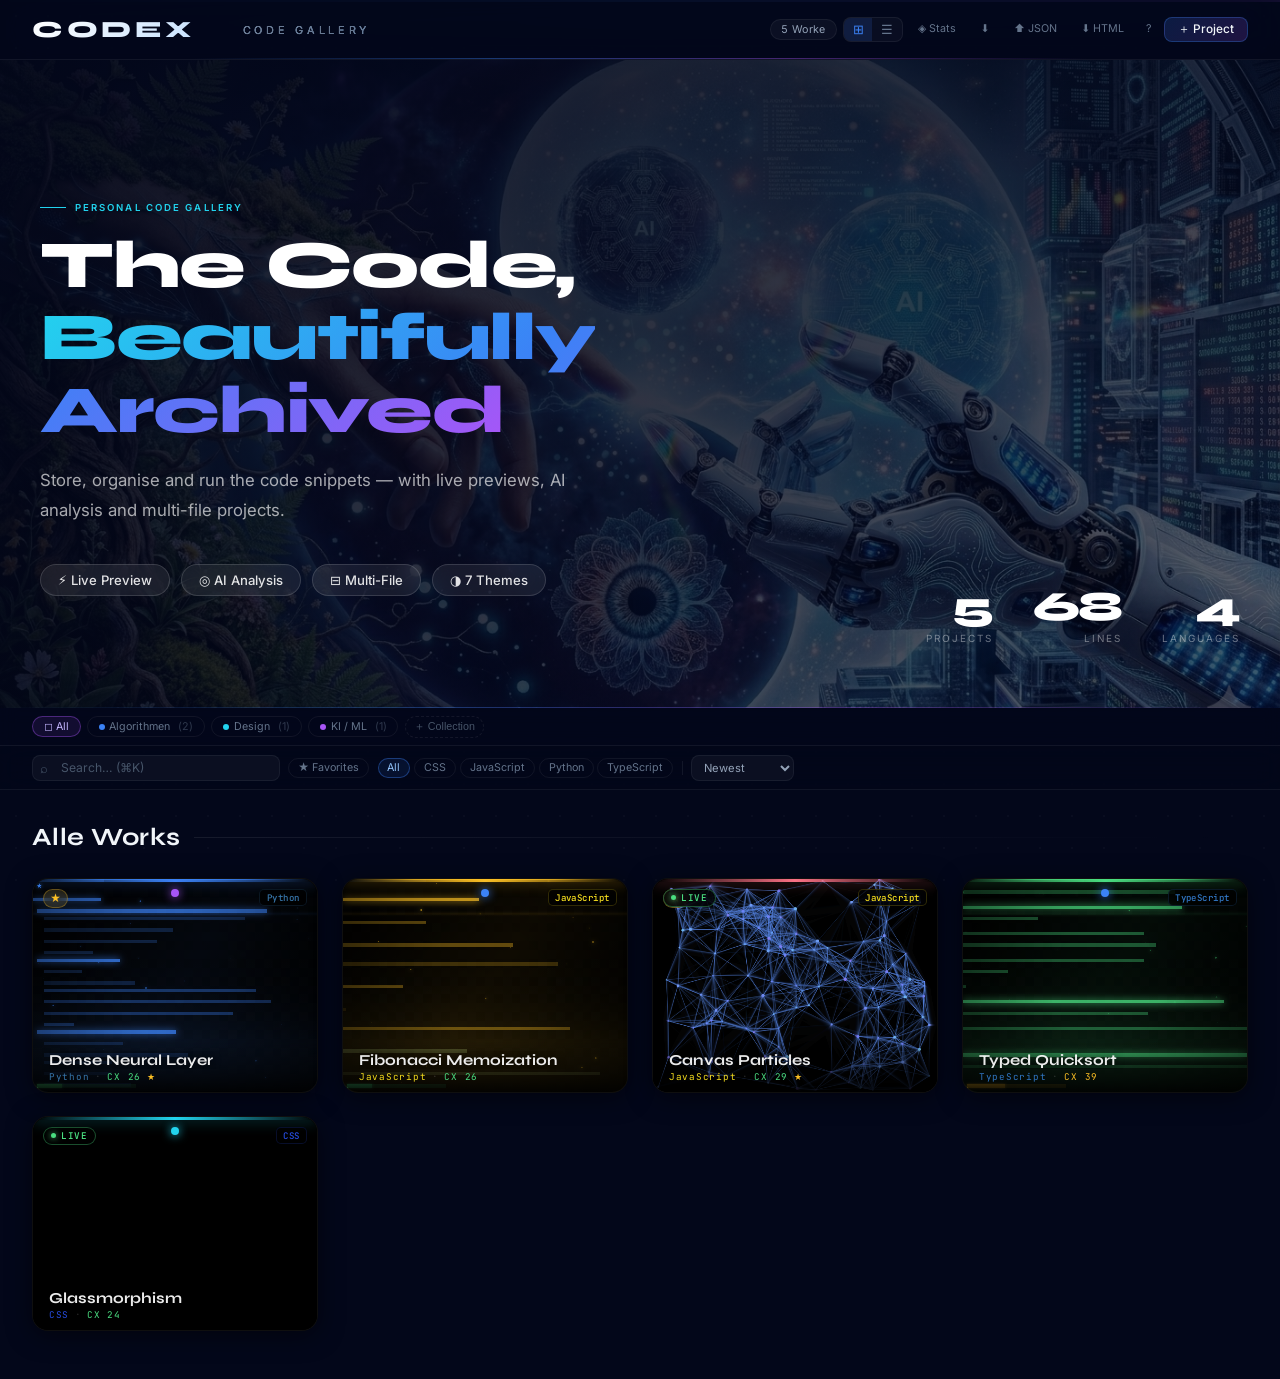
==== commit fc2bd4a3: "Update index.html" ====
--- a/index.html
+++ b/index.html
@@ -77,21 +77,21 @@
 .sortsel{background:rgba(255,255,255,.04);border:1px solid var(--bdr);border-radius:8px;padding:.25rem .5rem;font-family:var(--fi);font-size:.7rem;color:var(--txt2);outline:none;cursor:pointer}
 .sortsel option{background:#0d1526}
 /* ── HERO ─────────────────────────────────────────────────── */
-.hero{position:relative;z-index:50;min-height:520px;display:flex;align-items:flex-end;overflow:hidden;background:var(--bg1)}
+.hero{position:relative;z-index:50;min-height:72vh;display:flex;align-items:flex-end;overflow:hidden;background:var(--bg1)}
 .hero-bg{position:absolute;inset:0;background-image:url('assets/hero-bg.jpg');background-size:cover;background-position:center top;opacity:.55;z-index:0}
 .hero-overlay{position:absolute;inset:0;z-index:1;background:linear-gradient(135deg,rgba(3,7,26,.92) 0%,rgba(3,7,26,.65) 55%,rgba(3,7,26,.3) 100%)}
-.hero-content{position:relative;z-index:2;padding:3.5rem 2rem 2.8rem;max-width:680px}
+.hero-content{position:relative;z-index:2;padding:5.5rem 2.5rem 4rem;max-width:860px}
 .hero-label{font-size:.6rem;text-transform:uppercase;letter-spacing:.22em;color:var(--cyan);font-weight:600;margin-bottom:1rem;display:flex;align-items:center;gap:.55rem}
 .hero-label::before{content:'';display:inline-block;width:26px;height:1.5px;background:var(--cyan)}
-.hero-title{font-family:var(--fd);font-size:clamp(2.4rem,5vw,3.6rem);font-weight:800;line-height:1.08;letter-spacing:-.01em;color:#fff;margin-bottom:1rem}
+.hero-title{font-family:var(--fd);font-size:clamp(2.8rem,5.5vw,4.2rem);font-weight:800;line-height:1.08;letter-spacing:-.02em;color:#fff;margin-bottom:1.2rem}
 .hero-title span{background:linear-gradient(135deg,var(--cyan),var(--blue),var(--purple));-webkit-background-clip:text;-webkit-text-fill-color:transparent;background-clip:text}
-.hero-desc{font-size:.88rem;color:rgba(255,255,255,.65);line-height:1.7;max-width:480px;margin-bottom:1.6rem}
-.hero-pills{display:flex;flex-wrap:wrap;gap:.5rem;margin-bottom:2rem}
-.hero-pill{display:inline-flex;align-items:center;gap:.35rem;padding:.3rem .75rem;border-radius:99px;border:1px solid rgba(255,255,255,.12);background:rgba(255,255,255,.06);backdrop-filter:blur(8px);font-size:.7rem;color:rgba(255,255,255,.8);font-weight:500}
-.hero-stats{position:absolute;right:2rem;bottom:2.8rem;z-index:2;display:flex;gap:2.2rem;align-items:flex-end}
+.hero-desc{font-size:1.05rem;color:rgba(255,255,255,.65);line-height:1.78;max-width:580px;margin-bottom:2.4rem}
+.hero-pills{display:flex;flex-wrap:wrap;gap:.7rem;margin-bottom:3rem}
+.hero-pill{display:inline-flex;align-items:center;gap:.38rem;padding:.44rem 1.05rem;border-radius:99px;border:1px solid rgba(255,255,255,.14);background:rgba(255,255,255,.07);backdrop-filter:blur(10px);font-size:.82rem;color:rgba(255,255,255,.88);font-weight:500}
+.hero-stats{position:absolute;right:2.5rem;bottom:4rem;z-index:2;display:flex;gap:2.5rem;align-items:flex-end}
 .hstat{text-align:right}
-.hstat-num{font-family:var(--fd);font-size:2.2rem;font-weight:800;color:#fff;line-height:1;letter-spacing:-.02em}
-.hstat-lbl{font-size:.58rem;text-transform:uppercase;letter-spacing:.18em;color:rgba(255,255,255,.4);margin-top:.22rem}
+.hstat-num{font-family:var(--fd);font-size:2.6rem;font-weight:800;color:#fff;line-height:1;letter-spacing:-.03em}
+.hstat-lbl{font-size:.62rem;text-transform:uppercase;letter-spacing:.2em;color:rgba(255,255,255,.42);margin-top:.3rem}
 .hero-divider{position:absolute;bottom:0;left:0;right:0;height:1px;background:linear-gradient(90deg,transparent,rgba(59,130,246,.35),rgba(168,85,247,.35),transparent);z-index:3}
 .recent-bar{padding:.55rem 2rem;display:none;gap:.5rem;align-items:center;border-bottom:1px solid var(--bdr);background:rgba(3,7,26,.45);position:relative;z-index:60}
 .recent-bar.show{display:flex}
@@ -2108,20 +2108,20 @@
     '.ro-toast{position:fixed;bottom:1.2rem;right:1.2rem;z-index:999;padding:.42rem .88rem;border-radius:8px;font-size:.7rem;border:1px solid rgba(74,222,128,.2);color:var(--green);background:rgba(0,14,9,.95);backdrop-filter:blur(16px);opacity:0;transform:translateX(10px);transition:all .25s;pointer-events:none}',
     '.ro-toast.show{opacity:1;transform:none}',
     '.s-kw{color:#c792ea}.s-str{color:#c3e88d}.s-cmt{color:#4a5568;font-style:italic}.s-num{color:#f78c6c}.s-fn{color:#82aaff}.s-cls{color:#ffcb6b}',
-    '.ro-hero{position:relative;min-height:480px;display:flex;align-items:flex-end;overflow:hidden;background:var(--bg1)}',
+    '.ro-hero{position:relative;min-height:72vh;display:flex;align-items:flex-end;overflow:hidden;background:var(--bg1)}',
     '.ro-hero-bg{position:absolute;inset:0;background-image:url(\'assets/hero-bg.jpg\');background-size:cover;background-position:center top;opacity:.55;z-index:0}',
     '.ro-hero-ov{position:absolute;inset:0;z-index:1;background:linear-gradient(135deg,rgba(3,7,26,.92) 0%,rgba(3,7,26,.65) 55%,rgba(3,7,26,.3) 100%)}',
-    '.ro-hero-content{position:relative;z-index:2;padding:3.2rem 2rem 2.6rem;max-width:640px}',
+    '.ro-hero-content{position:relative;z-index:2;padding:5.5rem 2.5rem 4rem;max-width:860px}',
     '.ro-hero-lbl{font-size:.58rem;text-transform:uppercase;letter-spacing:.22em;color:#22d3ee;font-weight:600;margin-bottom:.9rem;display:flex;align-items:center;gap:.5rem}',
     '.ro-hero-lbl::before{content:\'\';display:inline-block;width:24px;height:1.5px;background:#22d3ee}',
-    '.ro-hero-title{font-family:var(--fd);font-size:clamp(2.2rem,4.5vw,3.4rem);font-weight:800;line-height:1.08;color:#fff;margin-bottom:.9rem}',
+    '.ro-hero-title{font-family:var(--fd);font-size:clamp(2.8rem,5.5vw,4.2rem);font-weight:800;line-height:1.08;color:#fff;margin-bottom:.9rem}',
     '.ro-hero-title span{background:linear-gradient(135deg,#22d3ee,#3b82f6,#a855f7);-webkit-background-clip:text;-webkit-text-fill-color:transparent;background-clip:text}',
-    '.ro-hero-desc{font-size:.86rem;color:rgba(255,255,255,.62);line-height:1.7;max-width:460px;margin-bottom:1.4rem}',
-    '.ro-hero-pills{display:flex;flex-wrap:wrap;gap:.45rem}',
-    '.ro-hero-pill{display:inline-flex;align-items:center;gap:.3rem;padding:.28rem .7rem;border-radius:99px;border:1px solid rgba(255,255,255,.12);background:rgba(255,255,255,.06);backdrop-filter:blur(8px);font-size:.68rem;color:rgba(255,255,255,.8);font-weight:500}',
-    '.ro-hero-stats{position:absolute;right:2rem;bottom:2.6rem;z-index:2;display:flex;gap:2rem;align-items:flex-end}',
-    '.ro-hstat-num{font-family:var(--fd);font-size:2rem;font-weight:800;color:#fff;line-height:1;letter-spacing:-.02em}',
-    '.ro-hstat-lbl{font-size:.55rem;text-transform:uppercase;letter-spacing:.18em;color:rgba(255,255,255,.38);margin-top:.18rem}',
+    '.ro-hero-desc{font-size:1.05rem;color:rgba(255,255,255,.65);line-height:1.78;max-width:580px;margin-bottom:2.4rem}',
+    '.ro-hero-pills{display:flex;flex-wrap:wrap;gap:.7rem}',
+    '.ro-hero-pill{display:inline-flex;align-items:center;gap:.38rem;padding:.44rem 1.05rem;border-radius:99px;border:1px solid rgba(255,255,255,.14);background:rgba(255,255,255,.07);backdrop-filter:blur(10px);font-size:.82rem;color:rgba(255,255,255,.88);font-weight:500}',
+    '.ro-hero-stats{position:absolute;right:2.5rem;bottom:4rem;z-index:2;display:flex;gap:2.5rem;align-items:flex-end}',
+    '.ro-hstat-num{font-family:var(--fd);font-size:2.6rem;font-weight:800;color:#fff;line-height:1;letter-spacing:-.03em}',
+    '.ro-hstat-lbl{font-size:.62rem;text-transform:uppercase;letter-spacing:.2em;color:rgba(255,255,255,.4);margin-top:.3rem}',
     '.ro-hero-div{position:absolute;bottom:0;left:0;right:0;height:1px;background:linear-gradient(90deg,transparent,rgba(59,130,246,.35),rgba(168,85,247,.35),transparent);z-index:3}',
     '@media(max-width:680px){.ro-nav,.ro-main{padding-left:1rem;padding-right:1rem}.ro-grid{grid-template-columns:1fr}.ro-sb{display:none}.ro-hero-stats{display:none}}',
     '</style>',
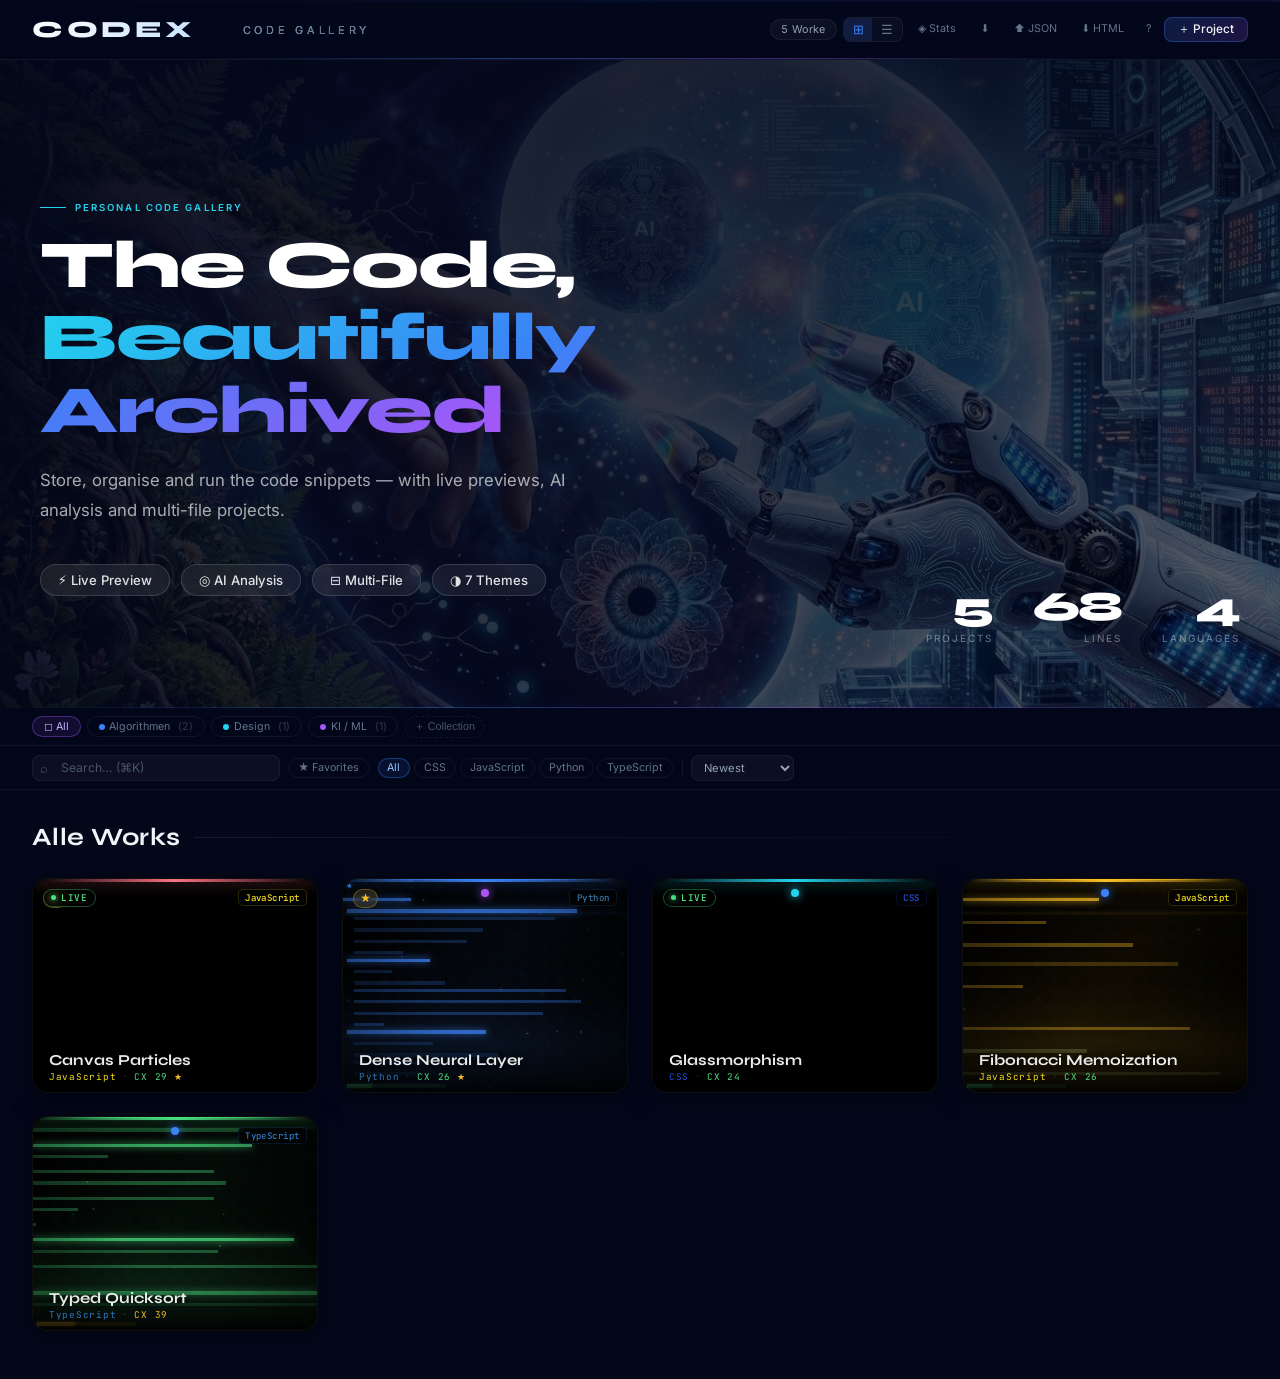
==== commit 62805821: "Refactor navigation HTML structure Removed unnecessary div for project count display in navigation." ====
--- a/index.html
+++ b/index.html
@@ -2132,9 +2132,6 @@
   const htmlNav = [
     '<nav class="ro-nav">',
     '  <div style="display:flex;align-items:center;gap:.6rem"><span class="ro-logo">CODEX</span><span class="ro-badge">View Only</span></div>',
-    '  <div style="display:flex;align-items:center;gap:.5rem">',
-    '    <span style="font-size:.61rem;color:var(--mut)">'+sorted.length+' project'+(sorted.length!==1?'s':'')+' \xb7 '+new Date().toLocaleDateString('en',{day:'numeric',month:'short',year:'numeric'})+'</span>',
-    '  </div>',
     '</nav>'
   ].join('\n');
 
